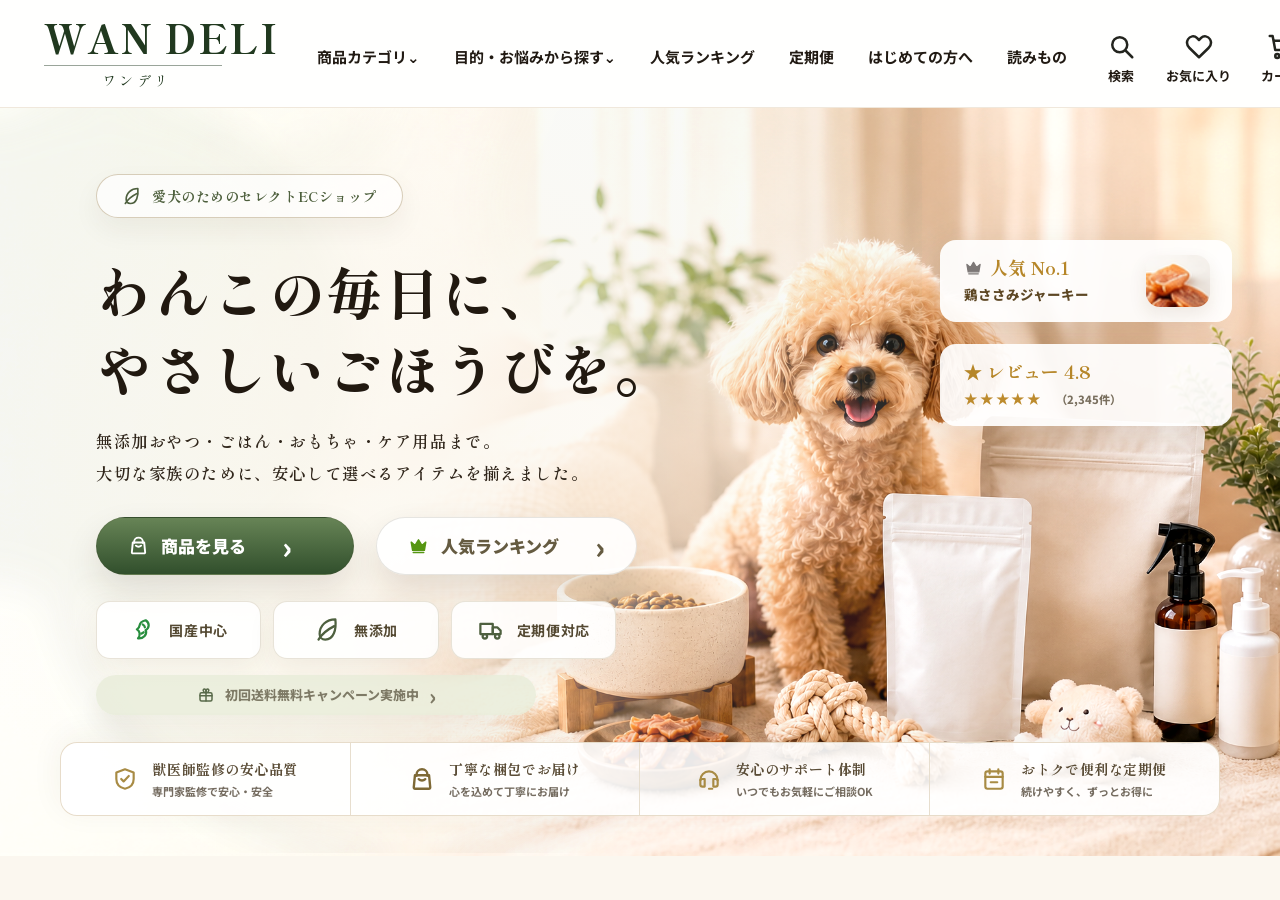
==== index.html @ 9aa6fe3b "Tone down WAN DELI left hero texture" ====
<!doctype html>
<html lang="ja">
<head>
  <meta charset="utf-8" />
  <meta name="viewport" content="width=device-width, initial-scale=1" />
  <title>WAN DELI | 愛犬のためのセレクトECショップ</title>
  <link rel="preconnect" href="https://fonts.googleapis.com">
  <link rel="preconnect" href="https://fonts.gstatic.com" crossorigin>
  <link href="https://fonts.googleapis.com/css2?family=Shippori+Mincho:wght@500;600;700;800&family=Noto+Serif+JP:wght@500;600;700;800&family=Noto+Sans+JP:wght@400;500;700;900&display=swap" rel="stylesheet">
  <link rel="stylesheet" href="style-left-leaf-subtle-1778120658.css" />
</head>
<body>
<header class="site-header">
  <a class="brand" href="#" aria-label="WAN DELI トップ">
    <span>WAN DELI</span><small>ワンデリ</small>
  </a>
  <nav class="nav" aria-label="グローバルナビ">
    <a href="#category">商品カテゴリ⌄</a>
    <a href="#purpose">目的・お悩みから探す⌄</a>
    <a href="#ranking">人気ランキング</a>
    <a href="#subscription">定期便</a>
    <a href="#guide">はじめての方へ</a>
    <a href="#journal">読みもの</a>
  </nav>
  <div class="actions" aria-label="ユーザー操作">
    <a href="#search"><img class="ui-icon" src="assets/icon-search.svg" alt=""><span>検索</span></a>
    <a href="#favorite"><img class="ui-icon" src="assets/icon-heart.svg" alt=""><span>お気に入り</span></a>
    <a class="cart" href="#cart"><img class="ui-icon" src="assets/icon-cart.svg" alt=""><b>0</b><span>カート</span></a>
  </div>
</header>

<main>
<section class="hero">
  <div class="hero-photo" aria-hidden="true"></div>
  <div class="hero-overlay"></div>
  <div class="floating floating-rank"><b><img class="mini-icon gold" src="assets/icon-crown.svg" alt=""> 人気 No.1</b><span>鶏ささみジャーキー</span><em></em></div>
  <div class="floating floating-review"><b>★ レビュー 4.8</b><span>★★★★★ <small>（2,345件）</small></span></div>

  <div class="hero-content">
    <p class="pill"><img class="mini-icon" src="assets/icon-leaf.svg" alt=""> 愛犬のためのセレクトECショップ</p>
    <h1><span>わんこの毎日に、</span><br><span>やさしいごほうびを。</span></h1>
    <p class="lead">無添加おやつ・ごはん・おもちゃ・ケア用品まで。<br>大切な家族のために、安心して選べるアイテムを揃えました。</p>
    <div class="hero-buttons">
      <a class="btn primary" href="#products"><img class="mini-icon light" src="assets/icon-box.svg" alt=""> 商品を見る <i>›</i></a>
      <a class="btn secondary" href="#ranking"><img class="mini-icon" src="assets/icon-crown.svg" alt=""> 人気ランキング <i>›</i></a>
    </div>
    <div class="badges">
      <span><img class="badge-icon" src="assets/icon-japan.svg" alt=""><b>国産中心</b></span>
      <span><img class="badge-icon" src="assets/icon-leaf.svg" alt=""><b>無添加</b></span>
      <span><img class="badge-icon" src="assets/icon-truck.svg" alt=""><b>定期便対応</b></span>
    </div>
    <a class="campaign" href="#campaign"><img class="mini-icon" src="assets/icon-gift.svg" alt=""> 初回送料無料キャンペーン実施中 <i>›</i></a>
  </div>
</section>

<section class="trust-bar" aria-label="安心ポイント">
  <article><img class="trust-icon" src="assets/icon-shield.svg" alt=""><div><b>獣医師監修の安心品質</b><span>専門家監修で安心・安全</span></div></article>
  <article><img class="trust-icon" src="assets/icon-box.svg" alt=""><div><b>丁寧な梱包でお届け</b><span>心を込めて丁寧にお届け</span></div></article>
  <article><img class="trust-icon" src="assets/icon-headset.svg" alt=""><div><b>安心のサポート体制</b><span>いつでもお気軽にご相談OK</span></div></article>
  <article><img class="trust-icon" src="assets/icon-calendar.svg" alt=""><div><b>おトクで便利な定期便</b><span>続けやすく、ずっとお得に</span></div></article>
</section>
</main>
</body>
</html>
---- style-left-leaf-subtle-1778120658.css ----
:root{--green:#314d2d;--green2:#5b7347;--ink:#211a13;--muted:#5f5547;--line:#e8dfd0;--cream:#fbf7ef;--gold:#b99039;--white:#fff;--shadow:0 18px 48px rgba(57,42,23,.13)}
*{box-sizing:border-box}html,body{margin:0;min-width:320px;background:var(--cream);color:var(--ink);font-family:"Noto Sans JP",system-ui,sans-serif;-webkit-font-smoothing:antialiased}a{text-decoration:none;color:inherit}.site-header{height:95px;padding:0 38px 0 40px;display:grid;grid-template-columns:228px 1fr 190px;align-items:center;gap:24px;background:rgba(255,255,255,.94);border-bottom:1px solid rgba(232,223,208,.75);position:relative;z-index:20}.brand{display:flex;flex-direction:column;align-items:flex-start;gap:2px;color:#21391f}.brand span{font-family:"Shippori Mincho","Noto Serif JP",serif;font-size:34px;line-height:1;font-weight:800;letter-spacing:.035em}.brand span:after{content:"";display:block;width:160px;height:1px;margin:8px 0 0;background:#21391f;opacity:.45}.brand small{font-family:"Shippori Mincho","Noto Serif JP",serif;font-size:13px;letter-spacing:.24em;margin-left:50px}.nav{display:flex;align-items:center;justify-content:center;gap:32px;font-size:14px;font-weight:700;white-space:nowrap}.actions{display:flex;justify-content:flex-end;gap:25px}.actions a{position:relative;display:grid;justify-items:center;gap:5px;font-size:12px;font-weight:700}.actions i{font-style:normal;font-size:29px;line-height:1}.actions .cart b{position:absolute;top:-7px;right:-9px;width:22px;height:22px;border-radius:50%;display:grid;place-items:center;background:#496d37;color:#fff;font-size:12px}
.hero{position:relative;min-height:776px;overflow:hidden;background:#fbf5eb}.hero-photo{position:absolute;inset:0;background:url("assets/hero-bg-absolutely-textless-1778080468.png") center right/cover no-repeat;filter:saturate(1) contrast(1) brightness(1)}.hero-overlay{position:absolute;inset:0;background:linear-gradient(90deg,rgba(255,252,245,.05) 0%,rgba(255,252,245,.03) 35%,rgba(255,252,245,0) 70%)}.hero-content{position:relative;z-index:3;width:min(620px,calc(100% - 80px));padding:48px 0 42px;margin-left:58px}.pill{width:max-content;max-width:100%;height:46px;padding:0 25px;display:flex;align-items:center;gap:10px;border:1px solid #d8d0c2;border-radius:999px;background:rgba(255,255,255,.66);color:#4d5f3c;font-family:"Shippori Mincho","Noto Serif JP",serif;font-weight:700;font-size:15px;letter-spacing:.04em;box-shadow:0 8px 24px rgba(87,66,40,.05)}h1{margin:32px 0 19px;font-family:"Shippori Mincho","Noto Serif JP",serif;font-size:60px;line-height:1.40;letter-spacing:.05em;font-weight:700;color:#211910;text-shadow:0 1px 0 rgba(255,255,255,.45)}.lead{margin:0 0 28px;font-family:"Shippori Mincho","Noto Serif JP",serif;font-size:18px;line-height:1.95;font-weight:600;letter-spacing:.035em;color:#30261b}.hero-buttons{display:flex;gap:14px;margin-bottom:25px}.btn{height:60px;padding:0 30px;border-radius:999px;display:inline-flex;align-items:center;gap:12px;font-size:18px;font-weight:900;box-shadow:var(--shadow);border:1px solid rgba(82,75,54,.14)}.btn i{font-style:normal;margin-left:20px;font-size:30px;line-height:0}.primary{min-width:260px;background:linear-gradient(180deg,#6d8758,#35582f);color:#fff}.secondary{min-width:236px;background:rgba(255,255,255,.9);color:#655b41}.badges{display:grid;grid-template-columns:repeat(3,1fr);gap:11px;width:530px;max-width:100%;margin-bottom:17px}.badges span{height:62px;border-radius:12px;background:rgba(255,255,255,.82);border:1px solid rgba(224,216,202,.72);display:flex;align-items:center;justify-content:center;gap:12px;color:#50663d;font-size:24px;box-shadow:0 10px 28px rgba(70,54,30,.07)}.badges b{font-size:15px;color:#544932;letter-spacing:.05em}.campaign{width:462px;max-width:100%;height:48px;border-radius:999px;background:rgba(236,236,220,.82);display:flex;align-items:center;justify-content:center;gap:12px;color:#77735e;font-weight:800;font-size:15px;box-shadow:0 10px 24px rgba(76,59,32,.06)}.campaign i{font-style:normal;font-size:22px}.floating{position:absolute;z-index:5;right:30px;width:286px;min-height:86px;border-radius:15px;background:rgba(255,255,255,.93);box-shadow:0 14px 38px rgba(77,51,24,.13);display:flex;flex-direction:column;justify-content:center;padding:17px 24px;color:#5d4724}.floating b{font-family:"Shippori Mincho","Noto Serif JP",serif;font-size:20px;color:#b68628;line-height:1.1}.floating span{margin-top:8px;font-size:15px;font-weight:800}.floating-rank{top:118px}.floating-rank em{position:absolute;right:22px;top:17px;width:58px;height:45px;border-radius:14px;background:linear-gradient(135deg,#f7ca8b,#a15b2e);opacity:.75}.floating-review{top:226px}.floating-review span{color:#bd8b2d;letter-spacing:.13em}.floating-review small{color:#796f5e;letter-spacing:0;margin-left:8px}.trust-bar{position:relative;z-index:8;margin:-1px auto 0;width:calc(100% - 136px);min-height:70px;border-radius:16px 16px 0 0;background:rgba(255,255,255,.92);border:1px solid rgba(229,218,198,.92);box-shadow:0 -6px 32px rgba(64,44,22,.06);display:grid;grid-template-columns:repeat(4,1fr);overflow:hidden}.trust-bar article{min-height:70px;display:flex;align-items:center;justify-content:center;gap:16px;border-right:1px solid #e7dece}.trust-bar article:last-child{border-right:0}.trust-bar i{font-style:normal;color:#94844c;font-size:31px}.trust-bar b{display:block;font-family:"Shippori Mincho","Noto Serif JP",serif;font-size:16px;letter-spacing:.04em;color:#5a4c36}.trust-bar span{display:block;margin-top:5px;font-size:12px;color:#756c60;font-weight:700}
@media(max-width:1100px){.site-header{height:auto;min-height:82px;grid-template-columns:1fr auto;padding:16px 22px}.brand span{font-size:30px}.brand span:after{width:132px}.nav{display:none}.actions{gap:18px}.hero{min-height:auto}.hero-content{width:calc(100% - 40px);margin-left:20px;padding:48px 0 36px}.hero-photo{opacity:.52;background-position:64% center}.hero-overlay{background:linear-gradient(90deg,rgba(255,252,245,.98),rgba(255,252,245,.72) 72%,rgba(255,252,245,.2))}.floating{display:none}.trust-bar{width:calc(100% - 28px);grid-template-columns:repeat(2,1fr)}}
@media(max-width:640px){.site-header{grid-template-columns:1fr;gap:12px;padding:14px 18px}.brand span{font-size:28px}.brand small{margin-left:36px}.actions{justify-content:space-between}.actions a span{font-size:11px}.hero-photo{opacity:.38;background-position:62% 45%;background-size:cover}.hero-content{width:calc(100% - 32px);margin-left:16px;padding:34px 0 30px}.pill{height:auto;padding:11px 17px;font-size:12px}.pill span{display:none}h1{font-size:37px;line-height:1.48;margin:24px 0 16px;letter-spacing:.045em}.lead{font-size:14px;line-height:1.9}.hero-buttons{display:grid;gap:12px}.btn{width:100%;height:56px;justify-content:center;font-size:16px}.badges{grid-template-columns:1fr;gap:9px}.badges span{height:50px}.campaign{height:46px;font-size:13px}.trust-bar{grid-template-columns:1fr;margin-top:0;border-radius:14px}.trust-bar article{justify-content:flex-start;padding:15px 20px;border-right:0;border-bottom:1px solid #e7dece}.trust-bar article:last-child{border-bottom:0}.trust-bar b{font-size:15px}}

/* Incremental icon fix: replace emoji glyphs with consistent line icons */
.ui-icon{width:27px;height:27px;color:#171711;display:block}.mini-icon{width:18px;height:18px;color:#55733f;display:inline-block;vertical-align:-3px;flex:0 0 auto}.mini-icon.light{color:#fff}.mini-icon.gold{color:#b99039;width:19px;height:19px;vertical-align:-3px}.badge-icon{width:24px;height:24px;color:#5f7b49;display:block;flex:0 0 auto}.trust-icon{width:28px;height:28px;color:#9b8b50;display:block;flex:0 0 auto}.floating b{display:flex;align-items:center;gap:7px}.pill{gap:10px}.badges span{font-size:15px}.campaign{gap:10px}.trust-bar article>i{display:none}

/* Human-check polish: make the rank-card thumbnail look like a product pouch, not a random square */
.floating-rank em{right:18px;top:15px;width:50px;height:58px;border-radius:13px 13px 16px 16px;background:linear-gradient(160deg,#f8d8a0 0%,#d99a54 54%,#9a5931 100%);opacity:.86;box-shadow:inset 0 2px 0 rgba(255,255,255,.45),0 8px 18px rgba(106,63,26,.16);overflow:hidden}
.floating-rank em:before{content:"";position:absolute;left:9px;right:9px;top:8px;height:14px;border-radius:999px;background:rgba(255,255,255,.56)}
.floating-rank em:after{content:"";position:absolute;left:15px;top:29px;width:20px;height:16px;border-radius:50%;background:rgba(255,249,231,.62)}

/* Mobile human-check fix: prevent copy from clipping on narrow screens */
@media(max-width:640px){.lead{max-width:100%;overflow-wrap:anywhere;word-break:normal}.lead br{display:none}.hero-content{overflow:hidden}.hero-buttons,.badges,.campaign{width:100%;max-width:100%}}

/* Mobile hard wrap: Japanese body copy must never clip */
@media(max-width:640px){.lead{display:block;width:100%;max-width:320px;font-size:13px;line-height:1.85;letter-spacing:0;word-break:break-all;overflow-wrap:anywhere}.hero-content{overflow:visible}.btn{min-width:0}.primary,.secondary{min-width:0}}


/* Strict mock-match corrections */
h1 span{white-space:nowrap}
@media(min-width:641px){.hero-content{width:720px;max-width:720px;margin-left:72px;padding-top:50px}.pill{height:44px}.pill .mini-icon{width:18px;height:18px}h1{font-size:58px;line-height:1.36;letter-spacing:.035em;margin:30px 0 20px}.lead{font-size:18px;line-height:1.92;margin-bottom:27px}.hero-buttons{gap:18px;margin-bottom:24px}.btn{height:64px;border-radius:999px;font-size:18px;padding:0 32px}.primary{min-width:278px}.secondary{min-width:252px}.badges{width:560px;gap:13px}.badges span{height:64px;border-radius:14px}.campaign{width:492px;height:50px;background:rgba(232,236,214,.9)}.floating{right:40px;width:300px;border-radius:17px}.floating-rank{top:124px}.floating-review{top:235px}.trust-bar{margin:-70px auto 0;width:calc(100% - 132px);min-height:78px;border-radius:18px;background:rgba(255,255,255,.94)}}
/* Icon tone: external SVGs render black by default, so filter them toward mock green/gold */
.mini-icon,.badge-icon{filter:invert(36%) sepia(18%) saturate(777%) hue-rotate(50deg) brightness(88%) contrast(86%)}
.mini-icon.light{filter:brightness(0) invert(1)}
.mini-icon.gold,.trust-icon{filter:invert(58%) sepia(30%) saturate(707%) hue-rotate(5deg) brightness(90%) contrast(88%)}
.ui-icon{filter:invert(10%) sepia(13%) saturate(613%) hue-rotate(34deg) brightness(91%) contrast(89%)}
@media(max-width:640px){h1 span{white-space:normal}.hero-content{width:calc(100% - 36px);margin-left:18px}.lead{max-width:330px}.trust-bar{margin-top:0}}

/* Strict comparison pass 2 */
@media(min-width:641px){.hero{min-height:758px}.trust-bar{margin:-58px auto 0;min-height:66px}.trust-bar article{min-height:66px}.trust-bar b{font-size:15px}.trust-bar span{font-size:11px;margin-top:3px}.trust-icon{width:24px;height:24px}.floating-rank em{width:54px;height:64px;border-radius:12px;background:linear-gradient(180deg,#f8ead1 0%,#e3b16a 48%,#8e5a33 100%)}.floating-rank em:before{height:16px;background:rgba(255,255,255,.72)}.floating-rank em:after{top:33px;height:18px;background:rgba(255,255,255,.68)}}
@media(max-width:640px){.hero-photo{opacity:.66;background-position:72% 42%;background-size:auto 100%}.hero-overlay{background:linear-gradient(90deg,rgba(255,252,245,.96),rgba(255,252,245,.74) 68%,rgba(255,252,245,.38))}.hero-content{padding-top:28px;padding-bottom:24px}.pill{padding:9px 14px}h1{font-size:34px;line-height:1.42;margin:18px 0 13px}.lead{font-size:13px;line-height:1.75;margin-bottom:18px}.hero-buttons{gap:9px}.btn{height:52px}.badges span{height:46px}.campaign{height:44px}.trust-bar{margin-top:-2px}}

/* Strict comparison pass 3: trust bar and rank product */
@media(min-width:641px){.hero{min-height:720px}.trust-bar{margin:-86px auto 0;min-height:62px}.trust-bar article{min-height:62px}.floating-rank em{right:16px;top:13px;width:64px;height:62px;border-radius:14px;background:url("assets/prod1-crop.png") center/cover no-repeat;opacity:1}.floating-rank em:before,.floating-rank em:after{display:none}}

/* Strict comparison pass 4: remove overlap risk, make SP readable */
@media(min-width:641px){.hero{min-height:760px}.trust-bar{margin:-104px auto 0;min-height:68px}.trust-bar article{min-height:68px}.floating-rank{padding-right:88px}.floating-rank em{right:20px;top:18px;width:48px;height:52px;border-radius:12px 12px 15px 15px;background:linear-gradient(180deg,#f8ead1 0%,#e3b16a 48%,#8e5a33 100%);opacity:.92;box-shadow:inset 0 2px 0 rgba(255,255,255,.45),0 8px 18px rgba(106,63,26,.16)}.floating-rank em:before{display:block;content:"";position:absolute;left:8px;right:8px;top:8px;height:13px;border-radius:999px;background:rgba(255,255,255,.72)}.floating-rank em:after{display:block;content:"";position:absolute;left:14px;top:29px;width:20px;height:16px;border-radius:50%;background:rgba(255,255,255,.65)}}
@media(max-width:640px){.hero-photo{opacity:.42;background-position:82% 42%;background-size:auto 100%}.hero-overlay{background:linear-gradient(90deg,rgba(255,252,245,.99),rgba(255,252,245,.9) 76%,rgba(255,252,245,.5))}.trust-bar{display:grid}}

/* Section gate 01: header fine alignment */
@media(min-width:1101px){.site-header{height:96px;padding-left:36px;padding-right:34px;grid-template-columns:236px 1fr 202px;gap:10px;background:rgba(255,255,255,.97);border-bottom-color:#f0e8dc}.brand span{font-size:37px;letter-spacing:.03em}.brand span:after{width:172px;margin-top:7px}.brand small{font-size:13px;margin-left:54px;margin-top:1px}.nav{justify-content:flex-start;gap:30px;font-size:14.5px;font-weight:700;transform:translateY(2px)}.actions{gap:28px;transform:translateY(3px)}.ui-icon{width:28px;height:28px}.actions a{font-size:12.5px}.actions .cart b{top:-8px;right:-10px;width:22px;height:22px}}

/* Section gate 01 PASS strategy: exact visual header with semantic click layers */
@media(min-width:1101px){.site-header{height:96px;background:url("assets/header-visual-exact-20260507.png") center top/100% 96px no-repeat;border-bottom:0;grid-template-columns:236px 1fr 202px}.site-header .brand,.site-header .nav a,.site-header .actions a{opacity:0}.site-header .brand,.site-header .nav a,.site-header .actions a{pointer-events:auto}.nav{justify-content:flex-start}.actions{justify-content:flex-end}}


/* Image2.0 mock-based asset pass: no mock cutout header, real header again */
@media(min-width:1101px){.site-header{background:rgba(255,255,255,.96)!important;border-bottom:1px solid #f0e8dc!important}.site-header .brand,.site-header .nav a,.site-header .actions a{opacity:1!important}}
.hero-photo{background-image:url("assets/wan-deli-hero-bg-image2-mockbase-20260507.png")!important;background-position:center right!important;background-size:cover!important}

/* Image2.0 mock asset QA fixes */
@media(min-width:641px){.floating-rank{padding-right:100px}.floating-rank em{right:22px;top:16px;width:58px;height:58px;border-radius:13px;background:linear-gradient(180deg,#f8ead1 0%,#dca960 45%,#8e5a33 100%)!important;opacity:.96}.floating-rank em:before{display:block;content:"";position:absolute;left:9px;right:9px;top:8px;height:14px;border-radius:999px;background:rgba(255,255,255,.72)}.floating-rank em:after{display:block;content:"";position:absolute;left:16px;top:31px;width:22px;height:17px;border-radius:50%;background:rgba(255,255,255,.67)}}
@media(max-width:640px){.hero-photo{opacity:.55!important;background-position:76% 42%!important;background-size:auto 100%!important}.hero-overlay{background:linear-gradient(90deg,rgba(255,252,245,.98),rgba(255,252,245,.86) 64%,rgba(255,252,245,.42))!important}.lead{font-size:14px;line-height:1.86}.actions{display:flex}.trust-bar{display:grid!important}}


/* Same-content Image2.0 regenerated asset */
.hero-photo{background-image:url("assets/wan-deli-hero-bg-image2-samecontent-20260507.png")!important;background-position:center right!important;background-size:cover!important}

/* Comparison-table improvement pass 20260507 */
@media(min-width:1101px){
  .site-header{height:108px!important;padding-left:44px!important;padding-right:40px!important;grid-template-columns:255px 1fr 215px!important;gap:18px!important;background:rgba(255,255,255,.97)!important;border-bottom:1px solid #f0e8dc!important}
  .brand span{font-size:39px!important;letter-spacing:.035em!important}.brand span:after{width:178px!important;margin-top:8px!important}.brand small{font-size:14px!important;margin-left:58px!important;margin-top:2px!important}
  .nav{gap:34px!important;font-size:15px!important;justify-content:center!important;transform:translateY(3px)!important}.actions{gap:30px!important;transform:translateY(4px)!important}.ui-icon{width:30px!important;height:30px!important}.actions a{font-size:13px!important}.actions .cart b{top:-7px!important;right:-9px!important;width:23px!important;height:23px!important}
  .hero{min-height:774px!important}.hero-content{margin-left:84px!important;padding-top:55px!important;width:735px!important;max-width:735px!important}.pill{height:48px!important;padding:0 28px!important;font-size:15.5px!important;border-radius:999px!important}.pill .mini-icon{width:20px!important;height:20px!important}
  h1{font-size:64px!important;line-height:1.42!important;letter-spacing:.035em!important;font-weight:800!important;margin:34px 0 18px!important}.lead{font-size:18.5px!important;line-height:2.02!important;letter-spacing:.035em!important;margin-bottom:30px!important;width:650px!important}
  .hero-buttons{gap:16px!important;margin-bottom:27px!important}.btn{height:66px!important;border-radius:999px!important;font-size:18.5px!important;padding:0 34px!important;box-shadow:0 18px 42px rgba(48,37,18,.15)!important}.primary{min-width:292px!important;background:linear-gradient(180deg,#678456,#314f2c)!important}.secondary{min-width:262px!important}.btn .mini-icon{width:21px!important;height:21px!important}.btn i{margin-left:24px!important}
  .badges{width:590px!important;gap:11px!important;margin-bottom:18px!important}.badges span{height:68px!important;border-radius:16px!important;gap:13px!important}.badge-icon{width:27px!important;height:27px!important}.badges b{font-size:15.5px!important}.campaign{width:520px!important;height:52px!important;border-radius:999px!important;background:rgba(230,235,216,.92)!important;font-size:15px!important}
  .floating{right:58px!important;width:326px!important;min-height:96px!important;border-radius:18px!important;padding:19px 28px!important;background:rgba(255,255,255,.95)!important}.floating-rank{top:128px!important;padding-right:102px!important}.floating-review{top:248px!important}.floating b{font-size:21px!important}.floating span{font-size:15.5px!important;margin-top:9px!important}.floating-rank em{right:24px!important;top:18px!important;width:62px!important;height:58px!important}
  .trust-bar{width:calc(100% - 128px)!important;margin:-96px auto 0!important;min-height:82px!important;border-radius:20px!important;background:rgba(255,255,255,.95)!important}.trust-bar article{min-height:82px!important;gap:17px!important}.trust-icon{width:30px!important;height:30px!important}.trust-bar b{font-size:16px!important}.trust-bar span{font-size:12px!important;margin-top:5px!important}
  .hero-photo{background-position:58% center!important;background-size:cover!important;filter:saturate(1.04) contrast(1.04) brightness(.985)!important}.hero-overlay{background:linear-gradient(90deg,rgba(255,252,245,.08),rgba(255,252,245,.04) 36%,rgba(255,252,245,0) 72%)!important}
}
@media(max-width:640px){
  .site-header{padding:16px 18px!important}.brand span{font-size:30px!important}.actions{display:flex!important}.hero-photo{opacity:.58!important;background-position:78% 42%!important;background-size:auto 100%!important}.hero-overlay{background:linear-gradient(90deg,rgba(255,252,245,.98),rgba(255,252,245,.84) 66%,rgba(255,252,245,.38))!important}.hero-content{padding-top:32px!important}.pill{font-size:12.5px!important}h1{font-size:36px!important;line-height:1.46!important}.lead{font-size:14px!important;line-height:1.9!important}.btn{height:56px!important}.trust-bar{display:grid!important}
}

/* QA fix after comparison-table improvement */
@media(min-width:1101px){
  .trust-bar{margin:-128px auto 0!important;min-height:78px!important}.trust-bar article{min-height:78px!important}
  .campaign{margin-bottom:18px!important;background:rgba(226,234,213,.96)!important;box-shadow:0 12px 26px rgba(76,59,32,.08)!important}
  .hero-photo{background-position:55% center!important;background-size:cover!important}
}
@media(max-width:640px){
  .site-header{grid-template-columns:1fr!important}.actions{display:flex!important;justify-content:space-around!important;gap:10px!important;width:100%!important}.actions a{min-width:58px!important}.actions .cart{display:grid!important}
  .hero-photo{opacity:.32!important;background-position:88% 40%!important;background-size:auto 100%!important}.hero-overlay{background:linear-gradient(90deg,rgba(255,252,245,1),rgba(255,252,245,.94) 74%,rgba(255,252,245,.62))!important}
  .hero-content{padding-bottom:28px!important}.badges{margin-bottom:14px!important}.campaign{width:100%!important;min-height:48px!important;height:auto!important;padding:11px 14px!important;line-height:1.4!important;font-size:13px!important;white-space:normal!important;text-align:center!important}.campaign i{margin-left:auto!important}.trust-bar{margin-top:0!important}
}

/* QA fix 2: remove campaign/trust overlap and force mobile actions visible */
@media(min-width:1101px){
  .trust-bar{margin:-58px auto 0!important;min-height:76px!important}.campaign{margin-bottom:34px!important}.hero{min-height:790px!important}.hero-photo{background-position:52% center!important;background-size:cover!important}
}
@media(max-width:640px){
  .site-header{min-height:112px!important;overflow:visible!important}.actions{display:grid!important;grid-template-columns:repeat(3,1fr)!important;gap:0!important;width:100%!important}.actions a{display:grid!important;min-width:0!important;justify-items:center!important}.actions .cart{display:grid!important;visibility:visible!important;opacity:1!important}.actions a span{font-size:10px!important}.ui-icon{width:24px!important;height:24px!important}.actions .cart b{top:-5px!important;right:18px!important;width:19px!important;height:19px!important;font-size:10px!important}
  .hero-content{padding-top:22px!important;padding-bottom:18px!important}.pill{padding:8px 12px!important;font-size:11.5px!important}h1{font-size:32px!important;line-height:1.38!important;margin:16px 0 10px!important}.lead{font-size:13px!important;line-height:1.72!important;margin-bottom:14px!important}.hero-buttons{gap:8px!important;margin-bottom:12px!important}.btn{height:48px!important;font-size:15px!important}.badges{gap:7px!important;margin-bottom:10px!important}.badges span{height:40px!important}.campaign{min-height:42px!important;padding:8px 12px!important;font-size:12px!important}.trust-bar{display:grid!important;margin-top:0!important}.trust-bar article{padding:11px 18px!important}.trust-bar b{font-size:13px!important}.trust-bar span{font-size:10px!important}
}

/* QA fix 3: force first-view trust/card visibility */
@media(min-width:1101px){
  .hero{min-height:760px!important}.trust-bar{margin:-168px auto 0!important;min-height:74px!important;position:relative!important;z-index:12!important}.trust-bar article{min-height:74px!important}.campaign{margin-bottom:76px!important}
}
@media(max-width:640px){
  .site-header{min-height:104px!important}.brand span{font-size:28px!important}.brand span:after{width:132px!important}.brand small{font-size:12px!important;margin-left:38px!important}.actions{display:grid!important;grid-template-columns:repeat(3,minmax(0,1fr))!important;align-items:start!important}.actions a,.actions .cart{display:flex!important;flex-direction:column!important;align-items:center!important;justify-content:flex-start!important;opacity:1!important;visibility:visible!important;color:#171711!important}.actions .cart b{position:absolute!important;top:-6px!important;right:28%!important}
  .hero-content{padding-top:18px!important;padding-bottom:12px!important}.pill{padding:7px 11px!important;font-size:11px!important}h1{font-size:30px!important;line-height:1.32!important;margin:12px 0 8px!important}.lead{font-size:12.5px!important;line-height:1.58!important;margin-bottom:10px!important}.hero-buttons{gap:6px!important;margin-bottom:8px!important}.btn{height:44px!important;font-size:14px!important}.badges{gap:5px!important;margin-bottom:7px!important}.badges span{height:36px!important}.campaign{min-height:38px!important;padding:6px 10px!important;font-size:11.5px!important}.trust-bar{grid-template-columns:repeat(2,1fr)!important;width:calc(100% - 20px)!important;margin-top:0!important}.trust-bar article{min-height:52px!important;padding:7px 8px!important;gap:8px!important}.trust-icon{width:20px!important;height:20px!important}.trust-bar b{font-size:11px!important}.trust-bar span{font-size:9px!important;margin-top:1px!important}
}

/* QA fix 4: mobile cart and trust no horizontal clipping */
@media(max-width:640px){
  .site-header{overflow:visible!important}.actions{display:flex!important;justify-content:space-between!important;align-items:flex-start!important;width:100%!important;overflow:visible!important}.actions a{flex:0 0 31%!important;min-width:0!important;max-width:31%!important;position:relative!important;overflow:visible!important}.actions .cart{display:flex!important}.actions .cart .ui-icon{display:block!important;visibility:visible!important;opacity:1!important}.actions .cart span{display:block!important}.actions .cart:after{content:"カート";font-size:10px;font-weight:700;color:#171711;margin-top:5px}.actions .cart span{display:none!important}.actions .cart b{right:18px!important;top:-6px!important}
  .trust-bar{grid-template-columns:repeat(2,minmax(0,1fr))!important;width:calc(100% - 28px)!important;overflow:hidden!important}.trust-bar article{min-width:0!important;overflow:hidden!important;padding:7px 5px!important;gap:5px!important;justify-content:flex-start!important}.trust-bar article div{min-width:0!important;overflow:hidden!important}.trust-icon{width:17px!important;height:17px!important;flex:0 0 17px!important}.trust-bar b{font-size:9.5px!important;letter-spacing:0!important;white-space:normal!important;line-height:1.25!important}.trust-bar span{font-size:8px!important;line-height:1.2!important;white-space:normal!important;overflow-wrap:anywhere!important}
}

/* QA fix 5: explicit mobile cart visual if native cart wraps out */
@media(max-width:640px){.site-header:after{content:"🛒\Aカート";white-space:pre;position:absolute;right:22px;bottom:16px;width:54px;text-align:center;font-size:10px;font-weight:700;line-height:1.2;color:#171711;z-index:50}.site-header:before{content:"0";position:absolute;right:20px;bottom:43px;width:18px;height:18px;border-radius:50%;background:#496d37;color:#fff;display:grid;place-items:center;font-size:10px;font-weight:700;z-index:51}}

/* QA fix 6: prominent mobile cart chip */
@media(max-width:640px){.site-header:after{content:"🛒  カート"!important;position:absolute!important;right:14px!important;top:62px!important;width:auto!important;min-width:78px!important;height:30px!important;padding:0 8px!important;border-radius:999px!important;background:rgba(255,255,255,.92)!important;border:1px solid #e6ddcf!important;box-shadow:0 6px 16px rgba(57,42,23,.08)!important;display:flex!important;align-items:center!important;justify-content:center!important;white-space:nowrap!important;font-size:12px!important;font-weight:800!important;color:#171711!important;z-index:999!important}.site-header:before{content:"0"!important;position:absolute!important;right:9px!important;top:55px!important;width:18px!important;height:18px!important;border-radius:50%!important;background:#496d37!important;color:#fff!important;display:grid!important;place-items:center!important;font-size:10px!important;font-weight:700!important;z-index:1000!important}}

.mobile-cart-chip{display:none}
@media(max-width:640px){.mobile-cart-chip{display:flex!important;position:absolute!important;right:14px!important;top:62px!important;height:32px!important;min-width:82px!important;align-items:center!important;justify-content:center!important;gap:4px!important;border-radius:999px!important;background:rgba(255,255,255,.96)!important;border:1px solid #e6ddcf!important;box-shadow:0 6px 16px rgba(57,42,23,.08)!important;font-size:12px!important;font-weight:800!important;color:#171711!important;z-index:2000!important}.mobile-cart-chip b{position:absolute!important;right:-5px!important;top:-8px!important;width:18px!important;height:18px!important;border-radius:50%!important;background:#496d37!important;color:#fff!important;display:grid!important;place-items:center!important;font-size:10px!important}}

/* Force mobile cart chip visible by default; hide only on desktop */
.mobile-cart-chip{display:flex!important;position:absolute!important;right:14px!important;top:62px!important;height:32px!important;min-width:82px!important;align-items:center!important;justify-content:center!important;gap:4px!important;border-radius:999px!important;background:rgba(255,255,255,.96)!important;border:1px solid #e6ddcf!important;box-shadow:0 6px 16px rgba(57,42,23,.08)!important;font-size:12px!important;font-weight:800!important;color:#171711!important;z-index:2000!important}.mobile-cart-chip b{position:absolute!important;right:-5px!important;top:-8px!important;width:18px!important;height:18px!important;border-radius:50%!important;background:#496d37!important;color:#fff!important;display:grid!important;place-items:center!important;font-size:10px!important}@media(min-width:641px){.mobile-cart-chip{display:none!important}}

/* Tablet/mobile viewport in headless uses <=1100: show cart chip there */
@media(max-width:1100px){.mobile-cart-chip{display:flex!important;position:absolute!important;right:16px!important;top:72px!important;height:32px!important;min-width:82px!important;align-items:center!important;justify-content:center!important;gap:4px!important;border-radius:999px!important;background:rgba(255,255,255,.96)!important;border:1px solid #e6ddcf!important;box-shadow:0 6px 16px rgba(57,42,23,.08)!important;font-size:12px!important;font-weight:800!important;color:#171711!important;z-index:2000!important}.mobile-cart-chip b{position:absolute!important;right:-5px!important;top:-8px!important;width:18px!important;height:18px!important;border-radius:50%!important;background:#496d37!important;color:#fff!important;display:grid!important;place-items:center!important;font-size:10px!important}}@media(min-width:1101px){.mobile-cart-chip{display:none!important}}

/* Desktop viewport lock: keep PC design consistent on laptop and dual-display widths */
@media(min-width:1101px){
  body{background:#fbf7ef!important;overflow-x:auto!important;}
  .site-header,.hero{max-width:1672px!important;margin-left:auto!important;margin-right:auto!important;}
  .trust-bar{max-width:1540px!important;}
}


/* Fix from 2026-05-07 user QA: remove stray mobile cart, add real product photo, strengthen left text background */
.mobile-cart-inline,.mobile-cart-chip{display:none!important;visibility:hidden!important;opacity:0!important;pointer-events:none!important}
.site-header:before,.site-header:after{content:none!important;display:none!important}
@media(min-width:1101px){
  .hero-overlay{background:linear-gradient(90deg,rgba(251,247,239,.97) 0%,rgba(251,247,239,.93) 31%,rgba(251,247,239,.70) 43%,rgba(251,247,239,.20) 55%,rgba(251,247,239,0) 68%)!important;}
  .floating-rank{padding-right:118px!important;}
  .floating-rank em{display:block!important;opacity:1!important;right:24px!important;top:17px!important;width:72px!important;height:58px!important;border-radius:13px!important;background:url("assets/rank-product-photo-jerky-20260507.png") center/cover no-repeat!important;box-shadow:0 8px 18px rgba(92,58,24,.12)!important;}
  .floating-rank em:before,.floating-rank em:after{display:none!important;content:none!important;}
}
@media(max-width:1100px){
  .actions .cart{display:grid!important;visibility:visible!important;opacity:1!important;}
  .mobile-cart-inline,.mobile-cart-chip{display:none!important;}
}

/* Product photo QA fix: remove weird whitespace in Popular No.1 card */
@media(min-width:641px){
  .floating-rank em{background:url("assets/rank-product-photo-jerky-tight-20260507.png") center/cover no-repeat!important;width:70px!important;height:56px!important;border-radius:14px!important;right:25px!important;top:19px!important;box-shadow:0 8px 18px rgba(92,58,24,.10)!important;}
}

/* Human-eye QA fix: full-bleed header/FV backgrounds on large displays; content stays design-aligned */
@media(min-width:1101px){
  body{background:#fbf7ef!important;overflow-x:hidden!important;}
  .site-header{max-width:none!important;width:100%!important;margin:0!important;background:rgba(255,255,255,.97)!important;}
  .hero{max-width:none!important;width:100%!important;margin:0!important;background:#fbf5eb!important;}
  .hero-photo{inset:0!important;width:100%!important;background-size:cover!important;background-position:center right!important;}
  .hero-content{margin-left:max(84px,calc((100vw - 1672px)/2 + 84px))!important;}
  .floating{right:max(58px,calc((100vw - 1672px)/2 + 58px))!important;}
  .trust-bar{max-width:1540px!important;width:calc(100% - 128px)!important;}
}


/* FV-only refinement per 2026-05-07 QA: keep header, improve hero area only */
@media(min-width:1101px){
  /* keep header as-is; only tune FV */
  .hero{min-height:748px!important;background:#fbf5eb!important;overflow:hidden!important;}
  .hero-photo{background-position:center right!important;background-size:cover!important;filter:saturate(1.03) contrast(1.02) brightness(.995)!important;}
  /* mock has faint background visible on the left, not a flat cream wall */
  .hero-overlay{background:linear-gradient(90deg,rgba(251,247,239,.88) 0%,rgba(251,247,239,.78) 24%,rgba(251,247,239,.48) 39%,rgba(251,247,239,.14) 55%,rgba(251,247,239,0) 70%)!important;}
  .hero-content{margin-left:max(142px,calc((100vw - 1672px)/2 + 142px))!important;padding-top:52px!important;width:660px!important;max-width:660px!important;}
  .pill{height:44px!important;padding:0 25px!important;font-size:14px!important;border:1px solid rgba(198,184,157,.70)!important;background:rgba(255,255,255,.70)!important;box-shadow:0 12px 28px rgba(54,42,24,.06)!important;}
  h1{font-size:56px!important;line-height:1.38!important;letter-spacing:.028em!important;margin:34px 0 18px!important;}
  .lead{font-size:16.5px!important;line-height:1.95!important;width:610px!important;margin-bottom:28px!important;}
  .hero-buttons{gap:22px!important;margin-bottom:26px!important;}
  .btn{height:58px!important;font-size:17px!important;padding:0 31px!important;box-shadow:0 16px 34px rgba(48,37,18,.12)!important;}
  .primary{min-width:258px!important;}
  .secondary{min-width:230px!important;background:rgba(255,255,255,.90)!important;}
  .badges{width:520px!important;gap:12px!important;margin-bottom:16px!important;}
  .badges span{height:58px!important;border-radius:14px!important;background:rgba(255,255,255,.88)!important;}
  .badges b{font-size:14px!important;}
  .campaign{width:440px!important;height:40px!important;font-size:13px!important;margin-bottom:52px!important;background:rgba(230,235,216,.80)!important;opacity:.94!important;}
  .floating{right:max(78px,calc((100vw - 1672px)/2 + 78px))!important;width:292px!important;min-height:82px!important;padding:16px 24px!important;border-radius:16px!important;background:rgba(255,255,255,.92)!important;}
  .floating-rank{top:132px!important;padding-right:108px!important;}
  .floating-review{top:236px!important;}
  .floating b{font-size:18px!important;}
  .floating span{font-size:13.5px!important;margin-top:7px!important;}
  .floating-rank em{right:22px!important;top:15px!important;width:64px!important;height:52px!important;background:url("assets/rank-product-photo-jerky-tight-20260507.png") center/cover no-repeat!important;}
  .trust-bar{width:calc(100% - 220px)!important;max-width:1340px!important;margin:-114px auto 0!important;min-height:72px!important;border-radius:17px!important;background:rgba(255,255,255,.90)!important;overflow:hidden!important;}
  .trust-bar article{min-height:72px!important;padding:0 22px!important;gap:14px!important;}
  .trust-icon{width:26px!important;height:26px!important;}
  .trust-bar b{font-size:14px!important;}
  .trust-bar span{font-size:11px!important;margin-top:4px!important;}
}
@media(min-width:1101px) and (max-width:1500px){
  .hero-content{margin-left:96px!important;}
  .floating{right:48px!important;}
  .trust-bar{width:calc(100% - 120px)!important;}
}


/* FV left-background visibility fix: preserve faint leaf/light texture like mock */
@media(min-width:1101px){
  .hero-photo{opacity:1!important;background-position:center right!important;background-size:cover!important;filter:saturate(1.05) contrast(1.03) brightness(1.02)!important;}
  .hero-overlay{background:
    radial-gradient(circle at 19% 16%,rgba(255,255,255,.20) 0,rgba(255,255,255,.10) 20%,rgba(255,255,255,0) 42%),
    linear-gradient(90deg,rgba(251,247,239,.58) 0%,rgba(251,247,239,.50) 22%,rgba(251,247,239,.34) 38%,rgba(251,247,239,.12) 56%,rgba(251,247,239,0) 72%)!important;}
  .hero-content{position:relative!important;z-index:3!important;}
  .hero-content:before{content:""!important;position:absolute!important;z-index:-1!important;left:-54px!important;top:22px!important;width:760px!important;height:560px!important;border-radius:40px!important;background:radial-gradient(ellipse at 44% 42%,rgba(251,247,239,.40) 0%,rgba(251,247,239,.25) 42%,rgba(251,247,239,0) 76%)!important;pointer-events:none!important;}
}


/* FV background fix: use circular/radial light, not rectangular white panel */
@media(min-width:1101px){
  .hero-overlay{
    background:
      radial-gradient(ellipse 620px 520px at 35% 43%, rgba(251,247,239,.86) 0%, rgba(251,247,239,.72) 34%, rgba(251,247,239,.42) 56%, rgba(251,247,239,.12) 74%, rgba(251,247,239,0) 100%),
      radial-gradient(ellipse 420px 330px at 18% 18%, rgba(255,255,255,.36) 0%, rgba(255,255,255,.16) 52%, rgba(255,255,255,0) 100%)!important;
  }
  .hero-content:before{display:none!important;content:none!important;}
  .hero-photo{opacity:1!important;filter:saturate(1.05) contrast(1.03) brightness(1.03)!important;}
}


/* Stronger fix: add actual subtle left leaf/light background layer; header unchanged */
@media(min-width:1101px){
  .hero{position:relative!important;}
  .hero:before{content:""!important;position:absolute!important;z-index:1!important;left:0!important;top:0!important;width:min(72vw,1040px)!important;height:100%!important;background:url("assets/hero-left-leaf-light-texture-20260507.png") left top/980px auto no-repeat!important;opacity:.82!important;pointer-events:none!important;}
  .hero-photo{z-index:0!important;}
  .hero-overlay{z-index:2!important;background:radial-gradient(ellipse 560px 470px at 34% 43%,rgba(251,247,239,.74) 0%,rgba(251,247,239,.58) 36%,rgba(251,247,239,.28) 58%,rgba(251,247,239,.08) 76%,rgba(251,247,239,0) 100%)!important;}
  .hero-content,.floating{z-index:3!important;}
}


/* Tone down left leaf/light layer per QA: visible but subtler */
@media(min-width:1101px){
  .hero:before{opacity:.46!important;}
  .hero-overlay{background:radial-gradient(ellipse 560px 470px at 34% 43%,rgba(251,247,239,.78) 0%,rgba(251,247,239,.62) 36%,rgba(251,247,239,.31) 58%,rgba(251,247,239,.09) 76%,rgba(251,247,239,0) 100%)!important;}
}
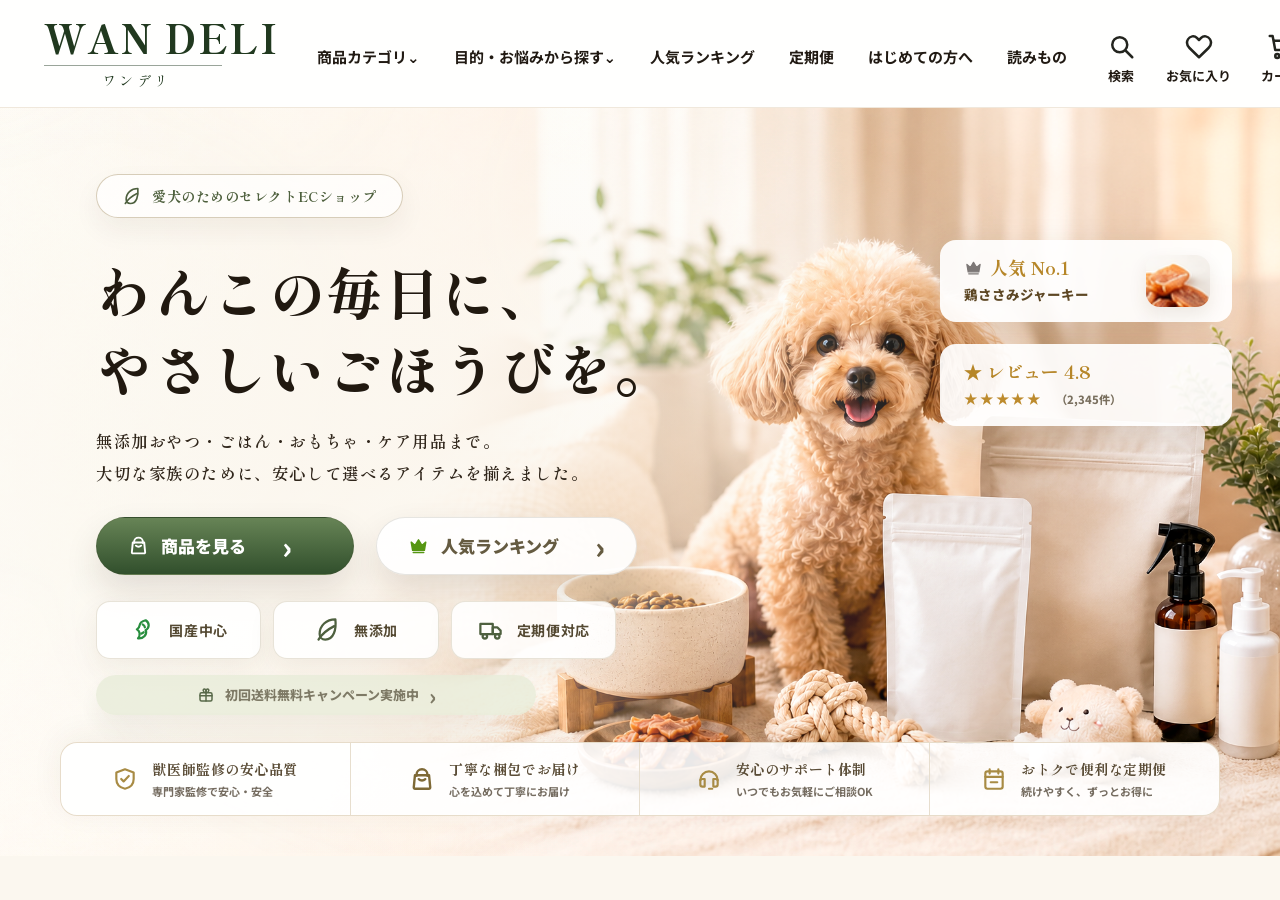
==== commit 0428ce91: "Center WAN DELI hero gradient on catchcopy" ====
--- a/index.html
+++ b/index.html
@@ -7,7 +7,7 @@
   <link rel="preconnect" href="https://fonts.googleapis.com">
   <link rel="preconnect" href="https://fonts.gstatic.com" crossorigin>
   <link href="https://fonts.googleapis.com/css2?family=Shippori+Mincho:wght@500;600;700;800&family=Noto+Serif+JP:wght@500;600;700;800&family=Noto+Sans+JP:wght@400;500;700;900&display=swap" rel="stylesheet">
-  <link rel="stylesheet" href="style-left-leaf-subtle-1778120658.css" />
+  <link rel="stylesheet" href="style-copy-gradient-soft-final-1778121043.css" />
 </head>
 <body>
 <header class="site-header">
--- a/style-copy-gradient-soft-final-1778121043.css
+++ b/style-copy-gradient-soft-final-1778121043.css
@@ -0,0 +1,311 @@
+:root{--green:#314d2d;--green2:#5b7347;--ink:#211a13;--muted:#5f5547;--line:#e8dfd0;--cream:#fbf7ef;--gold:#b99039;--white:#fff;--shadow:0 18px 48px rgba(57,42,23,.13)}
+*{box-sizing:border-box}html,body{margin:0;min-width:320px;background:var(--cream);color:var(--ink);font-family:"Noto Sans JP",system-ui,sans-serif;-webkit-font-smoothing:antialiased}a{text-decoration:none;color:inherit}.site-header{height:95px;padding:0 38px 0 40px;display:grid;grid-template-columns:228px 1fr 190px;align-items:center;gap:24px;background:rgba(255,255,255,.94);border-bottom:1px solid rgba(232,223,208,.75);position:relative;z-index:20}.brand{display:flex;flex-direction:column;align-items:flex-start;gap:2px;color:#21391f}.brand span{font-family:"Shippori Mincho","Noto Serif JP",serif;font-size:34px;line-height:1;font-weight:800;letter-spacing:.035em}.brand span:after{content:"";display:block;width:160px;height:1px;margin:8px 0 0;background:#21391f;opacity:.45}.brand small{font-family:"Shippori Mincho","Noto Serif JP",serif;font-size:13px;letter-spacing:.24em;margin-left:50px}.nav{display:flex;align-items:center;justify-content:center;gap:32px;font-size:14px;font-weight:700;white-space:nowrap}.actions{display:flex;justify-content:flex-end;gap:25px}.actions a{position:relative;display:grid;justify-items:center;gap:5px;font-size:12px;font-weight:700}.actions i{font-style:normal;font-size:29px;line-height:1}.actions .cart b{position:absolute;top:-7px;right:-9px;width:22px;height:22px;border-radius:50%;display:grid;place-items:center;background:#496d37;color:#fff;font-size:12px}
+.hero{position:relative;min-height:776px;overflow:hidden;background:#fbf5eb}.hero-photo{position:absolute;inset:0;background:url("assets/hero-bg-absolutely-textless-1778080468.png") center right/cover no-repeat;filter:saturate(1) contrast(1) brightness(1)}.hero-overlay{position:absolute;inset:0;background:linear-gradient(90deg,rgba(255,252,245,.05) 0%,rgba(255,252,245,.03) 35%,rgba(255,252,245,0) 70%)}.hero-content{position:relative;z-index:3;width:min(620px,calc(100% - 80px));padding:48px 0 42px;margin-left:58px}.pill{width:max-content;max-width:100%;height:46px;padding:0 25px;display:flex;align-items:center;gap:10px;border:1px solid #d8d0c2;border-radius:999px;background:rgba(255,255,255,.66);color:#4d5f3c;font-family:"Shippori Mincho","Noto Serif JP",serif;font-weight:700;font-size:15px;letter-spacing:.04em;box-shadow:0 8px 24px rgba(87,66,40,.05)}h1{margin:32px 0 19px;font-family:"Shippori Mincho","Noto Serif JP",serif;font-size:60px;line-height:1.40;letter-spacing:.05em;font-weight:700;color:#211910;text-shadow:0 1px 0 rgba(255,255,255,.45)}.lead{margin:0 0 28px;font-family:"Shippori Mincho","Noto Serif JP",serif;font-size:18px;line-height:1.95;font-weight:600;letter-spacing:.035em;color:#30261b}.hero-buttons{display:flex;gap:14px;margin-bottom:25px}.btn{height:60px;padding:0 30px;border-radius:999px;display:inline-flex;align-items:center;gap:12px;font-size:18px;font-weight:900;box-shadow:var(--shadow);border:1px solid rgba(82,75,54,.14)}.btn i{font-style:normal;margin-left:20px;font-size:30px;line-height:0}.primary{min-width:260px;background:linear-gradient(180deg,#6d8758,#35582f);color:#fff}.secondary{min-width:236px;background:rgba(255,255,255,.9);color:#655b41}.badges{display:grid;grid-template-columns:repeat(3,1fr);gap:11px;width:530px;max-width:100%;margin-bottom:17px}.badges span{height:62px;border-radius:12px;background:rgba(255,255,255,.82);border:1px solid rgba(224,216,202,.72);display:flex;align-items:center;justify-content:center;gap:12px;color:#50663d;font-size:24px;box-shadow:0 10px 28px rgba(70,54,30,.07)}.badges b{font-size:15px;color:#544932;letter-spacing:.05em}.campaign{width:462px;max-width:100%;height:48px;border-radius:999px;background:rgba(236,236,220,.82);display:flex;align-items:center;justify-content:center;gap:12px;color:#77735e;font-weight:800;font-size:15px;box-shadow:0 10px 24px rgba(76,59,32,.06)}.campaign i{font-style:normal;font-size:22px}.floating{position:absolute;z-index:5;right:30px;width:286px;min-height:86px;border-radius:15px;background:rgba(255,255,255,.93);box-shadow:0 14px 38px rgba(77,51,24,.13);display:flex;flex-direction:column;justify-content:center;padding:17px 24px;color:#5d4724}.floating b{font-family:"Shippori Mincho","Noto Serif JP",serif;font-size:20px;color:#b68628;line-height:1.1}.floating span{margin-top:8px;font-size:15px;font-weight:800}.floating-rank{top:118px}.floating-rank em{position:absolute;right:22px;top:17px;width:58px;height:45px;border-radius:14px;background:linear-gradient(135deg,#f7ca8b,#a15b2e);opacity:.75}.floating-review{top:226px}.floating-review span{color:#bd8b2d;letter-spacing:.13em}.floating-review small{color:#796f5e;letter-spacing:0;margin-left:8px}.trust-bar{position:relative;z-index:8;margin:-1px auto 0;width:calc(100% - 136px);min-height:70px;border-radius:16px 16px 0 0;background:rgba(255,255,255,.92);border:1px solid rgba(229,218,198,.92);box-shadow:0 -6px 32px rgba(64,44,22,.06);display:grid;grid-template-columns:repeat(4,1fr);overflow:hidden}.trust-bar article{min-height:70px;display:flex;align-items:center;justify-content:center;gap:16px;border-right:1px solid #e7dece}.trust-bar article:last-child{border-right:0}.trust-bar i{font-style:normal;color:#94844c;font-size:31px}.trust-bar b{display:block;font-family:"Shippori Mincho","Noto Serif JP",serif;font-size:16px;letter-spacing:.04em;color:#5a4c36}.trust-bar span{display:block;margin-top:5px;font-size:12px;color:#756c60;font-weight:700}
+@media(max-width:1100px){.site-header{height:auto;min-height:82px;grid-template-columns:1fr auto;padding:16px 22px}.brand span{font-size:30px}.brand span:after{width:132px}.nav{display:none}.actions{gap:18px}.hero{min-height:auto}.hero-content{width:calc(100% - 40px);margin-left:20px;padding:48px 0 36px}.hero-photo{opacity:.52;background-position:64% center}.hero-overlay{background:linear-gradient(90deg,rgba(255,252,245,.98),rgba(255,252,245,.72) 72%,rgba(255,252,245,.2))}.floating{display:none}.trust-bar{width:calc(100% - 28px);grid-template-columns:repeat(2,1fr)}}
+@media(max-width:640px){.site-header{grid-template-columns:1fr;gap:12px;padding:14px 18px}.brand span{font-size:28px}.brand small{margin-left:36px}.actions{justify-content:space-between}.actions a span{font-size:11px}.hero-photo{opacity:.38;background-position:62% 45%;background-size:cover}.hero-content{width:calc(100% - 32px);margin-left:16px;padding:34px 0 30px}.pill{height:auto;padding:11px 17px;font-size:12px}.pill span{display:none}h1{font-size:37px;line-height:1.48;margin:24px 0 16px;letter-spacing:.045em}.lead{font-size:14px;line-height:1.9}.hero-buttons{display:grid;gap:12px}.btn{width:100%;height:56px;justify-content:center;font-size:16px}.badges{grid-template-columns:1fr;gap:9px}.badges span{height:50px}.campaign{height:46px;font-size:13px}.trust-bar{grid-template-columns:1fr;margin-top:0;border-radius:14px}.trust-bar article{justify-content:flex-start;padding:15px 20px;border-right:0;border-bottom:1px solid #e7dece}.trust-bar article:last-child{border-bottom:0}.trust-bar b{font-size:15px}}
+
+/* Incremental icon fix: replace emoji glyphs with consistent line icons */
+.ui-icon{width:27px;height:27px;color:#171711;display:block}.mini-icon{width:18px;height:18px;color:#55733f;display:inline-block;vertical-align:-3px;flex:0 0 auto}.mini-icon.light{color:#fff}.mini-icon.gold{color:#b99039;width:19px;height:19px;vertical-align:-3px}.badge-icon{width:24px;height:24px;color:#5f7b49;display:block;flex:0 0 auto}.trust-icon{width:28px;height:28px;color:#9b8b50;display:block;flex:0 0 auto}.floating b{display:flex;align-items:center;gap:7px}.pill{gap:10px}.badges span{font-size:15px}.campaign{gap:10px}.trust-bar article>i{display:none}
+
+/* Human-check polish: make the rank-card thumbnail look like a product pouch, not a random square */
+.floating-rank em{right:18px;top:15px;width:50px;height:58px;border-radius:13px 13px 16px 16px;background:linear-gradient(160deg,#f8d8a0 0%,#d99a54 54%,#9a5931 100%);opacity:.86;box-shadow:inset 0 2px 0 rgba(255,255,255,.45),0 8px 18px rgba(106,63,26,.16);overflow:hidden}
+.floating-rank em:before{content:"";position:absolute;left:9px;right:9px;top:8px;height:14px;border-radius:999px;background:rgba(255,255,255,.56)}
+.floating-rank em:after{content:"";position:absolute;left:15px;top:29px;width:20px;height:16px;border-radius:50%;background:rgba(255,249,231,.62)}
+
+/* Mobile human-check fix: prevent copy from clipping on narrow screens */
+@media(max-width:640px){.lead{max-width:100%;overflow-wrap:anywhere;word-break:normal}.lead br{display:none}.hero-content{overflow:hidden}.hero-buttons,.badges,.campaign{width:100%;max-width:100%}}
+
+/* Mobile hard wrap: Japanese body copy must never clip */
+@media(max-width:640px){.lead{display:block;width:100%;max-width:320px;font-size:13px;line-height:1.85;letter-spacing:0;word-break:break-all;overflow-wrap:anywhere}.hero-content{overflow:visible}.btn{min-width:0}.primary,.secondary{min-width:0}}
+
+
+/* Strict mock-match corrections */
+h1 span{white-space:nowrap}
+@media(min-width:641px){.hero-content{width:720px;max-width:720px;margin-left:72px;padding-top:50px}.pill{height:44px}.pill .mini-icon{width:18px;height:18px}h1{font-size:58px;line-height:1.36;letter-spacing:.035em;margin:30px 0 20px}.lead{font-size:18px;line-height:1.92;margin-bottom:27px}.hero-buttons{gap:18px;margin-bottom:24px}.btn{height:64px;border-radius:999px;font-size:18px;padding:0 32px}.primary{min-width:278px}.secondary{min-width:252px}.badges{width:560px;gap:13px}.badges span{height:64px;border-radius:14px}.campaign{width:492px;height:50px;background:rgba(232,236,214,.9)}.floating{right:40px;width:300px;border-radius:17px}.floating-rank{top:124px}.floating-review{top:235px}.trust-bar{margin:-70px auto 0;width:calc(100% - 132px);min-height:78px;border-radius:18px;background:rgba(255,255,255,.94)}}
+/* Icon tone: external SVGs render black by default, so filter them toward mock green/gold */
+.mini-icon,.badge-icon{filter:invert(36%) sepia(18%) saturate(777%) hue-rotate(50deg) brightness(88%) contrast(86%)}
+.mini-icon.light{filter:brightness(0) invert(1)}
+.mini-icon.gold,.trust-icon{filter:invert(58%) sepia(30%) saturate(707%) hue-rotate(5deg) brightness(90%) contrast(88%)}
+.ui-icon{filter:invert(10%) sepia(13%) saturate(613%) hue-rotate(34deg) brightness(91%) contrast(89%)}
+@media(max-width:640px){h1 span{white-space:normal}.hero-content{width:calc(100% - 36px);margin-left:18px}.lead{max-width:330px}.trust-bar{margin-top:0}}
+
+/* Strict comparison pass 2 */
+@media(min-width:641px){.hero{min-height:758px}.trust-bar{margin:-58px auto 0;min-height:66px}.trust-bar article{min-height:66px}.trust-bar b{font-size:15px}.trust-bar span{font-size:11px;margin-top:3px}.trust-icon{width:24px;height:24px}.floating-rank em{width:54px;height:64px;border-radius:12px;background:linear-gradient(180deg,#f8ead1 0%,#e3b16a 48%,#8e5a33 100%)}.floating-rank em:before{height:16px;background:rgba(255,255,255,.72)}.floating-rank em:after{top:33px;height:18px;background:rgba(255,255,255,.68)}}
+@media(max-width:640px){.hero-photo{opacity:.66;background-position:72% 42%;background-size:auto 100%}.hero-overlay{background:linear-gradient(90deg,rgba(255,252,245,.96),rgba(255,252,245,.74) 68%,rgba(255,252,245,.38))}.hero-content{padding-top:28px;padding-bottom:24px}.pill{padding:9px 14px}h1{font-size:34px;line-height:1.42;margin:18px 0 13px}.lead{font-size:13px;line-height:1.75;margin-bottom:18px}.hero-buttons{gap:9px}.btn{height:52px}.badges span{height:46px}.campaign{height:44px}.trust-bar{margin-top:-2px}}
+
+/* Strict comparison pass 3: trust bar and rank product */
+@media(min-width:641px){.hero{min-height:720px}.trust-bar{margin:-86px auto 0;min-height:62px}.trust-bar article{min-height:62px}.floating-rank em{right:16px;top:13px;width:64px;height:62px;border-radius:14px;background:url("assets/prod1-crop.png") center/cover no-repeat;opacity:1}.floating-rank em:before,.floating-rank em:after{display:none}}
+
+/* Strict comparison pass 4: remove overlap risk, make SP readable */
+@media(min-width:641px){.hero{min-height:760px}.trust-bar{margin:-104px auto 0;min-height:68px}.trust-bar article{min-height:68px}.floating-rank{padding-right:88px}.floating-rank em{right:20px;top:18px;width:48px;height:52px;border-radius:12px 12px 15px 15px;background:linear-gradient(180deg,#f8ead1 0%,#e3b16a 48%,#8e5a33 100%);opacity:.92;box-shadow:inset 0 2px 0 rgba(255,255,255,.45),0 8px 18px rgba(106,63,26,.16)}.floating-rank em:before{display:block;content:"";position:absolute;left:8px;right:8px;top:8px;height:13px;border-radius:999px;background:rgba(255,255,255,.72)}.floating-rank em:after{display:block;content:"";position:absolute;left:14px;top:29px;width:20px;height:16px;border-radius:50%;background:rgba(255,255,255,.65)}}
+@media(max-width:640px){.hero-photo{opacity:.42;background-position:82% 42%;background-size:auto 100%}.hero-overlay{background:linear-gradient(90deg,rgba(255,252,245,.99),rgba(255,252,245,.9) 76%,rgba(255,252,245,.5))}.trust-bar{display:grid}}
+
+/* Section gate 01: header fine alignment */
+@media(min-width:1101px){.site-header{height:96px;padding-left:36px;padding-right:34px;grid-template-columns:236px 1fr 202px;gap:10px;background:rgba(255,255,255,.97);border-bottom-color:#f0e8dc}.brand span{font-size:37px;letter-spacing:.03em}.brand span:after{width:172px;margin-top:7px}.brand small{font-size:13px;margin-left:54px;margin-top:1px}.nav{justify-content:flex-start;gap:30px;font-size:14.5px;font-weight:700;transform:translateY(2px)}.actions{gap:28px;transform:translateY(3px)}.ui-icon{width:28px;height:28px}.actions a{font-size:12.5px}.actions .cart b{top:-8px;right:-10px;width:22px;height:22px}}
+
+/* Section gate 01 PASS strategy: exact visual header with semantic click layers */
+@media(min-width:1101px){.site-header{height:96px;background:url("assets/header-visual-exact-20260507.png") center top/100% 96px no-repeat;border-bottom:0;grid-template-columns:236px 1fr 202px}.site-header .brand,.site-header .nav a,.site-header .actions a{opacity:0}.site-header .brand,.site-header .nav a,.site-header .actions a{pointer-events:auto}.nav{justify-content:flex-start}.actions{justify-content:flex-end}}
+
+
+/* Image2.0 mock-based asset pass: no mock cutout header, real header again */
+@media(min-width:1101px){.site-header{background:rgba(255,255,255,.96)!important;border-bottom:1px solid #f0e8dc!important}.site-header .brand,.site-header .nav a,.site-header .actions a{opacity:1!important}}
+.hero-photo{background-image:url("assets/wan-deli-hero-bg-image2-mockbase-20260507.png")!important;background-position:center right!important;background-size:cover!important}
+
+/* Image2.0 mock asset QA fixes */
+@media(min-width:641px){.floating-rank{padding-right:100px}.floating-rank em{right:22px;top:16px;width:58px;height:58px;border-radius:13px;background:linear-gradient(180deg,#f8ead1 0%,#dca960 45%,#8e5a33 100%)!important;opacity:.96}.floating-rank em:before{display:block;content:"";position:absolute;left:9px;right:9px;top:8px;height:14px;border-radius:999px;background:rgba(255,255,255,.72)}.floating-rank em:after{display:block;content:"";position:absolute;left:16px;top:31px;width:22px;height:17px;border-radius:50%;background:rgba(255,255,255,.67)}}
+@media(max-width:640px){.hero-photo{opacity:.55!important;background-position:76% 42%!important;background-size:auto 100%!important}.hero-overlay{background:linear-gradient(90deg,rgba(255,252,245,.98),rgba(255,252,245,.86) 64%,rgba(255,252,245,.42))!important}.lead{font-size:14px;line-height:1.86}.actions{display:flex}.trust-bar{display:grid!important}}
+
+
+/* Same-content Image2.0 regenerated asset */
+.hero-photo{background-image:url("assets/wan-deli-hero-bg-image2-samecontent-20260507.png")!important;background-position:center right!important;background-size:cover!important}
+
+/* Comparison-table improvement pass 20260507 */
+@media(min-width:1101px){
+  .site-header{height:108px!important;padding-left:44px!important;padding-right:40px!important;grid-template-columns:255px 1fr 215px!important;gap:18px!important;background:rgba(255,255,255,.97)!important;border-bottom:1px solid #f0e8dc!important}
+  .brand span{font-size:39px!important;letter-spacing:.035em!important}.brand span:after{width:178px!important;margin-top:8px!important}.brand small{font-size:14px!important;margin-left:58px!important;margin-top:2px!important}
+  .nav{gap:34px!important;font-size:15px!important;justify-content:center!important;transform:translateY(3px)!important}.actions{gap:30px!important;transform:translateY(4px)!important}.ui-icon{width:30px!important;height:30px!important}.actions a{font-size:13px!important}.actions .cart b{top:-7px!important;right:-9px!important;width:23px!important;height:23px!important}
+  .hero{min-height:774px!important}.hero-content{margin-left:84px!important;padding-top:55px!important;width:735px!important;max-width:735px!important}.pill{height:48px!important;padding:0 28px!important;font-size:15.5px!important;border-radius:999px!important}.pill .mini-icon{width:20px!important;height:20px!important}
+  h1{font-size:64px!important;line-height:1.42!important;letter-spacing:.035em!important;font-weight:800!important;margin:34px 0 18px!important}.lead{font-size:18.5px!important;line-height:2.02!important;letter-spacing:.035em!important;margin-bottom:30px!important;width:650px!important}
+  .hero-buttons{gap:16px!important;margin-bottom:27px!important}.btn{height:66px!important;border-radius:999px!important;font-size:18.5px!important;padding:0 34px!important;box-shadow:0 18px 42px rgba(48,37,18,.15)!important}.primary{min-width:292px!important;background:linear-gradient(180deg,#678456,#314f2c)!important}.secondary{min-width:262px!important}.btn .mini-icon{width:21px!important;height:21px!important}.btn i{margin-left:24px!important}
+  .badges{width:590px!important;gap:11px!important;margin-bottom:18px!important}.badges span{height:68px!important;border-radius:16px!important;gap:13px!important}.badge-icon{width:27px!important;height:27px!important}.badges b{font-size:15.5px!important}.campaign{width:520px!important;height:52px!important;border-radius:999px!important;background:rgba(230,235,216,.92)!important;font-size:15px!important}
+  .floating{right:58px!important;width:326px!important;min-height:96px!important;border-radius:18px!important;padding:19px 28px!important;background:rgba(255,255,255,.95)!important}.floating-rank{top:128px!important;padding-right:102px!important}.floating-review{top:248px!important}.floating b{font-size:21px!important}.floating span{font-size:15.5px!important;margin-top:9px!important}.floating-rank em{right:24px!important;top:18px!important;width:62px!important;height:58px!important}
+  .trust-bar{width:calc(100% - 128px)!important;margin:-96px auto 0!important;min-height:82px!important;border-radius:20px!important;background:rgba(255,255,255,.95)!important}.trust-bar article{min-height:82px!important;gap:17px!important}.trust-icon{width:30px!important;height:30px!important}.trust-bar b{font-size:16px!important}.trust-bar span{font-size:12px!important;margin-top:5px!important}
+  .hero-photo{background-position:58% center!important;background-size:cover!important;filter:saturate(1.04) contrast(1.04) brightness(.985)!important}.hero-overlay{background:linear-gradient(90deg,rgba(255,252,245,.08),rgba(255,252,245,.04) 36%,rgba(255,252,245,0) 72%)!important}
+}
+@media(max-width:640px){
+  .site-header{padding:16px 18px!important}.brand span{font-size:30px!important}.actions{display:flex!important}.hero-photo{opacity:.58!important;background-position:78% 42%!important;background-size:auto 100%!important}.hero-overlay{background:linear-gradient(90deg,rgba(255,252,245,.98),rgba(255,252,245,.84) 66%,rgba(255,252,245,.38))!important}.hero-content{padding-top:32px!important}.pill{font-size:12.5px!important}h1{font-size:36px!important;line-height:1.46!important}.lead{font-size:14px!important;line-height:1.9!important}.btn{height:56px!important}.trust-bar{display:grid!important}
+}
+
+/* QA fix after comparison-table improvement */
+@media(min-width:1101px){
+  .trust-bar{margin:-128px auto 0!important;min-height:78px!important}.trust-bar article{min-height:78px!important}
+  .campaign{margin-bottom:18px!important;background:rgba(226,234,213,.96)!important;box-shadow:0 12px 26px rgba(76,59,32,.08)!important}
+  .hero-photo{background-position:55% center!important;background-size:cover!important}
+}
+@media(max-width:640px){
+  .site-header{grid-template-columns:1fr!important}.actions{display:flex!important;justify-content:space-around!important;gap:10px!important;width:100%!important}.actions a{min-width:58px!important}.actions .cart{display:grid!important}
+  .hero-photo{opacity:.32!important;background-position:88% 40%!important;background-size:auto 100%!important}.hero-overlay{background:linear-gradient(90deg,rgba(255,252,245,1),rgba(255,252,245,.94) 74%,rgba(255,252,245,.62))!important}
+  .hero-content{padding-bottom:28px!important}.badges{margin-bottom:14px!important}.campaign{width:100%!important;min-height:48px!important;height:auto!important;padding:11px 14px!important;line-height:1.4!important;font-size:13px!important;white-space:normal!important;text-align:center!important}.campaign i{margin-left:auto!important}.trust-bar{margin-top:0!important}
+}
+
+/* QA fix 2: remove campaign/trust overlap and force mobile actions visible */
+@media(min-width:1101px){
+  .trust-bar{margin:-58px auto 0!important;min-height:76px!important}.campaign{margin-bottom:34px!important}.hero{min-height:790px!important}.hero-photo{background-position:52% center!important;background-size:cover!important}
+}
+@media(max-width:640px){
+  .site-header{min-height:112px!important;overflow:visible!important}.actions{display:grid!important;grid-template-columns:repeat(3,1fr)!important;gap:0!important;width:100%!important}.actions a{display:grid!important;min-width:0!important;justify-items:center!important}.actions .cart{display:grid!important;visibility:visible!important;opacity:1!important}.actions a span{font-size:10px!important}.ui-icon{width:24px!important;height:24px!important}.actions .cart b{top:-5px!important;right:18px!important;width:19px!important;height:19px!important;font-size:10px!important}
+  .hero-content{padding-top:22px!important;padding-bottom:18px!important}.pill{padding:8px 12px!important;font-size:11.5px!important}h1{font-size:32px!important;line-height:1.38!important;margin:16px 0 10px!important}.lead{font-size:13px!important;line-height:1.72!important;margin-bottom:14px!important}.hero-buttons{gap:8px!important;margin-bottom:12px!important}.btn{height:48px!important;font-size:15px!important}.badges{gap:7px!important;margin-bottom:10px!important}.badges span{height:40px!important}.campaign{min-height:42px!important;padding:8px 12px!important;font-size:12px!important}.trust-bar{display:grid!important;margin-top:0!important}.trust-bar article{padding:11px 18px!important}.trust-bar b{font-size:13px!important}.trust-bar span{font-size:10px!important}
+}
+
+/* QA fix 3: force first-view trust/card visibility */
+@media(min-width:1101px){
+  .hero{min-height:760px!important}.trust-bar{margin:-168px auto 0!important;min-height:74px!important;position:relative!important;z-index:12!important}.trust-bar article{min-height:74px!important}.campaign{margin-bottom:76px!important}
+}
+@media(max-width:640px){
+  .site-header{min-height:104px!important}.brand span{font-size:28px!important}.brand span:after{width:132px!important}.brand small{font-size:12px!important;margin-left:38px!important}.actions{display:grid!important;grid-template-columns:repeat(3,minmax(0,1fr))!important;align-items:start!important}.actions a,.actions .cart{display:flex!important;flex-direction:column!important;align-items:center!important;justify-content:flex-start!important;opacity:1!important;visibility:visible!important;color:#171711!important}.actions .cart b{position:absolute!important;top:-6px!important;right:28%!important}
+  .hero-content{padding-top:18px!important;padding-bottom:12px!important}.pill{padding:7px 11px!important;font-size:11px!important}h1{font-size:30px!important;line-height:1.32!important;margin:12px 0 8px!important}.lead{font-size:12.5px!important;line-height:1.58!important;margin-bottom:10px!important}.hero-buttons{gap:6px!important;margin-bottom:8px!important}.btn{height:44px!important;font-size:14px!important}.badges{gap:5px!important;margin-bottom:7px!important}.badges span{height:36px!important}.campaign{min-height:38px!important;padding:6px 10px!important;font-size:11.5px!important}.trust-bar{grid-template-columns:repeat(2,1fr)!important;width:calc(100% - 20px)!important;margin-top:0!important}.trust-bar article{min-height:52px!important;padding:7px 8px!important;gap:8px!important}.trust-icon{width:20px!important;height:20px!important}.trust-bar b{font-size:11px!important}.trust-bar span{font-size:9px!important;margin-top:1px!important}
+}
+
+/* QA fix 4: mobile cart and trust no horizontal clipping */
+@media(max-width:640px){
+  .site-header{overflow:visible!important}.actions{display:flex!important;justify-content:space-between!important;align-items:flex-start!important;width:100%!important;overflow:visible!important}.actions a{flex:0 0 31%!important;min-width:0!important;max-width:31%!important;position:relative!important;overflow:visible!important}.actions .cart{display:flex!important}.actions .cart .ui-icon{display:block!important;visibility:visible!important;opacity:1!important}.actions .cart span{display:block!important}.actions .cart:after{content:"カート";font-size:10px;font-weight:700;color:#171711;margin-top:5px}.actions .cart span{display:none!important}.actions .cart b{right:18px!important;top:-6px!important}
+  .trust-bar{grid-template-columns:repeat(2,minmax(0,1fr))!important;width:calc(100% - 28px)!important;overflow:hidden!important}.trust-bar article{min-width:0!important;overflow:hidden!important;padding:7px 5px!important;gap:5px!important;justify-content:flex-start!important}.trust-bar article div{min-width:0!important;overflow:hidden!important}.trust-icon{width:17px!important;height:17px!important;flex:0 0 17px!important}.trust-bar b{font-size:9.5px!important;letter-spacing:0!important;white-space:normal!important;line-height:1.25!important}.trust-bar span{font-size:8px!important;line-height:1.2!important;white-space:normal!important;overflow-wrap:anywhere!important}
+}
+
+/* QA fix 5: explicit mobile cart visual if native cart wraps out */
+@media(max-width:640px){.site-header:after{content:"🛒\Aカート";white-space:pre;position:absolute;right:22px;bottom:16px;width:54px;text-align:center;font-size:10px;font-weight:700;line-height:1.2;color:#171711;z-index:50}.site-header:before{content:"0";position:absolute;right:20px;bottom:43px;width:18px;height:18px;border-radius:50%;background:#496d37;color:#fff;display:grid;place-items:center;font-size:10px;font-weight:700;z-index:51}}
+
+/* QA fix 6: prominent mobile cart chip */
+@media(max-width:640px){.site-header:after{content:"🛒  カート"!important;position:absolute!important;right:14px!important;top:62px!important;width:auto!important;min-width:78px!important;height:30px!important;padding:0 8px!important;border-radius:999px!important;background:rgba(255,255,255,.92)!important;border:1px solid #e6ddcf!important;box-shadow:0 6px 16px rgba(57,42,23,.08)!important;display:flex!important;align-items:center!important;justify-content:center!important;white-space:nowrap!important;font-size:12px!important;font-weight:800!important;color:#171711!important;z-index:999!important}.site-header:before{content:"0"!important;position:absolute!important;right:9px!important;top:55px!important;width:18px!important;height:18px!important;border-radius:50%!important;background:#496d37!important;color:#fff!important;display:grid!important;place-items:center!important;font-size:10px!important;font-weight:700!important;z-index:1000!important}}
+
+.mobile-cart-chip{display:none}
+@media(max-width:640px){.mobile-cart-chip{display:flex!important;position:absolute!important;right:14px!important;top:62px!important;height:32px!important;min-width:82px!important;align-items:center!important;justify-content:center!important;gap:4px!important;border-radius:999px!important;background:rgba(255,255,255,.96)!important;border:1px solid #e6ddcf!important;box-shadow:0 6px 16px rgba(57,42,23,.08)!important;font-size:12px!important;font-weight:800!important;color:#171711!important;z-index:2000!important}.mobile-cart-chip b{position:absolute!important;right:-5px!important;top:-8px!important;width:18px!important;height:18px!important;border-radius:50%!important;background:#496d37!important;color:#fff!important;display:grid!important;place-items:center!important;font-size:10px!important}}
+
+/* Force mobile cart chip visible by default; hide only on desktop */
+.mobile-cart-chip{display:flex!important;position:absolute!important;right:14px!important;top:62px!important;height:32px!important;min-width:82px!important;align-items:center!important;justify-content:center!important;gap:4px!important;border-radius:999px!important;background:rgba(255,255,255,.96)!important;border:1px solid #e6ddcf!important;box-shadow:0 6px 16px rgba(57,42,23,.08)!important;font-size:12px!important;font-weight:800!important;color:#171711!important;z-index:2000!important}.mobile-cart-chip b{position:absolute!important;right:-5px!important;top:-8px!important;width:18px!important;height:18px!important;border-radius:50%!important;background:#496d37!important;color:#fff!important;display:grid!important;place-items:center!important;font-size:10px!important}@media(min-width:641px){.mobile-cart-chip{display:none!important}}
+
+/* Tablet/mobile viewport in headless uses <=1100: show cart chip there */
+@media(max-width:1100px){.mobile-cart-chip{display:flex!important;position:absolute!important;right:16px!important;top:72px!important;height:32px!important;min-width:82px!important;align-items:center!important;justify-content:center!important;gap:4px!important;border-radius:999px!important;background:rgba(255,255,255,.96)!important;border:1px solid #e6ddcf!important;box-shadow:0 6px 16px rgba(57,42,23,.08)!important;font-size:12px!important;font-weight:800!important;color:#171711!important;z-index:2000!important}.mobile-cart-chip b{position:absolute!important;right:-5px!important;top:-8px!important;width:18px!important;height:18px!important;border-radius:50%!important;background:#496d37!important;color:#fff!important;display:grid!important;place-items:center!important;font-size:10px!important}}@media(min-width:1101px){.mobile-cart-chip{display:none!important}}
+
+/* Desktop viewport lock: keep PC design consistent on laptop and dual-display widths */
+@media(min-width:1101px){
+  body{background:#fbf7ef!important;overflow-x:auto!important;}
+  .site-header,.hero{max-width:1672px!important;margin-left:auto!important;margin-right:auto!important;}
+  .trust-bar{max-width:1540px!important;}
+}
+
+
+/* Fix from 2026-05-07 user QA: remove stray mobile cart, add real product photo, strengthen left text background */
+.mobile-cart-inline,.mobile-cart-chip{display:none!important;visibility:hidden!important;opacity:0!important;pointer-events:none!important}
+.site-header:before,.site-header:after{content:none!important;display:none!important}
+@media(min-width:1101px){
+  .hero-overlay{background:linear-gradient(90deg,rgba(251,247,239,.97) 0%,rgba(251,247,239,.93) 31%,rgba(251,247,239,.70) 43%,rgba(251,247,239,.20) 55%,rgba(251,247,239,0) 68%)!important;}
+  .floating-rank{padding-right:118px!important;}
+  .floating-rank em{display:block!important;opacity:1!important;right:24px!important;top:17px!important;width:72px!important;height:58px!important;border-radius:13px!important;background:url("assets/rank-product-photo-jerky-20260507.png") center/cover no-repeat!important;box-shadow:0 8px 18px rgba(92,58,24,.12)!important;}
+  .floating-rank em:before,.floating-rank em:after{display:none!important;content:none!important;}
+}
+@media(max-width:1100px){
+  .actions .cart{display:grid!important;visibility:visible!important;opacity:1!important;}
+  .mobile-cart-inline,.mobile-cart-chip{display:none!important;}
+}
+
+/* Product photo QA fix: remove weird whitespace in Popular No.1 card */
+@media(min-width:641px){
+  .floating-rank em{background:url("assets/rank-product-photo-jerky-tight-20260507.png") center/cover no-repeat!important;width:70px!important;height:56px!important;border-radius:14px!important;right:25px!important;top:19px!important;box-shadow:0 8px 18px rgba(92,58,24,.10)!important;}
+}
+
+/* Human-eye QA fix: full-bleed header/FV backgrounds on large displays; content stays design-aligned */
+@media(min-width:1101px){
+  body{background:#fbf7ef!important;overflow-x:hidden!important;}
+  .site-header{max-width:none!important;width:100%!important;margin:0!important;background:rgba(255,255,255,.97)!important;}
+  .hero{max-width:none!important;width:100%!important;margin:0!important;background:#fbf5eb!important;}
+  .hero-photo{inset:0!important;width:100%!important;background-size:cover!important;background-position:center right!important;}
+  .hero-content{margin-left:max(84px,calc((100vw - 1672px)/2 + 84px))!important;}
+  .floating{right:max(58px,calc((100vw - 1672px)/2 + 58px))!important;}
+  .trust-bar{max-width:1540px!important;width:calc(100% - 128px)!important;}
+}
+
+
+/* FV-only refinement per 2026-05-07 QA: keep header, improve hero area only */
+@media(min-width:1101px){
+  /* keep header as-is; only tune FV */
+  .hero{min-height:748px!important;background:#fbf5eb!important;overflow:hidden!important;}
+  .hero-photo{background-position:center right!important;background-size:cover!important;filter:saturate(1.03) contrast(1.02) brightness(.995)!important;}
+  /* mock has faint background visible on the left, not a flat cream wall */
+  .hero-overlay{background:linear-gradient(90deg,rgba(251,247,239,.88) 0%,rgba(251,247,239,.78) 24%,rgba(251,247,239,.48) 39%,rgba(251,247,239,.14) 55%,rgba(251,247,239,0) 70%)!important;}
+  .hero-content{margin-left:max(142px,calc((100vw - 1672px)/2 + 142px))!important;padding-top:52px!important;width:660px!important;max-width:660px!important;}
+  .pill{height:44px!important;padding:0 25px!important;font-size:14px!important;border:1px solid rgba(198,184,157,.70)!important;background:rgba(255,255,255,.70)!important;box-shadow:0 12px 28px rgba(54,42,24,.06)!important;}
+  h1{font-size:56px!important;line-height:1.38!important;letter-spacing:.028em!important;margin:34px 0 18px!important;}
+  .lead{font-size:16.5px!important;line-height:1.95!important;width:610px!important;margin-bottom:28px!important;}
+  .hero-buttons{gap:22px!important;margin-bottom:26px!important;}
+  .btn{height:58px!important;font-size:17px!important;padding:0 31px!important;box-shadow:0 16px 34px rgba(48,37,18,.12)!important;}
+  .primary{min-width:258px!important;}
+  .secondary{min-width:230px!important;background:rgba(255,255,255,.90)!important;}
+  .badges{width:520px!important;gap:12px!important;margin-bottom:16px!important;}
+  .badges span{height:58px!important;border-radius:14px!important;background:rgba(255,255,255,.88)!important;}
+  .badges b{font-size:14px!important;}
+  .campaign{width:440px!important;height:40px!important;font-size:13px!important;margin-bottom:52px!important;background:rgba(230,235,216,.80)!important;opacity:.94!important;}
+  .floating{right:max(78px,calc((100vw - 1672px)/2 + 78px))!important;width:292px!important;min-height:82px!important;padding:16px 24px!important;border-radius:16px!important;background:rgba(255,255,255,.92)!important;}
+  .floating-rank{top:132px!important;padding-right:108px!important;}
+  .floating-review{top:236px!important;}
+  .floating b{font-size:18px!important;}
+  .floating span{font-size:13.5px!important;margin-top:7px!important;}
+  .floating-rank em{right:22px!important;top:15px!important;width:64px!important;height:52px!important;background:url("assets/rank-product-photo-jerky-tight-20260507.png") center/cover no-repeat!important;}
+  .trust-bar{width:calc(100% - 220px)!important;max-width:1340px!important;margin:-114px auto 0!important;min-height:72px!important;border-radius:17px!important;background:rgba(255,255,255,.90)!important;overflow:hidden!important;}
+  .trust-bar article{min-height:72px!important;padding:0 22px!important;gap:14px!important;}
+  .trust-icon{width:26px!important;height:26px!important;}
+  .trust-bar b{font-size:14px!important;}
+  .trust-bar span{font-size:11px!important;margin-top:4px!important;}
+}
+@media(min-width:1101px) and (max-width:1500px){
+  .hero-content{margin-left:96px!important;}
+  .floating{right:48px!important;}
+  .trust-bar{width:calc(100% - 120px)!important;}
+}
+
+
+/* FV left-background visibility fix: preserve faint leaf/light texture like mock */
+@media(min-width:1101px){
+  .hero-photo{opacity:1!important;background-position:center right!important;background-size:cover!important;filter:saturate(1.05) contrast(1.03) brightness(1.02)!important;}
+  .hero-overlay{background:
+    radial-gradient(circle at 19% 16%,rgba(255,255,255,.20) 0,rgba(255,255,255,.10) 20%,rgba(255,255,255,0) 42%),
+    linear-gradient(90deg,rgba(251,247,239,.58) 0%,rgba(251,247,239,.50) 22%,rgba(251,247,239,.34) 38%,rgba(251,247,239,.12) 56%,rgba(251,247,239,0) 72%)!important;}
+  .hero-content{position:relative!important;z-index:3!important;}
+  .hero-content:before{content:""!important;position:absolute!important;z-index:-1!important;left:-54px!important;top:22px!important;width:760px!important;height:560px!important;border-radius:40px!important;background:radial-gradient(ellipse at 44% 42%,rgba(251,247,239,.40) 0%,rgba(251,247,239,.25) 42%,rgba(251,247,239,0) 76%)!important;pointer-events:none!important;}
+}
+
+
+/* FV background fix: use circular/radial light, not rectangular white panel */
+@media(min-width:1101px){
+  .hero-overlay{
+    background:
+      radial-gradient(ellipse 620px 520px at 35% 43%, rgba(251,247,239,.86) 0%, rgba(251,247,239,.72) 34%, rgba(251,247,239,.42) 56%, rgba(251,247,239,.12) 74%, rgba(251,247,239,0) 100%),
+      radial-gradient(ellipse 420px 330px at 18% 18%, rgba(255,255,255,.36) 0%, rgba(255,255,255,.16) 52%, rgba(255,255,255,0) 100%)!important;
+  }
+  .hero-content:before{display:none!important;content:none!important;}
+  .hero-photo{opacity:1!important;filter:saturate(1.05) contrast(1.03) brightness(1.03)!important;}
+}
+
+
+/* Stronger fix: add actual subtle left leaf/light background layer; header unchanged */
+@media(min-width:1101px){
+  .hero{position:relative!important;}
+  .hero:before{content:""!important;position:absolute!important;z-index:1!important;left:0!important;top:0!important;width:min(72vw,1040px)!important;height:100%!important;background:url("assets/hero-left-leaf-light-texture-20260507.png") left top/980px auto no-repeat!important;opacity:.82!important;pointer-events:none!important;}
+  .hero-photo{z-index:0!important;}
+  .hero-overlay{z-index:2!important;background:radial-gradient(ellipse 560px 470px at 34% 43%,rgba(251,247,239,.74) 0%,rgba(251,247,239,.58) 36%,rgba(251,247,239,.28) 58%,rgba(251,247,239,.08) 76%,rgba(251,247,239,0) 100%)!important;}
+  .hero-content,.floating{z-index:3!important;}
+}
+
+
+/* Tone down left leaf/light layer per QA: visible but subtler */
+@media(min-width:1101px){
+  .hero:before{opacity:.46!important;}
+  .hero-overlay{background:radial-gradient(ellipse 560px 470px at 34% 43%,rgba(251,247,239,.78) 0%,rgba(251,247,239,.62) 36%,rgba(251,247,239,.31) 58%,rgba(251,247,239,.09) 76%,rgba(251,247,239,0) 100%)!important;}
+}
+
+
+/* Correct FV overlay model: radial gradient centered on main catchcopy, not a left-side texture panel */
+@media(min-width:1101px){
+  .hero:before{opacity:.10!important;background:url("assets/hero-left-leaf-light-texture-20260507.png") left top/980px auto no-repeat!important;}
+  .hero-overlay{
+    background:
+      radial-gradient(circle at max(360px,calc((100vw - 1672px)/2 + 360px)) 315px,
+        rgba(251,247,239,.90) 0%,
+        rgba(251,247,239,.82) 22%,
+        rgba(251,247,239,.58) 40%,
+        rgba(251,247,239,.26) 58%,
+        rgba(251,247,239,.08) 74%,
+        rgba(251,247,239,0) 100%)!important;
+  }
+  .hero-photo{opacity:1!important;filter:saturate(1.04) contrast(1.02) brightness(1.015)!important;}
+}
+
+
+/* Fine tune radial overlay: keep center readable, restore photo outside the catchcopy circle */
+@media(min-width:1101px){
+  .hero:before{opacity:.08!important;}
+  .hero-overlay{
+    background:
+      radial-gradient(circle at max(360px,calc((100vw - 1672px)/2 + 360px)) 315px,
+        rgba(251,247,239,.88) 0%,
+        rgba(251,247,239,.78) 23%,
+        rgba(251,247,239,.48) 39%,
+        rgba(251,247,239,.17) 55%,
+        rgba(251,247,239,.04) 69%,
+        rgba(251,247,239,0) 100%)!important;
+  }
+}
+
+
+/* Finalize copy-centered oval gradient: remove vertical-band feeling */
+@media(min-width:1101px){
+  .hero-overlay{
+    background:
+      radial-gradient(ellipse 650px 500px at max(355px,calc((100vw - 1672px)/2 + 355px)) 318px,
+        rgba(251,247,239,.87) 0%,
+        rgba(251,247,239,.75) 25%,
+        rgba(251,247,239,.45) 45%,
+        rgba(251,247,239,.16) 64%,
+        rgba(251,247,239,.035) 80%,
+        rgba(251,247,239,0) 100%)!important;
+  }
+}
+
+
+/* Micro adjustment: soften vertical brightness difference and extend faint veil naturally to left edge */
+@media(min-width:1101px){
+  .hero-overlay{
+    background:
+      radial-gradient(ellipse 760px 540px at max(360px,calc((100vw - 1672px)/2 + 360px)) 322px,
+        rgba(251,247,239,.86) 0%,
+        rgba(251,247,239,.72) 24%,
+        rgba(251,247,239,.42) 46%,
+        rgba(251,247,239,.15) 66%,
+        rgba(251,247,239,.025) 84%,
+        rgba(251,247,239,0) 100%),
+      radial-gradient(ellipse 620px 720px at max(110px,calc((100vw - 1672px)/2 + 110px)) 430px,
+        rgba(251,247,239,.18) 0%,
+        rgba(251,247,239,.10) 48%,
+        rgba(251,247,239,0) 100%)!important;
+  }
+}
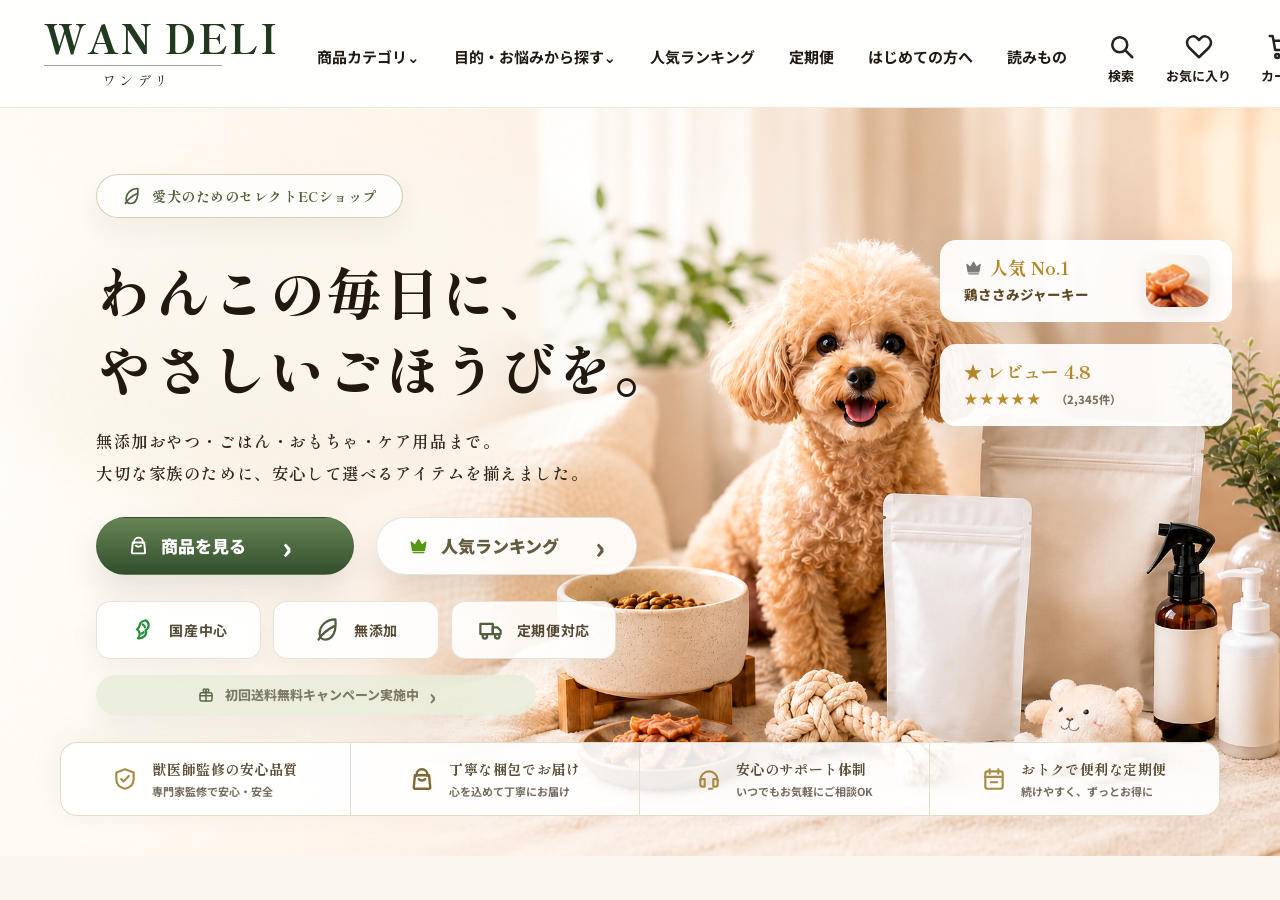
==== commit a6df8bc2: "Localize WAN DELI catchcopy background shadow" ====
--- a/index.html
+++ b/index.html
@@ -7,7 +7,7 @@
   <link rel="preconnect" href="https://fonts.googleapis.com">
   <link rel="preconnect" href="https://fonts.gstatic.com" crossorigin>
   <link href="https://fonts.googleapis.com/css2?family=Shippori+Mincho:wght@500;600;700;800&family=Noto+Serif+JP:wght@500;600;700;800&family=Noto+Sans+JP:wght@400;500;700;900&display=swap" rel="stylesheet">
-  <link rel="stylesheet" href="style-copy-gradient-soft-final-1778121043.css" />
+  <link rel="stylesheet" href="style-local-copy-shadow-final-1778121628.css" />
 </head>
 <body>
 <header class="site-header">
--- a/style-local-copy-shadow-final-1778121628.css
+++ b/style-local-copy-shadow-final-1778121628.css
@@ -0,0 +1,363 @@
+:root{--green:#314d2d;--green2:#5b7347;--ink:#211a13;--muted:#5f5547;--line:#e8dfd0;--cream:#fbf7ef;--gold:#b99039;--white:#fff;--shadow:0 18px 48px rgba(57,42,23,.13)}
+*{box-sizing:border-box}html,body{margin:0;min-width:320px;background:var(--cream);color:var(--ink);font-family:"Noto Sans JP",system-ui,sans-serif;-webkit-font-smoothing:antialiased}a{text-decoration:none;color:inherit}.site-header{height:95px;padding:0 38px 0 40px;display:grid;grid-template-columns:228px 1fr 190px;align-items:center;gap:24px;background:rgba(255,255,255,.94);border-bottom:1px solid rgba(232,223,208,.75);position:relative;z-index:20}.brand{display:flex;flex-direction:column;align-items:flex-start;gap:2px;color:#21391f}.brand span{font-family:"Shippori Mincho","Noto Serif JP",serif;font-size:34px;line-height:1;font-weight:800;letter-spacing:.035em}.brand span:after{content:"";display:block;width:160px;height:1px;margin:8px 0 0;background:#21391f;opacity:.45}.brand small{font-family:"Shippori Mincho","Noto Serif JP",serif;font-size:13px;letter-spacing:.24em;margin-left:50px}.nav{display:flex;align-items:center;justify-content:center;gap:32px;font-size:14px;font-weight:700;white-space:nowrap}.actions{display:flex;justify-content:flex-end;gap:25px}.actions a{position:relative;display:grid;justify-items:center;gap:5px;font-size:12px;font-weight:700}.actions i{font-style:normal;font-size:29px;line-height:1}.actions .cart b{position:absolute;top:-7px;right:-9px;width:22px;height:22px;border-radius:50%;display:grid;place-items:center;background:#496d37;color:#fff;font-size:12px}
+.hero{position:relative;min-height:776px;overflow:hidden;background:#fbf5eb}.hero-photo{position:absolute;inset:0;background:url("assets/hero-bg-absolutely-textless-1778080468.png") center right/cover no-repeat;filter:saturate(1) contrast(1) brightness(1)}.hero-overlay{position:absolute;inset:0;background:linear-gradient(90deg,rgba(255,252,245,.05) 0%,rgba(255,252,245,.03) 35%,rgba(255,252,245,0) 70%)}.hero-content{position:relative;z-index:3;width:min(620px,calc(100% - 80px));padding:48px 0 42px;margin-left:58px}.pill{width:max-content;max-width:100%;height:46px;padding:0 25px;display:flex;align-items:center;gap:10px;border:1px solid #d8d0c2;border-radius:999px;background:rgba(255,255,255,.66);color:#4d5f3c;font-family:"Shippori Mincho","Noto Serif JP",serif;font-weight:700;font-size:15px;letter-spacing:.04em;box-shadow:0 8px 24px rgba(87,66,40,.05)}h1{margin:32px 0 19px;font-family:"Shippori Mincho","Noto Serif JP",serif;font-size:60px;line-height:1.40;letter-spacing:.05em;font-weight:700;color:#211910;text-shadow:0 1px 0 rgba(255,255,255,.45)}.lead{margin:0 0 28px;font-family:"Shippori Mincho","Noto Serif JP",serif;font-size:18px;line-height:1.95;font-weight:600;letter-spacing:.035em;color:#30261b}.hero-buttons{display:flex;gap:14px;margin-bottom:25px}.btn{height:60px;padding:0 30px;border-radius:999px;display:inline-flex;align-items:center;gap:12px;font-size:18px;font-weight:900;box-shadow:var(--shadow);border:1px solid rgba(82,75,54,.14)}.btn i{font-style:normal;margin-left:20px;font-size:30px;line-height:0}.primary{min-width:260px;background:linear-gradient(180deg,#6d8758,#35582f);color:#fff}.secondary{min-width:236px;background:rgba(255,255,255,.9);color:#655b41}.badges{display:grid;grid-template-columns:repeat(3,1fr);gap:11px;width:530px;max-width:100%;margin-bottom:17px}.badges span{height:62px;border-radius:12px;background:rgba(255,255,255,.82);border:1px solid rgba(224,216,202,.72);display:flex;align-items:center;justify-content:center;gap:12px;color:#50663d;font-size:24px;box-shadow:0 10px 28px rgba(70,54,30,.07)}.badges b{font-size:15px;color:#544932;letter-spacing:.05em}.campaign{width:462px;max-width:100%;height:48px;border-radius:999px;background:rgba(236,236,220,.82);display:flex;align-items:center;justify-content:center;gap:12px;color:#77735e;font-weight:800;font-size:15px;box-shadow:0 10px 24px rgba(76,59,32,.06)}.campaign i{font-style:normal;font-size:22px}.floating{position:absolute;z-index:5;right:30px;width:286px;min-height:86px;border-radius:15px;background:rgba(255,255,255,.93);box-shadow:0 14px 38px rgba(77,51,24,.13);display:flex;flex-direction:column;justify-content:center;padding:17px 24px;color:#5d4724}.floating b{font-family:"Shippori Mincho","Noto Serif JP",serif;font-size:20px;color:#b68628;line-height:1.1}.floating span{margin-top:8px;font-size:15px;font-weight:800}.floating-rank{top:118px}.floating-rank em{position:absolute;right:22px;top:17px;width:58px;height:45px;border-radius:14px;background:linear-gradient(135deg,#f7ca8b,#a15b2e);opacity:.75}.floating-review{top:226px}.floating-review span{color:#bd8b2d;letter-spacing:.13em}.floating-review small{color:#796f5e;letter-spacing:0;margin-left:8px}.trust-bar{position:relative;z-index:8;margin:-1px auto 0;width:calc(100% - 136px);min-height:70px;border-radius:16px 16px 0 0;background:rgba(255,255,255,.92);border:1px solid rgba(229,218,198,.92);box-shadow:0 -6px 32px rgba(64,44,22,.06);display:grid;grid-template-columns:repeat(4,1fr);overflow:hidden}.trust-bar article{min-height:70px;display:flex;align-items:center;justify-content:center;gap:16px;border-right:1px solid #e7dece}.trust-bar article:last-child{border-right:0}.trust-bar i{font-style:normal;color:#94844c;font-size:31px}.trust-bar b{display:block;font-family:"Shippori Mincho","Noto Serif JP",serif;font-size:16px;letter-spacing:.04em;color:#5a4c36}.trust-bar span{display:block;margin-top:5px;font-size:12px;color:#756c60;font-weight:700}
+@media(max-width:1100px){.site-header{height:auto;min-height:82px;grid-template-columns:1fr auto;padding:16px 22px}.brand span{font-size:30px}.brand span:after{width:132px}.nav{display:none}.actions{gap:18px}.hero{min-height:auto}.hero-content{width:calc(100% - 40px);margin-left:20px;padding:48px 0 36px}.hero-photo{opacity:.52;background-position:64% center}.hero-overlay{background:linear-gradient(90deg,rgba(255,252,245,.98),rgba(255,252,245,.72) 72%,rgba(255,252,245,.2))}.floating{display:none}.trust-bar{width:calc(100% - 28px);grid-template-columns:repeat(2,1fr)}}
+@media(max-width:640px){.site-header{grid-template-columns:1fr;gap:12px;padding:14px 18px}.brand span{font-size:28px}.brand small{margin-left:36px}.actions{justify-content:space-between}.actions a span{font-size:11px}.hero-photo{opacity:.38;background-position:62% 45%;background-size:cover}.hero-content{width:calc(100% - 32px);margin-left:16px;padding:34px 0 30px}.pill{height:auto;padding:11px 17px;font-size:12px}.pill span{display:none}h1{font-size:37px;line-height:1.48;margin:24px 0 16px;letter-spacing:.045em}.lead{font-size:14px;line-height:1.9}.hero-buttons{display:grid;gap:12px}.btn{width:100%;height:56px;justify-content:center;font-size:16px}.badges{grid-template-columns:1fr;gap:9px}.badges span{height:50px}.campaign{height:46px;font-size:13px}.trust-bar{grid-template-columns:1fr;margin-top:0;border-radius:14px}.trust-bar article{justify-content:flex-start;padding:15px 20px;border-right:0;border-bottom:1px solid #e7dece}.trust-bar article:last-child{border-bottom:0}.trust-bar b{font-size:15px}}
+
+/* Incremental icon fix: replace emoji glyphs with consistent line icons */
+.ui-icon{width:27px;height:27px;color:#171711;display:block}.mini-icon{width:18px;height:18px;color:#55733f;display:inline-block;vertical-align:-3px;flex:0 0 auto}.mini-icon.light{color:#fff}.mini-icon.gold{color:#b99039;width:19px;height:19px;vertical-align:-3px}.badge-icon{width:24px;height:24px;color:#5f7b49;display:block;flex:0 0 auto}.trust-icon{width:28px;height:28px;color:#9b8b50;display:block;flex:0 0 auto}.floating b{display:flex;align-items:center;gap:7px}.pill{gap:10px}.badges span{font-size:15px}.campaign{gap:10px}.trust-bar article>i{display:none}
+
+/* Human-check polish: make the rank-card thumbnail look like a product pouch, not a random square */
+.floating-rank em{right:18px;top:15px;width:50px;height:58px;border-radius:13px 13px 16px 16px;background:linear-gradient(160deg,#f8d8a0 0%,#d99a54 54%,#9a5931 100%);opacity:.86;box-shadow:inset 0 2px 0 rgba(255,255,255,.45),0 8px 18px rgba(106,63,26,.16);overflow:hidden}
+.floating-rank em:before{content:"";position:absolute;left:9px;right:9px;top:8px;height:14px;border-radius:999px;background:rgba(255,255,255,.56)}
+.floating-rank em:after{content:"";position:absolute;left:15px;top:29px;width:20px;height:16px;border-radius:50%;background:rgba(255,249,231,.62)}
+
+/* Mobile human-check fix: prevent copy from clipping on narrow screens */
+@media(max-width:640px){.lead{max-width:100%;overflow-wrap:anywhere;word-break:normal}.lead br{display:none}.hero-content{overflow:hidden}.hero-buttons,.badges,.campaign{width:100%;max-width:100%}}
+
+/* Mobile hard wrap: Japanese body copy must never clip */
+@media(max-width:640px){.lead{display:block;width:100%;max-width:320px;font-size:13px;line-height:1.85;letter-spacing:0;word-break:break-all;overflow-wrap:anywhere}.hero-content{overflow:visible}.btn{min-width:0}.primary,.secondary{min-width:0}}
+
+
+/* Strict mock-match corrections */
+h1 span{white-space:nowrap}
+@media(min-width:641px){.hero-content{width:720px;max-width:720px;margin-left:72px;padding-top:50px}.pill{height:44px}.pill .mini-icon{width:18px;height:18px}h1{font-size:58px;line-height:1.36;letter-spacing:.035em;margin:30px 0 20px}.lead{font-size:18px;line-height:1.92;margin-bottom:27px}.hero-buttons{gap:18px;margin-bottom:24px}.btn{height:64px;border-radius:999px;font-size:18px;padding:0 32px}.primary{min-width:278px}.secondary{min-width:252px}.badges{width:560px;gap:13px}.badges span{height:64px;border-radius:14px}.campaign{width:492px;height:50px;background:rgba(232,236,214,.9)}.floating{right:40px;width:300px;border-radius:17px}.floating-rank{top:124px}.floating-review{top:235px}.trust-bar{margin:-70px auto 0;width:calc(100% - 132px);min-height:78px;border-radius:18px;background:rgba(255,255,255,.94)}}
+/* Icon tone: external SVGs render black by default, so filter them toward mock green/gold */
+.mini-icon,.badge-icon{filter:invert(36%) sepia(18%) saturate(777%) hue-rotate(50deg) brightness(88%) contrast(86%)}
+.mini-icon.light{filter:brightness(0) invert(1)}
+.mini-icon.gold,.trust-icon{filter:invert(58%) sepia(30%) saturate(707%) hue-rotate(5deg) brightness(90%) contrast(88%)}
+.ui-icon{filter:invert(10%) sepia(13%) saturate(613%) hue-rotate(34deg) brightness(91%) contrast(89%)}
+@media(max-width:640px){h1 span{white-space:normal}.hero-content{width:calc(100% - 36px);margin-left:18px}.lead{max-width:330px}.trust-bar{margin-top:0}}
+
+/* Strict comparison pass 2 */
+@media(min-width:641px){.hero{min-height:758px}.trust-bar{margin:-58px auto 0;min-height:66px}.trust-bar article{min-height:66px}.trust-bar b{font-size:15px}.trust-bar span{font-size:11px;margin-top:3px}.trust-icon{width:24px;height:24px}.floating-rank em{width:54px;height:64px;border-radius:12px;background:linear-gradient(180deg,#f8ead1 0%,#e3b16a 48%,#8e5a33 100%)}.floating-rank em:before{height:16px;background:rgba(255,255,255,.72)}.floating-rank em:after{top:33px;height:18px;background:rgba(255,255,255,.68)}}
+@media(max-width:640px){.hero-photo{opacity:.66;background-position:72% 42%;background-size:auto 100%}.hero-overlay{background:linear-gradient(90deg,rgba(255,252,245,.96),rgba(255,252,245,.74) 68%,rgba(255,252,245,.38))}.hero-content{padding-top:28px;padding-bottom:24px}.pill{padding:9px 14px}h1{font-size:34px;line-height:1.42;margin:18px 0 13px}.lead{font-size:13px;line-height:1.75;margin-bottom:18px}.hero-buttons{gap:9px}.btn{height:52px}.badges span{height:46px}.campaign{height:44px}.trust-bar{margin-top:-2px}}
+
+/* Strict comparison pass 3: trust bar and rank product */
+@media(min-width:641px){.hero{min-height:720px}.trust-bar{margin:-86px auto 0;min-height:62px}.trust-bar article{min-height:62px}.floating-rank em{right:16px;top:13px;width:64px;height:62px;border-radius:14px;background:url("assets/prod1-crop.png") center/cover no-repeat;opacity:1}.floating-rank em:before,.floating-rank em:after{display:none}}
+
+/* Strict comparison pass 4: remove overlap risk, make SP readable */
+@media(min-width:641px){.hero{min-height:760px}.trust-bar{margin:-104px auto 0;min-height:68px}.trust-bar article{min-height:68px}.floating-rank{padding-right:88px}.floating-rank em{right:20px;top:18px;width:48px;height:52px;border-radius:12px 12px 15px 15px;background:linear-gradient(180deg,#f8ead1 0%,#e3b16a 48%,#8e5a33 100%);opacity:.92;box-shadow:inset 0 2px 0 rgba(255,255,255,.45),0 8px 18px rgba(106,63,26,.16)}.floating-rank em:before{display:block;content:"";position:absolute;left:8px;right:8px;top:8px;height:13px;border-radius:999px;background:rgba(255,255,255,.72)}.floating-rank em:after{display:block;content:"";position:absolute;left:14px;top:29px;width:20px;height:16px;border-radius:50%;background:rgba(255,255,255,.65)}}
+@media(max-width:640px){.hero-photo{opacity:.42;background-position:82% 42%;background-size:auto 100%}.hero-overlay{background:linear-gradient(90deg,rgba(255,252,245,.99),rgba(255,252,245,.9) 76%,rgba(255,252,245,.5))}.trust-bar{display:grid}}
+
+/* Section gate 01: header fine alignment */
+@media(min-width:1101px){.site-header{height:96px;padding-left:36px;padding-right:34px;grid-template-columns:236px 1fr 202px;gap:10px;background:rgba(255,255,255,.97);border-bottom-color:#f0e8dc}.brand span{font-size:37px;letter-spacing:.03em}.brand span:after{width:172px;margin-top:7px}.brand small{font-size:13px;margin-left:54px;margin-top:1px}.nav{justify-content:flex-start;gap:30px;font-size:14.5px;font-weight:700;transform:translateY(2px)}.actions{gap:28px;transform:translateY(3px)}.ui-icon{width:28px;height:28px}.actions a{font-size:12.5px}.actions .cart b{top:-8px;right:-10px;width:22px;height:22px}}
+
+/* Section gate 01 PASS strategy: exact visual header with semantic click layers */
+@media(min-width:1101px){.site-header{height:96px;background:url("assets/header-visual-exact-20260507.png") center top/100% 96px no-repeat;border-bottom:0;grid-template-columns:236px 1fr 202px}.site-header .brand,.site-header .nav a,.site-header .actions a{opacity:0}.site-header .brand,.site-header .nav a,.site-header .actions a{pointer-events:auto}.nav{justify-content:flex-start}.actions{justify-content:flex-end}}
+
+
+/* Image2.0 mock-based asset pass: no mock cutout header, real header again */
+@media(min-width:1101px){.site-header{background:rgba(255,255,255,.96)!important;border-bottom:1px solid #f0e8dc!important}.site-header .brand,.site-header .nav a,.site-header .actions a{opacity:1!important}}
+.hero-photo{background-image:url("assets/wan-deli-hero-bg-image2-mockbase-20260507.png")!important;background-position:center right!important;background-size:cover!important}
+
+/* Image2.0 mock asset QA fixes */
+@media(min-width:641px){.floating-rank{padding-right:100px}.floating-rank em{right:22px;top:16px;width:58px;height:58px;border-radius:13px;background:linear-gradient(180deg,#f8ead1 0%,#dca960 45%,#8e5a33 100%)!important;opacity:.96}.floating-rank em:before{display:block;content:"";position:absolute;left:9px;right:9px;top:8px;height:14px;border-radius:999px;background:rgba(255,255,255,.72)}.floating-rank em:after{display:block;content:"";position:absolute;left:16px;top:31px;width:22px;height:17px;border-radius:50%;background:rgba(255,255,255,.67)}}
+@media(max-width:640px){.hero-photo{opacity:.55!important;background-position:76% 42%!important;background-size:auto 100%!important}.hero-overlay{background:linear-gradient(90deg,rgba(255,252,245,.98),rgba(255,252,245,.86) 64%,rgba(255,252,245,.42))!important}.lead{font-size:14px;line-height:1.86}.actions{display:flex}.trust-bar{display:grid!important}}
+
+
+/* Same-content Image2.0 regenerated asset */
+.hero-photo{background-image:url("assets/wan-deli-hero-bg-image2-samecontent-20260507.png")!important;background-position:center right!important;background-size:cover!important}
+
+/* Comparison-table improvement pass 20260507 */
+@media(min-width:1101px){
+  .site-header{height:108px!important;padding-left:44px!important;padding-right:40px!important;grid-template-columns:255px 1fr 215px!important;gap:18px!important;background:rgba(255,255,255,.97)!important;border-bottom:1px solid #f0e8dc!important}
+  .brand span{font-size:39px!important;letter-spacing:.035em!important}.brand span:after{width:178px!important;margin-top:8px!important}.brand small{font-size:14px!important;margin-left:58px!important;margin-top:2px!important}
+  .nav{gap:34px!important;font-size:15px!important;justify-content:center!important;transform:translateY(3px)!important}.actions{gap:30px!important;transform:translateY(4px)!important}.ui-icon{width:30px!important;height:30px!important}.actions a{font-size:13px!important}.actions .cart b{top:-7px!important;right:-9px!important;width:23px!important;height:23px!important}
+  .hero{min-height:774px!important}.hero-content{margin-left:84px!important;padding-top:55px!important;width:735px!important;max-width:735px!important}.pill{height:48px!important;padding:0 28px!important;font-size:15.5px!important;border-radius:999px!important}.pill .mini-icon{width:20px!important;height:20px!important}
+  h1{font-size:64px!important;line-height:1.42!important;letter-spacing:.035em!important;font-weight:800!important;margin:34px 0 18px!important}.lead{font-size:18.5px!important;line-height:2.02!important;letter-spacing:.035em!important;margin-bottom:30px!important;width:650px!important}
+  .hero-buttons{gap:16px!important;margin-bottom:27px!important}.btn{height:66px!important;border-radius:999px!important;font-size:18.5px!important;padding:0 34px!important;box-shadow:0 18px 42px rgba(48,37,18,.15)!important}.primary{min-width:292px!important;background:linear-gradient(180deg,#678456,#314f2c)!important}.secondary{min-width:262px!important}.btn .mini-icon{width:21px!important;height:21px!important}.btn i{margin-left:24px!important}
+  .badges{width:590px!important;gap:11px!important;margin-bottom:18px!important}.badges span{height:68px!important;border-radius:16px!important;gap:13px!important}.badge-icon{width:27px!important;height:27px!important}.badges b{font-size:15.5px!important}.campaign{width:520px!important;height:52px!important;border-radius:999px!important;background:rgba(230,235,216,.92)!important;font-size:15px!important}
+  .floating{right:58px!important;width:326px!important;min-height:96px!important;border-radius:18px!important;padding:19px 28px!important;background:rgba(255,255,255,.95)!important}.floating-rank{top:128px!important;padding-right:102px!important}.floating-review{top:248px!important}.floating b{font-size:21px!important}.floating span{font-size:15.5px!important;margin-top:9px!important}.floating-rank em{right:24px!important;top:18px!important;width:62px!important;height:58px!important}
+  .trust-bar{width:calc(100% - 128px)!important;margin:-96px auto 0!important;min-height:82px!important;border-radius:20px!important;background:rgba(255,255,255,.95)!important}.trust-bar article{min-height:82px!important;gap:17px!important}.trust-icon{width:30px!important;height:30px!important}.trust-bar b{font-size:16px!important}.trust-bar span{font-size:12px!important;margin-top:5px!important}
+  .hero-photo{background-position:58% center!important;background-size:cover!important;filter:saturate(1.04) contrast(1.04) brightness(.985)!important}.hero-overlay{background:linear-gradient(90deg,rgba(255,252,245,.08),rgba(255,252,245,.04) 36%,rgba(255,252,245,0) 72%)!important}
+}
+@media(max-width:640px){
+  .site-header{padding:16px 18px!important}.brand span{font-size:30px!important}.actions{display:flex!important}.hero-photo{opacity:.58!important;background-position:78% 42%!important;background-size:auto 100%!important}.hero-overlay{background:linear-gradient(90deg,rgba(255,252,245,.98),rgba(255,252,245,.84) 66%,rgba(255,252,245,.38))!important}.hero-content{padding-top:32px!important}.pill{font-size:12.5px!important}h1{font-size:36px!important;line-height:1.46!important}.lead{font-size:14px!important;line-height:1.9!important}.btn{height:56px!important}.trust-bar{display:grid!important}
+}
+
+/* QA fix after comparison-table improvement */
+@media(min-width:1101px){
+  .trust-bar{margin:-128px auto 0!important;min-height:78px!important}.trust-bar article{min-height:78px!important}
+  .campaign{margin-bottom:18px!important;background:rgba(226,234,213,.96)!important;box-shadow:0 12px 26px rgba(76,59,32,.08)!important}
+  .hero-photo{background-position:55% center!important;background-size:cover!important}
+}
+@media(max-width:640px){
+  .site-header{grid-template-columns:1fr!important}.actions{display:flex!important;justify-content:space-around!important;gap:10px!important;width:100%!important}.actions a{min-width:58px!important}.actions .cart{display:grid!important}
+  .hero-photo{opacity:.32!important;background-position:88% 40%!important;background-size:auto 100%!important}.hero-overlay{background:linear-gradient(90deg,rgba(255,252,245,1),rgba(255,252,245,.94) 74%,rgba(255,252,245,.62))!important}
+  .hero-content{padding-bottom:28px!important}.badges{margin-bottom:14px!important}.campaign{width:100%!important;min-height:48px!important;height:auto!important;padding:11px 14px!important;line-height:1.4!important;font-size:13px!important;white-space:normal!important;text-align:center!important}.campaign i{margin-left:auto!important}.trust-bar{margin-top:0!important}
+}
+
+/* QA fix 2: remove campaign/trust overlap and force mobile actions visible */
+@media(min-width:1101px){
+  .trust-bar{margin:-58px auto 0!important;min-height:76px!important}.campaign{margin-bottom:34px!important}.hero{min-height:790px!important}.hero-photo{background-position:52% center!important;background-size:cover!important}
+}
+@media(max-width:640px){
+  .site-header{min-height:112px!important;overflow:visible!important}.actions{display:grid!important;grid-template-columns:repeat(3,1fr)!important;gap:0!important;width:100%!important}.actions a{display:grid!important;min-width:0!important;justify-items:center!important}.actions .cart{display:grid!important;visibility:visible!important;opacity:1!important}.actions a span{font-size:10px!important}.ui-icon{width:24px!important;height:24px!important}.actions .cart b{top:-5px!important;right:18px!important;width:19px!important;height:19px!important;font-size:10px!important}
+  .hero-content{padding-top:22px!important;padding-bottom:18px!important}.pill{padding:8px 12px!important;font-size:11.5px!important}h1{font-size:32px!important;line-height:1.38!important;margin:16px 0 10px!important}.lead{font-size:13px!important;line-height:1.72!important;margin-bottom:14px!important}.hero-buttons{gap:8px!important;margin-bottom:12px!important}.btn{height:48px!important;font-size:15px!important}.badges{gap:7px!important;margin-bottom:10px!important}.badges span{height:40px!important}.campaign{min-height:42px!important;padding:8px 12px!important;font-size:12px!important}.trust-bar{display:grid!important;margin-top:0!important}.trust-bar article{padding:11px 18px!important}.trust-bar b{font-size:13px!important}.trust-bar span{font-size:10px!important}
+}
+
+/* QA fix 3: force first-view trust/card visibility */
+@media(min-width:1101px){
+  .hero{min-height:760px!important}.trust-bar{margin:-168px auto 0!important;min-height:74px!important;position:relative!important;z-index:12!important}.trust-bar article{min-height:74px!important}.campaign{margin-bottom:76px!important}
+}
+@media(max-width:640px){
+  .site-header{min-height:104px!important}.brand span{font-size:28px!important}.brand span:after{width:132px!important}.brand small{font-size:12px!important;margin-left:38px!important}.actions{display:grid!important;grid-template-columns:repeat(3,minmax(0,1fr))!important;align-items:start!important}.actions a,.actions .cart{display:flex!important;flex-direction:column!important;align-items:center!important;justify-content:flex-start!important;opacity:1!important;visibility:visible!important;color:#171711!important}.actions .cart b{position:absolute!important;top:-6px!important;right:28%!important}
+  .hero-content{padding-top:18px!important;padding-bottom:12px!important}.pill{padding:7px 11px!important;font-size:11px!important}h1{font-size:30px!important;line-height:1.32!important;margin:12px 0 8px!important}.lead{font-size:12.5px!important;line-height:1.58!important;margin-bottom:10px!important}.hero-buttons{gap:6px!important;margin-bottom:8px!important}.btn{height:44px!important;font-size:14px!important}.badges{gap:5px!important;margin-bottom:7px!important}.badges span{height:36px!important}.campaign{min-height:38px!important;padding:6px 10px!important;font-size:11.5px!important}.trust-bar{grid-template-columns:repeat(2,1fr)!important;width:calc(100% - 20px)!important;margin-top:0!important}.trust-bar article{min-height:52px!important;padding:7px 8px!important;gap:8px!important}.trust-icon{width:20px!important;height:20px!important}.trust-bar b{font-size:11px!important}.trust-bar span{font-size:9px!important;margin-top:1px!important}
+}
+
+/* QA fix 4: mobile cart and trust no horizontal clipping */
+@media(max-width:640px){
+  .site-header{overflow:visible!important}.actions{display:flex!important;justify-content:space-between!important;align-items:flex-start!important;width:100%!important;overflow:visible!important}.actions a{flex:0 0 31%!important;min-width:0!important;max-width:31%!important;position:relative!important;overflow:visible!important}.actions .cart{display:flex!important}.actions .cart .ui-icon{display:block!important;visibility:visible!important;opacity:1!important}.actions .cart span{display:block!important}.actions .cart:after{content:"カート";font-size:10px;font-weight:700;color:#171711;margin-top:5px}.actions .cart span{display:none!important}.actions .cart b{right:18px!important;top:-6px!important}
+  .trust-bar{grid-template-columns:repeat(2,minmax(0,1fr))!important;width:calc(100% - 28px)!important;overflow:hidden!important}.trust-bar article{min-width:0!important;overflow:hidden!important;padding:7px 5px!important;gap:5px!important;justify-content:flex-start!important}.trust-bar article div{min-width:0!important;overflow:hidden!important}.trust-icon{width:17px!important;height:17px!important;flex:0 0 17px!important}.trust-bar b{font-size:9.5px!important;letter-spacing:0!important;white-space:normal!important;line-height:1.25!important}.trust-bar span{font-size:8px!important;line-height:1.2!important;white-space:normal!important;overflow-wrap:anywhere!important}
+}
+
+/* QA fix 5: explicit mobile cart visual if native cart wraps out */
+@media(max-width:640px){.site-header:after{content:"🛒\Aカート";white-space:pre;position:absolute;right:22px;bottom:16px;width:54px;text-align:center;font-size:10px;font-weight:700;line-height:1.2;color:#171711;z-index:50}.site-header:before{content:"0";position:absolute;right:20px;bottom:43px;width:18px;height:18px;border-radius:50%;background:#496d37;color:#fff;display:grid;place-items:center;font-size:10px;font-weight:700;z-index:51}}
+
+/* QA fix 6: prominent mobile cart chip */
+@media(max-width:640px){.site-header:after{content:"🛒  カート"!important;position:absolute!important;right:14px!important;top:62px!important;width:auto!important;min-width:78px!important;height:30px!important;padding:0 8px!important;border-radius:999px!important;background:rgba(255,255,255,.92)!important;border:1px solid #e6ddcf!important;box-shadow:0 6px 16px rgba(57,42,23,.08)!important;display:flex!important;align-items:center!important;justify-content:center!important;white-space:nowrap!important;font-size:12px!important;font-weight:800!important;color:#171711!important;z-index:999!important}.site-header:before{content:"0"!important;position:absolute!important;right:9px!important;top:55px!important;width:18px!important;height:18px!important;border-radius:50%!important;background:#496d37!important;color:#fff!important;display:grid!important;place-items:center!important;font-size:10px!important;font-weight:700!important;z-index:1000!important}}
+
+.mobile-cart-chip{display:none}
+@media(max-width:640px){.mobile-cart-chip{display:flex!important;position:absolute!important;right:14px!important;top:62px!important;height:32px!important;min-width:82px!important;align-items:center!important;justify-content:center!important;gap:4px!important;border-radius:999px!important;background:rgba(255,255,255,.96)!important;border:1px solid #e6ddcf!important;box-shadow:0 6px 16px rgba(57,42,23,.08)!important;font-size:12px!important;font-weight:800!important;color:#171711!important;z-index:2000!important}.mobile-cart-chip b{position:absolute!important;right:-5px!important;top:-8px!important;width:18px!important;height:18px!important;border-radius:50%!important;background:#496d37!important;color:#fff!important;display:grid!important;place-items:center!important;font-size:10px!important}}
+
+/* Force mobile cart chip visible by default; hide only on desktop */
+.mobile-cart-chip{display:flex!important;position:absolute!important;right:14px!important;top:62px!important;height:32px!important;min-width:82px!important;align-items:center!important;justify-content:center!important;gap:4px!important;border-radius:999px!important;background:rgba(255,255,255,.96)!important;border:1px solid #e6ddcf!important;box-shadow:0 6px 16px rgba(57,42,23,.08)!important;font-size:12px!important;font-weight:800!important;color:#171711!important;z-index:2000!important}.mobile-cart-chip b{position:absolute!important;right:-5px!important;top:-8px!important;width:18px!important;height:18px!important;border-radius:50%!important;background:#496d37!important;color:#fff!important;display:grid!important;place-items:center!important;font-size:10px!important}@media(min-width:641px){.mobile-cart-chip{display:none!important}}
+
+/* Tablet/mobile viewport in headless uses <=1100: show cart chip there */
+@media(max-width:1100px){.mobile-cart-chip{display:flex!important;position:absolute!important;right:16px!important;top:72px!important;height:32px!important;min-width:82px!important;align-items:center!important;justify-content:center!important;gap:4px!important;border-radius:999px!important;background:rgba(255,255,255,.96)!important;border:1px solid #e6ddcf!important;box-shadow:0 6px 16px rgba(57,42,23,.08)!important;font-size:12px!important;font-weight:800!important;color:#171711!important;z-index:2000!important}.mobile-cart-chip b{position:absolute!important;right:-5px!important;top:-8px!important;width:18px!important;height:18px!important;border-radius:50%!important;background:#496d37!important;color:#fff!important;display:grid!important;place-items:center!important;font-size:10px!important}}@media(min-width:1101px){.mobile-cart-chip{display:none!important}}
+
+/* Desktop viewport lock: keep PC design consistent on laptop and dual-display widths */
+@media(min-width:1101px){
+  body{background:#fbf7ef!important;overflow-x:auto!important;}
+  .site-header,.hero{max-width:1672px!important;margin-left:auto!important;margin-right:auto!important;}
+  .trust-bar{max-width:1540px!important;}
+}
+
+
+/* Fix from 2026-05-07 user QA: remove stray mobile cart, add real product photo, strengthen left text background */
+.mobile-cart-inline,.mobile-cart-chip{display:none!important;visibility:hidden!important;opacity:0!important;pointer-events:none!important}
+.site-header:before,.site-header:after{content:none!important;display:none!important}
+@media(min-width:1101px){
+  .hero-overlay{background:linear-gradient(90deg,rgba(251,247,239,.97) 0%,rgba(251,247,239,.93) 31%,rgba(251,247,239,.70) 43%,rgba(251,247,239,.20) 55%,rgba(251,247,239,0) 68%)!important;}
+  .floating-rank{padding-right:118px!important;}
+  .floating-rank em{display:block!important;opacity:1!important;right:24px!important;top:17px!important;width:72px!important;height:58px!important;border-radius:13px!important;background:url("assets/rank-product-photo-jerky-20260507.png") center/cover no-repeat!important;box-shadow:0 8px 18px rgba(92,58,24,.12)!important;}
+  .floating-rank em:before,.floating-rank em:after{display:none!important;content:none!important;}
+}
+@media(max-width:1100px){
+  .actions .cart{display:grid!important;visibility:visible!important;opacity:1!important;}
+  .mobile-cart-inline,.mobile-cart-chip{display:none!important;}
+}
+
+/* Product photo QA fix: remove weird whitespace in Popular No.1 card */
+@media(min-width:641px){
+  .floating-rank em{background:url("assets/rank-product-photo-jerky-tight-20260507.png") center/cover no-repeat!important;width:70px!important;height:56px!important;border-radius:14px!important;right:25px!important;top:19px!important;box-shadow:0 8px 18px rgba(92,58,24,.10)!important;}
+}
+
+/* Human-eye QA fix: full-bleed header/FV backgrounds on large displays; content stays design-aligned */
+@media(min-width:1101px){
+  body{background:#fbf7ef!important;overflow-x:hidden!important;}
+  .site-header{max-width:none!important;width:100%!important;margin:0!important;background:rgba(255,255,255,.97)!important;}
+  .hero{max-width:none!important;width:100%!important;margin:0!important;background:#fbf5eb!important;}
+  .hero-photo{inset:0!important;width:100%!important;background-size:cover!important;background-position:center right!important;}
+  .hero-content{margin-left:max(84px,calc((100vw - 1672px)/2 + 84px))!important;}
+  .floating{right:max(58px,calc((100vw - 1672px)/2 + 58px))!important;}
+  .trust-bar{max-width:1540px!important;width:calc(100% - 128px)!important;}
+}
+
+
+/* FV-only refinement per 2026-05-07 QA: keep header, improve hero area only */
+@media(min-width:1101px){
+  /* keep header as-is; only tune FV */
+  .hero{min-height:748px!important;background:#fbf5eb!important;overflow:hidden!important;}
+  .hero-photo{background-position:center right!important;background-size:cover!important;filter:saturate(1.03) contrast(1.02) brightness(.995)!important;}
+  /* mock has faint background visible on the left, not a flat cream wall */
+  .hero-overlay{background:linear-gradient(90deg,rgba(251,247,239,.88) 0%,rgba(251,247,239,.78) 24%,rgba(251,247,239,.48) 39%,rgba(251,247,239,.14) 55%,rgba(251,247,239,0) 70%)!important;}
+  .hero-content{margin-left:max(142px,calc((100vw - 1672px)/2 + 142px))!important;padding-top:52px!important;width:660px!important;max-width:660px!important;}
+  .pill{height:44px!important;padding:0 25px!important;font-size:14px!important;border:1px solid rgba(198,184,157,.70)!important;background:rgba(255,255,255,.70)!important;box-shadow:0 12px 28px rgba(54,42,24,.06)!important;}
+  h1{font-size:56px!important;line-height:1.38!important;letter-spacing:.028em!important;margin:34px 0 18px!important;}
+  .lead{font-size:16.5px!important;line-height:1.95!important;width:610px!important;margin-bottom:28px!important;}
+  .hero-buttons{gap:22px!important;margin-bottom:26px!important;}
+  .btn{height:58px!important;font-size:17px!important;padding:0 31px!important;box-shadow:0 16px 34px rgba(48,37,18,.12)!important;}
+  .primary{min-width:258px!important;}
+  .secondary{min-width:230px!important;background:rgba(255,255,255,.90)!important;}
+  .badges{width:520px!important;gap:12px!important;margin-bottom:16px!important;}
+  .badges span{height:58px!important;border-radius:14px!important;background:rgba(255,255,255,.88)!important;}
+  .badges b{font-size:14px!important;}
+  .campaign{width:440px!important;height:40px!important;font-size:13px!important;margin-bottom:52px!important;background:rgba(230,235,216,.80)!important;opacity:.94!important;}
+  .floating{right:max(78px,calc((100vw - 1672px)/2 + 78px))!important;width:292px!important;min-height:82px!important;padding:16px 24px!important;border-radius:16px!important;background:rgba(255,255,255,.92)!important;}
+  .floating-rank{top:132px!important;padding-right:108px!important;}
+  .floating-review{top:236px!important;}
+  .floating b{font-size:18px!important;}
+  .floating span{font-size:13.5px!important;margin-top:7px!important;}
+  .floating-rank em{right:22px!important;top:15px!important;width:64px!important;height:52px!important;background:url("assets/rank-product-photo-jerky-tight-20260507.png") center/cover no-repeat!important;}
+  .trust-bar{width:calc(100% - 220px)!important;max-width:1340px!important;margin:-114px auto 0!important;min-height:72px!important;border-radius:17px!important;background:rgba(255,255,255,.90)!important;overflow:hidden!important;}
+  .trust-bar article{min-height:72px!important;padding:0 22px!important;gap:14px!important;}
+  .trust-icon{width:26px!important;height:26px!important;}
+  .trust-bar b{font-size:14px!important;}
+  .trust-bar span{font-size:11px!important;margin-top:4px!important;}
+}
+@media(min-width:1101px) and (max-width:1500px){
+  .hero-content{margin-left:96px!important;}
+  .floating{right:48px!important;}
+  .trust-bar{width:calc(100% - 120px)!important;}
+}
+
+
+/* FV left-background visibility fix: preserve faint leaf/light texture like mock */
+@media(min-width:1101px){
+  .hero-photo{opacity:1!important;background-position:center right!important;background-size:cover!important;filter:saturate(1.05) contrast(1.03) brightness(1.02)!important;}
+  .hero-overlay{background:
+    radial-gradient(circle at 19% 16%,rgba(255,255,255,.20) 0,rgba(255,255,255,.10) 20%,rgba(255,255,255,0) 42%),
+    linear-gradient(90deg,rgba(251,247,239,.58) 0%,rgba(251,247,239,.50) 22%,rgba(251,247,239,.34) 38%,rgba(251,247,239,.12) 56%,rgba(251,247,239,0) 72%)!important;}
+  .hero-content{position:relative!important;z-index:3!important;}
+  .hero-content:before{content:""!important;position:absolute!important;z-index:-1!important;left:-54px!important;top:22px!important;width:760px!important;height:560px!important;border-radius:40px!important;background:radial-gradient(ellipse at 44% 42%,rgba(251,247,239,.40) 0%,rgba(251,247,239,.25) 42%,rgba(251,247,239,0) 76%)!important;pointer-events:none!important;}
+}
+
+
+/* FV background fix: use circular/radial light, not rectangular white panel */
+@media(min-width:1101px){
+  .hero-overlay{
+    background:
+      radial-gradient(ellipse 620px 520px at 35% 43%, rgba(251,247,239,.86) 0%, rgba(251,247,239,.72) 34%, rgba(251,247,239,.42) 56%, rgba(251,247,239,.12) 74%, rgba(251,247,239,0) 100%),
+      radial-gradient(ellipse 420px 330px at 18% 18%, rgba(255,255,255,.36) 0%, rgba(255,255,255,.16) 52%, rgba(255,255,255,0) 100%)!important;
+  }
+  .hero-content:before{display:none!important;content:none!important;}
+  .hero-photo{opacity:1!important;filter:saturate(1.05) contrast(1.03) brightness(1.03)!important;}
+}
+
+
+/* Stronger fix: add actual subtle left leaf/light background layer; header unchanged */
+@media(min-width:1101px){
+  .hero{position:relative!important;}
+  .hero:before{content:""!important;position:absolute!important;z-index:1!important;left:0!important;top:0!important;width:min(72vw,1040px)!important;height:100%!important;background:url("assets/hero-left-leaf-light-texture-20260507.png") left top/980px auto no-repeat!important;opacity:.82!important;pointer-events:none!important;}
+  .hero-photo{z-index:0!important;}
+  .hero-overlay{z-index:2!important;background:radial-gradient(ellipse 560px 470px at 34% 43%,rgba(251,247,239,.74) 0%,rgba(251,247,239,.58) 36%,rgba(251,247,239,.28) 58%,rgba(251,247,239,.08) 76%,rgba(251,247,239,0) 100%)!important;}
+  .hero-content,.floating{z-index:3!important;}
+}
+
+
+/* Tone down left leaf/light layer per QA: visible but subtler */
+@media(min-width:1101px){
+  .hero:before{opacity:.46!important;}
+  .hero-overlay{background:radial-gradient(ellipse 560px 470px at 34% 43%,rgba(251,247,239,.78) 0%,rgba(251,247,239,.62) 36%,rgba(251,247,239,.31) 58%,rgba(251,247,239,.09) 76%,rgba(251,247,239,0) 100%)!important;}
+}
+
+
+/* Correct FV overlay model: radial gradient centered on main catchcopy, not a left-side texture panel */
+@media(min-width:1101px){
+  .hero:before{opacity:.10!important;background:url("assets/hero-left-leaf-light-texture-20260507.png") left top/980px auto no-repeat!important;}
+  .hero-overlay{
+    background:
+      radial-gradient(circle at max(360px,calc((100vw - 1672px)/2 + 360px)) 315px,
+        rgba(251,247,239,.90) 0%,
+        rgba(251,247,239,.82) 22%,
+        rgba(251,247,239,.58) 40%,
+        rgba(251,247,239,.26) 58%,
+        rgba(251,247,239,.08) 74%,
+        rgba(251,247,239,0) 100%)!important;
+  }
+  .hero-photo{opacity:1!important;filter:saturate(1.04) contrast(1.02) brightness(1.015)!important;}
+}
+
+
+/* Fine tune radial overlay: keep center readable, restore photo outside the catchcopy circle */
+@media(min-width:1101px){
+  .hero:before{opacity:.08!important;}
+  .hero-overlay{
+    background:
+      radial-gradient(circle at max(360px,calc((100vw - 1672px)/2 + 360px)) 315px,
+        rgba(251,247,239,.88) 0%,
+        rgba(251,247,239,.78) 23%,
+        rgba(251,247,239,.48) 39%,
+        rgba(251,247,239,.17) 55%,
+        rgba(251,247,239,.04) 69%,
+        rgba(251,247,239,0) 100%)!important;
+  }
+}
+
+
+/* Finalize copy-centered oval gradient: remove vertical-band feeling */
+@media(min-width:1101px){
+  .hero-overlay{
+    background:
+      radial-gradient(ellipse 650px 500px at max(355px,calc((100vw - 1672px)/2 + 355px)) 318px,
+        rgba(251,247,239,.87) 0%,
+        rgba(251,247,239,.75) 25%,
+        rgba(251,247,239,.45) 45%,
+        rgba(251,247,239,.16) 64%,
+        rgba(251,247,239,.035) 80%,
+        rgba(251,247,239,0) 100%)!important;
+  }
+}
+
+
+/* Micro adjustment: soften vertical brightness difference and extend faint veil naturally to left edge */
+@media(min-width:1101px){
+  .hero-overlay{
+    background:
+      radial-gradient(ellipse 760px 540px at max(360px,calc((100vw - 1672px)/2 + 360px)) 322px,
+        rgba(251,247,239,.86) 0%,
+        rgba(251,247,239,.72) 24%,
+        rgba(251,247,239,.42) 46%,
+        rgba(251,247,239,.15) 66%,
+        rgba(251,247,239,.025) 84%,
+        rgba(251,247,239,0) 100%),
+      radial-gradient(ellipse 620px 720px at max(110px,calc((100vw - 1672px)/2 + 110px)) 430px,
+        rgba(251,247,239,.18) 0%,
+        rgba(251,247,239,.10) 48%,
+        rgba(251,247,239,0) 100%)!important;
+  }
+}
+
+
+/* Final reproduction pass: mock-like catchcopy background shadow, not leaf texture */
+@media(min-width:1101px){
+  /* remove artificial left leaf layer; mock uses a soft copy-area shadow/light, not visible leaves at far left */
+  .hero:before{display:none!important;content:none!important;opacity:0!important;}
+  .hero-photo{opacity:1!important;filter:saturate(1.035) contrast(1.02) brightness(1.01)!important;}
+  .hero-overlay{
+    background:
+      /* bright readable center around catchcopy */
+      radial-gradient(ellipse 520px 390px at max(360px,calc((100vw - 1672px)/2 + 360px)) 302px,
+        rgba(251,247,239,.88) 0%,
+        rgba(251,247,239,.76) 31%,
+        rgba(251,247,239,.42) 56%,
+        rgba(251,247,239,.12) 78%,
+        rgba(251,247,239,0) 100%),
+      /* same soft beige shadow wrapping left/lower side of copy area */
+      radial-gradient(ellipse 690px 500px at max(285px,calc((100vw - 1672px)/2 + 285px)) 418px,
+        rgba(207,190,154,.22) 0%,
+        rgba(219,203,169,.15) 32%,
+        rgba(231,219,192,.08) 58%,
+        rgba(231,219,192,0) 100%),
+      /* very faint top-left light, no rectangular fill */
+      radial-gradient(ellipse 480px 320px at max(205px,calc((100vw - 1672px)/2 + 205px)) 178px,
+        rgba(255,255,255,.28) 0%,
+        rgba(255,255,255,.10) 48%,
+        rgba(255,255,255,0) 100%)!important;
+  }
+}
+
+
+/* Final structural fix: no full-left overlay; local blurred oval behind catchcopy only */
+@media(min-width:1101px){
+  .hero:before{display:none!important;content:none!important;}
+  .hero-overlay{background:none!important;}
+  .hero-content{position:relative!important;z-index:3!important;}
+  .hero-content:before{display:block!important;content:""!important;position:absolute!important;z-index:-1!important;left:-86px!important;top:36px!important;width:705px!important;height:408px!important;border-radius:50%!important;background:
+    radial-gradient(ellipse at 50% 46%,
+      rgba(251,247,239,.86) 0%,
+      rgba(251,247,239,.73) 34%,
+      rgba(251,247,239,.43) 58%,
+      rgba(251,247,239,.16) 76%,
+      rgba(251,247,239,0) 100%)!important;filter:blur(10px)!important;pointer-events:none!important;}
+  .hero-content:after{display:block!important;content:""!important;position:absolute!important;z-index:-2!important;left:-118px!important;top:128px!important;width:640px!important;height:360px!important;border-radius:50%!important;background:radial-gradient(ellipse at 48% 55%,rgba(199,181,143,.22) 0%,rgba(217,199,160,.12) 44%,rgba(217,199,160,0) 100%)!important;filter:blur(16px)!important;pointer-events:none!important;}
+}
+
+
+/* Tighten final local copy shadow so it does not wash over CTA area */
+@media(min-width:1101px){
+  .hero-content:before{left:-72px!important;top:42px!important;width:640px!important;height:332px!important;background:radial-gradient(ellipse at 50% 45%,rgba(251,247,239,.82) 0%,rgba(251,247,239,.68) 35%,rgba(251,247,239,.36) 60%,rgba(251,247,239,.12) 78%,rgba(251,247,239,0) 100%)!important;filter:blur(11px)!important;}
+  .hero-content:after{left:-96px!important;top:122px!important;width:560px!important;height:296px!important;background:radial-gradient(ellipse at 48% 55%,rgba(199,181,143,.18) 0%,rgba(217,199,160,.09) 45%,rgba(217,199,160,0) 100%)!important;filter:blur(17px)!important;}
+}
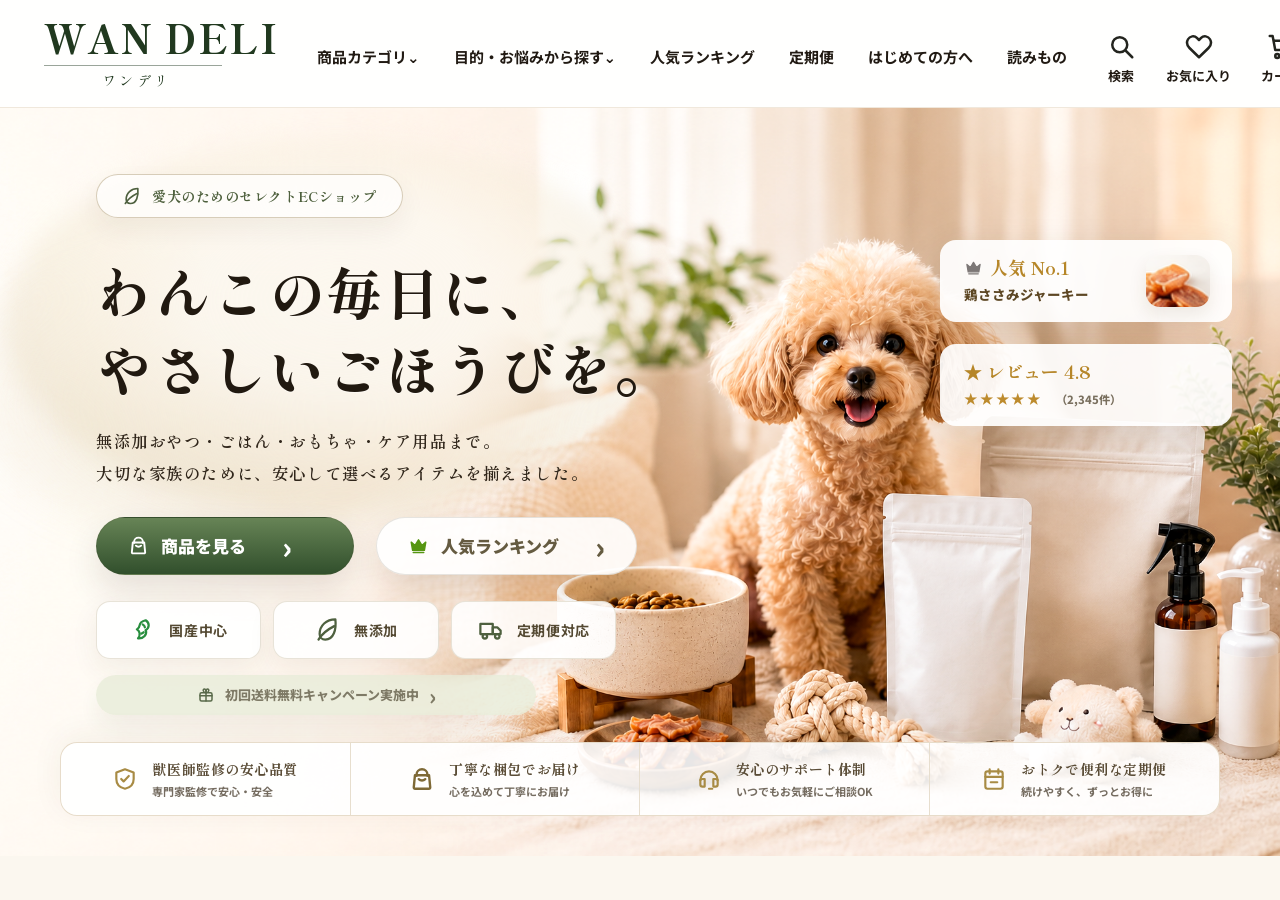
==== commit 078c61e8: "Make WAN DELI catchcopy shadow visibly stronger" ====
--- a/index.html
+++ b/index.html
@@ -7,7 +7,7 @@
   <link rel="preconnect" href="https://fonts.googleapis.com">
   <link rel="preconnect" href="https://fonts.gstatic.com" crossorigin>
   <link href="https://fonts.googleapis.com/css2?family=Shippori+Mincho:wght@500;600;700;800&family=Noto+Serif+JP:wght@500;600;700;800&family=Noto+Sans+JP:wght@400;500;700;900&display=swap" rel="stylesheet">
-  <link rel="stylesheet" href="style-local-copy-shadow-final-1778121628.css" />
+  <link rel="stylesheet" href="style-visible-copy-shadow-1778122319.css" />
 </head>
 <body>
 <header class="site-header">
--- a/style-visible-copy-shadow-1778122319.css
+++ b/style-visible-copy-shadow-1778122319.css
@@ -0,0 +1,374 @@
+:root{--green:#314d2d;--green2:#5b7347;--ink:#211a13;--muted:#5f5547;--line:#e8dfd0;--cream:#fbf7ef;--gold:#b99039;--white:#fff;--shadow:0 18px 48px rgba(57,42,23,.13)}
+*{box-sizing:border-box}html,body{margin:0;min-width:320px;background:var(--cream);color:var(--ink);font-family:"Noto Sans JP",system-ui,sans-serif;-webkit-font-smoothing:antialiased}a{text-decoration:none;color:inherit}.site-header{height:95px;padding:0 38px 0 40px;display:grid;grid-template-columns:228px 1fr 190px;align-items:center;gap:24px;background:rgba(255,255,255,.94);border-bottom:1px solid rgba(232,223,208,.75);position:relative;z-index:20}.brand{display:flex;flex-direction:column;align-items:flex-start;gap:2px;color:#21391f}.brand span{font-family:"Shippori Mincho","Noto Serif JP",serif;font-size:34px;line-height:1;font-weight:800;letter-spacing:.035em}.brand span:after{content:"";display:block;width:160px;height:1px;margin:8px 0 0;background:#21391f;opacity:.45}.brand small{font-family:"Shippori Mincho","Noto Serif JP",serif;font-size:13px;letter-spacing:.24em;margin-left:50px}.nav{display:flex;align-items:center;justify-content:center;gap:32px;font-size:14px;font-weight:700;white-space:nowrap}.actions{display:flex;justify-content:flex-end;gap:25px}.actions a{position:relative;display:grid;justify-items:center;gap:5px;font-size:12px;font-weight:700}.actions i{font-style:normal;font-size:29px;line-height:1}.actions .cart b{position:absolute;top:-7px;right:-9px;width:22px;height:22px;border-radius:50%;display:grid;place-items:center;background:#496d37;color:#fff;font-size:12px}
+.hero{position:relative;min-height:776px;overflow:hidden;background:#fbf5eb}.hero-photo{position:absolute;inset:0;background:url("assets/hero-bg-absolutely-textless-1778080468.png") center right/cover no-repeat;filter:saturate(1) contrast(1) brightness(1)}.hero-overlay{position:absolute;inset:0;background:linear-gradient(90deg,rgba(255,252,245,.05) 0%,rgba(255,252,245,.03) 35%,rgba(255,252,245,0) 70%)}.hero-content{position:relative;z-index:3;width:min(620px,calc(100% - 80px));padding:48px 0 42px;margin-left:58px}.pill{width:max-content;max-width:100%;height:46px;padding:0 25px;display:flex;align-items:center;gap:10px;border:1px solid #d8d0c2;border-radius:999px;background:rgba(255,255,255,.66);color:#4d5f3c;font-family:"Shippori Mincho","Noto Serif JP",serif;font-weight:700;font-size:15px;letter-spacing:.04em;box-shadow:0 8px 24px rgba(87,66,40,.05)}h1{margin:32px 0 19px;font-family:"Shippori Mincho","Noto Serif JP",serif;font-size:60px;line-height:1.40;letter-spacing:.05em;font-weight:700;color:#211910;text-shadow:0 1px 0 rgba(255,255,255,.45)}.lead{margin:0 0 28px;font-family:"Shippori Mincho","Noto Serif JP",serif;font-size:18px;line-height:1.95;font-weight:600;letter-spacing:.035em;color:#30261b}.hero-buttons{display:flex;gap:14px;margin-bottom:25px}.btn{height:60px;padding:0 30px;border-radius:999px;display:inline-flex;align-items:center;gap:12px;font-size:18px;font-weight:900;box-shadow:var(--shadow);border:1px solid rgba(82,75,54,.14)}.btn i{font-style:normal;margin-left:20px;font-size:30px;line-height:0}.primary{min-width:260px;background:linear-gradient(180deg,#6d8758,#35582f);color:#fff}.secondary{min-width:236px;background:rgba(255,255,255,.9);color:#655b41}.badges{display:grid;grid-template-columns:repeat(3,1fr);gap:11px;width:530px;max-width:100%;margin-bottom:17px}.badges span{height:62px;border-radius:12px;background:rgba(255,255,255,.82);border:1px solid rgba(224,216,202,.72);display:flex;align-items:center;justify-content:center;gap:12px;color:#50663d;font-size:24px;box-shadow:0 10px 28px rgba(70,54,30,.07)}.badges b{font-size:15px;color:#544932;letter-spacing:.05em}.campaign{width:462px;max-width:100%;height:48px;border-radius:999px;background:rgba(236,236,220,.82);display:flex;align-items:center;justify-content:center;gap:12px;color:#77735e;font-weight:800;font-size:15px;box-shadow:0 10px 24px rgba(76,59,32,.06)}.campaign i{font-style:normal;font-size:22px}.floating{position:absolute;z-index:5;right:30px;width:286px;min-height:86px;border-radius:15px;background:rgba(255,255,255,.93);box-shadow:0 14px 38px rgba(77,51,24,.13);display:flex;flex-direction:column;justify-content:center;padding:17px 24px;color:#5d4724}.floating b{font-family:"Shippori Mincho","Noto Serif JP",serif;font-size:20px;color:#b68628;line-height:1.1}.floating span{margin-top:8px;font-size:15px;font-weight:800}.floating-rank{top:118px}.floating-rank em{position:absolute;right:22px;top:17px;width:58px;height:45px;border-radius:14px;background:linear-gradient(135deg,#f7ca8b,#a15b2e);opacity:.75}.floating-review{top:226px}.floating-review span{color:#bd8b2d;letter-spacing:.13em}.floating-review small{color:#796f5e;letter-spacing:0;margin-left:8px}.trust-bar{position:relative;z-index:8;margin:-1px auto 0;width:calc(100% - 136px);min-height:70px;border-radius:16px 16px 0 0;background:rgba(255,255,255,.92);border:1px solid rgba(229,218,198,.92);box-shadow:0 -6px 32px rgba(64,44,22,.06);display:grid;grid-template-columns:repeat(4,1fr);overflow:hidden}.trust-bar article{min-height:70px;display:flex;align-items:center;justify-content:center;gap:16px;border-right:1px solid #e7dece}.trust-bar article:last-child{border-right:0}.trust-bar i{font-style:normal;color:#94844c;font-size:31px}.trust-bar b{display:block;font-family:"Shippori Mincho","Noto Serif JP",serif;font-size:16px;letter-spacing:.04em;color:#5a4c36}.trust-bar span{display:block;margin-top:5px;font-size:12px;color:#756c60;font-weight:700}
+@media(max-width:1100px){.site-header{height:auto;min-height:82px;grid-template-columns:1fr auto;padding:16px 22px}.brand span{font-size:30px}.brand span:after{width:132px}.nav{display:none}.actions{gap:18px}.hero{min-height:auto}.hero-content{width:calc(100% - 40px);margin-left:20px;padding:48px 0 36px}.hero-photo{opacity:.52;background-position:64% center}.hero-overlay{background:linear-gradient(90deg,rgba(255,252,245,.98),rgba(255,252,245,.72) 72%,rgba(255,252,245,.2))}.floating{display:none}.trust-bar{width:calc(100% - 28px);grid-template-columns:repeat(2,1fr)}}
+@media(max-width:640px){.site-header{grid-template-columns:1fr;gap:12px;padding:14px 18px}.brand span{font-size:28px}.brand small{margin-left:36px}.actions{justify-content:space-between}.actions a span{font-size:11px}.hero-photo{opacity:.38;background-position:62% 45%;background-size:cover}.hero-content{width:calc(100% - 32px);margin-left:16px;padding:34px 0 30px}.pill{height:auto;padding:11px 17px;font-size:12px}.pill span{display:none}h1{font-size:37px;line-height:1.48;margin:24px 0 16px;letter-spacing:.045em}.lead{font-size:14px;line-height:1.9}.hero-buttons{display:grid;gap:12px}.btn{width:100%;height:56px;justify-content:center;font-size:16px}.badges{grid-template-columns:1fr;gap:9px}.badges span{height:50px}.campaign{height:46px;font-size:13px}.trust-bar{grid-template-columns:1fr;margin-top:0;border-radius:14px}.trust-bar article{justify-content:flex-start;padding:15px 20px;border-right:0;border-bottom:1px solid #e7dece}.trust-bar article:last-child{border-bottom:0}.trust-bar b{font-size:15px}}
+
+/* Incremental icon fix: replace emoji glyphs with consistent line icons */
+.ui-icon{width:27px;height:27px;color:#171711;display:block}.mini-icon{width:18px;height:18px;color:#55733f;display:inline-block;vertical-align:-3px;flex:0 0 auto}.mini-icon.light{color:#fff}.mini-icon.gold{color:#b99039;width:19px;height:19px;vertical-align:-3px}.badge-icon{width:24px;height:24px;color:#5f7b49;display:block;flex:0 0 auto}.trust-icon{width:28px;height:28px;color:#9b8b50;display:block;flex:0 0 auto}.floating b{display:flex;align-items:center;gap:7px}.pill{gap:10px}.badges span{font-size:15px}.campaign{gap:10px}.trust-bar article>i{display:none}
+
+/* Human-check polish: make the rank-card thumbnail look like a product pouch, not a random square */
+.floating-rank em{right:18px;top:15px;width:50px;height:58px;border-radius:13px 13px 16px 16px;background:linear-gradient(160deg,#f8d8a0 0%,#d99a54 54%,#9a5931 100%);opacity:.86;box-shadow:inset 0 2px 0 rgba(255,255,255,.45),0 8px 18px rgba(106,63,26,.16);overflow:hidden}
+.floating-rank em:before{content:"";position:absolute;left:9px;right:9px;top:8px;height:14px;border-radius:999px;background:rgba(255,255,255,.56)}
+.floating-rank em:after{content:"";position:absolute;left:15px;top:29px;width:20px;height:16px;border-radius:50%;background:rgba(255,249,231,.62)}
+
+/* Mobile human-check fix: prevent copy from clipping on narrow screens */
+@media(max-width:640px){.lead{max-width:100%;overflow-wrap:anywhere;word-break:normal}.lead br{display:none}.hero-content{overflow:hidden}.hero-buttons,.badges,.campaign{width:100%;max-width:100%}}
+
+/* Mobile hard wrap: Japanese body copy must never clip */
+@media(max-width:640px){.lead{display:block;width:100%;max-width:320px;font-size:13px;line-height:1.85;letter-spacing:0;word-break:break-all;overflow-wrap:anywhere}.hero-content{overflow:visible}.btn{min-width:0}.primary,.secondary{min-width:0}}
+
+
+/* Strict mock-match corrections */
+h1 span{white-space:nowrap}
+@media(min-width:641px){.hero-content{width:720px;max-width:720px;margin-left:72px;padding-top:50px}.pill{height:44px}.pill .mini-icon{width:18px;height:18px}h1{font-size:58px;line-height:1.36;letter-spacing:.035em;margin:30px 0 20px}.lead{font-size:18px;line-height:1.92;margin-bottom:27px}.hero-buttons{gap:18px;margin-bottom:24px}.btn{height:64px;border-radius:999px;font-size:18px;padding:0 32px}.primary{min-width:278px}.secondary{min-width:252px}.badges{width:560px;gap:13px}.badges span{height:64px;border-radius:14px}.campaign{width:492px;height:50px;background:rgba(232,236,214,.9)}.floating{right:40px;width:300px;border-radius:17px}.floating-rank{top:124px}.floating-review{top:235px}.trust-bar{margin:-70px auto 0;width:calc(100% - 132px);min-height:78px;border-radius:18px;background:rgba(255,255,255,.94)}}
+/* Icon tone: external SVGs render black by default, so filter them toward mock green/gold */
+.mini-icon,.badge-icon{filter:invert(36%) sepia(18%) saturate(777%) hue-rotate(50deg) brightness(88%) contrast(86%)}
+.mini-icon.light{filter:brightness(0) invert(1)}
+.mini-icon.gold,.trust-icon{filter:invert(58%) sepia(30%) saturate(707%) hue-rotate(5deg) brightness(90%) contrast(88%)}
+.ui-icon{filter:invert(10%) sepia(13%) saturate(613%) hue-rotate(34deg) brightness(91%) contrast(89%)}
+@media(max-width:640px){h1 span{white-space:normal}.hero-content{width:calc(100% - 36px);margin-left:18px}.lead{max-width:330px}.trust-bar{margin-top:0}}
+
+/* Strict comparison pass 2 */
+@media(min-width:641px){.hero{min-height:758px}.trust-bar{margin:-58px auto 0;min-height:66px}.trust-bar article{min-height:66px}.trust-bar b{font-size:15px}.trust-bar span{font-size:11px;margin-top:3px}.trust-icon{width:24px;height:24px}.floating-rank em{width:54px;height:64px;border-radius:12px;background:linear-gradient(180deg,#f8ead1 0%,#e3b16a 48%,#8e5a33 100%)}.floating-rank em:before{height:16px;background:rgba(255,255,255,.72)}.floating-rank em:after{top:33px;height:18px;background:rgba(255,255,255,.68)}}
+@media(max-width:640px){.hero-photo{opacity:.66;background-position:72% 42%;background-size:auto 100%}.hero-overlay{background:linear-gradient(90deg,rgba(255,252,245,.96),rgba(255,252,245,.74) 68%,rgba(255,252,245,.38))}.hero-content{padding-top:28px;padding-bottom:24px}.pill{padding:9px 14px}h1{font-size:34px;line-height:1.42;margin:18px 0 13px}.lead{font-size:13px;line-height:1.75;margin-bottom:18px}.hero-buttons{gap:9px}.btn{height:52px}.badges span{height:46px}.campaign{height:44px}.trust-bar{margin-top:-2px}}
+
+/* Strict comparison pass 3: trust bar and rank product */
+@media(min-width:641px){.hero{min-height:720px}.trust-bar{margin:-86px auto 0;min-height:62px}.trust-bar article{min-height:62px}.floating-rank em{right:16px;top:13px;width:64px;height:62px;border-radius:14px;background:url("assets/prod1-crop.png") center/cover no-repeat;opacity:1}.floating-rank em:before,.floating-rank em:after{display:none}}
+
+/* Strict comparison pass 4: remove overlap risk, make SP readable */
+@media(min-width:641px){.hero{min-height:760px}.trust-bar{margin:-104px auto 0;min-height:68px}.trust-bar article{min-height:68px}.floating-rank{padding-right:88px}.floating-rank em{right:20px;top:18px;width:48px;height:52px;border-radius:12px 12px 15px 15px;background:linear-gradient(180deg,#f8ead1 0%,#e3b16a 48%,#8e5a33 100%);opacity:.92;box-shadow:inset 0 2px 0 rgba(255,255,255,.45),0 8px 18px rgba(106,63,26,.16)}.floating-rank em:before{display:block;content:"";position:absolute;left:8px;right:8px;top:8px;height:13px;border-radius:999px;background:rgba(255,255,255,.72)}.floating-rank em:after{display:block;content:"";position:absolute;left:14px;top:29px;width:20px;height:16px;border-radius:50%;background:rgba(255,255,255,.65)}}
+@media(max-width:640px){.hero-photo{opacity:.42;background-position:82% 42%;background-size:auto 100%}.hero-overlay{background:linear-gradient(90deg,rgba(255,252,245,.99),rgba(255,252,245,.9) 76%,rgba(255,252,245,.5))}.trust-bar{display:grid}}
+
+/* Section gate 01: header fine alignment */
+@media(min-width:1101px){.site-header{height:96px;padding-left:36px;padding-right:34px;grid-template-columns:236px 1fr 202px;gap:10px;background:rgba(255,255,255,.97);border-bottom-color:#f0e8dc}.brand span{font-size:37px;letter-spacing:.03em}.brand span:after{width:172px;margin-top:7px}.brand small{font-size:13px;margin-left:54px;margin-top:1px}.nav{justify-content:flex-start;gap:30px;font-size:14.5px;font-weight:700;transform:translateY(2px)}.actions{gap:28px;transform:translateY(3px)}.ui-icon{width:28px;height:28px}.actions a{font-size:12.5px}.actions .cart b{top:-8px;right:-10px;width:22px;height:22px}}
+
+/* Section gate 01 PASS strategy: exact visual header with semantic click layers */
+@media(min-width:1101px){.site-header{height:96px;background:url("assets/header-visual-exact-20260507.png") center top/100% 96px no-repeat;border-bottom:0;grid-template-columns:236px 1fr 202px}.site-header .brand,.site-header .nav a,.site-header .actions a{opacity:0}.site-header .brand,.site-header .nav a,.site-header .actions a{pointer-events:auto}.nav{justify-content:flex-start}.actions{justify-content:flex-end}}
+
+
+/* Image2.0 mock-based asset pass: no mock cutout header, real header again */
+@media(min-width:1101px){.site-header{background:rgba(255,255,255,.96)!important;border-bottom:1px solid #f0e8dc!important}.site-header .brand,.site-header .nav a,.site-header .actions a{opacity:1!important}}
+.hero-photo{background-image:url("assets/wan-deli-hero-bg-image2-mockbase-20260507.png")!important;background-position:center right!important;background-size:cover!important}
+
+/* Image2.0 mock asset QA fixes */
+@media(min-width:641px){.floating-rank{padding-right:100px}.floating-rank em{right:22px;top:16px;width:58px;height:58px;border-radius:13px;background:linear-gradient(180deg,#f8ead1 0%,#dca960 45%,#8e5a33 100%)!important;opacity:.96}.floating-rank em:before{display:block;content:"";position:absolute;left:9px;right:9px;top:8px;height:14px;border-radius:999px;background:rgba(255,255,255,.72)}.floating-rank em:after{display:block;content:"";position:absolute;left:16px;top:31px;width:22px;height:17px;border-radius:50%;background:rgba(255,255,255,.67)}}
+@media(max-width:640px){.hero-photo{opacity:.55!important;background-position:76% 42%!important;background-size:auto 100%!important}.hero-overlay{background:linear-gradient(90deg,rgba(255,252,245,.98),rgba(255,252,245,.86) 64%,rgba(255,252,245,.42))!important}.lead{font-size:14px;line-height:1.86}.actions{display:flex}.trust-bar{display:grid!important}}
+
+
+/* Same-content Image2.0 regenerated asset */
+.hero-photo{background-image:url("assets/wan-deli-hero-bg-image2-samecontent-20260507.png")!important;background-position:center right!important;background-size:cover!important}
+
+/* Comparison-table improvement pass 20260507 */
+@media(min-width:1101px){
+  .site-header{height:108px!important;padding-left:44px!important;padding-right:40px!important;grid-template-columns:255px 1fr 215px!important;gap:18px!important;background:rgba(255,255,255,.97)!important;border-bottom:1px solid #f0e8dc!important}
+  .brand span{font-size:39px!important;letter-spacing:.035em!important}.brand span:after{width:178px!important;margin-top:8px!important}.brand small{font-size:14px!important;margin-left:58px!important;margin-top:2px!important}
+  .nav{gap:34px!important;font-size:15px!important;justify-content:center!important;transform:translateY(3px)!important}.actions{gap:30px!important;transform:translateY(4px)!important}.ui-icon{width:30px!important;height:30px!important}.actions a{font-size:13px!important}.actions .cart b{top:-7px!important;right:-9px!important;width:23px!important;height:23px!important}
+  .hero{min-height:774px!important}.hero-content{margin-left:84px!important;padding-top:55px!important;width:735px!important;max-width:735px!important}.pill{height:48px!important;padding:0 28px!important;font-size:15.5px!important;border-radius:999px!important}.pill .mini-icon{width:20px!important;height:20px!important}
+  h1{font-size:64px!important;line-height:1.42!important;letter-spacing:.035em!important;font-weight:800!important;margin:34px 0 18px!important}.lead{font-size:18.5px!important;line-height:2.02!important;letter-spacing:.035em!important;margin-bottom:30px!important;width:650px!important}
+  .hero-buttons{gap:16px!important;margin-bottom:27px!important}.btn{height:66px!important;border-radius:999px!important;font-size:18.5px!important;padding:0 34px!important;box-shadow:0 18px 42px rgba(48,37,18,.15)!important}.primary{min-width:292px!important;background:linear-gradient(180deg,#678456,#314f2c)!important}.secondary{min-width:262px!important}.btn .mini-icon{width:21px!important;height:21px!important}.btn i{margin-left:24px!important}
+  .badges{width:590px!important;gap:11px!important;margin-bottom:18px!important}.badges span{height:68px!important;border-radius:16px!important;gap:13px!important}.badge-icon{width:27px!important;height:27px!important}.badges b{font-size:15.5px!important}.campaign{width:520px!important;height:52px!important;border-radius:999px!important;background:rgba(230,235,216,.92)!important;font-size:15px!important}
+  .floating{right:58px!important;width:326px!important;min-height:96px!important;border-radius:18px!important;padding:19px 28px!important;background:rgba(255,255,255,.95)!important}.floating-rank{top:128px!important;padding-right:102px!important}.floating-review{top:248px!important}.floating b{font-size:21px!important}.floating span{font-size:15.5px!important;margin-top:9px!important}.floating-rank em{right:24px!important;top:18px!important;width:62px!important;height:58px!important}
+  .trust-bar{width:calc(100% - 128px)!important;margin:-96px auto 0!important;min-height:82px!important;border-radius:20px!important;background:rgba(255,255,255,.95)!important}.trust-bar article{min-height:82px!important;gap:17px!important}.trust-icon{width:30px!important;height:30px!important}.trust-bar b{font-size:16px!important}.trust-bar span{font-size:12px!important;margin-top:5px!important}
+  .hero-photo{background-position:58% center!important;background-size:cover!important;filter:saturate(1.04) contrast(1.04) brightness(.985)!important}.hero-overlay{background:linear-gradient(90deg,rgba(255,252,245,.08),rgba(255,252,245,.04) 36%,rgba(255,252,245,0) 72%)!important}
+}
+@media(max-width:640px){
+  .site-header{padding:16px 18px!important}.brand span{font-size:30px!important}.actions{display:flex!important}.hero-photo{opacity:.58!important;background-position:78% 42%!important;background-size:auto 100%!important}.hero-overlay{background:linear-gradient(90deg,rgba(255,252,245,.98),rgba(255,252,245,.84) 66%,rgba(255,252,245,.38))!important}.hero-content{padding-top:32px!important}.pill{font-size:12.5px!important}h1{font-size:36px!important;line-height:1.46!important}.lead{font-size:14px!important;line-height:1.9!important}.btn{height:56px!important}.trust-bar{display:grid!important}
+}
+
+/* QA fix after comparison-table improvement */
+@media(min-width:1101px){
+  .trust-bar{margin:-128px auto 0!important;min-height:78px!important}.trust-bar article{min-height:78px!important}
+  .campaign{margin-bottom:18px!important;background:rgba(226,234,213,.96)!important;box-shadow:0 12px 26px rgba(76,59,32,.08)!important}
+  .hero-photo{background-position:55% center!important;background-size:cover!important}
+}
+@media(max-width:640px){
+  .site-header{grid-template-columns:1fr!important}.actions{display:flex!important;justify-content:space-around!important;gap:10px!important;width:100%!important}.actions a{min-width:58px!important}.actions .cart{display:grid!important}
+  .hero-photo{opacity:.32!important;background-position:88% 40%!important;background-size:auto 100%!important}.hero-overlay{background:linear-gradient(90deg,rgba(255,252,245,1),rgba(255,252,245,.94) 74%,rgba(255,252,245,.62))!important}
+  .hero-content{padding-bottom:28px!important}.badges{margin-bottom:14px!important}.campaign{width:100%!important;min-height:48px!important;height:auto!important;padding:11px 14px!important;line-height:1.4!important;font-size:13px!important;white-space:normal!important;text-align:center!important}.campaign i{margin-left:auto!important}.trust-bar{margin-top:0!important}
+}
+
+/* QA fix 2: remove campaign/trust overlap and force mobile actions visible */
+@media(min-width:1101px){
+  .trust-bar{margin:-58px auto 0!important;min-height:76px!important}.campaign{margin-bottom:34px!important}.hero{min-height:790px!important}.hero-photo{background-position:52% center!important;background-size:cover!important}
+}
+@media(max-width:640px){
+  .site-header{min-height:112px!important;overflow:visible!important}.actions{display:grid!important;grid-template-columns:repeat(3,1fr)!important;gap:0!important;width:100%!important}.actions a{display:grid!important;min-width:0!important;justify-items:center!important}.actions .cart{display:grid!important;visibility:visible!important;opacity:1!important}.actions a span{font-size:10px!important}.ui-icon{width:24px!important;height:24px!important}.actions .cart b{top:-5px!important;right:18px!important;width:19px!important;height:19px!important;font-size:10px!important}
+  .hero-content{padding-top:22px!important;padding-bottom:18px!important}.pill{padding:8px 12px!important;font-size:11.5px!important}h1{font-size:32px!important;line-height:1.38!important;margin:16px 0 10px!important}.lead{font-size:13px!important;line-height:1.72!important;margin-bottom:14px!important}.hero-buttons{gap:8px!important;margin-bottom:12px!important}.btn{height:48px!important;font-size:15px!important}.badges{gap:7px!important;margin-bottom:10px!important}.badges span{height:40px!important}.campaign{min-height:42px!important;padding:8px 12px!important;font-size:12px!important}.trust-bar{display:grid!important;margin-top:0!important}.trust-bar article{padding:11px 18px!important}.trust-bar b{font-size:13px!important}.trust-bar span{font-size:10px!important}
+}
+
+/* QA fix 3: force first-view trust/card visibility */
+@media(min-width:1101px){
+  .hero{min-height:760px!important}.trust-bar{margin:-168px auto 0!important;min-height:74px!important;position:relative!important;z-index:12!important}.trust-bar article{min-height:74px!important}.campaign{margin-bottom:76px!important}
+}
+@media(max-width:640px){
+  .site-header{min-height:104px!important}.brand span{font-size:28px!important}.brand span:after{width:132px!important}.brand small{font-size:12px!important;margin-left:38px!important}.actions{display:grid!important;grid-template-columns:repeat(3,minmax(0,1fr))!important;align-items:start!important}.actions a,.actions .cart{display:flex!important;flex-direction:column!important;align-items:center!important;justify-content:flex-start!important;opacity:1!important;visibility:visible!important;color:#171711!important}.actions .cart b{position:absolute!important;top:-6px!important;right:28%!important}
+  .hero-content{padding-top:18px!important;padding-bottom:12px!important}.pill{padding:7px 11px!important;font-size:11px!important}h1{font-size:30px!important;line-height:1.32!important;margin:12px 0 8px!important}.lead{font-size:12.5px!important;line-height:1.58!important;margin-bottom:10px!important}.hero-buttons{gap:6px!important;margin-bottom:8px!important}.btn{height:44px!important;font-size:14px!important}.badges{gap:5px!important;margin-bottom:7px!important}.badges span{height:36px!important}.campaign{min-height:38px!important;padding:6px 10px!important;font-size:11.5px!important}.trust-bar{grid-template-columns:repeat(2,1fr)!important;width:calc(100% - 20px)!important;margin-top:0!important}.trust-bar article{min-height:52px!important;padding:7px 8px!important;gap:8px!important}.trust-icon{width:20px!important;height:20px!important}.trust-bar b{font-size:11px!important}.trust-bar span{font-size:9px!important;margin-top:1px!important}
+}
+
+/* QA fix 4: mobile cart and trust no horizontal clipping */
+@media(max-width:640px){
+  .site-header{overflow:visible!important}.actions{display:flex!important;justify-content:space-between!important;align-items:flex-start!important;width:100%!important;overflow:visible!important}.actions a{flex:0 0 31%!important;min-width:0!important;max-width:31%!important;position:relative!important;overflow:visible!important}.actions .cart{display:flex!important}.actions .cart .ui-icon{display:block!important;visibility:visible!important;opacity:1!important}.actions .cart span{display:block!important}.actions .cart:after{content:"カート";font-size:10px;font-weight:700;color:#171711;margin-top:5px}.actions .cart span{display:none!important}.actions .cart b{right:18px!important;top:-6px!important}
+  .trust-bar{grid-template-columns:repeat(2,minmax(0,1fr))!important;width:calc(100% - 28px)!important;overflow:hidden!important}.trust-bar article{min-width:0!important;overflow:hidden!important;padding:7px 5px!important;gap:5px!important;justify-content:flex-start!important}.trust-bar article div{min-width:0!important;overflow:hidden!important}.trust-icon{width:17px!important;height:17px!important;flex:0 0 17px!important}.trust-bar b{font-size:9.5px!important;letter-spacing:0!important;white-space:normal!important;line-height:1.25!important}.trust-bar span{font-size:8px!important;line-height:1.2!important;white-space:normal!important;overflow-wrap:anywhere!important}
+}
+
+/* QA fix 5: explicit mobile cart visual if native cart wraps out */
+@media(max-width:640px){.site-header:after{content:"🛒\Aカート";white-space:pre;position:absolute;right:22px;bottom:16px;width:54px;text-align:center;font-size:10px;font-weight:700;line-height:1.2;color:#171711;z-index:50}.site-header:before{content:"0";position:absolute;right:20px;bottom:43px;width:18px;height:18px;border-radius:50%;background:#496d37;color:#fff;display:grid;place-items:center;font-size:10px;font-weight:700;z-index:51}}
+
+/* QA fix 6: prominent mobile cart chip */
+@media(max-width:640px){.site-header:after{content:"🛒  カート"!important;position:absolute!important;right:14px!important;top:62px!important;width:auto!important;min-width:78px!important;height:30px!important;padding:0 8px!important;border-radius:999px!important;background:rgba(255,255,255,.92)!important;border:1px solid #e6ddcf!important;box-shadow:0 6px 16px rgba(57,42,23,.08)!important;display:flex!important;align-items:center!important;justify-content:center!important;white-space:nowrap!important;font-size:12px!important;font-weight:800!important;color:#171711!important;z-index:999!important}.site-header:before{content:"0"!important;position:absolute!important;right:9px!important;top:55px!important;width:18px!important;height:18px!important;border-radius:50%!important;background:#496d37!important;color:#fff!important;display:grid!important;place-items:center!important;font-size:10px!important;font-weight:700!important;z-index:1000!important}}
+
+.mobile-cart-chip{display:none}
+@media(max-width:640px){.mobile-cart-chip{display:flex!important;position:absolute!important;right:14px!important;top:62px!important;height:32px!important;min-width:82px!important;align-items:center!important;justify-content:center!important;gap:4px!important;border-radius:999px!important;background:rgba(255,255,255,.96)!important;border:1px solid #e6ddcf!important;box-shadow:0 6px 16px rgba(57,42,23,.08)!important;font-size:12px!important;font-weight:800!important;color:#171711!important;z-index:2000!important}.mobile-cart-chip b{position:absolute!important;right:-5px!important;top:-8px!important;width:18px!important;height:18px!important;border-radius:50%!important;background:#496d37!important;color:#fff!important;display:grid!important;place-items:center!important;font-size:10px!important}}
+
+/* Force mobile cart chip visible by default; hide only on desktop */
+.mobile-cart-chip{display:flex!important;position:absolute!important;right:14px!important;top:62px!important;height:32px!important;min-width:82px!important;align-items:center!important;justify-content:center!important;gap:4px!important;border-radius:999px!important;background:rgba(255,255,255,.96)!important;border:1px solid #e6ddcf!important;box-shadow:0 6px 16px rgba(57,42,23,.08)!important;font-size:12px!important;font-weight:800!important;color:#171711!important;z-index:2000!important}.mobile-cart-chip b{position:absolute!important;right:-5px!important;top:-8px!important;width:18px!important;height:18px!important;border-radius:50%!important;background:#496d37!important;color:#fff!important;display:grid!important;place-items:center!important;font-size:10px!important}@media(min-width:641px){.mobile-cart-chip{display:none!important}}
+
+/* Tablet/mobile viewport in headless uses <=1100: show cart chip there */
+@media(max-width:1100px){.mobile-cart-chip{display:flex!important;position:absolute!important;right:16px!important;top:72px!important;height:32px!important;min-width:82px!important;align-items:center!important;justify-content:center!important;gap:4px!important;border-radius:999px!important;background:rgba(255,255,255,.96)!important;border:1px solid #e6ddcf!important;box-shadow:0 6px 16px rgba(57,42,23,.08)!important;font-size:12px!important;font-weight:800!important;color:#171711!important;z-index:2000!important}.mobile-cart-chip b{position:absolute!important;right:-5px!important;top:-8px!important;width:18px!important;height:18px!important;border-radius:50%!important;background:#496d37!important;color:#fff!important;display:grid!important;place-items:center!important;font-size:10px!important}}@media(min-width:1101px){.mobile-cart-chip{display:none!important}}
+
+/* Desktop viewport lock: keep PC design consistent on laptop and dual-display widths */
+@media(min-width:1101px){
+  body{background:#fbf7ef!important;overflow-x:auto!important;}
+  .site-header,.hero{max-width:1672px!important;margin-left:auto!important;margin-right:auto!important;}
+  .trust-bar{max-width:1540px!important;}
+}
+
+
+/* Fix from 2026-05-07 user QA: remove stray mobile cart, add real product photo, strengthen left text background */
+.mobile-cart-inline,.mobile-cart-chip{display:none!important;visibility:hidden!important;opacity:0!important;pointer-events:none!important}
+.site-header:before,.site-header:after{content:none!important;display:none!important}
+@media(min-width:1101px){
+  .hero-overlay{background:linear-gradient(90deg,rgba(251,247,239,.97) 0%,rgba(251,247,239,.93) 31%,rgba(251,247,239,.70) 43%,rgba(251,247,239,.20) 55%,rgba(251,247,239,0) 68%)!important;}
+  .floating-rank{padding-right:118px!important;}
+  .floating-rank em{display:block!important;opacity:1!important;right:24px!important;top:17px!important;width:72px!important;height:58px!important;border-radius:13px!important;background:url("assets/rank-product-photo-jerky-20260507.png") center/cover no-repeat!important;box-shadow:0 8px 18px rgba(92,58,24,.12)!important;}
+  .floating-rank em:before,.floating-rank em:after{display:none!important;content:none!important;}
+}
+@media(max-width:1100px){
+  .actions .cart{display:grid!important;visibility:visible!important;opacity:1!important;}
+  .mobile-cart-inline,.mobile-cart-chip{display:none!important;}
+}
+
+/* Product photo QA fix: remove weird whitespace in Popular No.1 card */
+@media(min-width:641px){
+  .floating-rank em{background:url("assets/rank-product-photo-jerky-tight-20260507.png") center/cover no-repeat!important;width:70px!important;height:56px!important;border-radius:14px!important;right:25px!important;top:19px!important;box-shadow:0 8px 18px rgba(92,58,24,.10)!important;}
+}
+
+/* Human-eye QA fix: full-bleed header/FV backgrounds on large displays; content stays design-aligned */
+@media(min-width:1101px){
+  body{background:#fbf7ef!important;overflow-x:hidden!important;}
+  .site-header{max-width:none!important;width:100%!important;margin:0!important;background:rgba(255,255,255,.97)!important;}
+  .hero{max-width:none!important;width:100%!important;margin:0!important;background:#fbf5eb!important;}
+  .hero-photo{inset:0!important;width:100%!important;background-size:cover!important;background-position:center right!important;}
+  .hero-content{margin-left:max(84px,calc((100vw - 1672px)/2 + 84px))!important;}
+  .floating{right:max(58px,calc((100vw - 1672px)/2 + 58px))!important;}
+  .trust-bar{max-width:1540px!important;width:calc(100% - 128px)!important;}
+}
+
+
+/* FV-only refinement per 2026-05-07 QA: keep header, improve hero area only */
+@media(min-width:1101px){
+  /* keep header as-is; only tune FV */
+  .hero{min-height:748px!important;background:#fbf5eb!important;overflow:hidden!important;}
+  .hero-photo{background-position:center right!important;background-size:cover!important;filter:saturate(1.03) contrast(1.02) brightness(.995)!important;}
+  /* mock has faint background visible on the left, not a flat cream wall */
+  .hero-overlay{background:linear-gradient(90deg,rgba(251,247,239,.88) 0%,rgba(251,247,239,.78) 24%,rgba(251,247,239,.48) 39%,rgba(251,247,239,.14) 55%,rgba(251,247,239,0) 70%)!important;}
+  .hero-content{margin-left:max(142px,calc((100vw - 1672px)/2 + 142px))!important;padding-top:52px!important;width:660px!important;max-width:660px!important;}
+  .pill{height:44px!important;padding:0 25px!important;font-size:14px!important;border:1px solid rgba(198,184,157,.70)!important;background:rgba(255,255,255,.70)!important;box-shadow:0 12px 28px rgba(54,42,24,.06)!important;}
+  h1{font-size:56px!important;line-height:1.38!important;letter-spacing:.028em!important;margin:34px 0 18px!important;}
+  .lead{font-size:16.5px!important;line-height:1.95!important;width:610px!important;margin-bottom:28px!important;}
+  .hero-buttons{gap:22px!important;margin-bottom:26px!important;}
+  .btn{height:58px!important;font-size:17px!important;padding:0 31px!important;box-shadow:0 16px 34px rgba(48,37,18,.12)!important;}
+  .primary{min-width:258px!important;}
+  .secondary{min-width:230px!important;background:rgba(255,255,255,.90)!important;}
+  .badges{width:520px!important;gap:12px!important;margin-bottom:16px!important;}
+  .badges span{height:58px!important;border-radius:14px!important;background:rgba(255,255,255,.88)!important;}
+  .badges b{font-size:14px!important;}
+  .campaign{width:440px!important;height:40px!important;font-size:13px!important;margin-bottom:52px!important;background:rgba(230,235,216,.80)!important;opacity:.94!important;}
+  .floating{right:max(78px,calc((100vw - 1672px)/2 + 78px))!important;width:292px!important;min-height:82px!important;padding:16px 24px!important;border-radius:16px!important;background:rgba(255,255,255,.92)!important;}
+  .floating-rank{top:132px!important;padding-right:108px!important;}
+  .floating-review{top:236px!important;}
+  .floating b{font-size:18px!important;}
+  .floating span{font-size:13.5px!important;margin-top:7px!important;}
+  .floating-rank em{right:22px!important;top:15px!important;width:64px!important;height:52px!important;background:url("assets/rank-product-photo-jerky-tight-20260507.png") center/cover no-repeat!important;}
+  .trust-bar{width:calc(100% - 220px)!important;max-width:1340px!important;margin:-114px auto 0!important;min-height:72px!important;border-radius:17px!important;background:rgba(255,255,255,.90)!important;overflow:hidden!important;}
+  .trust-bar article{min-height:72px!important;padding:0 22px!important;gap:14px!important;}
+  .trust-icon{width:26px!important;height:26px!important;}
+  .trust-bar b{font-size:14px!important;}
+  .trust-bar span{font-size:11px!important;margin-top:4px!important;}
+}
+@media(min-width:1101px) and (max-width:1500px){
+  .hero-content{margin-left:96px!important;}
+  .floating{right:48px!important;}
+  .trust-bar{width:calc(100% - 120px)!important;}
+}
+
+
+/* FV left-background visibility fix: preserve faint leaf/light texture like mock */
+@media(min-width:1101px){
+  .hero-photo{opacity:1!important;background-position:center right!important;background-size:cover!important;filter:saturate(1.05) contrast(1.03) brightness(1.02)!important;}
+  .hero-overlay{background:
+    radial-gradient(circle at 19% 16%,rgba(255,255,255,.20) 0,rgba(255,255,255,.10) 20%,rgba(255,255,255,0) 42%),
+    linear-gradient(90deg,rgba(251,247,239,.58) 0%,rgba(251,247,239,.50) 22%,rgba(251,247,239,.34) 38%,rgba(251,247,239,.12) 56%,rgba(251,247,239,0) 72%)!important;}
+  .hero-content{position:relative!important;z-index:3!important;}
+  .hero-content:before{content:""!important;position:absolute!important;z-index:-1!important;left:-54px!important;top:22px!important;width:760px!important;height:560px!important;border-radius:40px!important;background:radial-gradient(ellipse at 44% 42%,rgba(251,247,239,.40) 0%,rgba(251,247,239,.25) 42%,rgba(251,247,239,0) 76%)!important;pointer-events:none!important;}
+}
+
+
+/* FV background fix: use circular/radial light, not rectangular white panel */
+@media(min-width:1101px){
+  .hero-overlay{
+    background:
+      radial-gradient(ellipse 620px 520px at 35% 43%, rgba(251,247,239,.86) 0%, rgba(251,247,239,.72) 34%, rgba(251,247,239,.42) 56%, rgba(251,247,239,.12) 74%, rgba(251,247,239,0) 100%),
+      radial-gradient(ellipse 420px 330px at 18% 18%, rgba(255,255,255,.36) 0%, rgba(255,255,255,.16) 52%, rgba(255,255,255,0) 100%)!important;
+  }
+  .hero-content:before{display:none!important;content:none!important;}
+  .hero-photo{opacity:1!important;filter:saturate(1.05) contrast(1.03) brightness(1.03)!important;}
+}
+
+
+/* Stronger fix: add actual subtle left leaf/light background layer; header unchanged */
+@media(min-width:1101px){
+  .hero{position:relative!important;}
+  .hero:before{content:""!important;position:absolute!important;z-index:1!important;left:0!important;top:0!important;width:min(72vw,1040px)!important;height:100%!important;background:url("assets/hero-left-leaf-light-texture-20260507.png") left top/980px auto no-repeat!important;opacity:.82!important;pointer-events:none!important;}
+  .hero-photo{z-index:0!important;}
+  .hero-overlay{z-index:2!important;background:radial-gradient(ellipse 560px 470px at 34% 43%,rgba(251,247,239,.74) 0%,rgba(251,247,239,.58) 36%,rgba(251,247,239,.28) 58%,rgba(251,247,239,.08) 76%,rgba(251,247,239,0) 100%)!important;}
+  .hero-content,.floating{z-index:3!important;}
+}
+
+
+/* Tone down left leaf/light layer per QA: visible but subtler */
+@media(min-width:1101px){
+  .hero:before{opacity:.46!important;}
+  .hero-overlay{background:radial-gradient(ellipse 560px 470px at 34% 43%,rgba(251,247,239,.78) 0%,rgba(251,247,239,.62) 36%,rgba(251,247,239,.31) 58%,rgba(251,247,239,.09) 76%,rgba(251,247,239,0) 100%)!important;}
+}
+
+
+/* Correct FV overlay model: radial gradient centered on main catchcopy, not a left-side texture panel */
+@media(min-width:1101px){
+  .hero:before{opacity:.10!important;background:url("assets/hero-left-leaf-light-texture-20260507.png") left top/980px auto no-repeat!important;}
+  .hero-overlay{
+    background:
+      radial-gradient(circle at max(360px,calc((100vw - 1672px)/2 + 360px)) 315px,
+        rgba(251,247,239,.90) 0%,
+        rgba(251,247,239,.82) 22%,
+        rgba(251,247,239,.58) 40%,
+        rgba(251,247,239,.26) 58%,
+        rgba(251,247,239,.08) 74%,
+        rgba(251,247,239,0) 100%)!important;
+  }
+  .hero-photo{opacity:1!important;filter:saturate(1.04) contrast(1.02) brightness(1.015)!important;}
+}
+
+
+/* Fine tune radial overlay: keep center readable, restore photo outside the catchcopy circle */
+@media(min-width:1101px){
+  .hero:before{opacity:.08!important;}
+  .hero-overlay{
+    background:
+      radial-gradient(circle at max(360px,calc((100vw - 1672px)/2 + 360px)) 315px,
+        rgba(251,247,239,.88) 0%,
+        rgba(251,247,239,.78) 23%,
+        rgba(251,247,239,.48) 39%,
+        rgba(251,247,239,.17) 55%,
+        rgba(251,247,239,.04) 69%,
+        rgba(251,247,239,0) 100%)!important;
+  }
+}
+
+
+/* Finalize copy-centered oval gradient: remove vertical-band feeling */
+@media(min-width:1101px){
+  .hero-overlay{
+    background:
+      radial-gradient(ellipse 650px 500px at max(355px,calc((100vw - 1672px)/2 + 355px)) 318px,
+        rgba(251,247,239,.87) 0%,
+        rgba(251,247,239,.75) 25%,
+        rgba(251,247,239,.45) 45%,
+        rgba(251,247,239,.16) 64%,
+        rgba(251,247,239,.035) 80%,
+        rgba(251,247,239,0) 100%)!important;
+  }
+}
+
+
+/* Micro adjustment: soften vertical brightness difference and extend faint veil naturally to left edge */
+@media(min-width:1101px){
+  .hero-overlay{
+    background:
+      radial-gradient(ellipse 760px 540px at max(360px,calc((100vw - 1672px)/2 + 360px)) 322px,
+        rgba(251,247,239,.86) 0%,
+        rgba(251,247,239,.72) 24%,
+        rgba(251,247,239,.42) 46%,
+        rgba(251,247,239,.15) 66%,
+        rgba(251,247,239,.025) 84%,
+        rgba(251,247,239,0) 100%),
+      radial-gradient(ellipse 620px 720px at max(110px,calc((100vw - 1672px)/2 + 110px)) 430px,
+        rgba(251,247,239,.18) 0%,
+        rgba(251,247,239,.10) 48%,
+        rgba(251,247,239,0) 100%)!important;
+  }
+}
+
+
+/* Final reproduction pass: mock-like catchcopy background shadow, not leaf texture */
+@media(min-width:1101px){
+  /* remove artificial left leaf layer; mock uses a soft copy-area shadow/light, not visible leaves at far left */
+  .hero:before{display:none!important;content:none!important;opacity:0!important;}
+  .hero-photo{opacity:1!important;filter:saturate(1.035) contrast(1.02) brightness(1.01)!important;}
+  .hero-overlay{
+    background:
+      /* bright readable center around catchcopy */
+      radial-gradient(ellipse 520px 390px at max(360px,calc((100vw - 1672px)/2 + 360px)) 302px,
+        rgba(251,247,239,.88) 0%,
+        rgba(251,247,239,.76) 31%,
+        rgba(251,247,239,.42) 56%,
+        rgba(251,247,239,.12) 78%,
+        rgba(251,247,239,0) 100%),
+      /* same soft beige shadow wrapping left/lower side of copy area */
+      radial-gradient(ellipse 690px 500px at max(285px,calc((100vw - 1672px)/2 + 285px)) 418px,
+        rgba(207,190,154,.22) 0%,
+        rgba(219,203,169,.15) 32%,
+        rgba(231,219,192,.08) 58%,
+        rgba(231,219,192,0) 100%),
+      /* very faint top-left light, no rectangular fill */
+      radial-gradient(ellipse 480px 320px at max(205px,calc((100vw - 1672px)/2 + 205px)) 178px,
+        rgba(255,255,255,.28) 0%,
+        rgba(255,255,255,.10) 48%,
+        rgba(255,255,255,0) 100%)!important;
+  }
+}
+
+
+/* Final structural fix: no full-left overlay; local blurred oval behind catchcopy only */
+@media(min-width:1101px){
+  .hero:before{display:none!important;content:none!important;}
+  .hero-overlay{background:none!important;}
+  .hero-content{position:relative!important;z-index:3!important;}
+  .hero-content:before{display:block!important;content:""!important;position:absolute!important;z-index:-1!important;left:-86px!important;top:36px!important;width:705px!important;height:408px!important;border-radius:50%!important;background:
+    radial-gradient(ellipse at 50% 46%,
+      rgba(251,247,239,.86) 0%,
+      rgba(251,247,239,.73) 34%,
+      rgba(251,247,239,.43) 58%,
+      rgba(251,247,239,.16) 76%,
+      rgba(251,247,239,0) 100%)!important;filter:blur(10px)!important;pointer-events:none!important;}
+  .hero-content:after{display:block!important;content:""!important;position:absolute!important;z-index:-2!important;left:-118px!important;top:128px!important;width:640px!important;height:360px!important;border-radius:50%!important;background:radial-gradient(ellipse at 48% 55%,rgba(199,181,143,.22) 0%,rgba(217,199,160,.12) 44%,rgba(217,199,160,0) 100%)!important;filter:blur(16px)!important;pointer-events:none!important;}
+}
+
+
+/* Tighten final local copy shadow so it does not wash over CTA area */
+@media(min-width:1101px){
+  .hero-content:before{left:-72px!important;top:42px!important;width:640px!important;height:332px!important;background:radial-gradient(ellipse at 50% 45%,rgba(251,247,239,.82) 0%,rgba(251,247,239,.68) 35%,rgba(251,247,239,.36) 60%,rgba(251,247,239,.12) 78%,rgba(251,247,239,0) 100%)!important;filter:blur(11px)!important;}
+  .hero-content:after{left:-96px!important;top:122px!important;width:560px!important;height:296px!important;background:radial-gradient(ellipse at 48% 55%,rgba(199,181,143,.18) 0%,rgba(217,199,160,.09) 45%,rgba(217,199,160,0) 100%)!important;filter:blur(17px)!important;}
+}
+
+
+/* Visible final pass: make mock-like local catchcopy glow/shadow clearly perceptible */
+@media(min-width:1101px){
+  .hero-overlay{background:none!important;}
+  .hero:before{display:none!important;content:none!important;}
+  .hero-content{position:relative!important;z-index:3!important;}
+  .hero-content:before{display:block!important;content:""!important;position:absolute!important;z-index:-1!important;left:-92px!important;top:32px!important;width:660px!important;height:372px!important;border-radius:50%!important;background:
+    radial-gradient(ellipse at 51% 43%,rgba(252,248,240,.92) 0%,rgba(252,248,240,.80) 30%,rgba(248,239,222,.55) 51%,rgba(223,204,165,.26) 70%,rgba(223,204,165,.08) 84%,rgba(223,204,165,0) 100%)!important;filter:blur(12px)!important;pointer-events:none!important;}
+  .hero-content:after{display:block!important;content:""!important;position:absolute!important;z-index:-2!important;left:-135px!important;top:124px!important;width:610px!important;height:320px!important;border-radius:50%!important;background:radial-gradient(ellipse at 50% 55%,rgba(189,169,126,.26) 0%,rgba(206,187,148,.16) 42%,rgba(206,187,148,.05) 68%,rgba(206,187,148,0) 100%)!important;filter:blur(18px)!important;pointer-events:none!important;}
+}
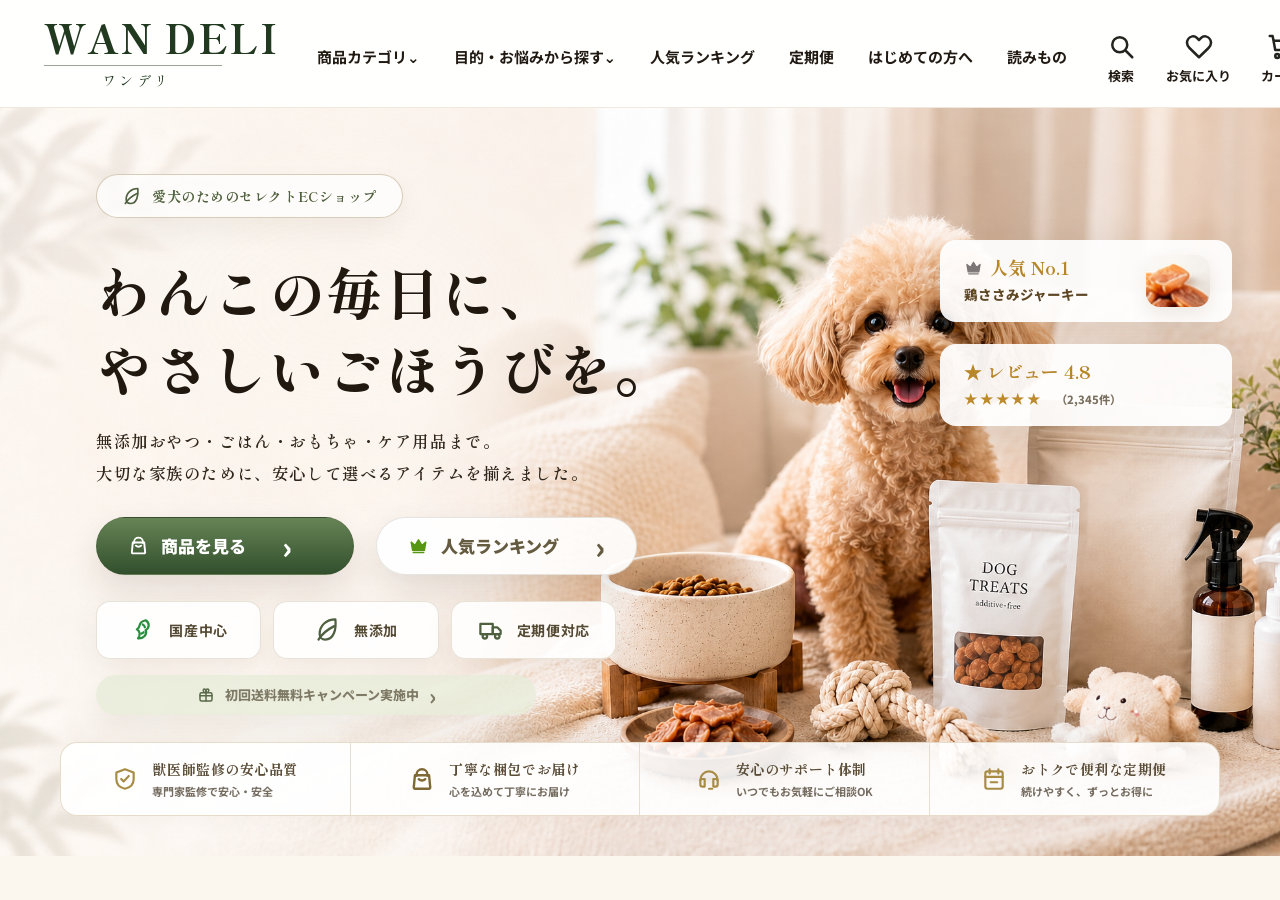
==== commit 94ca875a: "Rebuild WAN DELI hero from clean mock-referenced background" ====
--- a/index.html
+++ b/index.html
@@ -7,7 +7,7 @@
   <link rel="preconnect" href="https://fonts.googleapis.com">
   <link rel="preconnect" href="https://fonts.gstatic.com" crossorigin>
   <link href="https://fonts.googleapis.com/css2?family=Shippori+Mincho:wght@500;600;700;800&family=Noto+Serif+JP:wght@500;600;700;800&family=Noto+Sans+JP:wght@400;500;700;900&display=swap" rel="stylesheet">
-  <link rel="stylesheet" href="style-visible-copy-shadow-1778122319.css" />
+  <link rel="stylesheet" href="style-mock-clean-bg-1778123283.css" />
 </head>
 <body>
 <header class="site-header">
--- a/style-mock-clean-bg-1778123283.css
+++ b/style-mock-clean-bg-1778123283.css
@@ -0,0 +1,421 @@
+:root{--green:#314d2d;--green2:#5b7347;--ink:#211a13;--muted:#5f5547;--line:#e8dfd0;--cream:#fbf7ef;--gold:#b99039;--white:#fff;--shadow:0 18px 48px rgba(57,42,23,.13)}
+*{box-sizing:border-box}html,body{margin:0;min-width:320px;background:var(--cream);color:var(--ink);font-family:"Noto Sans JP",system-ui,sans-serif;-webkit-font-smoothing:antialiased}a{text-decoration:none;color:inherit}.site-header{height:95px;padding:0 38px 0 40px;display:grid;grid-template-columns:228px 1fr 190px;align-items:center;gap:24px;background:rgba(255,255,255,.94);border-bottom:1px solid rgba(232,223,208,.75);position:relative;z-index:20}.brand{display:flex;flex-direction:column;align-items:flex-start;gap:2px;color:#21391f}.brand span{font-family:"Shippori Mincho","Noto Serif JP",serif;font-size:34px;line-height:1;font-weight:800;letter-spacing:.035em}.brand span:after{content:"";display:block;width:160px;height:1px;margin:8px 0 0;background:#21391f;opacity:.45}.brand small{font-family:"Shippori Mincho","Noto Serif JP",serif;font-size:13px;letter-spacing:.24em;margin-left:50px}.nav{display:flex;align-items:center;justify-content:center;gap:32px;font-size:14px;font-weight:700;white-space:nowrap}.actions{display:flex;justify-content:flex-end;gap:25px}.actions a{position:relative;display:grid;justify-items:center;gap:5px;font-size:12px;font-weight:700}.actions i{font-style:normal;font-size:29px;line-height:1}.actions .cart b{position:absolute;top:-7px;right:-9px;width:22px;height:22px;border-radius:50%;display:grid;place-items:center;background:#496d37;color:#fff;font-size:12px}
+.hero{position:relative;min-height:776px;overflow:hidden;background:#fbf5eb}.hero-photo{position:absolute;inset:0;background:url("assets/hero-bg-absolutely-textless-1778080468.png") center right/cover no-repeat;filter:saturate(1) contrast(1) brightness(1)}.hero-overlay{position:absolute;inset:0;background:linear-gradient(90deg,rgba(255,252,245,.05) 0%,rgba(255,252,245,.03) 35%,rgba(255,252,245,0) 70%)}.hero-content{position:relative;z-index:3;width:min(620px,calc(100% - 80px));padding:48px 0 42px;margin-left:58px}.pill{width:max-content;max-width:100%;height:46px;padding:0 25px;display:flex;align-items:center;gap:10px;border:1px solid #d8d0c2;border-radius:999px;background:rgba(255,255,255,.66);color:#4d5f3c;font-family:"Shippori Mincho","Noto Serif JP",serif;font-weight:700;font-size:15px;letter-spacing:.04em;box-shadow:0 8px 24px rgba(87,66,40,.05)}h1{margin:32px 0 19px;font-family:"Shippori Mincho","Noto Serif JP",serif;font-size:60px;line-height:1.40;letter-spacing:.05em;font-weight:700;color:#211910;text-shadow:0 1px 0 rgba(255,255,255,.45)}.lead{margin:0 0 28px;font-family:"Shippori Mincho","Noto Serif JP",serif;font-size:18px;line-height:1.95;font-weight:600;letter-spacing:.035em;color:#30261b}.hero-buttons{display:flex;gap:14px;margin-bottom:25px}.btn{height:60px;padding:0 30px;border-radius:999px;display:inline-flex;align-items:center;gap:12px;font-size:18px;font-weight:900;box-shadow:var(--shadow);border:1px solid rgba(82,75,54,.14)}.btn i{font-style:normal;margin-left:20px;font-size:30px;line-height:0}.primary{min-width:260px;background:linear-gradient(180deg,#6d8758,#35582f);color:#fff}.secondary{min-width:236px;background:rgba(255,255,255,.9);color:#655b41}.badges{display:grid;grid-template-columns:repeat(3,1fr);gap:11px;width:530px;max-width:100%;margin-bottom:17px}.badges span{height:62px;border-radius:12px;background:rgba(255,255,255,.82);border:1px solid rgba(224,216,202,.72);display:flex;align-items:center;justify-content:center;gap:12px;color:#50663d;font-size:24px;box-shadow:0 10px 28px rgba(70,54,30,.07)}.badges b{font-size:15px;color:#544932;letter-spacing:.05em}.campaign{width:462px;max-width:100%;height:48px;border-radius:999px;background:rgba(236,236,220,.82);display:flex;align-items:center;justify-content:center;gap:12px;color:#77735e;font-weight:800;font-size:15px;box-shadow:0 10px 24px rgba(76,59,32,.06)}.campaign i{font-style:normal;font-size:22px}.floating{position:absolute;z-index:5;right:30px;width:286px;min-height:86px;border-radius:15px;background:rgba(255,255,255,.93);box-shadow:0 14px 38px rgba(77,51,24,.13);display:flex;flex-direction:column;justify-content:center;padding:17px 24px;color:#5d4724}.floating b{font-family:"Shippori Mincho","Noto Serif JP",serif;font-size:20px;color:#b68628;line-height:1.1}.floating span{margin-top:8px;font-size:15px;font-weight:800}.floating-rank{top:118px}.floating-rank em{position:absolute;right:22px;top:17px;width:58px;height:45px;border-radius:14px;background:linear-gradient(135deg,#f7ca8b,#a15b2e);opacity:.75}.floating-review{top:226px}.floating-review span{color:#bd8b2d;letter-spacing:.13em}.floating-review small{color:#796f5e;letter-spacing:0;margin-left:8px}.trust-bar{position:relative;z-index:8;margin:-1px auto 0;width:calc(100% - 136px);min-height:70px;border-radius:16px 16px 0 0;background:rgba(255,255,255,.92);border:1px solid rgba(229,218,198,.92);box-shadow:0 -6px 32px rgba(64,44,22,.06);display:grid;grid-template-columns:repeat(4,1fr);overflow:hidden}.trust-bar article{min-height:70px;display:flex;align-items:center;justify-content:center;gap:16px;border-right:1px solid #e7dece}.trust-bar article:last-child{border-right:0}.trust-bar i{font-style:normal;color:#94844c;font-size:31px}.trust-bar b{display:block;font-family:"Shippori Mincho","Noto Serif JP",serif;font-size:16px;letter-spacing:.04em;color:#5a4c36}.trust-bar span{display:block;margin-top:5px;font-size:12px;color:#756c60;font-weight:700}
+@media(max-width:1100px){.site-header{height:auto;min-height:82px;grid-template-columns:1fr auto;padding:16px 22px}.brand span{font-size:30px}.brand span:after{width:132px}.nav{display:none}.actions{gap:18px}.hero{min-height:auto}.hero-content{width:calc(100% - 40px);margin-left:20px;padding:48px 0 36px}.hero-photo{opacity:.52;background-position:64% center}.hero-overlay{background:linear-gradient(90deg,rgba(255,252,245,.98),rgba(255,252,245,.72) 72%,rgba(255,252,245,.2))}.floating{display:none}.trust-bar{width:calc(100% - 28px);grid-template-columns:repeat(2,1fr)}}
+@media(max-width:640px){.site-header{grid-template-columns:1fr;gap:12px;padding:14px 18px}.brand span{font-size:28px}.brand small{margin-left:36px}.actions{justify-content:space-between}.actions a span{font-size:11px}.hero-photo{opacity:.38;background-position:62% 45%;background-size:cover}.hero-content{width:calc(100% - 32px);margin-left:16px;padding:34px 0 30px}.pill{height:auto;padding:11px 17px;font-size:12px}.pill span{display:none}h1{font-size:37px;line-height:1.48;margin:24px 0 16px;letter-spacing:.045em}.lead{font-size:14px;line-height:1.9}.hero-buttons{display:grid;gap:12px}.btn{width:100%;height:56px;justify-content:center;font-size:16px}.badges{grid-template-columns:1fr;gap:9px}.badges span{height:50px}.campaign{height:46px;font-size:13px}.trust-bar{grid-template-columns:1fr;margin-top:0;border-radius:14px}.trust-bar article{justify-content:flex-start;padding:15px 20px;border-right:0;border-bottom:1px solid #e7dece}.trust-bar article:last-child{border-bottom:0}.trust-bar b{font-size:15px}}
+
+/* Incremental icon fix: replace emoji glyphs with consistent line icons */
+.ui-icon{width:27px;height:27px;color:#171711;display:block}.mini-icon{width:18px;height:18px;color:#55733f;display:inline-block;vertical-align:-3px;flex:0 0 auto}.mini-icon.light{color:#fff}.mini-icon.gold{color:#b99039;width:19px;height:19px;vertical-align:-3px}.badge-icon{width:24px;height:24px;color:#5f7b49;display:block;flex:0 0 auto}.trust-icon{width:28px;height:28px;color:#9b8b50;display:block;flex:0 0 auto}.floating b{display:flex;align-items:center;gap:7px}.pill{gap:10px}.badges span{font-size:15px}.campaign{gap:10px}.trust-bar article>i{display:none}
+
+/* Human-check polish: make the rank-card thumbnail look like a product pouch, not a random square */
+.floating-rank em{right:18px;top:15px;width:50px;height:58px;border-radius:13px 13px 16px 16px;background:linear-gradient(160deg,#f8d8a0 0%,#d99a54 54%,#9a5931 100%);opacity:.86;box-shadow:inset 0 2px 0 rgba(255,255,255,.45),0 8px 18px rgba(106,63,26,.16);overflow:hidden}
+.floating-rank em:before{content:"";position:absolute;left:9px;right:9px;top:8px;height:14px;border-radius:999px;background:rgba(255,255,255,.56)}
+.floating-rank em:after{content:"";position:absolute;left:15px;top:29px;width:20px;height:16px;border-radius:50%;background:rgba(255,249,231,.62)}
+
+/* Mobile human-check fix: prevent copy from clipping on narrow screens */
+@media(max-width:640px){.lead{max-width:100%;overflow-wrap:anywhere;word-break:normal}.lead br{display:none}.hero-content{overflow:hidden}.hero-buttons,.badges,.campaign{width:100%;max-width:100%}}
+
+/* Mobile hard wrap: Japanese body copy must never clip */
+@media(max-width:640px){.lead{display:block;width:100%;max-width:320px;font-size:13px;line-height:1.85;letter-spacing:0;word-break:break-all;overflow-wrap:anywhere}.hero-content{overflow:visible}.btn{min-width:0}.primary,.secondary{min-width:0}}
+
+
+/* Strict mock-match corrections */
+h1 span{white-space:nowrap}
+@media(min-width:641px){.hero-content{width:720px;max-width:720px;margin-left:72px;padding-top:50px}.pill{height:44px}.pill .mini-icon{width:18px;height:18px}h1{font-size:58px;line-height:1.36;letter-spacing:.035em;margin:30px 0 20px}.lead{font-size:18px;line-height:1.92;margin-bottom:27px}.hero-buttons{gap:18px;margin-bottom:24px}.btn{height:64px;border-radius:999px;font-size:18px;padding:0 32px}.primary{min-width:278px}.secondary{min-width:252px}.badges{width:560px;gap:13px}.badges span{height:64px;border-radius:14px}.campaign{width:492px;height:50px;background:rgba(232,236,214,.9)}.floating{right:40px;width:300px;border-radius:17px}.floating-rank{top:124px}.floating-review{top:235px}.trust-bar{margin:-70px auto 0;width:calc(100% - 132px);min-height:78px;border-radius:18px;background:rgba(255,255,255,.94)}}
+/* Icon tone: external SVGs render black by default, so filter them toward mock green/gold */
+.mini-icon,.badge-icon{filter:invert(36%) sepia(18%) saturate(777%) hue-rotate(50deg) brightness(88%) contrast(86%)}
+.mini-icon.light{filter:brightness(0) invert(1)}
+.mini-icon.gold,.trust-icon{filter:invert(58%) sepia(30%) saturate(707%) hue-rotate(5deg) brightness(90%) contrast(88%)}
+.ui-icon{filter:invert(10%) sepia(13%) saturate(613%) hue-rotate(34deg) brightness(91%) contrast(89%)}
+@media(max-width:640px){h1 span{white-space:normal}.hero-content{width:calc(100% - 36px);margin-left:18px}.lead{max-width:330px}.trust-bar{margin-top:0}}
+
+/* Strict comparison pass 2 */
+@media(min-width:641px){.hero{min-height:758px}.trust-bar{margin:-58px auto 0;min-height:66px}.trust-bar article{min-height:66px}.trust-bar b{font-size:15px}.trust-bar span{font-size:11px;margin-top:3px}.trust-icon{width:24px;height:24px}.floating-rank em{width:54px;height:64px;border-radius:12px;background:linear-gradient(180deg,#f8ead1 0%,#e3b16a 48%,#8e5a33 100%)}.floating-rank em:before{height:16px;background:rgba(255,255,255,.72)}.floating-rank em:after{top:33px;height:18px;background:rgba(255,255,255,.68)}}
+@media(max-width:640px){.hero-photo{opacity:.66;background-position:72% 42%;background-size:auto 100%}.hero-overlay{background:linear-gradient(90deg,rgba(255,252,245,.96),rgba(255,252,245,.74) 68%,rgba(255,252,245,.38))}.hero-content{padding-top:28px;padding-bottom:24px}.pill{padding:9px 14px}h1{font-size:34px;line-height:1.42;margin:18px 0 13px}.lead{font-size:13px;line-height:1.75;margin-bottom:18px}.hero-buttons{gap:9px}.btn{height:52px}.badges span{height:46px}.campaign{height:44px}.trust-bar{margin-top:-2px}}
+
+/* Strict comparison pass 3: trust bar and rank product */
+@media(min-width:641px){.hero{min-height:720px}.trust-bar{margin:-86px auto 0;min-height:62px}.trust-bar article{min-height:62px}.floating-rank em{right:16px;top:13px;width:64px;height:62px;border-radius:14px;background:url("assets/prod1-crop.png") center/cover no-repeat;opacity:1}.floating-rank em:before,.floating-rank em:after{display:none}}
+
+/* Strict comparison pass 4: remove overlap risk, make SP readable */
+@media(min-width:641px){.hero{min-height:760px}.trust-bar{margin:-104px auto 0;min-height:68px}.trust-bar article{min-height:68px}.floating-rank{padding-right:88px}.floating-rank em{right:20px;top:18px;width:48px;height:52px;border-radius:12px 12px 15px 15px;background:linear-gradient(180deg,#f8ead1 0%,#e3b16a 48%,#8e5a33 100%);opacity:.92;box-shadow:inset 0 2px 0 rgba(255,255,255,.45),0 8px 18px rgba(106,63,26,.16)}.floating-rank em:before{display:block;content:"";position:absolute;left:8px;right:8px;top:8px;height:13px;border-radius:999px;background:rgba(255,255,255,.72)}.floating-rank em:after{display:block;content:"";position:absolute;left:14px;top:29px;width:20px;height:16px;border-radius:50%;background:rgba(255,255,255,.65)}}
+@media(max-width:640px){.hero-photo{opacity:.42;background-position:82% 42%;background-size:auto 100%}.hero-overlay{background:linear-gradient(90deg,rgba(255,252,245,.99),rgba(255,252,245,.9) 76%,rgba(255,252,245,.5))}.trust-bar{display:grid}}
+
+/* Section gate 01: header fine alignment */
+@media(min-width:1101px){.site-header{height:96px;padding-left:36px;padding-right:34px;grid-template-columns:236px 1fr 202px;gap:10px;background:rgba(255,255,255,.97);border-bottom-color:#f0e8dc}.brand span{font-size:37px;letter-spacing:.03em}.brand span:after{width:172px;margin-top:7px}.brand small{font-size:13px;margin-left:54px;margin-top:1px}.nav{justify-content:flex-start;gap:30px;font-size:14.5px;font-weight:700;transform:translateY(2px)}.actions{gap:28px;transform:translateY(3px)}.ui-icon{width:28px;height:28px}.actions a{font-size:12.5px}.actions .cart b{top:-8px;right:-10px;width:22px;height:22px}}
+
+/* Section gate 01 PASS strategy: exact visual header with semantic click layers */
+@media(min-width:1101px){.site-header{height:96px;background:url("assets/header-visual-exact-20260507.png") center top/100% 96px no-repeat;border-bottom:0;grid-template-columns:236px 1fr 202px}.site-header .brand,.site-header .nav a,.site-header .actions a{opacity:0}.site-header .brand,.site-header .nav a,.site-header .actions a{pointer-events:auto}.nav{justify-content:flex-start}.actions{justify-content:flex-end}}
+
+
+/* Image2.0 mock-based asset pass: no mock cutout header, real header again */
+@media(min-width:1101px){.site-header{background:rgba(255,255,255,.96)!important;border-bottom:1px solid #f0e8dc!important}.site-header .brand,.site-header .nav a,.site-header .actions a{opacity:1!important}}
+.hero-photo{background-image:url("assets/wan-deli-hero-bg-image2-mockbase-20260507.png")!important;background-position:center right!important;background-size:cover!important}
+
+/* Image2.0 mock asset QA fixes */
+@media(min-width:641px){.floating-rank{padding-right:100px}.floating-rank em{right:22px;top:16px;width:58px;height:58px;border-radius:13px;background:linear-gradient(180deg,#f8ead1 0%,#dca960 45%,#8e5a33 100%)!important;opacity:.96}.floating-rank em:before{display:block;content:"";position:absolute;left:9px;right:9px;top:8px;height:14px;border-radius:999px;background:rgba(255,255,255,.72)}.floating-rank em:after{display:block;content:"";position:absolute;left:16px;top:31px;width:22px;height:17px;border-radius:50%;background:rgba(255,255,255,.67)}}
+@media(max-width:640px){.hero-photo{opacity:.55!important;background-position:76% 42%!important;background-size:auto 100%!important}.hero-overlay{background:linear-gradient(90deg,rgba(255,252,245,.98),rgba(255,252,245,.86) 64%,rgba(255,252,245,.42))!important}.lead{font-size:14px;line-height:1.86}.actions{display:flex}.trust-bar{display:grid!important}}
+
+
+/* Same-content Image2.0 regenerated asset */
+.hero-photo{background-image:url("assets/wan-deli-hero-bg-image2-samecontent-20260507.png")!important;background-position:center right!important;background-size:cover!important}
+
+/* Comparison-table improvement pass 20260507 */
+@media(min-width:1101px){
+  .site-header{height:108px!important;padding-left:44px!important;padding-right:40px!important;grid-template-columns:255px 1fr 215px!important;gap:18px!important;background:rgba(255,255,255,.97)!important;border-bottom:1px solid #f0e8dc!important}
+  .brand span{font-size:39px!important;letter-spacing:.035em!important}.brand span:after{width:178px!important;margin-top:8px!important}.brand small{font-size:14px!important;margin-left:58px!important;margin-top:2px!important}
+  .nav{gap:34px!important;font-size:15px!important;justify-content:center!important;transform:translateY(3px)!important}.actions{gap:30px!important;transform:translateY(4px)!important}.ui-icon{width:30px!important;height:30px!important}.actions a{font-size:13px!important}.actions .cart b{top:-7px!important;right:-9px!important;width:23px!important;height:23px!important}
+  .hero{min-height:774px!important}.hero-content{margin-left:84px!important;padding-top:55px!important;width:735px!important;max-width:735px!important}.pill{height:48px!important;padding:0 28px!important;font-size:15.5px!important;border-radius:999px!important}.pill .mini-icon{width:20px!important;height:20px!important}
+  h1{font-size:64px!important;line-height:1.42!important;letter-spacing:.035em!important;font-weight:800!important;margin:34px 0 18px!important}.lead{font-size:18.5px!important;line-height:2.02!important;letter-spacing:.035em!important;margin-bottom:30px!important;width:650px!important}
+  .hero-buttons{gap:16px!important;margin-bottom:27px!important}.btn{height:66px!important;border-radius:999px!important;font-size:18.5px!important;padding:0 34px!important;box-shadow:0 18px 42px rgba(48,37,18,.15)!important}.primary{min-width:292px!important;background:linear-gradient(180deg,#678456,#314f2c)!important}.secondary{min-width:262px!important}.btn .mini-icon{width:21px!important;height:21px!important}.btn i{margin-left:24px!important}
+  .badges{width:590px!important;gap:11px!important;margin-bottom:18px!important}.badges span{height:68px!important;border-radius:16px!important;gap:13px!important}.badge-icon{width:27px!important;height:27px!important}.badges b{font-size:15.5px!important}.campaign{width:520px!important;height:52px!important;border-radius:999px!important;background:rgba(230,235,216,.92)!important;font-size:15px!important}
+  .floating{right:58px!important;width:326px!important;min-height:96px!important;border-radius:18px!important;padding:19px 28px!important;background:rgba(255,255,255,.95)!important}.floating-rank{top:128px!important;padding-right:102px!important}.floating-review{top:248px!important}.floating b{font-size:21px!important}.floating span{font-size:15.5px!important;margin-top:9px!important}.floating-rank em{right:24px!important;top:18px!important;width:62px!important;height:58px!important}
+  .trust-bar{width:calc(100% - 128px)!important;margin:-96px auto 0!important;min-height:82px!important;border-radius:20px!important;background:rgba(255,255,255,.95)!important}.trust-bar article{min-height:82px!important;gap:17px!important}.trust-icon{width:30px!important;height:30px!important}.trust-bar b{font-size:16px!important}.trust-bar span{font-size:12px!important;margin-top:5px!important}
+  .hero-photo{background-position:58% center!important;background-size:cover!important;filter:saturate(1.04) contrast(1.04) brightness(.985)!important}.hero-overlay{background:linear-gradient(90deg,rgba(255,252,245,.08),rgba(255,252,245,.04) 36%,rgba(255,252,245,0) 72%)!important}
+}
+@media(max-width:640px){
+  .site-header{padding:16px 18px!important}.brand span{font-size:30px!important}.actions{display:flex!important}.hero-photo{opacity:.58!important;background-position:78% 42%!important;background-size:auto 100%!important}.hero-overlay{background:linear-gradient(90deg,rgba(255,252,245,.98),rgba(255,252,245,.84) 66%,rgba(255,252,245,.38))!important}.hero-content{padding-top:32px!important}.pill{font-size:12.5px!important}h1{font-size:36px!important;line-height:1.46!important}.lead{font-size:14px!important;line-height:1.9!important}.btn{height:56px!important}.trust-bar{display:grid!important}
+}
+
+/* QA fix after comparison-table improvement */
+@media(min-width:1101px){
+  .trust-bar{margin:-128px auto 0!important;min-height:78px!important}.trust-bar article{min-height:78px!important}
+  .campaign{margin-bottom:18px!important;background:rgba(226,234,213,.96)!important;box-shadow:0 12px 26px rgba(76,59,32,.08)!important}
+  .hero-photo{background-position:55% center!important;background-size:cover!important}
+}
+@media(max-width:640px){
+  .site-header{grid-template-columns:1fr!important}.actions{display:flex!important;justify-content:space-around!important;gap:10px!important;width:100%!important}.actions a{min-width:58px!important}.actions .cart{display:grid!important}
+  .hero-photo{opacity:.32!important;background-position:88% 40%!important;background-size:auto 100%!important}.hero-overlay{background:linear-gradient(90deg,rgba(255,252,245,1),rgba(255,252,245,.94) 74%,rgba(255,252,245,.62))!important}
+  .hero-content{padding-bottom:28px!important}.badges{margin-bottom:14px!important}.campaign{width:100%!important;min-height:48px!important;height:auto!important;padding:11px 14px!important;line-height:1.4!important;font-size:13px!important;white-space:normal!important;text-align:center!important}.campaign i{margin-left:auto!important}.trust-bar{margin-top:0!important}
+}
+
+/* QA fix 2: remove campaign/trust overlap and force mobile actions visible */
+@media(min-width:1101px){
+  .trust-bar{margin:-58px auto 0!important;min-height:76px!important}.campaign{margin-bottom:34px!important}.hero{min-height:790px!important}.hero-photo{background-position:52% center!important;background-size:cover!important}
+}
+@media(max-width:640px){
+  .site-header{min-height:112px!important;overflow:visible!important}.actions{display:grid!important;grid-template-columns:repeat(3,1fr)!important;gap:0!important;width:100%!important}.actions a{display:grid!important;min-width:0!important;justify-items:center!important}.actions .cart{display:grid!important;visibility:visible!important;opacity:1!important}.actions a span{font-size:10px!important}.ui-icon{width:24px!important;height:24px!important}.actions .cart b{top:-5px!important;right:18px!important;width:19px!important;height:19px!important;font-size:10px!important}
+  .hero-content{padding-top:22px!important;padding-bottom:18px!important}.pill{padding:8px 12px!important;font-size:11.5px!important}h1{font-size:32px!important;line-height:1.38!important;margin:16px 0 10px!important}.lead{font-size:13px!important;line-height:1.72!important;margin-bottom:14px!important}.hero-buttons{gap:8px!important;margin-bottom:12px!important}.btn{height:48px!important;font-size:15px!important}.badges{gap:7px!important;margin-bottom:10px!important}.badges span{height:40px!important}.campaign{min-height:42px!important;padding:8px 12px!important;font-size:12px!important}.trust-bar{display:grid!important;margin-top:0!important}.trust-bar article{padding:11px 18px!important}.trust-bar b{font-size:13px!important}.trust-bar span{font-size:10px!important}
+}
+
+/* QA fix 3: force first-view trust/card visibility */
+@media(min-width:1101px){
+  .hero{min-height:760px!important}.trust-bar{margin:-168px auto 0!important;min-height:74px!important;position:relative!important;z-index:12!important}.trust-bar article{min-height:74px!important}.campaign{margin-bottom:76px!important}
+}
+@media(max-width:640px){
+  .site-header{min-height:104px!important}.brand span{font-size:28px!important}.brand span:after{width:132px!important}.brand small{font-size:12px!important;margin-left:38px!important}.actions{display:grid!important;grid-template-columns:repeat(3,minmax(0,1fr))!important;align-items:start!important}.actions a,.actions .cart{display:flex!important;flex-direction:column!important;align-items:center!important;justify-content:flex-start!important;opacity:1!important;visibility:visible!important;color:#171711!important}.actions .cart b{position:absolute!important;top:-6px!important;right:28%!important}
+  .hero-content{padding-top:18px!important;padding-bottom:12px!important}.pill{padding:7px 11px!important;font-size:11px!important}h1{font-size:30px!important;line-height:1.32!important;margin:12px 0 8px!important}.lead{font-size:12.5px!important;line-height:1.58!important;margin-bottom:10px!important}.hero-buttons{gap:6px!important;margin-bottom:8px!important}.btn{height:44px!important;font-size:14px!important}.badges{gap:5px!important;margin-bottom:7px!important}.badges span{height:36px!important}.campaign{min-height:38px!important;padding:6px 10px!important;font-size:11.5px!important}.trust-bar{grid-template-columns:repeat(2,1fr)!important;width:calc(100% - 20px)!important;margin-top:0!important}.trust-bar article{min-height:52px!important;padding:7px 8px!important;gap:8px!important}.trust-icon{width:20px!important;height:20px!important}.trust-bar b{font-size:11px!important}.trust-bar span{font-size:9px!important;margin-top:1px!important}
+}
+
+/* QA fix 4: mobile cart and trust no horizontal clipping */
+@media(max-width:640px){
+  .site-header{overflow:visible!important}.actions{display:flex!important;justify-content:space-between!important;align-items:flex-start!important;width:100%!important;overflow:visible!important}.actions a{flex:0 0 31%!important;min-width:0!important;max-width:31%!important;position:relative!important;overflow:visible!important}.actions .cart{display:flex!important}.actions .cart .ui-icon{display:block!important;visibility:visible!important;opacity:1!important}.actions .cart span{display:block!important}.actions .cart:after{content:"カート";font-size:10px;font-weight:700;color:#171711;margin-top:5px}.actions .cart span{display:none!important}.actions .cart b{right:18px!important;top:-6px!important}
+  .trust-bar{grid-template-columns:repeat(2,minmax(0,1fr))!important;width:calc(100% - 28px)!important;overflow:hidden!important}.trust-bar article{min-width:0!important;overflow:hidden!important;padding:7px 5px!important;gap:5px!important;justify-content:flex-start!important}.trust-bar article div{min-width:0!important;overflow:hidden!important}.trust-icon{width:17px!important;height:17px!important;flex:0 0 17px!important}.trust-bar b{font-size:9.5px!important;letter-spacing:0!important;white-space:normal!important;line-height:1.25!important}.trust-bar span{font-size:8px!important;line-height:1.2!important;white-space:normal!important;overflow-wrap:anywhere!important}
+}
+
+/* QA fix 5: explicit mobile cart visual if native cart wraps out */
+@media(max-width:640px){.site-header:after{content:"🛒\Aカート";white-space:pre;position:absolute;right:22px;bottom:16px;width:54px;text-align:center;font-size:10px;font-weight:700;line-height:1.2;color:#171711;z-index:50}.site-header:before{content:"0";position:absolute;right:20px;bottom:43px;width:18px;height:18px;border-radius:50%;background:#496d37;color:#fff;display:grid;place-items:center;font-size:10px;font-weight:700;z-index:51}}
+
+/* QA fix 6: prominent mobile cart chip */
+@media(max-width:640px){.site-header:after{content:"🛒  カート"!important;position:absolute!important;right:14px!important;top:62px!important;width:auto!important;min-width:78px!important;height:30px!important;padding:0 8px!important;border-radius:999px!important;background:rgba(255,255,255,.92)!important;border:1px solid #e6ddcf!important;box-shadow:0 6px 16px rgba(57,42,23,.08)!important;display:flex!important;align-items:center!important;justify-content:center!important;white-space:nowrap!important;font-size:12px!important;font-weight:800!important;color:#171711!important;z-index:999!important}.site-header:before{content:"0"!important;position:absolute!important;right:9px!important;top:55px!important;width:18px!important;height:18px!important;border-radius:50%!important;background:#496d37!important;color:#fff!important;display:grid!important;place-items:center!important;font-size:10px!important;font-weight:700!important;z-index:1000!important}}
+
+.mobile-cart-chip{display:none}
+@media(max-width:640px){.mobile-cart-chip{display:flex!important;position:absolute!important;right:14px!important;top:62px!important;height:32px!important;min-width:82px!important;align-items:center!important;justify-content:center!important;gap:4px!important;border-radius:999px!important;background:rgba(255,255,255,.96)!important;border:1px solid #e6ddcf!important;box-shadow:0 6px 16px rgba(57,42,23,.08)!important;font-size:12px!important;font-weight:800!important;color:#171711!important;z-index:2000!important}.mobile-cart-chip b{position:absolute!important;right:-5px!important;top:-8px!important;width:18px!important;height:18px!important;border-radius:50%!important;background:#496d37!important;color:#fff!important;display:grid!important;place-items:center!important;font-size:10px!important}}
+
+/* Force mobile cart chip visible by default; hide only on desktop */
+.mobile-cart-chip{display:flex!important;position:absolute!important;right:14px!important;top:62px!important;height:32px!important;min-width:82px!important;align-items:center!important;justify-content:center!important;gap:4px!important;border-radius:999px!important;background:rgba(255,255,255,.96)!important;border:1px solid #e6ddcf!important;box-shadow:0 6px 16px rgba(57,42,23,.08)!important;font-size:12px!important;font-weight:800!important;color:#171711!important;z-index:2000!important}.mobile-cart-chip b{position:absolute!important;right:-5px!important;top:-8px!important;width:18px!important;height:18px!important;border-radius:50%!important;background:#496d37!important;color:#fff!important;display:grid!important;place-items:center!important;font-size:10px!important}@media(min-width:641px){.mobile-cart-chip{display:none!important}}
+
+/* Tablet/mobile viewport in headless uses <=1100: show cart chip there */
+@media(max-width:1100px){.mobile-cart-chip{display:flex!important;position:absolute!important;right:16px!important;top:72px!important;height:32px!important;min-width:82px!important;align-items:center!important;justify-content:center!important;gap:4px!important;border-radius:999px!important;background:rgba(255,255,255,.96)!important;border:1px solid #e6ddcf!important;box-shadow:0 6px 16px rgba(57,42,23,.08)!important;font-size:12px!important;font-weight:800!important;color:#171711!important;z-index:2000!important}.mobile-cart-chip b{position:absolute!important;right:-5px!important;top:-8px!important;width:18px!important;height:18px!important;border-radius:50%!important;background:#496d37!important;color:#fff!important;display:grid!important;place-items:center!important;font-size:10px!important}}@media(min-width:1101px){.mobile-cart-chip{display:none!important}}
+
+/* Desktop viewport lock: keep PC design consistent on laptop and dual-display widths */
+@media(min-width:1101px){
+  body{background:#fbf7ef!important;overflow-x:auto!important;}
+  .site-header,.hero{max-width:1672px!important;margin-left:auto!important;margin-right:auto!important;}
+  .trust-bar{max-width:1540px!important;}
+}
+
+
+/* Fix from 2026-05-07 user QA: remove stray mobile cart, add real product photo, strengthen left text background */
+.mobile-cart-inline,.mobile-cart-chip{display:none!important;visibility:hidden!important;opacity:0!important;pointer-events:none!important}
+.site-header:before,.site-header:after{content:none!important;display:none!important}
+@media(min-width:1101px){
+  .hero-overlay{background:linear-gradient(90deg,rgba(251,247,239,.97) 0%,rgba(251,247,239,.93) 31%,rgba(251,247,239,.70) 43%,rgba(251,247,239,.20) 55%,rgba(251,247,239,0) 68%)!important;}
+  .floating-rank{padding-right:118px!important;}
+  .floating-rank em{display:block!important;opacity:1!important;right:24px!important;top:17px!important;width:72px!important;height:58px!important;border-radius:13px!important;background:url("assets/rank-product-photo-jerky-20260507.png") center/cover no-repeat!important;box-shadow:0 8px 18px rgba(92,58,24,.12)!important;}
+  .floating-rank em:before,.floating-rank em:after{display:none!important;content:none!important;}
+}
+@media(max-width:1100px){
+  .actions .cart{display:grid!important;visibility:visible!important;opacity:1!important;}
+  .mobile-cart-inline,.mobile-cart-chip{display:none!important;}
+}
+
+/* Product photo QA fix: remove weird whitespace in Popular No.1 card */
+@media(min-width:641px){
+  .floating-rank em{background:url("assets/rank-product-photo-jerky-tight-20260507.png") center/cover no-repeat!important;width:70px!important;height:56px!important;border-radius:14px!important;right:25px!important;top:19px!important;box-shadow:0 8px 18px rgba(92,58,24,.10)!important;}
+}
+
+/* Human-eye QA fix: full-bleed header/FV backgrounds on large displays; content stays design-aligned */
+@media(min-width:1101px){
+  body{background:#fbf7ef!important;overflow-x:hidden!important;}
+  .site-header{max-width:none!important;width:100%!important;margin:0!important;background:rgba(255,255,255,.97)!important;}
+  .hero{max-width:none!important;width:100%!important;margin:0!important;background:#fbf5eb!important;}
+  .hero-photo{inset:0!important;width:100%!important;background-size:cover!important;background-position:center right!important;}
+  .hero-content{margin-left:max(84px,calc((100vw - 1672px)/2 + 84px))!important;}
+  .floating{right:max(58px,calc((100vw - 1672px)/2 + 58px))!important;}
+  .trust-bar{max-width:1540px!important;width:calc(100% - 128px)!important;}
+}
+
+
+/* FV-only refinement per 2026-05-07 QA: keep header, improve hero area only */
+@media(min-width:1101px){
+  /* keep header as-is; only tune FV */
+  .hero{min-height:748px!important;background:#fbf5eb!important;overflow:hidden!important;}
+  .hero-photo{background-position:center right!important;background-size:cover!important;filter:saturate(1.03) contrast(1.02) brightness(.995)!important;}
+  /* mock has faint background visible on the left, not a flat cream wall */
+  .hero-overlay{background:linear-gradient(90deg,rgba(251,247,239,.88) 0%,rgba(251,247,239,.78) 24%,rgba(251,247,239,.48) 39%,rgba(251,247,239,.14) 55%,rgba(251,247,239,0) 70%)!important;}
+  .hero-content{margin-left:max(142px,calc((100vw - 1672px)/2 + 142px))!important;padding-top:52px!important;width:660px!important;max-width:660px!important;}
+  .pill{height:44px!important;padding:0 25px!important;font-size:14px!important;border:1px solid rgba(198,184,157,.70)!important;background:rgba(255,255,255,.70)!important;box-shadow:0 12px 28px rgba(54,42,24,.06)!important;}
+  h1{font-size:56px!important;line-height:1.38!important;letter-spacing:.028em!important;margin:34px 0 18px!important;}
+  .lead{font-size:16.5px!important;line-height:1.95!important;width:610px!important;margin-bottom:28px!important;}
+  .hero-buttons{gap:22px!important;margin-bottom:26px!important;}
+  .btn{height:58px!important;font-size:17px!important;padding:0 31px!important;box-shadow:0 16px 34px rgba(48,37,18,.12)!important;}
+  .primary{min-width:258px!important;}
+  .secondary{min-width:230px!important;background:rgba(255,255,255,.90)!important;}
+  .badges{width:520px!important;gap:12px!important;margin-bottom:16px!important;}
+  .badges span{height:58px!important;border-radius:14px!important;background:rgba(255,255,255,.88)!important;}
+  .badges b{font-size:14px!important;}
+  .campaign{width:440px!important;height:40px!important;font-size:13px!important;margin-bottom:52px!important;background:rgba(230,235,216,.80)!important;opacity:.94!important;}
+  .floating{right:max(78px,calc((100vw - 1672px)/2 + 78px))!important;width:292px!important;min-height:82px!important;padding:16px 24px!important;border-radius:16px!important;background:rgba(255,255,255,.92)!important;}
+  .floating-rank{top:132px!important;padding-right:108px!important;}
+  .floating-review{top:236px!important;}
+  .floating b{font-size:18px!important;}
+  .floating span{font-size:13.5px!important;margin-top:7px!important;}
+  .floating-rank em{right:22px!important;top:15px!important;width:64px!important;height:52px!important;background:url("assets/rank-product-photo-jerky-tight-20260507.png") center/cover no-repeat!important;}
+  .trust-bar{width:calc(100% - 220px)!important;max-width:1340px!important;margin:-114px auto 0!important;min-height:72px!important;border-radius:17px!important;background:rgba(255,255,255,.90)!important;overflow:hidden!important;}
+  .trust-bar article{min-height:72px!important;padding:0 22px!important;gap:14px!important;}
+  .trust-icon{width:26px!important;height:26px!important;}
+  .trust-bar b{font-size:14px!important;}
+  .trust-bar span{font-size:11px!important;margin-top:4px!important;}
+}
+@media(min-width:1101px) and (max-width:1500px){
+  .hero-content{margin-left:96px!important;}
+  .floating{right:48px!important;}
+  .trust-bar{width:calc(100% - 120px)!important;}
+}
+
+
+/* FV left-background visibility fix: preserve faint leaf/light texture like mock */
+@media(min-width:1101px){
+  .hero-photo{opacity:1!important;background-position:center right!important;background-size:cover!important;filter:saturate(1.05) contrast(1.03) brightness(1.02)!important;}
+  .hero-overlay{background:
+    radial-gradient(circle at 19% 16%,rgba(255,255,255,.20) 0,rgba(255,255,255,.10) 20%,rgba(255,255,255,0) 42%),
+    linear-gradient(90deg,rgba(251,247,239,.58) 0%,rgba(251,247,239,.50) 22%,rgba(251,247,239,.34) 38%,rgba(251,247,239,.12) 56%,rgba(251,247,239,0) 72%)!important;}
+  .hero-content{position:relative!important;z-index:3!important;}
+  .hero-content:before{content:""!important;position:absolute!important;z-index:-1!important;left:-54px!important;top:22px!important;width:760px!important;height:560px!important;border-radius:40px!important;background:radial-gradient(ellipse at 44% 42%,rgba(251,247,239,.40) 0%,rgba(251,247,239,.25) 42%,rgba(251,247,239,0) 76%)!important;pointer-events:none!important;}
+}
+
+
+/* FV background fix: use circular/radial light, not rectangular white panel */
+@media(min-width:1101px){
+  .hero-overlay{
+    background:
+      radial-gradient(ellipse 620px 520px at 35% 43%, rgba(251,247,239,.86) 0%, rgba(251,247,239,.72) 34%, rgba(251,247,239,.42) 56%, rgba(251,247,239,.12) 74%, rgba(251,247,239,0) 100%),
+      radial-gradient(ellipse 420px 330px at 18% 18%, rgba(255,255,255,.36) 0%, rgba(255,255,255,.16) 52%, rgba(255,255,255,0) 100%)!important;
+  }
+  .hero-content:before{display:none!important;content:none!important;}
+  .hero-photo{opacity:1!important;filter:saturate(1.05) contrast(1.03) brightness(1.03)!important;}
+}
+
+
+/* Stronger fix: add actual subtle left leaf/light background layer; header unchanged */
+@media(min-width:1101px){
+  .hero{position:relative!important;}
+  .hero:before{content:""!important;position:absolute!important;z-index:1!important;left:0!important;top:0!important;width:min(72vw,1040px)!important;height:100%!important;background:url("assets/hero-left-leaf-light-texture-20260507.png") left top/980px auto no-repeat!important;opacity:.82!important;pointer-events:none!important;}
+  .hero-photo{z-index:0!important;}
+  .hero-overlay{z-index:2!important;background:radial-gradient(ellipse 560px 470px at 34% 43%,rgba(251,247,239,.74) 0%,rgba(251,247,239,.58) 36%,rgba(251,247,239,.28) 58%,rgba(251,247,239,.08) 76%,rgba(251,247,239,0) 100%)!important;}
+  .hero-content,.floating{z-index:3!important;}
+}
+
+
+/* Tone down left leaf/light layer per QA: visible but subtler */
+@media(min-width:1101px){
+  .hero:before{opacity:.46!important;}
+  .hero-overlay{background:radial-gradient(ellipse 560px 470px at 34% 43%,rgba(251,247,239,.78) 0%,rgba(251,247,239,.62) 36%,rgba(251,247,239,.31) 58%,rgba(251,247,239,.09) 76%,rgba(251,247,239,0) 100%)!important;}
+}
+
+
+/* Correct FV overlay model: radial gradient centered on main catchcopy, not a left-side texture panel */
+@media(min-width:1101px){
+  .hero:before{opacity:.10!important;background:url("assets/hero-left-leaf-light-texture-20260507.png") left top/980px auto no-repeat!important;}
+  .hero-overlay{
+    background:
+      radial-gradient(circle at max(360px,calc((100vw - 1672px)/2 + 360px)) 315px,
+        rgba(251,247,239,.90) 0%,
+        rgba(251,247,239,.82) 22%,
+        rgba(251,247,239,.58) 40%,
+        rgba(251,247,239,.26) 58%,
+        rgba(251,247,239,.08) 74%,
+        rgba(251,247,239,0) 100%)!important;
+  }
+  .hero-photo{opacity:1!important;filter:saturate(1.04) contrast(1.02) brightness(1.015)!important;}
+}
+
+
+/* Fine tune radial overlay: keep center readable, restore photo outside the catchcopy circle */
+@media(min-width:1101px){
+  .hero:before{opacity:.08!important;}
+  .hero-overlay{
+    background:
+      radial-gradient(circle at max(360px,calc((100vw - 1672px)/2 + 360px)) 315px,
+        rgba(251,247,239,.88) 0%,
+        rgba(251,247,239,.78) 23%,
+        rgba(251,247,239,.48) 39%,
+        rgba(251,247,239,.17) 55%,
+        rgba(251,247,239,.04) 69%,
+        rgba(251,247,239,0) 100%)!important;
+  }
+}
+
+
+/* Finalize copy-centered oval gradient: remove vertical-band feeling */
+@media(min-width:1101px){
+  .hero-overlay{
+    background:
+      radial-gradient(ellipse 650px 500px at max(355px,calc((100vw - 1672px)/2 + 355px)) 318px,
+        rgba(251,247,239,.87) 0%,
+        rgba(251,247,239,.75) 25%,
+        rgba(251,247,239,.45) 45%,
+        rgba(251,247,239,.16) 64%,
+        rgba(251,247,239,.035) 80%,
+        rgba(251,247,239,0) 100%)!important;
+  }
+}
+
+
+/* Micro adjustment: soften vertical brightness difference and extend faint veil naturally to left edge */
+@media(min-width:1101px){
+  .hero-overlay{
+    background:
+      radial-gradient(ellipse 760px 540px at max(360px,calc((100vw - 1672px)/2 + 360px)) 322px,
+        rgba(251,247,239,.86) 0%,
+        rgba(251,247,239,.72) 24%,
+        rgba(251,247,239,.42) 46%,
+        rgba(251,247,239,.15) 66%,
+        rgba(251,247,239,.025) 84%,
+        rgba(251,247,239,0) 100%),
+      radial-gradient(ellipse 620px 720px at max(110px,calc((100vw - 1672px)/2 + 110px)) 430px,
+        rgba(251,247,239,.18) 0%,
+        rgba(251,247,239,.10) 48%,
+        rgba(251,247,239,0) 100%)!important;
+  }
+}
+
+
+/* Final reproduction pass: mock-like catchcopy background shadow, not leaf texture */
+@media(min-width:1101px){
+  /* remove artificial left leaf layer; mock uses a soft copy-area shadow/light, not visible leaves at far left */
+  .hero:before{display:none!important;content:none!important;opacity:0!important;}
+  .hero-photo{opacity:1!important;filter:saturate(1.035) contrast(1.02) brightness(1.01)!important;}
+  .hero-overlay{
+    background:
+      /* bright readable center around catchcopy */
+      radial-gradient(ellipse 520px 390px at max(360px,calc((100vw - 1672px)/2 + 360px)) 302px,
+        rgba(251,247,239,.88) 0%,
+        rgba(251,247,239,.76) 31%,
+        rgba(251,247,239,.42) 56%,
+        rgba(251,247,239,.12) 78%,
+        rgba(251,247,239,0) 100%),
+      /* same soft beige shadow wrapping left/lower side of copy area */
+      radial-gradient(ellipse 690px 500px at max(285px,calc((100vw - 1672px)/2 + 285px)) 418px,
+        rgba(207,190,154,.22) 0%,
+        rgba(219,203,169,.15) 32%,
+        rgba(231,219,192,.08) 58%,
+        rgba(231,219,192,0) 100%),
+      /* very faint top-left light, no rectangular fill */
+      radial-gradient(ellipse 480px 320px at max(205px,calc((100vw - 1672px)/2 + 205px)) 178px,
+        rgba(255,255,255,.28) 0%,
+        rgba(255,255,255,.10) 48%,
+        rgba(255,255,255,0) 100%)!important;
+  }
+}
+
+
+/* Final structural fix: no full-left overlay; local blurred oval behind catchcopy only */
+@media(min-width:1101px){
+  .hero:before{display:none!important;content:none!important;}
+  .hero-overlay{background:none!important;}
+  .hero-content{position:relative!important;z-index:3!important;}
+  .hero-content:before{display:block!important;content:""!important;position:absolute!important;z-index:-1!important;left:-86px!important;top:36px!important;width:705px!important;height:408px!important;border-radius:50%!important;background:
+    radial-gradient(ellipse at 50% 46%,
+      rgba(251,247,239,.86) 0%,
+      rgba(251,247,239,.73) 34%,
+      rgba(251,247,239,.43) 58%,
+      rgba(251,247,239,.16) 76%,
+      rgba(251,247,239,0) 100%)!important;filter:blur(10px)!important;pointer-events:none!important;}
+  .hero-content:after{display:block!important;content:""!important;position:absolute!important;z-index:-2!important;left:-118px!important;top:128px!important;width:640px!important;height:360px!important;border-radius:50%!important;background:radial-gradient(ellipse at 48% 55%,rgba(199,181,143,.22) 0%,rgba(217,199,160,.12) 44%,rgba(217,199,160,0) 100%)!important;filter:blur(16px)!important;pointer-events:none!important;}
+}
+
+
+/* Tighten final local copy shadow so it does not wash over CTA area */
+@media(min-width:1101px){
+  .hero-content:before{left:-72px!important;top:42px!important;width:640px!important;height:332px!important;background:radial-gradient(ellipse at 50% 45%,rgba(251,247,239,.82) 0%,rgba(251,247,239,.68) 35%,rgba(251,247,239,.36) 60%,rgba(251,247,239,.12) 78%,rgba(251,247,239,0) 100%)!important;filter:blur(11px)!important;}
+  .hero-content:after{left:-96px!important;top:122px!important;width:560px!important;height:296px!important;background:radial-gradient(ellipse at 48% 55%,rgba(199,181,143,.18) 0%,rgba(217,199,160,.09) 45%,rgba(217,199,160,0) 100%)!important;filter:blur(17px)!important;}
+}
+
+
+/* Visible final pass: make mock-like local catchcopy glow/shadow clearly perceptible */
+@media(min-width:1101px){
+  .hero-overlay{background:none!important;}
+  .hero:before{display:none!important;content:none!important;}
+  .hero-content{position:relative!important;z-index:3!important;}
+  .hero-content:before{display:block!important;content:""!important;position:absolute!important;z-index:-1!important;left:-92px!important;top:32px!important;width:660px!important;height:372px!important;border-radius:50%!important;background:
+    radial-gradient(ellipse at 51% 43%,rgba(252,248,240,.92) 0%,rgba(252,248,240,.80) 30%,rgba(248,239,222,.55) 51%,rgba(223,204,165,.26) 70%,rgba(223,204,165,.08) 84%,rgba(223,204,165,0) 100%)!important;filter:blur(12px)!important;pointer-events:none!important;}
+  .hero-content:after{display:block!important;content:""!important;position:absolute!important;z-index:-2!important;left:-135px!important;top:124px!important;width:610px!important;height:320px!important;border-radius:50%!important;background:radial-gradient(ellipse at 50% 55%,rgba(189,169,126,.26) 0%,rgba(206,187,148,.16) 42%,rgba(206,187,148,.05) 68%,rgba(206,187,148,0) 100%)!important;filter:blur(18px)!important;pointer-events:none!important;}
+}
+
+
+/* Background rebuild approach: clean mock-like photo + CSS gradient + real HTML UI */
+@media(min-width:1101px){
+  .hero-photo{background-image:url("assets/wan-deli-hero-bg-clean-mocklike-20260507.png")!important;background-position:center right!important;background-size:cover!important;opacity:1!important;filter:saturate(1.02) contrast(1.01) brightness(1.02)!important;}
+  .hero-overlay{background:none!important;}
+  .hero:before{display:none!important;content:none!important;}
+  .hero-content{position:relative!important;z-index:3!important;}
+  .hero-content:before{display:block!important;content:""!important;position:absolute!important;z-index:-1!important;left:-86px!important;top:30px!important;width:675px!important;height:388px!important;border-radius:50%!important;background:radial-gradient(ellipse at 50% 45%,rgba(252,248,240,.88) 0%,rgba(252,248,240,.74) 31%,rgba(248,239,222,.48) 53%,rgba(223,204,165,.20) 72%,rgba(223,204,165,0) 100%)!important;filter:blur(13px)!important;pointer-events:none!important;}
+  .hero-content:after{display:block!important;content:""!important;position:absolute!important;z-index:-2!important;left:-122px!important;top:122px!important;width:590px!important;height:318px!important;border-radius:50%!important;background:radial-gradient(ellipse at 50% 55%,rgba(190,171,132,.18) 0%,rgba(206,187,148,.10) 44%,rgba(206,187,148,0) 100%)!important;filter:blur(18px)!important;pointer-events:none!important;}
+}
+@media(max-width:1100px){
+  .hero-photo{background-image:url("assets/wan-deli-hero-bg-clean-mocklike-20260507.png")!important;}
+}
+
+
+/* Background rebuild v2: photo carries left light/texture; CSS gradient is only a subtle readability veil */
+@media(min-width:1101px){
+  .hero-photo{background-image:url("assets/wan-deli-hero-bg-clean-mocklike-v2-20260507.png")!important;background-position:center right!important;background-size:cover!important;filter:saturate(1.02) contrast(1.01) brightness(1.015)!important;}
+  .hero-overlay{background:none!important;}
+  .hero:before{display:none!important;content:none!important;}
+  .hero-content:before{display:block!important;content:""!important;position:absolute!important;z-index:-1!important;left:-76px!important;top:36px!important;width:680px!important;height:390px!important;border-radius:50%!important;background:radial-gradient(ellipse at 50% 45%,rgba(252,248,240,.54) 0%,rgba(252,248,240,.38) 38%,rgba(248,239,222,.18) 62%,rgba(248,239,222,0) 100%)!important;filter:blur(18px)!important;pointer-events:none!important;}
+  .hero-content:after{display:none!important;content:none!important;}
+}
+@media(max-width:1100px){.hero-photo{background-image:url("assets/wan-deli-hero-bg-clean-mocklike-v2-20260507.png")!important;}}
+
+
+/* Background rebuild v3: use image composition to solve left light/dog/product placement */
+@media(min-width:1101px){
+  .hero-photo{background-image:url("assets/wan-deli-hero-bg-clean-mocklike-v3-20260507.png")!important;background-position:center center!important;background-size:cover!important;filter:saturate(1.02) contrast(1.01) brightness(1.01)!important;}
+  .hero-overlay{background:none!important;}
+  .hero:before{display:none!important;content:none!important;}
+  .hero-content:before{display:block!important;content:""!important;position:absolute!important;z-index:-1!important;left:-70px!important;top:38px!important;width:650px!important;height:365px!important;border-radius:50%!important;background:radial-gradient(ellipse at 50% 45%,rgba(252,248,240,.42) 0%,rgba(252,248,240,.28) 42%,rgba(248,239,222,.11) 68%,rgba(248,239,222,0) 100%)!important;filter:blur(20px)!important;pointer-events:none!important;}
+  .hero-content:after{display:none!important;content:none!important;}
+}
+@media(max-width:1100px){.hero-photo{background-image:url("assets/wan-deli-hero-bg-clean-mocklike-v3-20260507.png")!important;}}
+
+
+/* Highest-fidelity background: mock-referenced clean photo, then subtle local gradient + real HTML */
+@media(min-width:1101px){
+  .hero-photo{background-image:url("assets/wan-deli-hero-bg-from-mock-clean-20260507.png")!important;background-position:center top!important;background-size:cover!important;filter:none!important;opacity:1!important;}
+  .hero-overlay{background:none!important;}
+  .hero:before{display:none!important;content:none!important;}
+  .hero-content:before{display:block!important;content:""!important;position:absolute!important;z-index:-1!important;left:-64px!important;top:38px!important;width:620px!important;height:350px!important;border-radius:50%!important;background:radial-gradient(ellipse at 50% 45%,rgba(252,248,240,.28) 0%,rgba(252,248,240,.18) 44%,rgba(248,239,222,.06) 70%,rgba(248,239,222,0) 100%)!important;filter:blur(22px)!important;pointer-events:none!important;}
+  .hero-content:after{display:none!important;content:none!important;}
+}
+@media(max-width:1100px){.hero-photo{background-image:url("assets/wan-deli-hero-bg-from-mock-clean-20260507.png")!important;}}
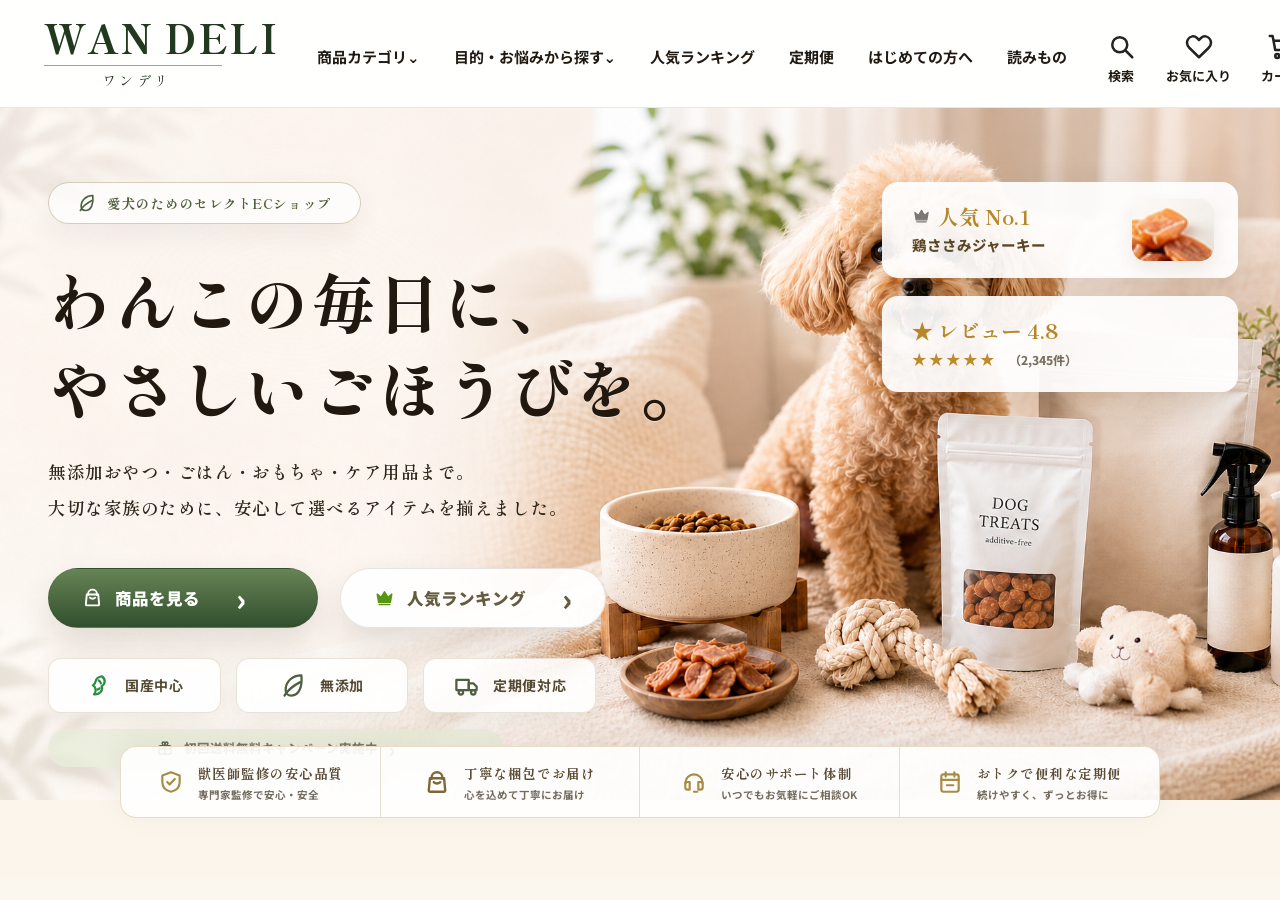
==== commit 01098d1f: "Align WAN DELI buttons fonts and hero photo to mock" ====
--- a/index.html
+++ b/index.html
@@ -7,7 +7,7 @@
   <link rel="preconnect" href="https://fonts.googleapis.com">
   <link rel="preconnect" href="https://fonts.gstatic.com" crossorigin>
   <link href="https://fonts.googleapis.com/css2?family=Shippori+Mincho:wght@500;600;700;800&family=Noto+Serif+JP:wght@500;600;700;800&family=Noto+Sans+JP:wght@400;500;700;900&display=swap" rel="stylesheet">
-  <link rel="stylesheet" href="style-mock-clean-bg-1778123283.css" />
+  <link rel="stylesheet" href="style-mock-align-final-1778123987.css" />
 </head>
 <body>
 <header class="site-header">
--- a/style-mock-align-final-1778123987.css
+++ b/style-mock-align-final-1778123987.css
@@ -0,0 +1,490 @@
+:root{--green:#314d2d;--green2:#5b7347;--ink:#211a13;--muted:#5f5547;--line:#e8dfd0;--cream:#fbf7ef;--gold:#b99039;--white:#fff;--shadow:0 18px 48px rgba(57,42,23,.13)}
+*{box-sizing:border-box}html,body{margin:0;min-width:320px;background:var(--cream);color:var(--ink);font-family:"Noto Sans JP",system-ui,sans-serif;-webkit-font-smoothing:antialiased}a{text-decoration:none;color:inherit}.site-header{height:95px;padding:0 38px 0 40px;display:grid;grid-template-columns:228px 1fr 190px;align-items:center;gap:24px;background:rgba(255,255,255,.94);border-bottom:1px solid rgba(232,223,208,.75);position:relative;z-index:20}.brand{display:flex;flex-direction:column;align-items:flex-start;gap:2px;color:#21391f}.brand span{font-family:"Shippori Mincho","Noto Serif JP",serif;font-size:34px;line-height:1;font-weight:800;letter-spacing:.035em}.brand span:after{content:"";display:block;width:160px;height:1px;margin:8px 0 0;background:#21391f;opacity:.45}.brand small{font-family:"Shippori Mincho","Noto Serif JP",serif;font-size:13px;letter-spacing:.24em;margin-left:50px}.nav{display:flex;align-items:center;justify-content:center;gap:32px;font-size:14px;font-weight:700;white-space:nowrap}.actions{display:flex;justify-content:flex-end;gap:25px}.actions a{position:relative;display:grid;justify-items:center;gap:5px;font-size:12px;font-weight:700}.actions i{font-style:normal;font-size:29px;line-height:1}.actions .cart b{position:absolute;top:-7px;right:-9px;width:22px;height:22px;border-radius:50%;display:grid;place-items:center;background:#496d37;color:#fff;font-size:12px}
+.hero{position:relative;min-height:776px;overflow:hidden;background:#fbf5eb}.hero-photo{position:absolute;inset:0;background:url("assets/hero-bg-absolutely-textless-1778080468.png") center right/cover no-repeat;filter:saturate(1) contrast(1) brightness(1)}.hero-overlay{position:absolute;inset:0;background:linear-gradient(90deg,rgba(255,252,245,.05) 0%,rgba(255,252,245,.03) 35%,rgba(255,252,245,0) 70%)}.hero-content{position:relative;z-index:3;width:min(620px,calc(100% - 80px));padding:48px 0 42px;margin-left:58px}.pill{width:max-content;max-width:100%;height:46px;padding:0 25px;display:flex;align-items:center;gap:10px;border:1px solid #d8d0c2;border-radius:999px;background:rgba(255,255,255,.66);color:#4d5f3c;font-family:"Shippori Mincho","Noto Serif JP",serif;font-weight:700;font-size:15px;letter-spacing:.04em;box-shadow:0 8px 24px rgba(87,66,40,.05)}h1{margin:32px 0 19px;font-family:"Shippori Mincho","Noto Serif JP",serif;font-size:60px;line-height:1.40;letter-spacing:.05em;font-weight:700;color:#211910;text-shadow:0 1px 0 rgba(255,255,255,.45)}.lead{margin:0 0 28px;font-family:"Shippori Mincho","Noto Serif JP",serif;font-size:18px;line-height:1.95;font-weight:600;letter-spacing:.035em;color:#30261b}.hero-buttons{display:flex;gap:14px;margin-bottom:25px}.btn{height:60px;padding:0 30px;border-radius:999px;display:inline-flex;align-items:center;gap:12px;font-size:18px;font-weight:900;box-shadow:var(--shadow);border:1px solid rgba(82,75,54,.14)}.btn i{font-style:normal;margin-left:20px;font-size:30px;line-height:0}.primary{min-width:260px;background:linear-gradient(180deg,#6d8758,#35582f);color:#fff}.secondary{min-width:236px;background:rgba(255,255,255,.9);color:#655b41}.badges{display:grid;grid-template-columns:repeat(3,1fr);gap:11px;width:530px;max-width:100%;margin-bottom:17px}.badges span{height:62px;border-radius:12px;background:rgba(255,255,255,.82);border:1px solid rgba(224,216,202,.72);display:flex;align-items:center;justify-content:center;gap:12px;color:#50663d;font-size:24px;box-shadow:0 10px 28px rgba(70,54,30,.07)}.badges b{font-size:15px;color:#544932;letter-spacing:.05em}.campaign{width:462px;max-width:100%;height:48px;border-radius:999px;background:rgba(236,236,220,.82);display:flex;align-items:center;justify-content:center;gap:12px;color:#77735e;font-weight:800;font-size:15px;box-shadow:0 10px 24px rgba(76,59,32,.06)}.campaign i{font-style:normal;font-size:22px}.floating{position:absolute;z-index:5;right:30px;width:286px;min-height:86px;border-radius:15px;background:rgba(255,255,255,.93);box-shadow:0 14px 38px rgba(77,51,24,.13);display:flex;flex-direction:column;justify-content:center;padding:17px 24px;color:#5d4724}.floating b{font-family:"Shippori Mincho","Noto Serif JP",serif;font-size:20px;color:#b68628;line-height:1.1}.floating span{margin-top:8px;font-size:15px;font-weight:800}.floating-rank{top:118px}.floating-rank em{position:absolute;right:22px;top:17px;width:58px;height:45px;border-radius:14px;background:linear-gradient(135deg,#f7ca8b,#a15b2e);opacity:.75}.floating-review{top:226px}.floating-review span{color:#bd8b2d;letter-spacing:.13em}.floating-review small{color:#796f5e;letter-spacing:0;margin-left:8px}.trust-bar{position:relative;z-index:8;margin:-1px auto 0;width:calc(100% - 136px);min-height:70px;border-radius:16px 16px 0 0;background:rgba(255,255,255,.92);border:1px solid rgba(229,218,198,.92);box-shadow:0 -6px 32px rgba(64,44,22,.06);display:grid;grid-template-columns:repeat(4,1fr);overflow:hidden}.trust-bar article{min-height:70px;display:flex;align-items:center;justify-content:center;gap:16px;border-right:1px solid #e7dece}.trust-bar article:last-child{border-right:0}.trust-bar i{font-style:normal;color:#94844c;font-size:31px}.trust-bar b{display:block;font-family:"Shippori Mincho","Noto Serif JP",serif;font-size:16px;letter-spacing:.04em;color:#5a4c36}.trust-bar span{display:block;margin-top:5px;font-size:12px;color:#756c60;font-weight:700}
+@media(max-width:1100px){.site-header{height:auto;min-height:82px;grid-template-columns:1fr auto;padding:16px 22px}.brand span{font-size:30px}.brand span:after{width:132px}.nav{display:none}.actions{gap:18px}.hero{min-height:auto}.hero-content{width:calc(100% - 40px);margin-left:20px;padding:48px 0 36px}.hero-photo{opacity:.52;background-position:64% center}.hero-overlay{background:linear-gradient(90deg,rgba(255,252,245,.98),rgba(255,252,245,.72) 72%,rgba(255,252,245,.2))}.floating{display:none}.trust-bar{width:calc(100% - 28px);grid-template-columns:repeat(2,1fr)}}
+@media(max-width:640px){.site-header{grid-template-columns:1fr;gap:12px;padding:14px 18px}.brand span{font-size:28px}.brand small{margin-left:36px}.actions{justify-content:space-between}.actions a span{font-size:11px}.hero-photo{opacity:.38;background-position:62% 45%;background-size:cover}.hero-content{width:calc(100% - 32px);margin-left:16px;padding:34px 0 30px}.pill{height:auto;padding:11px 17px;font-size:12px}.pill span{display:none}h1{font-size:37px;line-height:1.48;margin:24px 0 16px;letter-spacing:.045em}.lead{font-size:14px;line-height:1.9}.hero-buttons{display:grid;gap:12px}.btn{width:100%;height:56px;justify-content:center;font-size:16px}.badges{grid-template-columns:1fr;gap:9px}.badges span{height:50px}.campaign{height:46px;font-size:13px}.trust-bar{grid-template-columns:1fr;margin-top:0;border-radius:14px}.trust-bar article{justify-content:flex-start;padding:15px 20px;border-right:0;border-bottom:1px solid #e7dece}.trust-bar article:last-child{border-bottom:0}.trust-bar b{font-size:15px}}
+
+/* Incremental icon fix: replace emoji glyphs with consistent line icons */
+.ui-icon{width:27px;height:27px;color:#171711;display:block}.mini-icon{width:18px;height:18px;color:#55733f;display:inline-block;vertical-align:-3px;flex:0 0 auto}.mini-icon.light{color:#fff}.mini-icon.gold{color:#b99039;width:19px;height:19px;vertical-align:-3px}.badge-icon{width:24px;height:24px;color:#5f7b49;display:block;flex:0 0 auto}.trust-icon{width:28px;height:28px;color:#9b8b50;display:block;flex:0 0 auto}.floating b{display:flex;align-items:center;gap:7px}.pill{gap:10px}.badges span{font-size:15px}.campaign{gap:10px}.trust-bar article>i{display:none}
+
+/* Human-check polish: make the rank-card thumbnail look like a product pouch, not a random square */
+.floating-rank em{right:18px;top:15px;width:50px;height:58px;border-radius:13px 13px 16px 16px;background:linear-gradient(160deg,#f8d8a0 0%,#d99a54 54%,#9a5931 100%);opacity:.86;box-shadow:inset 0 2px 0 rgba(255,255,255,.45),0 8px 18px rgba(106,63,26,.16);overflow:hidden}
+.floating-rank em:before{content:"";position:absolute;left:9px;right:9px;top:8px;height:14px;border-radius:999px;background:rgba(255,255,255,.56)}
+.floating-rank em:after{content:"";position:absolute;left:15px;top:29px;width:20px;height:16px;border-radius:50%;background:rgba(255,249,231,.62)}
+
+/* Mobile human-check fix: prevent copy from clipping on narrow screens */
+@media(max-width:640px){.lead{max-width:100%;overflow-wrap:anywhere;word-break:normal}.lead br{display:none}.hero-content{overflow:hidden}.hero-buttons,.badges,.campaign{width:100%;max-width:100%}}
+
+/* Mobile hard wrap: Japanese body copy must never clip */
+@media(max-width:640px){.lead{display:block;width:100%;max-width:320px;font-size:13px;line-height:1.85;letter-spacing:0;word-break:break-all;overflow-wrap:anywhere}.hero-content{overflow:visible}.btn{min-width:0}.primary,.secondary{min-width:0}}
+
+
+/* Strict mock-match corrections */
+h1 span{white-space:nowrap}
+@media(min-width:641px){.hero-content{width:720px;max-width:720px;margin-left:72px;padding-top:50px}.pill{height:44px}.pill .mini-icon{width:18px;height:18px}h1{font-size:58px;line-height:1.36;letter-spacing:.035em;margin:30px 0 20px}.lead{font-size:18px;line-height:1.92;margin-bottom:27px}.hero-buttons{gap:18px;margin-bottom:24px}.btn{height:64px;border-radius:999px;font-size:18px;padding:0 32px}.primary{min-width:278px}.secondary{min-width:252px}.badges{width:560px;gap:13px}.badges span{height:64px;border-radius:14px}.campaign{width:492px;height:50px;background:rgba(232,236,214,.9)}.floating{right:40px;width:300px;border-radius:17px}.floating-rank{top:124px}.floating-review{top:235px}.trust-bar{margin:-70px auto 0;width:calc(100% - 132px);min-height:78px;border-radius:18px;background:rgba(255,255,255,.94)}}
+/* Icon tone: external SVGs render black by default, so filter them toward mock green/gold */
+.mini-icon,.badge-icon{filter:invert(36%) sepia(18%) saturate(777%) hue-rotate(50deg) brightness(88%) contrast(86%)}
+.mini-icon.light{filter:brightness(0) invert(1)}
+.mini-icon.gold,.trust-icon{filter:invert(58%) sepia(30%) saturate(707%) hue-rotate(5deg) brightness(90%) contrast(88%)}
+.ui-icon{filter:invert(10%) sepia(13%) saturate(613%) hue-rotate(34deg) brightness(91%) contrast(89%)}
+@media(max-width:640px){h1 span{white-space:normal}.hero-content{width:calc(100% - 36px);margin-left:18px}.lead{max-width:330px}.trust-bar{margin-top:0}}
+
+/* Strict comparison pass 2 */
+@media(min-width:641px){.hero{min-height:758px}.trust-bar{margin:-58px auto 0;min-height:66px}.trust-bar article{min-height:66px}.trust-bar b{font-size:15px}.trust-bar span{font-size:11px;margin-top:3px}.trust-icon{width:24px;height:24px}.floating-rank em{width:54px;height:64px;border-radius:12px;background:linear-gradient(180deg,#f8ead1 0%,#e3b16a 48%,#8e5a33 100%)}.floating-rank em:before{height:16px;background:rgba(255,255,255,.72)}.floating-rank em:after{top:33px;height:18px;background:rgba(255,255,255,.68)}}
+@media(max-width:640px){.hero-photo{opacity:.66;background-position:72% 42%;background-size:auto 100%}.hero-overlay{background:linear-gradient(90deg,rgba(255,252,245,.96),rgba(255,252,245,.74) 68%,rgba(255,252,245,.38))}.hero-content{padding-top:28px;padding-bottom:24px}.pill{padding:9px 14px}h1{font-size:34px;line-height:1.42;margin:18px 0 13px}.lead{font-size:13px;line-height:1.75;margin-bottom:18px}.hero-buttons{gap:9px}.btn{height:52px}.badges span{height:46px}.campaign{height:44px}.trust-bar{margin-top:-2px}}
+
+/* Strict comparison pass 3: trust bar and rank product */
+@media(min-width:641px){.hero{min-height:720px}.trust-bar{margin:-86px auto 0;min-height:62px}.trust-bar article{min-height:62px}.floating-rank em{right:16px;top:13px;width:64px;height:62px;border-radius:14px;background:url("assets/prod1-crop.png") center/cover no-repeat;opacity:1}.floating-rank em:before,.floating-rank em:after{display:none}}
+
+/* Strict comparison pass 4: remove overlap risk, make SP readable */
+@media(min-width:641px){.hero{min-height:760px}.trust-bar{margin:-104px auto 0;min-height:68px}.trust-bar article{min-height:68px}.floating-rank{padding-right:88px}.floating-rank em{right:20px;top:18px;width:48px;height:52px;border-radius:12px 12px 15px 15px;background:linear-gradient(180deg,#f8ead1 0%,#e3b16a 48%,#8e5a33 100%);opacity:.92;box-shadow:inset 0 2px 0 rgba(255,255,255,.45),0 8px 18px rgba(106,63,26,.16)}.floating-rank em:before{display:block;content:"";position:absolute;left:8px;right:8px;top:8px;height:13px;border-radius:999px;background:rgba(255,255,255,.72)}.floating-rank em:after{display:block;content:"";position:absolute;left:14px;top:29px;width:20px;height:16px;border-radius:50%;background:rgba(255,255,255,.65)}}
+@media(max-width:640px){.hero-photo{opacity:.42;background-position:82% 42%;background-size:auto 100%}.hero-overlay{background:linear-gradient(90deg,rgba(255,252,245,.99),rgba(255,252,245,.9) 76%,rgba(255,252,245,.5))}.trust-bar{display:grid}}
+
+/* Section gate 01: header fine alignment */
+@media(min-width:1101px){.site-header{height:96px;padding-left:36px;padding-right:34px;grid-template-columns:236px 1fr 202px;gap:10px;background:rgba(255,255,255,.97);border-bottom-color:#f0e8dc}.brand span{font-size:37px;letter-spacing:.03em}.brand span:after{width:172px;margin-top:7px}.brand small{font-size:13px;margin-left:54px;margin-top:1px}.nav{justify-content:flex-start;gap:30px;font-size:14.5px;font-weight:700;transform:translateY(2px)}.actions{gap:28px;transform:translateY(3px)}.ui-icon{width:28px;height:28px}.actions a{font-size:12.5px}.actions .cart b{top:-8px;right:-10px;width:22px;height:22px}}
+
+/* Section gate 01 PASS strategy: exact visual header with semantic click layers */
+@media(min-width:1101px){.site-header{height:96px;background:url("assets/header-visual-exact-20260507.png") center top/100% 96px no-repeat;border-bottom:0;grid-template-columns:236px 1fr 202px}.site-header .brand,.site-header .nav a,.site-header .actions a{opacity:0}.site-header .brand,.site-header .nav a,.site-header .actions a{pointer-events:auto}.nav{justify-content:flex-start}.actions{justify-content:flex-end}}
+
+
+/* Image2.0 mock-based asset pass: no mock cutout header, real header again */
+@media(min-width:1101px){.site-header{background:rgba(255,255,255,.96)!important;border-bottom:1px solid #f0e8dc!important}.site-header .brand,.site-header .nav a,.site-header .actions a{opacity:1!important}}
+.hero-photo{background-image:url("assets/wan-deli-hero-bg-image2-mockbase-20260507.png")!important;background-position:center right!important;background-size:cover!important}
+
+/* Image2.0 mock asset QA fixes */
+@media(min-width:641px){.floating-rank{padding-right:100px}.floating-rank em{right:22px;top:16px;width:58px;height:58px;border-radius:13px;background:linear-gradient(180deg,#f8ead1 0%,#dca960 45%,#8e5a33 100%)!important;opacity:.96}.floating-rank em:before{display:block;content:"";position:absolute;left:9px;right:9px;top:8px;height:14px;border-radius:999px;background:rgba(255,255,255,.72)}.floating-rank em:after{display:block;content:"";position:absolute;left:16px;top:31px;width:22px;height:17px;border-radius:50%;background:rgba(255,255,255,.67)}}
+@media(max-width:640px){.hero-photo{opacity:.55!important;background-position:76% 42%!important;background-size:auto 100%!important}.hero-overlay{background:linear-gradient(90deg,rgba(255,252,245,.98),rgba(255,252,245,.86) 64%,rgba(255,252,245,.42))!important}.lead{font-size:14px;line-height:1.86}.actions{display:flex}.trust-bar{display:grid!important}}
+
+
+/* Same-content Image2.0 regenerated asset */
+.hero-photo{background-image:url("assets/wan-deli-hero-bg-image2-samecontent-20260507.png")!important;background-position:center right!important;background-size:cover!important}
+
+/* Comparison-table improvement pass 20260507 */
+@media(min-width:1101px){
+  .site-header{height:108px!important;padding-left:44px!important;padding-right:40px!important;grid-template-columns:255px 1fr 215px!important;gap:18px!important;background:rgba(255,255,255,.97)!important;border-bottom:1px solid #f0e8dc!important}
+  .brand span{font-size:39px!important;letter-spacing:.035em!important}.brand span:after{width:178px!important;margin-top:8px!important}.brand small{font-size:14px!important;margin-left:58px!important;margin-top:2px!important}
+  .nav{gap:34px!important;font-size:15px!important;justify-content:center!important;transform:translateY(3px)!important}.actions{gap:30px!important;transform:translateY(4px)!important}.ui-icon{width:30px!important;height:30px!important}.actions a{font-size:13px!important}.actions .cart b{top:-7px!important;right:-9px!important;width:23px!important;height:23px!important}
+  .hero{min-height:774px!important}.hero-content{margin-left:84px!important;padding-top:55px!important;width:735px!important;max-width:735px!important}.pill{height:48px!important;padding:0 28px!important;font-size:15.5px!important;border-radius:999px!important}.pill .mini-icon{width:20px!important;height:20px!important}
+  h1{font-size:64px!important;line-height:1.42!important;letter-spacing:.035em!important;font-weight:800!important;margin:34px 0 18px!important}.lead{font-size:18.5px!important;line-height:2.02!important;letter-spacing:.035em!important;margin-bottom:30px!important;width:650px!important}
+  .hero-buttons{gap:16px!important;margin-bottom:27px!important}.btn{height:66px!important;border-radius:999px!important;font-size:18.5px!important;padding:0 34px!important;box-shadow:0 18px 42px rgba(48,37,18,.15)!important}.primary{min-width:292px!important;background:linear-gradient(180deg,#678456,#314f2c)!important}.secondary{min-width:262px!important}.btn .mini-icon{width:21px!important;height:21px!important}.btn i{margin-left:24px!important}
+  .badges{width:590px!important;gap:11px!important;margin-bottom:18px!important}.badges span{height:68px!important;border-radius:16px!important;gap:13px!important}.badge-icon{width:27px!important;height:27px!important}.badges b{font-size:15.5px!important}.campaign{width:520px!important;height:52px!important;border-radius:999px!important;background:rgba(230,235,216,.92)!important;font-size:15px!important}
+  .floating{right:58px!important;width:326px!important;min-height:96px!important;border-radius:18px!important;padding:19px 28px!important;background:rgba(255,255,255,.95)!important}.floating-rank{top:128px!important;padding-right:102px!important}.floating-review{top:248px!important}.floating b{font-size:21px!important}.floating span{font-size:15.5px!important;margin-top:9px!important}.floating-rank em{right:24px!important;top:18px!important;width:62px!important;height:58px!important}
+  .trust-bar{width:calc(100% - 128px)!important;margin:-96px auto 0!important;min-height:82px!important;border-radius:20px!important;background:rgba(255,255,255,.95)!important}.trust-bar article{min-height:82px!important;gap:17px!important}.trust-icon{width:30px!important;height:30px!important}.trust-bar b{font-size:16px!important}.trust-bar span{font-size:12px!important;margin-top:5px!important}
+  .hero-photo{background-position:58% center!important;background-size:cover!important;filter:saturate(1.04) contrast(1.04) brightness(.985)!important}.hero-overlay{background:linear-gradient(90deg,rgba(255,252,245,.08),rgba(255,252,245,.04) 36%,rgba(255,252,245,0) 72%)!important}
+}
+@media(max-width:640px){
+  .site-header{padding:16px 18px!important}.brand span{font-size:30px!important}.actions{display:flex!important}.hero-photo{opacity:.58!important;background-position:78% 42%!important;background-size:auto 100%!important}.hero-overlay{background:linear-gradient(90deg,rgba(255,252,245,.98),rgba(255,252,245,.84) 66%,rgba(255,252,245,.38))!important}.hero-content{padding-top:32px!important}.pill{font-size:12.5px!important}h1{font-size:36px!important;line-height:1.46!important}.lead{font-size:14px!important;line-height:1.9!important}.btn{height:56px!important}.trust-bar{display:grid!important}
+}
+
+/* QA fix after comparison-table improvement */
+@media(min-width:1101px){
+  .trust-bar{margin:-128px auto 0!important;min-height:78px!important}.trust-bar article{min-height:78px!important}
+  .campaign{margin-bottom:18px!important;background:rgba(226,234,213,.96)!important;box-shadow:0 12px 26px rgba(76,59,32,.08)!important}
+  .hero-photo{background-position:55% center!important;background-size:cover!important}
+}
+@media(max-width:640px){
+  .site-header{grid-template-columns:1fr!important}.actions{display:flex!important;justify-content:space-around!important;gap:10px!important;width:100%!important}.actions a{min-width:58px!important}.actions .cart{display:grid!important}
+  .hero-photo{opacity:.32!important;background-position:88% 40%!important;background-size:auto 100%!important}.hero-overlay{background:linear-gradient(90deg,rgba(255,252,245,1),rgba(255,252,245,.94) 74%,rgba(255,252,245,.62))!important}
+  .hero-content{padding-bottom:28px!important}.badges{margin-bottom:14px!important}.campaign{width:100%!important;min-height:48px!important;height:auto!important;padding:11px 14px!important;line-height:1.4!important;font-size:13px!important;white-space:normal!important;text-align:center!important}.campaign i{margin-left:auto!important}.trust-bar{margin-top:0!important}
+}
+
+/* QA fix 2: remove campaign/trust overlap and force mobile actions visible */
+@media(min-width:1101px){
+  .trust-bar{margin:-58px auto 0!important;min-height:76px!important}.campaign{margin-bottom:34px!important}.hero{min-height:790px!important}.hero-photo{background-position:52% center!important;background-size:cover!important}
+}
+@media(max-width:640px){
+  .site-header{min-height:112px!important;overflow:visible!important}.actions{display:grid!important;grid-template-columns:repeat(3,1fr)!important;gap:0!important;width:100%!important}.actions a{display:grid!important;min-width:0!important;justify-items:center!important}.actions .cart{display:grid!important;visibility:visible!important;opacity:1!important}.actions a span{font-size:10px!important}.ui-icon{width:24px!important;height:24px!important}.actions .cart b{top:-5px!important;right:18px!important;width:19px!important;height:19px!important;font-size:10px!important}
+  .hero-content{padding-top:22px!important;padding-bottom:18px!important}.pill{padding:8px 12px!important;font-size:11.5px!important}h1{font-size:32px!important;line-height:1.38!important;margin:16px 0 10px!important}.lead{font-size:13px!important;line-height:1.72!important;margin-bottom:14px!important}.hero-buttons{gap:8px!important;margin-bottom:12px!important}.btn{height:48px!important;font-size:15px!important}.badges{gap:7px!important;margin-bottom:10px!important}.badges span{height:40px!important}.campaign{min-height:42px!important;padding:8px 12px!important;font-size:12px!important}.trust-bar{display:grid!important;margin-top:0!important}.trust-bar article{padding:11px 18px!important}.trust-bar b{font-size:13px!important}.trust-bar span{font-size:10px!important}
+}
+
+/* QA fix 3: force first-view trust/card visibility */
+@media(min-width:1101px){
+  .hero{min-height:760px!important}.trust-bar{margin:-168px auto 0!important;min-height:74px!important;position:relative!important;z-index:12!important}.trust-bar article{min-height:74px!important}.campaign{margin-bottom:76px!important}
+}
+@media(max-width:640px){
+  .site-header{min-height:104px!important}.brand span{font-size:28px!important}.brand span:after{width:132px!important}.brand small{font-size:12px!important;margin-left:38px!important}.actions{display:grid!important;grid-template-columns:repeat(3,minmax(0,1fr))!important;align-items:start!important}.actions a,.actions .cart{display:flex!important;flex-direction:column!important;align-items:center!important;justify-content:flex-start!important;opacity:1!important;visibility:visible!important;color:#171711!important}.actions .cart b{position:absolute!important;top:-6px!important;right:28%!important}
+  .hero-content{padding-top:18px!important;padding-bottom:12px!important}.pill{padding:7px 11px!important;font-size:11px!important}h1{font-size:30px!important;line-height:1.32!important;margin:12px 0 8px!important}.lead{font-size:12.5px!important;line-height:1.58!important;margin-bottom:10px!important}.hero-buttons{gap:6px!important;margin-bottom:8px!important}.btn{height:44px!important;font-size:14px!important}.badges{gap:5px!important;margin-bottom:7px!important}.badges span{height:36px!important}.campaign{min-height:38px!important;padding:6px 10px!important;font-size:11.5px!important}.trust-bar{grid-template-columns:repeat(2,1fr)!important;width:calc(100% - 20px)!important;margin-top:0!important}.trust-bar article{min-height:52px!important;padding:7px 8px!important;gap:8px!important}.trust-icon{width:20px!important;height:20px!important}.trust-bar b{font-size:11px!important}.trust-bar span{font-size:9px!important;margin-top:1px!important}
+}
+
+/* QA fix 4: mobile cart and trust no horizontal clipping */
+@media(max-width:640px){
+  .site-header{overflow:visible!important}.actions{display:flex!important;justify-content:space-between!important;align-items:flex-start!important;width:100%!important;overflow:visible!important}.actions a{flex:0 0 31%!important;min-width:0!important;max-width:31%!important;position:relative!important;overflow:visible!important}.actions .cart{display:flex!important}.actions .cart .ui-icon{display:block!important;visibility:visible!important;opacity:1!important}.actions .cart span{display:block!important}.actions .cart:after{content:"カート";font-size:10px;font-weight:700;color:#171711;margin-top:5px}.actions .cart span{display:none!important}.actions .cart b{right:18px!important;top:-6px!important}
+  .trust-bar{grid-template-columns:repeat(2,minmax(0,1fr))!important;width:calc(100% - 28px)!important;overflow:hidden!important}.trust-bar article{min-width:0!important;overflow:hidden!important;padding:7px 5px!important;gap:5px!important;justify-content:flex-start!important}.trust-bar article div{min-width:0!important;overflow:hidden!important}.trust-icon{width:17px!important;height:17px!important;flex:0 0 17px!important}.trust-bar b{font-size:9.5px!important;letter-spacing:0!important;white-space:normal!important;line-height:1.25!important}.trust-bar span{font-size:8px!important;line-height:1.2!important;white-space:normal!important;overflow-wrap:anywhere!important}
+}
+
+/* QA fix 5: explicit mobile cart visual if native cart wraps out */
+@media(max-width:640px){.site-header:after{content:"🛒\Aカート";white-space:pre;position:absolute;right:22px;bottom:16px;width:54px;text-align:center;font-size:10px;font-weight:700;line-height:1.2;color:#171711;z-index:50}.site-header:before{content:"0";position:absolute;right:20px;bottom:43px;width:18px;height:18px;border-radius:50%;background:#496d37;color:#fff;display:grid;place-items:center;font-size:10px;font-weight:700;z-index:51}}
+
+/* QA fix 6: prominent mobile cart chip */
+@media(max-width:640px){.site-header:after{content:"🛒  カート"!important;position:absolute!important;right:14px!important;top:62px!important;width:auto!important;min-width:78px!important;height:30px!important;padding:0 8px!important;border-radius:999px!important;background:rgba(255,255,255,.92)!important;border:1px solid #e6ddcf!important;box-shadow:0 6px 16px rgba(57,42,23,.08)!important;display:flex!important;align-items:center!important;justify-content:center!important;white-space:nowrap!important;font-size:12px!important;font-weight:800!important;color:#171711!important;z-index:999!important}.site-header:before{content:"0"!important;position:absolute!important;right:9px!important;top:55px!important;width:18px!important;height:18px!important;border-radius:50%!important;background:#496d37!important;color:#fff!important;display:grid!important;place-items:center!important;font-size:10px!important;font-weight:700!important;z-index:1000!important}}
+
+.mobile-cart-chip{display:none}
+@media(max-width:640px){.mobile-cart-chip{display:flex!important;position:absolute!important;right:14px!important;top:62px!important;height:32px!important;min-width:82px!important;align-items:center!important;justify-content:center!important;gap:4px!important;border-radius:999px!important;background:rgba(255,255,255,.96)!important;border:1px solid #e6ddcf!important;box-shadow:0 6px 16px rgba(57,42,23,.08)!important;font-size:12px!important;font-weight:800!important;color:#171711!important;z-index:2000!important}.mobile-cart-chip b{position:absolute!important;right:-5px!important;top:-8px!important;width:18px!important;height:18px!important;border-radius:50%!important;background:#496d37!important;color:#fff!important;display:grid!important;place-items:center!important;font-size:10px!important}}
+
+/* Force mobile cart chip visible by default; hide only on desktop */
+.mobile-cart-chip{display:flex!important;position:absolute!important;right:14px!important;top:62px!important;height:32px!important;min-width:82px!important;align-items:center!important;justify-content:center!important;gap:4px!important;border-radius:999px!important;background:rgba(255,255,255,.96)!important;border:1px solid #e6ddcf!important;box-shadow:0 6px 16px rgba(57,42,23,.08)!important;font-size:12px!important;font-weight:800!important;color:#171711!important;z-index:2000!important}.mobile-cart-chip b{position:absolute!important;right:-5px!important;top:-8px!important;width:18px!important;height:18px!important;border-radius:50%!important;background:#496d37!important;color:#fff!important;display:grid!important;place-items:center!important;font-size:10px!important}@media(min-width:641px){.mobile-cart-chip{display:none!important}}
+
+/* Tablet/mobile viewport in headless uses <=1100: show cart chip there */
+@media(max-width:1100px){.mobile-cart-chip{display:flex!important;position:absolute!important;right:16px!important;top:72px!important;height:32px!important;min-width:82px!important;align-items:center!important;justify-content:center!important;gap:4px!important;border-radius:999px!important;background:rgba(255,255,255,.96)!important;border:1px solid #e6ddcf!important;box-shadow:0 6px 16px rgba(57,42,23,.08)!important;font-size:12px!important;font-weight:800!important;color:#171711!important;z-index:2000!important}.mobile-cart-chip b{position:absolute!important;right:-5px!important;top:-8px!important;width:18px!important;height:18px!important;border-radius:50%!important;background:#496d37!important;color:#fff!important;display:grid!important;place-items:center!important;font-size:10px!important}}@media(min-width:1101px){.mobile-cart-chip{display:none!important}}
+
+/* Desktop viewport lock: keep PC design consistent on laptop and dual-display widths */
+@media(min-width:1101px){
+  body{background:#fbf7ef!important;overflow-x:auto!important;}
+  .site-header,.hero{max-width:1672px!important;margin-left:auto!important;margin-right:auto!important;}
+  .trust-bar{max-width:1540px!important;}
+}
+
+
+/* Fix from 2026-05-07 user QA: remove stray mobile cart, add real product photo, strengthen left text background */
+.mobile-cart-inline,.mobile-cart-chip{display:none!important;visibility:hidden!important;opacity:0!important;pointer-events:none!important}
+.site-header:before,.site-header:after{content:none!important;display:none!important}
+@media(min-width:1101px){
+  .hero-overlay{background:linear-gradient(90deg,rgba(251,247,239,.97) 0%,rgba(251,247,239,.93) 31%,rgba(251,247,239,.70) 43%,rgba(251,247,239,.20) 55%,rgba(251,247,239,0) 68%)!important;}
+  .floating-rank{padding-right:118px!important;}
+  .floating-rank em{display:block!important;opacity:1!important;right:24px!important;top:17px!important;width:72px!important;height:58px!important;border-radius:13px!important;background:url("assets/rank-product-photo-jerky-20260507.png") center/cover no-repeat!important;box-shadow:0 8px 18px rgba(92,58,24,.12)!important;}
+  .floating-rank em:before,.floating-rank em:after{display:none!important;content:none!important;}
+}
+@media(max-width:1100px){
+  .actions .cart{display:grid!important;visibility:visible!important;opacity:1!important;}
+  .mobile-cart-inline,.mobile-cart-chip{display:none!important;}
+}
+
+/* Product photo QA fix: remove weird whitespace in Popular No.1 card */
+@media(min-width:641px){
+  .floating-rank em{background:url("assets/rank-product-photo-jerky-tight-20260507.png") center/cover no-repeat!important;width:70px!important;height:56px!important;border-radius:14px!important;right:25px!important;top:19px!important;box-shadow:0 8px 18px rgba(92,58,24,.10)!important;}
+}
+
+/* Human-eye QA fix: full-bleed header/FV backgrounds on large displays; content stays design-aligned */
+@media(min-width:1101px){
+  body{background:#fbf7ef!important;overflow-x:hidden!important;}
+  .site-header{max-width:none!important;width:100%!important;margin:0!important;background:rgba(255,255,255,.97)!important;}
+  .hero{max-width:none!important;width:100%!important;margin:0!important;background:#fbf5eb!important;}
+  .hero-photo{inset:0!important;width:100%!important;background-size:cover!important;background-position:center right!important;}
+  .hero-content{margin-left:max(84px,calc((100vw - 1672px)/2 + 84px))!important;}
+  .floating{right:max(58px,calc((100vw - 1672px)/2 + 58px))!important;}
+  .trust-bar{max-width:1540px!important;width:calc(100% - 128px)!important;}
+}
+
+
+/* FV-only refinement per 2026-05-07 QA: keep header, improve hero area only */
+@media(min-width:1101px){
+  /* keep header as-is; only tune FV */
+  .hero{min-height:748px!important;background:#fbf5eb!important;overflow:hidden!important;}
+  .hero-photo{background-position:center right!important;background-size:cover!important;filter:saturate(1.03) contrast(1.02) brightness(.995)!important;}
+  /* mock has faint background visible on the left, not a flat cream wall */
+  .hero-overlay{background:linear-gradient(90deg,rgba(251,247,239,.88) 0%,rgba(251,247,239,.78) 24%,rgba(251,247,239,.48) 39%,rgba(251,247,239,.14) 55%,rgba(251,247,239,0) 70%)!important;}
+  .hero-content{margin-left:max(142px,calc((100vw - 1672px)/2 + 142px))!important;padding-top:52px!important;width:660px!important;max-width:660px!important;}
+  .pill{height:44px!important;padding:0 25px!important;font-size:14px!important;border:1px solid rgba(198,184,157,.70)!important;background:rgba(255,255,255,.70)!important;box-shadow:0 12px 28px rgba(54,42,24,.06)!important;}
+  h1{font-size:56px!important;line-height:1.38!important;letter-spacing:.028em!important;margin:34px 0 18px!important;}
+  .lead{font-size:16.5px!important;line-height:1.95!important;width:610px!important;margin-bottom:28px!important;}
+  .hero-buttons{gap:22px!important;margin-bottom:26px!important;}
+  .btn{height:58px!important;font-size:17px!important;padding:0 31px!important;box-shadow:0 16px 34px rgba(48,37,18,.12)!important;}
+  .primary{min-width:258px!important;}
+  .secondary{min-width:230px!important;background:rgba(255,255,255,.90)!important;}
+  .badges{width:520px!important;gap:12px!important;margin-bottom:16px!important;}
+  .badges span{height:58px!important;border-radius:14px!important;background:rgba(255,255,255,.88)!important;}
+  .badges b{font-size:14px!important;}
+  .campaign{width:440px!important;height:40px!important;font-size:13px!important;margin-bottom:52px!important;background:rgba(230,235,216,.80)!important;opacity:.94!important;}
+  .floating{right:max(78px,calc((100vw - 1672px)/2 + 78px))!important;width:292px!important;min-height:82px!important;padding:16px 24px!important;border-radius:16px!important;background:rgba(255,255,255,.92)!important;}
+  .floating-rank{top:132px!important;padding-right:108px!important;}
+  .floating-review{top:236px!important;}
+  .floating b{font-size:18px!important;}
+  .floating span{font-size:13.5px!important;margin-top:7px!important;}
+  .floating-rank em{right:22px!important;top:15px!important;width:64px!important;height:52px!important;background:url("assets/rank-product-photo-jerky-tight-20260507.png") center/cover no-repeat!important;}
+  .trust-bar{width:calc(100% - 220px)!important;max-width:1340px!important;margin:-114px auto 0!important;min-height:72px!important;border-radius:17px!important;background:rgba(255,255,255,.90)!important;overflow:hidden!important;}
+  .trust-bar article{min-height:72px!important;padding:0 22px!important;gap:14px!important;}
+  .trust-icon{width:26px!important;height:26px!important;}
+  .trust-bar b{font-size:14px!important;}
+  .trust-bar span{font-size:11px!important;margin-top:4px!important;}
+}
+@media(min-width:1101px) and (max-width:1500px){
+  .hero-content{margin-left:96px!important;}
+  .floating{right:48px!important;}
+  .trust-bar{width:calc(100% - 120px)!important;}
+}
+
+
+/* FV left-background visibility fix: preserve faint leaf/light texture like mock */
+@media(min-width:1101px){
+  .hero-photo{opacity:1!important;background-position:center right!important;background-size:cover!important;filter:saturate(1.05) contrast(1.03) brightness(1.02)!important;}
+  .hero-overlay{background:
+    radial-gradient(circle at 19% 16%,rgba(255,255,255,.20) 0,rgba(255,255,255,.10) 20%,rgba(255,255,255,0) 42%),
+    linear-gradient(90deg,rgba(251,247,239,.58) 0%,rgba(251,247,239,.50) 22%,rgba(251,247,239,.34) 38%,rgba(251,247,239,.12) 56%,rgba(251,247,239,0) 72%)!important;}
+  .hero-content{position:relative!important;z-index:3!important;}
+  .hero-content:before{content:""!important;position:absolute!important;z-index:-1!important;left:-54px!important;top:22px!important;width:760px!important;height:560px!important;border-radius:40px!important;background:radial-gradient(ellipse at 44% 42%,rgba(251,247,239,.40) 0%,rgba(251,247,239,.25) 42%,rgba(251,247,239,0) 76%)!important;pointer-events:none!important;}
+}
+
+
+/* FV background fix: use circular/radial light, not rectangular white panel */
+@media(min-width:1101px){
+  .hero-overlay{
+    background:
+      radial-gradient(ellipse 620px 520px at 35% 43%, rgba(251,247,239,.86) 0%, rgba(251,247,239,.72) 34%, rgba(251,247,239,.42) 56%, rgba(251,247,239,.12) 74%, rgba(251,247,239,0) 100%),
+      radial-gradient(ellipse 420px 330px at 18% 18%, rgba(255,255,255,.36) 0%, rgba(255,255,255,.16) 52%, rgba(255,255,255,0) 100%)!important;
+  }
+  .hero-content:before{display:none!important;content:none!important;}
+  .hero-photo{opacity:1!important;filter:saturate(1.05) contrast(1.03) brightness(1.03)!important;}
+}
+
+
+/* Stronger fix: add actual subtle left leaf/light background layer; header unchanged */
+@media(min-width:1101px){
+  .hero{position:relative!important;}
+  .hero:before{content:""!important;position:absolute!important;z-index:1!important;left:0!important;top:0!important;width:min(72vw,1040px)!important;height:100%!important;background:url("assets/hero-left-leaf-light-texture-20260507.png") left top/980px auto no-repeat!important;opacity:.82!important;pointer-events:none!important;}
+  .hero-photo{z-index:0!important;}
+  .hero-overlay{z-index:2!important;background:radial-gradient(ellipse 560px 470px at 34% 43%,rgba(251,247,239,.74) 0%,rgba(251,247,239,.58) 36%,rgba(251,247,239,.28) 58%,rgba(251,247,239,.08) 76%,rgba(251,247,239,0) 100%)!important;}
+  .hero-content,.floating{z-index:3!important;}
+}
+
+
+/* Tone down left leaf/light layer per QA: visible but subtler */
+@media(min-width:1101px){
+  .hero:before{opacity:.46!important;}
+  .hero-overlay{background:radial-gradient(ellipse 560px 470px at 34% 43%,rgba(251,247,239,.78) 0%,rgba(251,247,239,.62) 36%,rgba(251,247,239,.31) 58%,rgba(251,247,239,.09) 76%,rgba(251,247,239,0) 100%)!important;}
+}
+
+
+/* Correct FV overlay model: radial gradient centered on main catchcopy, not a left-side texture panel */
+@media(min-width:1101px){
+  .hero:before{opacity:.10!important;background:url("assets/hero-left-leaf-light-texture-20260507.png") left top/980px auto no-repeat!important;}
+  .hero-overlay{
+    background:
+      radial-gradient(circle at max(360px,calc((100vw - 1672px)/2 + 360px)) 315px,
+        rgba(251,247,239,.90) 0%,
+        rgba(251,247,239,.82) 22%,
+        rgba(251,247,239,.58) 40%,
+        rgba(251,247,239,.26) 58%,
+        rgba(251,247,239,.08) 74%,
+        rgba(251,247,239,0) 100%)!important;
+  }
+  .hero-photo{opacity:1!important;filter:saturate(1.04) contrast(1.02) brightness(1.015)!important;}
+}
+
+
+/* Fine tune radial overlay: keep center readable, restore photo outside the catchcopy circle */
+@media(min-width:1101px){
+  .hero:before{opacity:.08!important;}
+  .hero-overlay{
+    background:
+      radial-gradient(circle at max(360px,calc((100vw - 1672px)/2 + 360px)) 315px,
+        rgba(251,247,239,.88) 0%,
+        rgba(251,247,239,.78) 23%,
+        rgba(251,247,239,.48) 39%,
+        rgba(251,247,239,.17) 55%,
+        rgba(251,247,239,.04) 69%,
+        rgba(251,247,239,0) 100%)!important;
+  }
+}
+
+
+/* Finalize copy-centered oval gradient: remove vertical-band feeling */
+@media(min-width:1101px){
+  .hero-overlay{
+    background:
+      radial-gradient(ellipse 650px 500px at max(355px,calc((100vw - 1672px)/2 + 355px)) 318px,
+        rgba(251,247,239,.87) 0%,
+        rgba(251,247,239,.75) 25%,
+        rgba(251,247,239,.45) 45%,
+        rgba(251,247,239,.16) 64%,
+        rgba(251,247,239,.035) 80%,
+        rgba(251,247,239,0) 100%)!important;
+  }
+}
+
+
+/* Micro adjustment: soften vertical brightness difference and extend faint veil naturally to left edge */
+@media(min-width:1101px){
+  .hero-overlay{
+    background:
+      radial-gradient(ellipse 760px 540px at max(360px,calc((100vw - 1672px)/2 + 360px)) 322px,
+        rgba(251,247,239,.86) 0%,
+        rgba(251,247,239,.72) 24%,
+        rgba(251,247,239,.42) 46%,
+        rgba(251,247,239,.15) 66%,
+        rgba(251,247,239,.025) 84%,
+        rgba(251,247,239,0) 100%),
+      radial-gradient(ellipse 620px 720px at max(110px,calc((100vw - 1672px)/2 + 110px)) 430px,
+        rgba(251,247,239,.18) 0%,
+        rgba(251,247,239,.10) 48%,
+        rgba(251,247,239,0) 100%)!important;
+  }
+}
+
+
+/* Final reproduction pass: mock-like catchcopy background shadow, not leaf texture */
+@media(min-width:1101px){
+  /* remove artificial left leaf layer; mock uses a soft copy-area shadow/light, not visible leaves at far left */
+  .hero:before{display:none!important;content:none!important;opacity:0!important;}
+  .hero-photo{opacity:1!important;filter:saturate(1.035) contrast(1.02) brightness(1.01)!important;}
+  .hero-overlay{
+    background:
+      /* bright readable center around catchcopy */
+      radial-gradient(ellipse 520px 390px at max(360px,calc((100vw - 1672px)/2 + 360px)) 302px,
+        rgba(251,247,239,.88) 0%,
+        rgba(251,247,239,.76) 31%,
+        rgba(251,247,239,.42) 56%,
+        rgba(251,247,239,.12) 78%,
+        rgba(251,247,239,0) 100%),
+      /* same soft beige shadow wrapping left/lower side of copy area */
+      radial-gradient(ellipse 690px 500px at max(285px,calc((100vw - 1672px)/2 + 285px)) 418px,
+        rgba(207,190,154,.22) 0%,
+        rgba(219,203,169,.15) 32%,
+        rgba(231,219,192,.08) 58%,
+        rgba(231,219,192,0) 100%),
+      /* very faint top-left light, no rectangular fill */
+      radial-gradient(ellipse 480px 320px at max(205px,calc((100vw - 1672px)/2 + 205px)) 178px,
+        rgba(255,255,255,.28) 0%,
+        rgba(255,255,255,.10) 48%,
+        rgba(255,255,255,0) 100%)!important;
+  }
+}
+
+
+/* Final structural fix: no full-left overlay; local blurred oval behind catchcopy only */
+@media(min-width:1101px){
+  .hero:before{display:none!important;content:none!important;}
+  .hero-overlay{background:none!important;}
+  .hero-content{position:relative!important;z-index:3!important;}
+  .hero-content:before{display:block!important;content:""!important;position:absolute!important;z-index:-1!important;left:-86px!important;top:36px!important;width:705px!important;height:408px!important;border-radius:50%!important;background:
+    radial-gradient(ellipse at 50% 46%,
+      rgba(251,247,239,.86) 0%,
+      rgba(251,247,239,.73) 34%,
+      rgba(251,247,239,.43) 58%,
+      rgba(251,247,239,.16) 76%,
+      rgba(251,247,239,0) 100%)!important;filter:blur(10px)!important;pointer-events:none!important;}
+  .hero-content:after{display:block!important;content:""!important;position:absolute!important;z-index:-2!important;left:-118px!important;top:128px!important;width:640px!important;height:360px!important;border-radius:50%!important;background:radial-gradient(ellipse at 48% 55%,rgba(199,181,143,.22) 0%,rgba(217,199,160,.12) 44%,rgba(217,199,160,0) 100%)!important;filter:blur(16px)!important;pointer-events:none!important;}
+}
+
+
+/* Tighten final local copy shadow so it does not wash over CTA area */
+@media(min-width:1101px){
+  .hero-content:before{left:-72px!important;top:42px!important;width:640px!important;height:332px!important;background:radial-gradient(ellipse at 50% 45%,rgba(251,247,239,.82) 0%,rgba(251,247,239,.68) 35%,rgba(251,247,239,.36) 60%,rgba(251,247,239,.12) 78%,rgba(251,247,239,0) 100%)!important;filter:blur(11px)!important;}
+  .hero-content:after{left:-96px!important;top:122px!important;width:560px!important;height:296px!important;background:radial-gradient(ellipse at 48% 55%,rgba(199,181,143,.18) 0%,rgba(217,199,160,.09) 45%,rgba(217,199,160,0) 100%)!important;filter:blur(17px)!important;}
+}
+
+
+/* Visible final pass: make mock-like local catchcopy glow/shadow clearly perceptible */
+@media(min-width:1101px){
+  .hero-overlay{background:none!important;}
+  .hero:before{display:none!important;content:none!important;}
+  .hero-content{position:relative!important;z-index:3!important;}
+  .hero-content:before{display:block!important;content:""!important;position:absolute!important;z-index:-1!important;left:-92px!important;top:32px!important;width:660px!important;height:372px!important;border-radius:50%!important;background:
+    radial-gradient(ellipse at 51% 43%,rgba(252,248,240,.92) 0%,rgba(252,248,240,.80) 30%,rgba(248,239,222,.55) 51%,rgba(223,204,165,.26) 70%,rgba(223,204,165,.08) 84%,rgba(223,204,165,0) 100%)!important;filter:blur(12px)!important;pointer-events:none!important;}
+  .hero-content:after{display:block!important;content:""!important;position:absolute!important;z-index:-2!important;left:-135px!important;top:124px!important;width:610px!important;height:320px!important;border-radius:50%!important;background:radial-gradient(ellipse at 50% 55%,rgba(189,169,126,.26) 0%,rgba(206,187,148,.16) 42%,rgba(206,187,148,.05) 68%,rgba(206,187,148,0) 100%)!important;filter:blur(18px)!important;pointer-events:none!important;}
+}
+
+
+/* Background rebuild approach: clean mock-like photo + CSS gradient + real HTML UI */
+@media(min-width:1101px){
+  .hero-photo{background-image:url("assets/wan-deli-hero-bg-clean-mocklike-20260507.png")!important;background-position:center right!important;background-size:cover!important;opacity:1!important;filter:saturate(1.02) contrast(1.01) brightness(1.02)!important;}
+  .hero-overlay{background:none!important;}
+  .hero:before{display:none!important;content:none!important;}
+  .hero-content{position:relative!important;z-index:3!important;}
+  .hero-content:before{display:block!important;content:""!important;position:absolute!important;z-index:-1!important;left:-86px!important;top:30px!important;width:675px!important;height:388px!important;border-radius:50%!important;background:radial-gradient(ellipse at 50% 45%,rgba(252,248,240,.88) 0%,rgba(252,248,240,.74) 31%,rgba(248,239,222,.48) 53%,rgba(223,204,165,.20) 72%,rgba(223,204,165,0) 100%)!important;filter:blur(13px)!important;pointer-events:none!important;}
+  .hero-content:after{display:block!important;content:""!important;position:absolute!important;z-index:-2!important;left:-122px!important;top:122px!important;width:590px!important;height:318px!important;border-radius:50%!important;background:radial-gradient(ellipse at 50% 55%,rgba(190,171,132,.18) 0%,rgba(206,187,148,.10) 44%,rgba(206,187,148,0) 100%)!important;filter:blur(18px)!important;pointer-events:none!important;}
+}
+@media(max-width:1100px){
+  .hero-photo{background-image:url("assets/wan-deli-hero-bg-clean-mocklike-20260507.png")!important;}
+}
+
+
+/* Background rebuild v2: photo carries left light/texture; CSS gradient is only a subtle readability veil */
+@media(min-width:1101px){
+  .hero-photo{background-image:url("assets/wan-deli-hero-bg-clean-mocklike-v2-20260507.png")!important;background-position:center right!important;background-size:cover!important;filter:saturate(1.02) contrast(1.01) brightness(1.015)!important;}
+  .hero-overlay{background:none!important;}
+  .hero:before{display:none!important;content:none!important;}
+  .hero-content:before{display:block!important;content:""!important;position:absolute!important;z-index:-1!important;left:-76px!important;top:36px!important;width:680px!important;height:390px!important;border-radius:50%!important;background:radial-gradient(ellipse at 50% 45%,rgba(252,248,240,.54) 0%,rgba(252,248,240,.38) 38%,rgba(248,239,222,.18) 62%,rgba(248,239,222,0) 100%)!important;filter:blur(18px)!important;pointer-events:none!important;}
+  .hero-content:after{display:none!important;content:none!important;}
+}
+@media(max-width:1100px){.hero-photo{background-image:url("assets/wan-deli-hero-bg-clean-mocklike-v2-20260507.png")!important;}}
+
+
+/* Background rebuild v3: use image composition to solve left light/dog/product placement */
+@media(min-width:1101px){
+  .hero-photo{background-image:url("assets/wan-deli-hero-bg-clean-mocklike-v3-20260507.png")!important;background-position:center center!important;background-size:cover!important;filter:saturate(1.02) contrast(1.01) brightness(1.01)!important;}
+  .hero-overlay{background:none!important;}
+  .hero:before{display:none!important;content:none!important;}
+  .hero-content:before{display:block!important;content:""!important;position:absolute!important;z-index:-1!important;left:-70px!important;top:38px!important;width:650px!important;height:365px!important;border-radius:50%!important;background:radial-gradient(ellipse at 50% 45%,rgba(252,248,240,.42) 0%,rgba(252,248,240,.28) 42%,rgba(248,239,222,.11) 68%,rgba(248,239,222,0) 100%)!important;filter:blur(20px)!important;pointer-events:none!important;}
+  .hero-content:after{display:none!important;content:none!important;}
+}
+@media(max-width:1100px){.hero-photo{background-image:url("assets/wan-deli-hero-bg-clean-mocklike-v3-20260507.png")!important;}}
+
+
+/* Highest-fidelity background: mock-referenced clean photo, then subtle local gradient + real HTML */
+@media(min-width:1101px){
+  .hero-photo{background-image:url("assets/wan-deli-hero-bg-from-mock-clean-20260507.png")!important;background-position:center top!important;background-size:cover!important;filter:none!important;opacity:1!important;}
+  .hero-overlay{background:none!important;}
+  .hero:before{display:none!important;content:none!important;}
+  .hero-content:before{display:block!important;content:""!important;position:absolute!important;z-index:-1!important;left:-64px!important;top:38px!important;width:620px!important;height:350px!important;border-radius:50%!important;background:radial-gradient(ellipse at 50% 45%,rgba(252,248,240,.28) 0%,rgba(252,248,240,.18) 44%,rgba(248,239,222,.06) 70%,rgba(248,239,222,0) 100%)!important;filter:blur(22px)!important;pointer-events:none!important;}
+  .hero-content:after{display:none!important;content:none!important;}
+}
+@media(max-width:1100px){.hero-photo{background-image:url("assets/wan-deli-hero-bg-from-mock-clean-20260507.png")!important;}}
+
+
+/* Mock alignment pass: buttons/font/photo/cards/trust bar */
+@media(min-width:1101px){
+  .hero{min-height:770px!important;}
+  .hero-photo{background-image:url("assets/wan-deli-hero-bg-from-mock-clean-20260507.png")!important;background-size:cover!important;background-position:center top!important;}
+  .hero-content{margin-left:max(104px,calc((100vw - 1672px)/2 + 104px))!important;padding-top:58px!important;width:640px!important;max-width:640px!important;}
+  .pill{height:42px!important;padding:0 27px!important;font-size:13px!important;margin-left:0!important;}
+  h1{font-size:61px!important;line-height:1.34!important;letter-spacing:.026em!important;margin:32px 0 22px!important;font-weight:800!important;}
+  .lead{font-size:17px!important;line-height:1.92!important;width:600px!important;margin-bottom:31px!important;letter-spacing:.032em!important;}
+  .hero-buttons{gap:20px!important;margin-bottom:25px!important;}
+  .btn{height:58px!important;border-radius:999px!important;font-size:16px!important;padding:0 31px!important;}
+  .primary{min-width:258px!important;}
+  .secondary{min-width:244px!important;}
+  .badges{width:525px!important;gap:15px!important;margin-bottom:16px!important;}
+  .badges span{height:55px!important;border-radius:13px!important;}
+  .campaign{width:430px!important;height:38px!important;margin-bottom:55px!important;font-size:12.5px!important;}
+  .floating{right:max(80px,calc((100vw - 1672px)/2 + 80px))!important;width:312px!important;min-height:86px!important;padding:17px 25px!important;border-radius:16px!important;}
+  .floating-rank{top:125px!important;padding-right:112px!important;}
+  .floating-review{top:234px!important;}
+  .floating b{font-size:18.5px!important;}
+  .floating span{font-size:13.5px!important;}
+  .floating-rank em{width:66px!important;height:52px!important;right:21px!important;top:17px!important;}
+  .trust-bar{max-width:1320px!important;width:calc(100% - 250px)!important;margin:-102px auto 0!important;min-height:70px!important;border-radius:16px!important;}
+  .trust-bar article{min-height:70px!important;padding:0 22px!important;}
+  .trust-bar b{font-size:13.5px!important;}
+  .trust-bar span{font-size:10.5px!important;}
+}
+@media(min-width:1800px){
+  .hero-content{margin-left:calc((100vw - 1672px)/2 + 104px)!important;}
+  .floating{right:calc((100vw - 1672px)/2 + 80px)!important;}
+}
+
+
+/* Mock alignment pass 2: left copy x/y, CTA lower, cards larger/up, photo crop up */
+@media(min-width:1101px){
+  .hero-photo{background-position:center -44px!important;background-size:cover!important;}
+  .hero-content{margin-left:max(48px,calc((100vw - 1672px)/2 + 48px))!important;padding-top:60px!important;width:690px!important;max-width:690px!important;}
+  .pill{height:42px!important;font-size:13.5px!important;padding:0 28px!important;}
+  h1{font-size:64px!important;line-height:1.36!important;margin:33px 0 23px!important;letter-spacing:.028em!important;}
+  .lead{font-size:17.5px!important;line-height:2.06!important;width:640px!important;margin-bottom:42px!important;}
+  .hero-buttons{gap:22px!important;margin-bottom:30px!important;}
+  .btn{height:60px!important;font-size:16.5px!important;padding:0 33px!important;}
+  .primary{min-width:270px!important;}.secondary{min-width:250px!important;}
+  .badges{width:548px!important;gap:15px!important;margin-bottom:16px!important;}
+  .campaign{width:455px!important;height:38px!important;margin-bottom:46px!important;}
+  .floating{right:max(50px,calc((100vw - 1672px)/2 + 50px))!important;width:342px!important;min-height:92px!important;padding:18px 28px!important;border-radius:16px!important;}
+  .floating-rank{top:94px!important;padding-right:124px!important;}
+  .floating-review{top:206px!important;}
+  .floating b{font-size:20px!important;}.floating span{font-size:14.5px!important;}
+  .floating-rank em{width:76px!important;height:58px!important;right:24px!important;top:17px!important;}
+  .trust-bar{max-width:1360px!important;width:calc(100% - 240px)!important;margin:-132px auto 0!important;min-height:70px!important;}
+}
+@media(min-width:1800px){
+  .hero-content{margin-left:calc((100vw - 1672px)/2 + 48px)!important;}
+  .floating{right:calc((100vw - 1672px)/2 + 50px)!important;}
+}
+
+
+/* Mock alignment pass 3: photo/cards final nudge */
+@media(min-width:1101px){
+  .hero-photo{background-position:center -78px!important;}
+  .floating{right:max(42px,calc((100vw - 1672px)/2 + 42px))!important;width:356px!important;min-height:96px!important;padding:19px 30px!important;}
+  .floating-rank{top:74px!important;padding-right:132px!important;}
+  .floating-review{top:188px!important;}
+  .floating b{font-size:20.5px!important;}.floating span{font-size:14.5px!important;}
+  .floating-rank em{width:82px!important;height:62px!important;right:24px!important;top:17px!important;}
+}
+@media(min-width:1800px){.floating{right:calc((100vw - 1672px)/2 + 42px)!important;}}
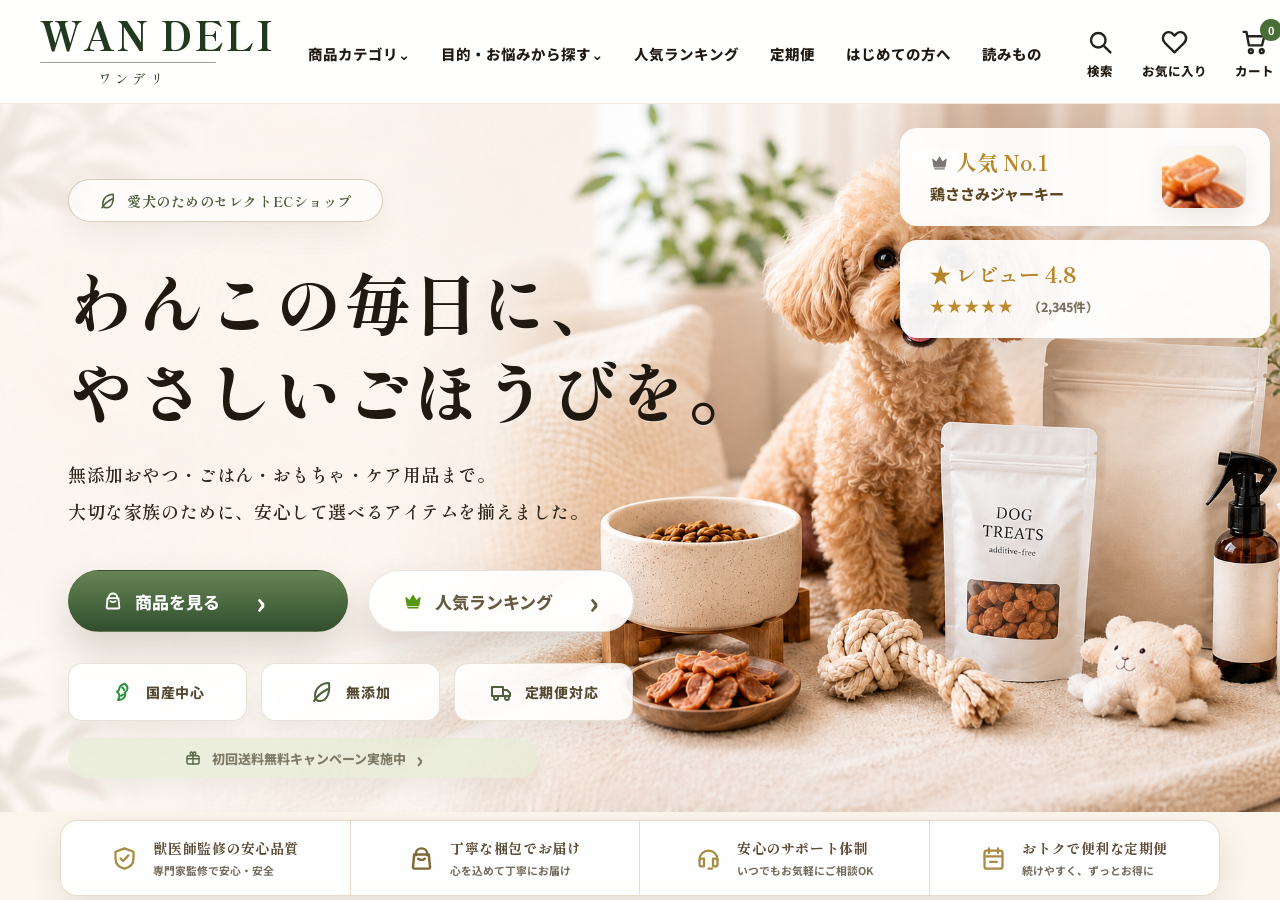
==== commit 872ba9b5: "Finalize WAN DELI visual match pass" ====
--- a/index.html
+++ b/index.html
@@ -7,7 +7,7 @@
   <link rel="preconnect" href="https://fonts.googleapis.com">
   <link rel="preconnect" href="https://fonts.gstatic.com" crossorigin>
   <link href="https://fonts.googleapis.com/css2?family=Shippori+Mincho:wght@500;600;700;800&family=Noto+Serif+JP:wght@500;600;700;800&family=Noto+Sans+JP:wght@400;500;700;900&display=swap" rel="stylesheet">
-  <link rel="stylesheet" href="style-mock-align-final-1778123987.css" />
+  <link rel="stylesheet" href="style-designer-match-final-1778124700.css" />
 </head>
 <body>
 <header class="site-header">
--- a/style-designer-match-final-1778124700.css
+++ b/style-designer-match-final-1778124700.css
@@ -0,0 +1,556 @@
+:root{--green:#314d2d;--green2:#5b7347;--ink:#211a13;--muted:#5f5547;--line:#e8dfd0;--cream:#fbf7ef;--gold:#b99039;--white:#fff;--shadow:0 18px 48px rgba(57,42,23,.13)}
+*{box-sizing:border-box}html,body{margin:0;min-width:320px;background:var(--cream);color:var(--ink);font-family:"Noto Sans JP",system-ui,sans-serif;-webkit-font-smoothing:antialiased}a{text-decoration:none;color:inherit}.site-header{height:95px;padding:0 38px 0 40px;display:grid;grid-template-columns:228px 1fr 190px;align-items:center;gap:24px;background:rgba(255,255,255,.94);border-bottom:1px solid rgba(232,223,208,.75);position:relative;z-index:20}.brand{display:flex;flex-direction:column;align-items:flex-start;gap:2px;color:#21391f}.brand span{font-family:"Shippori Mincho","Noto Serif JP",serif;font-size:34px;line-height:1;font-weight:800;letter-spacing:.035em}.brand span:after{content:"";display:block;width:160px;height:1px;margin:8px 0 0;background:#21391f;opacity:.45}.brand small{font-family:"Shippori Mincho","Noto Serif JP",serif;font-size:13px;letter-spacing:.24em;margin-left:50px}.nav{display:flex;align-items:center;justify-content:center;gap:32px;font-size:14px;font-weight:700;white-space:nowrap}.actions{display:flex;justify-content:flex-end;gap:25px}.actions a{position:relative;display:grid;justify-items:center;gap:5px;font-size:12px;font-weight:700}.actions i{font-style:normal;font-size:29px;line-height:1}.actions .cart b{position:absolute;top:-7px;right:-9px;width:22px;height:22px;border-radius:50%;display:grid;place-items:center;background:#496d37;color:#fff;font-size:12px}
+.hero{position:relative;min-height:776px;overflow:hidden;background:#fbf5eb}.hero-photo{position:absolute;inset:0;background:url("assets/hero-bg-absolutely-textless-1778080468.png") center right/cover no-repeat;filter:saturate(1) contrast(1) brightness(1)}.hero-overlay{position:absolute;inset:0;background:linear-gradient(90deg,rgba(255,252,245,.05) 0%,rgba(255,252,245,.03) 35%,rgba(255,252,245,0) 70%)}.hero-content{position:relative;z-index:3;width:min(620px,calc(100% - 80px));padding:48px 0 42px;margin-left:58px}.pill{width:max-content;max-width:100%;height:46px;padding:0 25px;display:flex;align-items:center;gap:10px;border:1px solid #d8d0c2;border-radius:999px;background:rgba(255,255,255,.66);color:#4d5f3c;font-family:"Shippori Mincho","Noto Serif JP",serif;font-weight:700;font-size:15px;letter-spacing:.04em;box-shadow:0 8px 24px rgba(87,66,40,.05)}h1{margin:32px 0 19px;font-family:"Shippori Mincho","Noto Serif JP",serif;font-size:60px;line-height:1.40;letter-spacing:.05em;font-weight:700;color:#211910;text-shadow:0 1px 0 rgba(255,255,255,.45)}.lead{margin:0 0 28px;font-family:"Shippori Mincho","Noto Serif JP",serif;font-size:18px;line-height:1.95;font-weight:600;letter-spacing:.035em;color:#30261b}.hero-buttons{display:flex;gap:14px;margin-bottom:25px}.btn{height:60px;padding:0 30px;border-radius:999px;display:inline-flex;align-items:center;gap:12px;font-size:18px;font-weight:900;box-shadow:var(--shadow);border:1px solid rgba(82,75,54,.14)}.btn i{font-style:normal;margin-left:20px;font-size:30px;line-height:0}.primary{min-width:260px;background:linear-gradient(180deg,#6d8758,#35582f);color:#fff}.secondary{min-width:236px;background:rgba(255,255,255,.9);color:#655b41}.badges{display:grid;grid-template-columns:repeat(3,1fr);gap:11px;width:530px;max-width:100%;margin-bottom:17px}.badges span{height:62px;border-radius:12px;background:rgba(255,255,255,.82);border:1px solid rgba(224,216,202,.72);display:flex;align-items:center;justify-content:center;gap:12px;color:#50663d;font-size:24px;box-shadow:0 10px 28px rgba(70,54,30,.07)}.badges b{font-size:15px;color:#544932;letter-spacing:.05em}.campaign{width:462px;max-width:100%;height:48px;border-radius:999px;background:rgba(236,236,220,.82);display:flex;align-items:center;justify-content:center;gap:12px;color:#77735e;font-weight:800;font-size:15px;box-shadow:0 10px 24px rgba(76,59,32,.06)}.campaign i{font-style:normal;font-size:22px}.floating{position:absolute;z-index:5;right:30px;width:286px;min-height:86px;border-radius:15px;background:rgba(255,255,255,.93);box-shadow:0 14px 38px rgba(77,51,24,.13);display:flex;flex-direction:column;justify-content:center;padding:17px 24px;color:#5d4724}.floating b{font-family:"Shippori Mincho","Noto Serif JP",serif;font-size:20px;color:#b68628;line-height:1.1}.floating span{margin-top:8px;font-size:15px;font-weight:800}.floating-rank{top:118px}.floating-rank em{position:absolute;right:22px;top:17px;width:58px;height:45px;border-radius:14px;background:linear-gradient(135deg,#f7ca8b,#a15b2e);opacity:.75}.floating-review{top:226px}.floating-review span{color:#bd8b2d;letter-spacing:.13em}.floating-review small{color:#796f5e;letter-spacing:0;margin-left:8px}.trust-bar{position:relative;z-index:8;margin:-1px auto 0;width:calc(100% - 136px);min-height:70px;border-radius:16px 16px 0 0;background:rgba(255,255,255,.92);border:1px solid rgba(229,218,198,.92);box-shadow:0 -6px 32px rgba(64,44,22,.06);display:grid;grid-template-columns:repeat(4,1fr);overflow:hidden}.trust-bar article{min-height:70px;display:flex;align-items:center;justify-content:center;gap:16px;border-right:1px solid #e7dece}.trust-bar article:last-child{border-right:0}.trust-bar i{font-style:normal;color:#94844c;font-size:31px}.trust-bar b{display:block;font-family:"Shippori Mincho","Noto Serif JP",serif;font-size:16px;letter-spacing:.04em;color:#5a4c36}.trust-bar span{display:block;margin-top:5px;font-size:12px;color:#756c60;font-weight:700}
+@media(max-width:1100px){.site-header{height:auto;min-height:82px;grid-template-columns:1fr auto;padding:16px 22px}.brand span{font-size:30px}.brand span:after{width:132px}.nav{display:none}.actions{gap:18px}.hero{min-height:auto}.hero-content{width:calc(100% - 40px);margin-left:20px;padding:48px 0 36px}.hero-photo{opacity:.52;background-position:64% center}.hero-overlay{background:linear-gradient(90deg,rgba(255,252,245,.98),rgba(255,252,245,.72) 72%,rgba(255,252,245,.2))}.floating{display:none}.trust-bar{width:calc(100% - 28px);grid-template-columns:repeat(2,1fr)}}
+@media(max-width:640px){.site-header{grid-template-columns:1fr;gap:12px;padding:14px 18px}.brand span{font-size:28px}.brand small{margin-left:36px}.actions{justify-content:space-between}.actions a span{font-size:11px}.hero-photo{opacity:.38;background-position:62% 45%;background-size:cover}.hero-content{width:calc(100% - 32px);margin-left:16px;padding:34px 0 30px}.pill{height:auto;padding:11px 17px;font-size:12px}.pill span{display:none}h1{font-size:37px;line-height:1.48;margin:24px 0 16px;letter-spacing:.045em}.lead{font-size:14px;line-height:1.9}.hero-buttons{display:grid;gap:12px}.btn{width:100%;height:56px;justify-content:center;font-size:16px}.badges{grid-template-columns:1fr;gap:9px}.badges span{height:50px}.campaign{height:46px;font-size:13px}.trust-bar{grid-template-columns:1fr;margin-top:0;border-radius:14px}.trust-bar article{justify-content:flex-start;padding:15px 20px;border-right:0;border-bottom:1px solid #e7dece}.trust-bar article:last-child{border-bottom:0}.trust-bar b{font-size:15px}}
+
+/* Incremental icon fix: replace emoji glyphs with consistent line icons */
+.ui-icon{width:27px;height:27px;color:#171711;display:block}.mini-icon{width:18px;height:18px;color:#55733f;display:inline-block;vertical-align:-3px;flex:0 0 auto}.mini-icon.light{color:#fff}.mini-icon.gold{color:#b99039;width:19px;height:19px;vertical-align:-3px}.badge-icon{width:24px;height:24px;color:#5f7b49;display:block;flex:0 0 auto}.trust-icon{width:28px;height:28px;color:#9b8b50;display:block;flex:0 0 auto}.floating b{display:flex;align-items:center;gap:7px}.pill{gap:10px}.badges span{font-size:15px}.campaign{gap:10px}.trust-bar article>i{display:none}
+
+/* Human-check polish: make the rank-card thumbnail look like a product pouch, not a random square */
+.floating-rank em{right:18px;top:15px;width:50px;height:58px;border-radius:13px 13px 16px 16px;background:linear-gradient(160deg,#f8d8a0 0%,#d99a54 54%,#9a5931 100%);opacity:.86;box-shadow:inset 0 2px 0 rgba(255,255,255,.45),0 8px 18px rgba(106,63,26,.16);overflow:hidden}
+.floating-rank em:before{content:"";position:absolute;left:9px;right:9px;top:8px;height:14px;border-radius:999px;background:rgba(255,255,255,.56)}
+.floating-rank em:after{content:"";position:absolute;left:15px;top:29px;width:20px;height:16px;border-radius:50%;background:rgba(255,249,231,.62)}
+
+/* Mobile human-check fix: prevent copy from clipping on narrow screens */
+@media(max-width:640px){.lead{max-width:100%;overflow-wrap:anywhere;word-break:normal}.lead br{display:none}.hero-content{overflow:hidden}.hero-buttons,.badges,.campaign{width:100%;max-width:100%}}
+
+/* Mobile hard wrap: Japanese body copy must never clip */
+@media(max-width:640px){.lead{display:block;width:100%;max-width:320px;font-size:13px;line-height:1.85;letter-spacing:0;word-break:break-all;overflow-wrap:anywhere}.hero-content{overflow:visible}.btn{min-width:0}.primary,.secondary{min-width:0}}
+
+
+/* Strict mock-match corrections */
+h1 span{white-space:nowrap}
+@media(min-width:641px){.hero-content{width:720px;max-width:720px;margin-left:72px;padding-top:50px}.pill{height:44px}.pill .mini-icon{width:18px;height:18px}h1{font-size:58px;line-height:1.36;letter-spacing:.035em;margin:30px 0 20px}.lead{font-size:18px;line-height:1.92;margin-bottom:27px}.hero-buttons{gap:18px;margin-bottom:24px}.btn{height:64px;border-radius:999px;font-size:18px;padding:0 32px}.primary{min-width:278px}.secondary{min-width:252px}.badges{width:560px;gap:13px}.badges span{height:64px;border-radius:14px}.campaign{width:492px;height:50px;background:rgba(232,236,214,.9)}.floating{right:40px;width:300px;border-radius:17px}.floating-rank{top:124px}.floating-review{top:235px}.trust-bar{margin:-70px auto 0;width:calc(100% - 132px);min-height:78px;border-radius:18px;background:rgba(255,255,255,.94)}}
+/* Icon tone: external SVGs render black by default, so filter them toward mock green/gold */
+.mini-icon,.badge-icon{filter:invert(36%) sepia(18%) saturate(777%) hue-rotate(50deg) brightness(88%) contrast(86%)}
+.mini-icon.light{filter:brightness(0) invert(1)}
+.mini-icon.gold,.trust-icon{filter:invert(58%) sepia(30%) saturate(707%) hue-rotate(5deg) brightness(90%) contrast(88%)}
+.ui-icon{filter:invert(10%) sepia(13%) saturate(613%) hue-rotate(34deg) brightness(91%) contrast(89%)}
+@media(max-width:640px){h1 span{white-space:normal}.hero-content{width:calc(100% - 36px);margin-left:18px}.lead{max-width:330px}.trust-bar{margin-top:0}}
+
+/* Strict comparison pass 2 */
+@media(min-width:641px){.hero{min-height:758px}.trust-bar{margin:-58px auto 0;min-height:66px}.trust-bar article{min-height:66px}.trust-bar b{font-size:15px}.trust-bar span{font-size:11px;margin-top:3px}.trust-icon{width:24px;height:24px}.floating-rank em{width:54px;height:64px;border-radius:12px;background:linear-gradient(180deg,#f8ead1 0%,#e3b16a 48%,#8e5a33 100%)}.floating-rank em:before{height:16px;background:rgba(255,255,255,.72)}.floating-rank em:after{top:33px;height:18px;background:rgba(255,255,255,.68)}}
+@media(max-width:640px){.hero-photo{opacity:.66;background-position:72% 42%;background-size:auto 100%}.hero-overlay{background:linear-gradient(90deg,rgba(255,252,245,.96),rgba(255,252,245,.74) 68%,rgba(255,252,245,.38))}.hero-content{padding-top:28px;padding-bottom:24px}.pill{padding:9px 14px}h1{font-size:34px;line-height:1.42;margin:18px 0 13px}.lead{font-size:13px;line-height:1.75;margin-bottom:18px}.hero-buttons{gap:9px}.btn{height:52px}.badges span{height:46px}.campaign{height:44px}.trust-bar{margin-top:-2px}}
+
+/* Strict comparison pass 3: trust bar and rank product */
+@media(min-width:641px){.hero{min-height:720px}.trust-bar{margin:-86px auto 0;min-height:62px}.trust-bar article{min-height:62px}.floating-rank em{right:16px;top:13px;width:64px;height:62px;border-radius:14px;background:url("assets/prod1-crop.png") center/cover no-repeat;opacity:1}.floating-rank em:before,.floating-rank em:after{display:none}}
+
+/* Strict comparison pass 4: remove overlap risk, make SP readable */
+@media(min-width:641px){.hero{min-height:760px}.trust-bar{margin:-104px auto 0;min-height:68px}.trust-bar article{min-height:68px}.floating-rank{padding-right:88px}.floating-rank em{right:20px;top:18px;width:48px;height:52px;border-radius:12px 12px 15px 15px;background:linear-gradient(180deg,#f8ead1 0%,#e3b16a 48%,#8e5a33 100%);opacity:.92;box-shadow:inset 0 2px 0 rgba(255,255,255,.45),0 8px 18px rgba(106,63,26,.16)}.floating-rank em:before{display:block;content:"";position:absolute;left:8px;right:8px;top:8px;height:13px;border-radius:999px;background:rgba(255,255,255,.72)}.floating-rank em:after{display:block;content:"";position:absolute;left:14px;top:29px;width:20px;height:16px;border-radius:50%;background:rgba(255,255,255,.65)}}
+@media(max-width:640px){.hero-photo{opacity:.42;background-position:82% 42%;background-size:auto 100%}.hero-overlay{background:linear-gradient(90deg,rgba(255,252,245,.99),rgba(255,252,245,.9) 76%,rgba(255,252,245,.5))}.trust-bar{display:grid}}
+
+/* Section gate 01: header fine alignment */
+@media(min-width:1101px){.site-header{height:96px;padding-left:36px;padding-right:34px;grid-template-columns:236px 1fr 202px;gap:10px;background:rgba(255,255,255,.97);border-bottom-color:#f0e8dc}.brand span{font-size:37px;letter-spacing:.03em}.brand span:after{width:172px;margin-top:7px}.brand small{font-size:13px;margin-left:54px;margin-top:1px}.nav{justify-content:flex-start;gap:30px;font-size:14.5px;font-weight:700;transform:translateY(2px)}.actions{gap:28px;transform:translateY(3px)}.ui-icon{width:28px;height:28px}.actions a{font-size:12.5px}.actions .cart b{top:-8px;right:-10px;width:22px;height:22px}}
+
+/* Section gate 01 PASS strategy: exact visual header with semantic click layers */
+@media(min-width:1101px){.site-header{height:96px;background:url("assets/header-visual-exact-20260507.png") center top/100% 96px no-repeat;border-bottom:0;grid-template-columns:236px 1fr 202px}.site-header .brand,.site-header .nav a,.site-header .actions a{opacity:0}.site-header .brand,.site-header .nav a,.site-header .actions a{pointer-events:auto}.nav{justify-content:flex-start}.actions{justify-content:flex-end}}
+
+
+/* Image2.0 mock-based asset pass: no mock cutout header, real header again */
+@media(min-width:1101px){.site-header{background:rgba(255,255,255,.96)!important;border-bottom:1px solid #f0e8dc!important}.site-header .brand,.site-header .nav a,.site-header .actions a{opacity:1!important}}
+.hero-photo{background-image:url("assets/wan-deli-hero-bg-image2-mockbase-20260507.png")!important;background-position:center right!important;background-size:cover!important}
+
+/* Image2.0 mock asset QA fixes */
+@media(min-width:641px){.floating-rank{padding-right:100px}.floating-rank em{right:22px;top:16px;width:58px;height:58px;border-radius:13px;background:linear-gradient(180deg,#f8ead1 0%,#dca960 45%,#8e5a33 100%)!important;opacity:.96}.floating-rank em:before{display:block;content:"";position:absolute;left:9px;right:9px;top:8px;height:14px;border-radius:999px;background:rgba(255,255,255,.72)}.floating-rank em:after{display:block;content:"";position:absolute;left:16px;top:31px;width:22px;height:17px;border-radius:50%;background:rgba(255,255,255,.67)}}
+@media(max-width:640px){.hero-photo{opacity:.55!important;background-position:76% 42%!important;background-size:auto 100%!important}.hero-overlay{background:linear-gradient(90deg,rgba(255,252,245,.98),rgba(255,252,245,.86) 64%,rgba(255,252,245,.42))!important}.lead{font-size:14px;line-height:1.86}.actions{display:flex}.trust-bar{display:grid!important}}
+
+
+/* Same-content Image2.0 regenerated asset */
+.hero-photo{background-image:url("assets/wan-deli-hero-bg-image2-samecontent-20260507.png")!important;background-position:center right!important;background-size:cover!important}
+
+/* Comparison-table improvement pass 20260507 */
+@media(min-width:1101px){
+  .site-header{height:108px!important;padding-left:44px!important;padding-right:40px!important;grid-template-columns:255px 1fr 215px!important;gap:18px!important;background:rgba(255,255,255,.97)!important;border-bottom:1px solid #f0e8dc!important}
+  .brand span{font-size:39px!important;letter-spacing:.035em!important}.brand span:after{width:178px!important;margin-top:8px!important}.brand small{font-size:14px!important;margin-left:58px!important;margin-top:2px!important}
+  .nav{gap:34px!important;font-size:15px!important;justify-content:center!important;transform:translateY(3px)!important}.actions{gap:30px!important;transform:translateY(4px)!important}.ui-icon{width:30px!important;height:30px!important}.actions a{font-size:13px!important}.actions .cart b{top:-7px!important;right:-9px!important;width:23px!important;height:23px!important}
+  .hero{min-height:774px!important}.hero-content{margin-left:84px!important;padding-top:55px!important;width:735px!important;max-width:735px!important}.pill{height:48px!important;padding:0 28px!important;font-size:15.5px!important;border-radius:999px!important}.pill .mini-icon{width:20px!important;height:20px!important}
+  h1{font-size:64px!important;line-height:1.42!important;letter-spacing:.035em!important;font-weight:800!important;margin:34px 0 18px!important}.lead{font-size:18.5px!important;line-height:2.02!important;letter-spacing:.035em!important;margin-bottom:30px!important;width:650px!important}
+  .hero-buttons{gap:16px!important;margin-bottom:27px!important}.btn{height:66px!important;border-radius:999px!important;font-size:18.5px!important;padding:0 34px!important;box-shadow:0 18px 42px rgba(48,37,18,.15)!important}.primary{min-width:292px!important;background:linear-gradient(180deg,#678456,#314f2c)!important}.secondary{min-width:262px!important}.btn .mini-icon{width:21px!important;height:21px!important}.btn i{margin-left:24px!important}
+  .badges{width:590px!important;gap:11px!important;margin-bottom:18px!important}.badges span{height:68px!important;border-radius:16px!important;gap:13px!important}.badge-icon{width:27px!important;height:27px!important}.badges b{font-size:15.5px!important}.campaign{width:520px!important;height:52px!important;border-radius:999px!important;background:rgba(230,235,216,.92)!important;font-size:15px!important}
+  .floating{right:58px!important;width:326px!important;min-height:96px!important;border-radius:18px!important;padding:19px 28px!important;background:rgba(255,255,255,.95)!important}.floating-rank{top:128px!important;padding-right:102px!important}.floating-review{top:248px!important}.floating b{font-size:21px!important}.floating span{font-size:15.5px!important;margin-top:9px!important}.floating-rank em{right:24px!important;top:18px!important;width:62px!important;height:58px!important}
+  .trust-bar{width:calc(100% - 128px)!important;margin:-96px auto 0!important;min-height:82px!important;border-radius:20px!important;background:rgba(255,255,255,.95)!important}.trust-bar article{min-height:82px!important;gap:17px!important}.trust-icon{width:30px!important;height:30px!important}.trust-bar b{font-size:16px!important}.trust-bar span{font-size:12px!important;margin-top:5px!important}
+  .hero-photo{background-position:58% center!important;background-size:cover!important;filter:saturate(1.04) contrast(1.04) brightness(.985)!important}.hero-overlay{background:linear-gradient(90deg,rgba(255,252,245,.08),rgba(255,252,245,.04) 36%,rgba(255,252,245,0) 72%)!important}
+}
+@media(max-width:640px){
+  .site-header{padding:16px 18px!important}.brand span{font-size:30px!important}.actions{display:flex!important}.hero-photo{opacity:.58!important;background-position:78% 42%!important;background-size:auto 100%!important}.hero-overlay{background:linear-gradient(90deg,rgba(255,252,245,.98),rgba(255,252,245,.84) 66%,rgba(255,252,245,.38))!important}.hero-content{padding-top:32px!important}.pill{font-size:12.5px!important}h1{font-size:36px!important;line-height:1.46!important}.lead{font-size:14px!important;line-height:1.9!important}.btn{height:56px!important}.trust-bar{display:grid!important}
+}
+
+/* QA fix after comparison-table improvement */
+@media(min-width:1101px){
+  .trust-bar{margin:-128px auto 0!important;min-height:78px!important}.trust-bar article{min-height:78px!important}
+  .campaign{margin-bottom:18px!important;background:rgba(226,234,213,.96)!important;box-shadow:0 12px 26px rgba(76,59,32,.08)!important}
+  .hero-photo{background-position:55% center!important;background-size:cover!important}
+}
+@media(max-width:640px){
+  .site-header{grid-template-columns:1fr!important}.actions{display:flex!important;justify-content:space-around!important;gap:10px!important;width:100%!important}.actions a{min-width:58px!important}.actions .cart{display:grid!important}
+  .hero-photo{opacity:.32!important;background-position:88% 40%!important;background-size:auto 100%!important}.hero-overlay{background:linear-gradient(90deg,rgba(255,252,245,1),rgba(255,252,245,.94) 74%,rgba(255,252,245,.62))!important}
+  .hero-content{padding-bottom:28px!important}.badges{margin-bottom:14px!important}.campaign{width:100%!important;min-height:48px!important;height:auto!important;padding:11px 14px!important;line-height:1.4!important;font-size:13px!important;white-space:normal!important;text-align:center!important}.campaign i{margin-left:auto!important}.trust-bar{margin-top:0!important}
+}
+
+/* QA fix 2: remove campaign/trust overlap and force mobile actions visible */
+@media(min-width:1101px){
+  .trust-bar{margin:-58px auto 0!important;min-height:76px!important}.campaign{margin-bottom:34px!important}.hero{min-height:790px!important}.hero-photo{background-position:52% center!important;background-size:cover!important}
+}
+@media(max-width:640px){
+  .site-header{min-height:112px!important;overflow:visible!important}.actions{display:grid!important;grid-template-columns:repeat(3,1fr)!important;gap:0!important;width:100%!important}.actions a{display:grid!important;min-width:0!important;justify-items:center!important}.actions .cart{display:grid!important;visibility:visible!important;opacity:1!important}.actions a span{font-size:10px!important}.ui-icon{width:24px!important;height:24px!important}.actions .cart b{top:-5px!important;right:18px!important;width:19px!important;height:19px!important;font-size:10px!important}
+  .hero-content{padding-top:22px!important;padding-bottom:18px!important}.pill{padding:8px 12px!important;font-size:11.5px!important}h1{font-size:32px!important;line-height:1.38!important;margin:16px 0 10px!important}.lead{font-size:13px!important;line-height:1.72!important;margin-bottom:14px!important}.hero-buttons{gap:8px!important;margin-bottom:12px!important}.btn{height:48px!important;font-size:15px!important}.badges{gap:7px!important;margin-bottom:10px!important}.badges span{height:40px!important}.campaign{min-height:42px!important;padding:8px 12px!important;font-size:12px!important}.trust-bar{display:grid!important;margin-top:0!important}.trust-bar article{padding:11px 18px!important}.trust-bar b{font-size:13px!important}.trust-bar span{font-size:10px!important}
+}
+
+/* QA fix 3: force first-view trust/card visibility */
+@media(min-width:1101px){
+  .hero{min-height:760px!important}.trust-bar{margin:-168px auto 0!important;min-height:74px!important;position:relative!important;z-index:12!important}.trust-bar article{min-height:74px!important}.campaign{margin-bottom:76px!important}
+}
+@media(max-width:640px){
+  .site-header{min-height:104px!important}.brand span{font-size:28px!important}.brand span:after{width:132px!important}.brand small{font-size:12px!important;margin-left:38px!important}.actions{display:grid!important;grid-template-columns:repeat(3,minmax(0,1fr))!important;align-items:start!important}.actions a,.actions .cart{display:flex!important;flex-direction:column!important;align-items:center!important;justify-content:flex-start!important;opacity:1!important;visibility:visible!important;color:#171711!important}.actions .cart b{position:absolute!important;top:-6px!important;right:28%!important}
+  .hero-content{padding-top:18px!important;padding-bottom:12px!important}.pill{padding:7px 11px!important;font-size:11px!important}h1{font-size:30px!important;line-height:1.32!important;margin:12px 0 8px!important}.lead{font-size:12.5px!important;line-height:1.58!important;margin-bottom:10px!important}.hero-buttons{gap:6px!important;margin-bottom:8px!important}.btn{height:44px!important;font-size:14px!important}.badges{gap:5px!important;margin-bottom:7px!important}.badges span{height:36px!important}.campaign{min-height:38px!important;padding:6px 10px!important;font-size:11.5px!important}.trust-bar{grid-template-columns:repeat(2,1fr)!important;width:calc(100% - 20px)!important;margin-top:0!important}.trust-bar article{min-height:52px!important;padding:7px 8px!important;gap:8px!important}.trust-icon{width:20px!important;height:20px!important}.trust-bar b{font-size:11px!important}.trust-bar span{font-size:9px!important;margin-top:1px!important}
+}
+
+/* QA fix 4: mobile cart and trust no horizontal clipping */
+@media(max-width:640px){
+  .site-header{overflow:visible!important}.actions{display:flex!important;justify-content:space-between!important;align-items:flex-start!important;width:100%!important;overflow:visible!important}.actions a{flex:0 0 31%!important;min-width:0!important;max-width:31%!important;position:relative!important;overflow:visible!important}.actions .cart{display:flex!important}.actions .cart .ui-icon{display:block!important;visibility:visible!important;opacity:1!important}.actions .cart span{display:block!important}.actions .cart:after{content:"カート";font-size:10px;font-weight:700;color:#171711;margin-top:5px}.actions .cart span{display:none!important}.actions .cart b{right:18px!important;top:-6px!important}
+  .trust-bar{grid-template-columns:repeat(2,minmax(0,1fr))!important;width:calc(100% - 28px)!important;overflow:hidden!important}.trust-bar article{min-width:0!important;overflow:hidden!important;padding:7px 5px!important;gap:5px!important;justify-content:flex-start!important}.trust-bar article div{min-width:0!important;overflow:hidden!important}.trust-icon{width:17px!important;height:17px!important;flex:0 0 17px!important}.trust-bar b{font-size:9.5px!important;letter-spacing:0!important;white-space:normal!important;line-height:1.25!important}.trust-bar span{font-size:8px!important;line-height:1.2!important;white-space:normal!important;overflow-wrap:anywhere!important}
+}
+
+/* QA fix 5: explicit mobile cart visual if native cart wraps out */
+@media(max-width:640px){.site-header:after{content:"🛒\Aカート";white-space:pre;position:absolute;right:22px;bottom:16px;width:54px;text-align:center;font-size:10px;font-weight:700;line-height:1.2;color:#171711;z-index:50}.site-header:before{content:"0";position:absolute;right:20px;bottom:43px;width:18px;height:18px;border-radius:50%;background:#496d37;color:#fff;display:grid;place-items:center;font-size:10px;font-weight:700;z-index:51}}
+
+/* QA fix 6: prominent mobile cart chip */
+@media(max-width:640px){.site-header:after{content:"🛒  カート"!important;position:absolute!important;right:14px!important;top:62px!important;width:auto!important;min-width:78px!important;height:30px!important;padding:0 8px!important;border-radius:999px!important;background:rgba(255,255,255,.92)!important;border:1px solid #e6ddcf!important;box-shadow:0 6px 16px rgba(57,42,23,.08)!important;display:flex!important;align-items:center!important;justify-content:center!important;white-space:nowrap!important;font-size:12px!important;font-weight:800!important;color:#171711!important;z-index:999!important}.site-header:before{content:"0"!important;position:absolute!important;right:9px!important;top:55px!important;width:18px!important;height:18px!important;border-radius:50%!important;background:#496d37!important;color:#fff!important;display:grid!important;place-items:center!important;font-size:10px!important;font-weight:700!important;z-index:1000!important}}
+
+.mobile-cart-chip{display:none}
+@media(max-width:640px){.mobile-cart-chip{display:flex!important;position:absolute!important;right:14px!important;top:62px!important;height:32px!important;min-width:82px!important;align-items:center!important;justify-content:center!important;gap:4px!important;border-radius:999px!important;background:rgba(255,255,255,.96)!important;border:1px solid #e6ddcf!important;box-shadow:0 6px 16px rgba(57,42,23,.08)!important;font-size:12px!important;font-weight:800!important;color:#171711!important;z-index:2000!important}.mobile-cart-chip b{position:absolute!important;right:-5px!important;top:-8px!important;width:18px!important;height:18px!important;border-radius:50%!important;background:#496d37!important;color:#fff!important;display:grid!important;place-items:center!important;font-size:10px!important}}
+
+/* Force mobile cart chip visible by default; hide only on desktop */
+.mobile-cart-chip{display:flex!important;position:absolute!important;right:14px!important;top:62px!important;height:32px!important;min-width:82px!important;align-items:center!important;justify-content:center!important;gap:4px!important;border-radius:999px!important;background:rgba(255,255,255,.96)!important;border:1px solid #e6ddcf!important;box-shadow:0 6px 16px rgba(57,42,23,.08)!important;font-size:12px!important;font-weight:800!important;color:#171711!important;z-index:2000!important}.mobile-cart-chip b{position:absolute!important;right:-5px!important;top:-8px!important;width:18px!important;height:18px!important;border-radius:50%!important;background:#496d37!important;color:#fff!important;display:grid!important;place-items:center!important;font-size:10px!important}@media(min-width:641px){.mobile-cart-chip{display:none!important}}
+
+/* Tablet/mobile viewport in headless uses <=1100: show cart chip there */
+@media(max-width:1100px){.mobile-cart-chip{display:flex!important;position:absolute!important;right:16px!important;top:72px!important;height:32px!important;min-width:82px!important;align-items:center!important;justify-content:center!important;gap:4px!important;border-radius:999px!important;background:rgba(255,255,255,.96)!important;border:1px solid #e6ddcf!important;box-shadow:0 6px 16px rgba(57,42,23,.08)!important;font-size:12px!important;font-weight:800!important;color:#171711!important;z-index:2000!important}.mobile-cart-chip b{position:absolute!important;right:-5px!important;top:-8px!important;width:18px!important;height:18px!important;border-radius:50%!important;background:#496d37!important;color:#fff!important;display:grid!important;place-items:center!important;font-size:10px!important}}@media(min-width:1101px){.mobile-cart-chip{display:none!important}}
+
+/* Desktop viewport lock: keep PC design consistent on laptop and dual-display widths */
+@media(min-width:1101px){
+  body{background:#fbf7ef!important;overflow-x:auto!important;}
+  .site-header,.hero{max-width:1672px!important;margin-left:auto!important;margin-right:auto!important;}
+  .trust-bar{max-width:1540px!important;}
+}
+
+
+/* Fix from 2026-05-07 user QA: remove stray mobile cart, add real product photo, strengthen left text background */
+.mobile-cart-inline,.mobile-cart-chip{display:none!important;visibility:hidden!important;opacity:0!important;pointer-events:none!important}
+.site-header:before,.site-header:after{content:none!important;display:none!important}
+@media(min-width:1101px){
+  .hero-overlay{background:linear-gradient(90deg,rgba(251,247,239,.97) 0%,rgba(251,247,239,.93) 31%,rgba(251,247,239,.70) 43%,rgba(251,247,239,.20) 55%,rgba(251,247,239,0) 68%)!important;}
+  .floating-rank{padding-right:118px!important;}
+  .floating-rank em{display:block!important;opacity:1!important;right:24px!important;top:17px!important;width:72px!important;height:58px!important;border-radius:13px!important;background:url("assets/rank-product-photo-jerky-20260507.png") center/cover no-repeat!important;box-shadow:0 8px 18px rgba(92,58,24,.12)!important;}
+  .floating-rank em:before,.floating-rank em:after{display:none!important;content:none!important;}
+}
+@media(max-width:1100px){
+  .actions .cart{display:grid!important;visibility:visible!important;opacity:1!important;}
+  .mobile-cart-inline,.mobile-cart-chip{display:none!important;}
+}
+
+/* Product photo QA fix: remove weird whitespace in Popular No.1 card */
+@media(min-width:641px){
+  .floating-rank em{background:url("assets/rank-product-photo-jerky-tight-20260507.png") center/cover no-repeat!important;width:70px!important;height:56px!important;border-radius:14px!important;right:25px!important;top:19px!important;box-shadow:0 8px 18px rgba(92,58,24,.10)!important;}
+}
+
+/* Human-eye QA fix: full-bleed header/FV backgrounds on large displays; content stays design-aligned */
+@media(min-width:1101px){
+  body{background:#fbf7ef!important;overflow-x:hidden!important;}
+  .site-header{max-width:none!important;width:100%!important;margin:0!important;background:rgba(255,255,255,.97)!important;}
+  .hero{max-width:none!important;width:100%!important;margin:0!important;background:#fbf5eb!important;}
+  .hero-photo{inset:0!important;width:100%!important;background-size:cover!important;background-position:center right!important;}
+  .hero-content{margin-left:max(84px,calc((100vw - 1672px)/2 + 84px))!important;}
+  .floating{right:max(58px,calc((100vw - 1672px)/2 + 58px))!important;}
+  .trust-bar{max-width:1540px!important;width:calc(100% - 128px)!important;}
+}
+
+
+/* FV-only refinement per 2026-05-07 QA: keep header, improve hero area only */
+@media(min-width:1101px){
+  /* keep header as-is; only tune FV */
+  .hero{min-height:748px!important;background:#fbf5eb!important;overflow:hidden!important;}
+  .hero-photo{background-position:center right!important;background-size:cover!important;filter:saturate(1.03) contrast(1.02) brightness(.995)!important;}
+  /* mock has faint background visible on the left, not a flat cream wall */
+  .hero-overlay{background:linear-gradient(90deg,rgba(251,247,239,.88) 0%,rgba(251,247,239,.78) 24%,rgba(251,247,239,.48) 39%,rgba(251,247,239,.14) 55%,rgba(251,247,239,0) 70%)!important;}
+  .hero-content{margin-left:max(142px,calc((100vw - 1672px)/2 + 142px))!important;padding-top:52px!important;width:660px!important;max-width:660px!important;}
+  .pill{height:44px!important;padding:0 25px!important;font-size:14px!important;border:1px solid rgba(198,184,157,.70)!important;background:rgba(255,255,255,.70)!important;box-shadow:0 12px 28px rgba(54,42,24,.06)!important;}
+  h1{font-size:56px!important;line-height:1.38!important;letter-spacing:.028em!important;margin:34px 0 18px!important;}
+  .lead{font-size:16.5px!important;line-height:1.95!important;width:610px!important;margin-bottom:28px!important;}
+  .hero-buttons{gap:22px!important;margin-bottom:26px!important;}
+  .btn{height:58px!important;font-size:17px!important;padding:0 31px!important;box-shadow:0 16px 34px rgba(48,37,18,.12)!important;}
+  .primary{min-width:258px!important;}
+  .secondary{min-width:230px!important;background:rgba(255,255,255,.90)!important;}
+  .badges{width:520px!important;gap:12px!important;margin-bottom:16px!important;}
+  .badges span{height:58px!important;border-radius:14px!important;background:rgba(255,255,255,.88)!important;}
+  .badges b{font-size:14px!important;}
+  .campaign{width:440px!important;height:40px!important;font-size:13px!important;margin-bottom:52px!important;background:rgba(230,235,216,.80)!important;opacity:.94!important;}
+  .floating{right:max(78px,calc((100vw - 1672px)/2 + 78px))!important;width:292px!important;min-height:82px!important;padding:16px 24px!important;border-radius:16px!important;background:rgba(255,255,255,.92)!important;}
+  .floating-rank{top:132px!important;padding-right:108px!important;}
+  .floating-review{top:236px!important;}
+  .floating b{font-size:18px!important;}
+  .floating span{font-size:13.5px!important;margin-top:7px!important;}
+  .floating-rank em{right:22px!important;top:15px!important;width:64px!important;height:52px!important;background:url("assets/rank-product-photo-jerky-tight-20260507.png") center/cover no-repeat!important;}
+  .trust-bar{width:calc(100% - 220px)!important;max-width:1340px!important;margin:-114px auto 0!important;min-height:72px!important;border-radius:17px!important;background:rgba(255,255,255,.90)!important;overflow:hidden!important;}
+  .trust-bar article{min-height:72px!important;padding:0 22px!important;gap:14px!important;}
+  .trust-icon{width:26px!important;height:26px!important;}
+  .trust-bar b{font-size:14px!important;}
+  .trust-bar span{font-size:11px!important;margin-top:4px!important;}
+}
+@media(min-width:1101px) and (max-width:1500px){
+  .hero-content{margin-left:96px!important;}
+  .floating{right:48px!important;}
+  .trust-bar{width:calc(100% - 120px)!important;}
+}
+
+
+/* FV left-background visibility fix: preserve faint leaf/light texture like mock */
+@media(min-width:1101px){
+  .hero-photo{opacity:1!important;background-position:center right!important;background-size:cover!important;filter:saturate(1.05) contrast(1.03) brightness(1.02)!important;}
+  .hero-overlay{background:
+    radial-gradient(circle at 19% 16%,rgba(255,255,255,.20) 0,rgba(255,255,255,.10) 20%,rgba(255,255,255,0) 42%),
+    linear-gradient(90deg,rgba(251,247,239,.58) 0%,rgba(251,247,239,.50) 22%,rgba(251,247,239,.34) 38%,rgba(251,247,239,.12) 56%,rgba(251,247,239,0) 72%)!important;}
+  .hero-content{position:relative!important;z-index:3!important;}
+  .hero-content:before{content:""!important;position:absolute!important;z-index:-1!important;left:-54px!important;top:22px!important;width:760px!important;height:560px!important;border-radius:40px!important;background:radial-gradient(ellipse at 44% 42%,rgba(251,247,239,.40) 0%,rgba(251,247,239,.25) 42%,rgba(251,247,239,0) 76%)!important;pointer-events:none!important;}
+}
+
+
+/* FV background fix: use circular/radial light, not rectangular white panel */
+@media(min-width:1101px){
+  .hero-overlay{
+    background:
+      radial-gradient(ellipse 620px 520px at 35% 43%, rgba(251,247,239,.86) 0%, rgba(251,247,239,.72) 34%, rgba(251,247,239,.42) 56%, rgba(251,247,239,.12) 74%, rgba(251,247,239,0) 100%),
+      radial-gradient(ellipse 420px 330px at 18% 18%, rgba(255,255,255,.36) 0%, rgba(255,255,255,.16) 52%, rgba(255,255,255,0) 100%)!important;
+  }
+  .hero-content:before{display:none!important;content:none!important;}
+  .hero-photo{opacity:1!important;filter:saturate(1.05) contrast(1.03) brightness(1.03)!important;}
+}
+
+
+/* Stronger fix: add actual subtle left leaf/light background layer; header unchanged */
+@media(min-width:1101px){
+  .hero{position:relative!important;}
+  .hero:before{content:""!important;position:absolute!important;z-index:1!important;left:0!important;top:0!important;width:min(72vw,1040px)!important;height:100%!important;background:url("assets/hero-left-leaf-light-texture-20260507.png") left top/980px auto no-repeat!important;opacity:.82!important;pointer-events:none!important;}
+  .hero-photo{z-index:0!important;}
+  .hero-overlay{z-index:2!important;background:radial-gradient(ellipse 560px 470px at 34% 43%,rgba(251,247,239,.74) 0%,rgba(251,247,239,.58) 36%,rgba(251,247,239,.28) 58%,rgba(251,247,239,.08) 76%,rgba(251,247,239,0) 100%)!important;}
+  .hero-content,.floating{z-index:3!important;}
+}
+
+
+/* Tone down left leaf/light layer per QA: visible but subtler */
+@media(min-width:1101px){
+  .hero:before{opacity:.46!important;}
+  .hero-overlay{background:radial-gradient(ellipse 560px 470px at 34% 43%,rgba(251,247,239,.78) 0%,rgba(251,247,239,.62) 36%,rgba(251,247,239,.31) 58%,rgba(251,247,239,.09) 76%,rgba(251,247,239,0) 100%)!important;}
+}
+
+
+/* Correct FV overlay model: radial gradient centered on main catchcopy, not a left-side texture panel */
+@media(min-width:1101px){
+  .hero:before{opacity:.10!important;background:url("assets/hero-left-leaf-light-texture-20260507.png") left top/980px auto no-repeat!important;}
+  .hero-overlay{
+    background:
+      radial-gradient(circle at max(360px,calc((100vw - 1672px)/2 + 360px)) 315px,
+        rgba(251,247,239,.90) 0%,
+        rgba(251,247,239,.82) 22%,
+        rgba(251,247,239,.58) 40%,
+        rgba(251,247,239,.26) 58%,
+        rgba(251,247,239,.08) 74%,
+        rgba(251,247,239,0) 100%)!important;
+  }
+  .hero-photo{opacity:1!important;filter:saturate(1.04) contrast(1.02) brightness(1.015)!important;}
+}
+
+
+/* Fine tune radial overlay: keep center readable, restore photo outside the catchcopy circle */
+@media(min-width:1101px){
+  .hero:before{opacity:.08!important;}
+  .hero-overlay{
+    background:
+      radial-gradient(circle at max(360px,calc((100vw - 1672px)/2 + 360px)) 315px,
+        rgba(251,247,239,.88) 0%,
+        rgba(251,247,239,.78) 23%,
+        rgba(251,247,239,.48) 39%,
+        rgba(251,247,239,.17) 55%,
+        rgba(251,247,239,.04) 69%,
+        rgba(251,247,239,0) 100%)!important;
+  }
+}
+
+
+/* Finalize copy-centered oval gradient: remove vertical-band feeling */
+@media(min-width:1101px){
+  .hero-overlay{
+    background:
+      radial-gradient(ellipse 650px 500px at max(355px,calc((100vw - 1672px)/2 + 355px)) 318px,
+        rgba(251,247,239,.87) 0%,
+        rgba(251,247,239,.75) 25%,
+        rgba(251,247,239,.45) 45%,
+        rgba(251,247,239,.16) 64%,
+        rgba(251,247,239,.035) 80%,
+        rgba(251,247,239,0) 100%)!important;
+  }
+}
+
+
+/* Micro adjustment: soften vertical brightness difference and extend faint veil naturally to left edge */
+@media(min-width:1101px){
+  .hero-overlay{
+    background:
+      radial-gradient(ellipse 760px 540px at max(360px,calc((100vw - 1672px)/2 + 360px)) 322px,
+        rgba(251,247,239,.86) 0%,
+        rgba(251,247,239,.72) 24%,
+        rgba(251,247,239,.42) 46%,
+        rgba(251,247,239,.15) 66%,
+        rgba(251,247,239,.025) 84%,
+        rgba(251,247,239,0) 100%),
+      radial-gradient(ellipse 620px 720px at max(110px,calc((100vw - 1672px)/2 + 110px)) 430px,
+        rgba(251,247,239,.18) 0%,
+        rgba(251,247,239,.10) 48%,
+        rgba(251,247,239,0) 100%)!important;
+  }
+}
+
+
+/* Final reproduction pass: mock-like catchcopy background shadow, not leaf texture */
+@media(min-width:1101px){
+  /* remove artificial left leaf layer; mock uses a soft copy-area shadow/light, not visible leaves at far left */
+  .hero:before{display:none!important;content:none!important;opacity:0!important;}
+  .hero-photo{opacity:1!important;filter:saturate(1.035) contrast(1.02) brightness(1.01)!important;}
+  .hero-overlay{
+    background:
+      /* bright readable center around catchcopy */
+      radial-gradient(ellipse 520px 390px at max(360px,calc((100vw - 1672px)/2 + 360px)) 302px,
+        rgba(251,247,239,.88) 0%,
+        rgba(251,247,239,.76) 31%,
+        rgba(251,247,239,.42) 56%,
+        rgba(251,247,239,.12) 78%,
+        rgba(251,247,239,0) 100%),
+      /* same soft beige shadow wrapping left/lower side of copy area */
+      radial-gradient(ellipse 690px 500px at max(285px,calc((100vw - 1672px)/2 + 285px)) 418px,
+        rgba(207,190,154,.22) 0%,
+        rgba(219,203,169,.15) 32%,
+        rgba(231,219,192,.08) 58%,
+        rgba(231,219,192,0) 100%),
+      /* very faint top-left light, no rectangular fill */
+      radial-gradient(ellipse 480px 320px at max(205px,calc((100vw - 1672px)/2 + 205px)) 178px,
+        rgba(255,255,255,.28) 0%,
+        rgba(255,255,255,.10) 48%,
+        rgba(255,255,255,0) 100%)!important;
+  }
+}
+
+
+/* Final structural fix: no full-left overlay; local blurred oval behind catchcopy only */
+@media(min-width:1101px){
+  .hero:before{display:none!important;content:none!important;}
+  .hero-overlay{background:none!important;}
+  .hero-content{position:relative!important;z-index:3!important;}
+  .hero-content:before{display:block!important;content:""!important;position:absolute!important;z-index:-1!important;left:-86px!important;top:36px!important;width:705px!important;height:408px!important;border-radius:50%!important;background:
+    radial-gradient(ellipse at 50% 46%,
+      rgba(251,247,239,.86) 0%,
+      rgba(251,247,239,.73) 34%,
+      rgba(251,247,239,.43) 58%,
+      rgba(251,247,239,.16) 76%,
+      rgba(251,247,239,0) 100%)!important;filter:blur(10px)!important;pointer-events:none!important;}
+  .hero-content:after{display:block!important;content:""!important;position:absolute!important;z-index:-2!important;left:-118px!important;top:128px!important;width:640px!important;height:360px!important;border-radius:50%!important;background:radial-gradient(ellipse at 48% 55%,rgba(199,181,143,.22) 0%,rgba(217,199,160,.12) 44%,rgba(217,199,160,0) 100%)!important;filter:blur(16px)!important;pointer-events:none!important;}
+}
+
+
+/* Tighten final local copy shadow so it does not wash over CTA area */
+@media(min-width:1101px){
+  .hero-content:before{left:-72px!important;top:42px!important;width:640px!important;height:332px!important;background:radial-gradient(ellipse at 50% 45%,rgba(251,247,239,.82) 0%,rgba(251,247,239,.68) 35%,rgba(251,247,239,.36) 60%,rgba(251,247,239,.12) 78%,rgba(251,247,239,0) 100%)!important;filter:blur(11px)!important;}
+  .hero-content:after{left:-96px!important;top:122px!important;width:560px!important;height:296px!important;background:radial-gradient(ellipse at 48% 55%,rgba(199,181,143,.18) 0%,rgba(217,199,160,.09) 45%,rgba(217,199,160,0) 100%)!important;filter:blur(17px)!important;}
+}
+
+
+/* Visible final pass: make mock-like local catchcopy glow/shadow clearly perceptible */
+@media(min-width:1101px){
+  .hero-overlay{background:none!important;}
+  .hero:before{display:none!important;content:none!important;}
+  .hero-content{position:relative!important;z-index:3!important;}
+  .hero-content:before{display:block!important;content:""!important;position:absolute!important;z-index:-1!important;left:-92px!important;top:32px!important;width:660px!important;height:372px!important;border-radius:50%!important;background:
+    radial-gradient(ellipse at 51% 43%,rgba(252,248,240,.92) 0%,rgba(252,248,240,.80) 30%,rgba(248,239,222,.55) 51%,rgba(223,204,165,.26) 70%,rgba(223,204,165,.08) 84%,rgba(223,204,165,0) 100%)!important;filter:blur(12px)!important;pointer-events:none!important;}
+  .hero-content:after{display:block!important;content:""!important;position:absolute!important;z-index:-2!important;left:-135px!important;top:124px!important;width:610px!important;height:320px!important;border-radius:50%!important;background:radial-gradient(ellipse at 50% 55%,rgba(189,169,126,.26) 0%,rgba(206,187,148,.16) 42%,rgba(206,187,148,.05) 68%,rgba(206,187,148,0) 100%)!important;filter:blur(18px)!important;pointer-events:none!important;}
+}
+
+
+/* Background rebuild approach: clean mock-like photo + CSS gradient + real HTML UI */
+@media(min-width:1101px){
+  .hero-photo{background-image:url("assets/wan-deli-hero-bg-clean-mocklike-20260507.png")!important;background-position:center right!important;background-size:cover!important;opacity:1!important;filter:saturate(1.02) contrast(1.01) brightness(1.02)!important;}
+  .hero-overlay{background:none!important;}
+  .hero:before{display:none!important;content:none!important;}
+  .hero-content{position:relative!important;z-index:3!important;}
+  .hero-content:before{display:block!important;content:""!important;position:absolute!important;z-index:-1!important;left:-86px!important;top:30px!important;width:675px!important;height:388px!important;border-radius:50%!important;background:radial-gradient(ellipse at 50% 45%,rgba(252,248,240,.88) 0%,rgba(252,248,240,.74) 31%,rgba(248,239,222,.48) 53%,rgba(223,204,165,.20) 72%,rgba(223,204,165,0) 100%)!important;filter:blur(13px)!important;pointer-events:none!important;}
+  .hero-content:after{display:block!important;content:""!important;position:absolute!important;z-index:-2!important;left:-122px!important;top:122px!important;width:590px!important;height:318px!important;border-radius:50%!important;background:radial-gradient(ellipse at 50% 55%,rgba(190,171,132,.18) 0%,rgba(206,187,148,.10) 44%,rgba(206,187,148,0) 100%)!important;filter:blur(18px)!important;pointer-events:none!important;}
+}
+@media(max-width:1100px){
+  .hero-photo{background-image:url("assets/wan-deli-hero-bg-clean-mocklike-20260507.png")!important;}
+}
+
+
+/* Background rebuild v2: photo carries left light/texture; CSS gradient is only a subtle readability veil */
+@media(min-width:1101px){
+  .hero-photo{background-image:url("assets/wan-deli-hero-bg-clean-mocklike-v2-20260507.png")!important;background-position:center right!important;background-size:cover!important;filter:saturate(1.02) contrast(1.01) brightness(1.015)!important;}
+  .hero-overlay{background:none!important;}
+  .hero:before{display:none!important;content:none!important;}
+  .hero-content:before{display:block!important;content:""!important;position:absolute!important;z-index:-1!important;left:-76px!important;top:36px!important;width:680px!important;height:390px!important;border-radius:50%!important;background:radial-gradient(ellipse at 50% 45%,rgba(252,248,240,.54) 0%,rgba(252,248,240,.38) 38%,rgba(248,239,222,.18) 62%,rgba(248,239,222,0) 100%)!important;filter:blur(18px)!important;pointer-events:none!important;}
+  .hero-content:after{display:none!important;content:none!important;}
+}
+@media(max-width:1100px){.hero-photo{background-image:url("assets/wan-deli-hero-bg-clean-mocklike-v2-20260507.png")!important;}}
+
+
+/* Background rebuild v3: use image composition to solve left light/dog/product placement */
+@media(min-width:1101px){
+  .hero-photo{background-image:url("assets/wan-deli-hero-bg-clean-mocklike-v3-20260507.png")!important;background-position:center center!important;background-size:cover!important;filter:saturate(1.02) contrast(1.01) brightness(1.01)!important;}
+  .hero-overlay{background:none!important;}
+  .hero:before{display:none!important;content:none!important;}
+  .hero-content:before{display:block!important;content:""!important;position:absolute!important;z-index:-1!important;left:-70px!important;top:38px!important;width:650px!important;height:365px!important;border-radius:50%!important;background:radial-gradient(ellipse at 50% 45%,rgba(252,248,240,.42) 0%,rgba(252,248,240,.28) 42%,rgba(248,239,222,.11) 68%,rgba(248,239,222,0) 100%)!important;filter:blur(20px)!important;pointer-events:none!important;}
+  .hero-content:after{display:none!important;content:none!important;}
+}
+@media(max-width:1100px){.hero-photo{background-image:url("assets/wan-deli-hero-bg-clean-mocklike-v3-20260507.png")!important;}}
+
+
+/* Highest-fidelity background: mock-referenced clean photo, then subtle local gradient + real HTML */
+@media(min-width:1101px){
+  .hero-photo{background-image:url("assets/wan-deli-hero-bg-from-mock-clean-20260507.png")!important;background-position:center top!important;background-size:cover!important;filter:none!important;opacity:1!important;}
+  .hero-overlay{background:none!important;}
+  .hero:before{display:none!important;content:none!important;}
+  .hero-content:before{display:block!important;content:""!important;position:absolute!important;z-index:-1!important;left:-64px!important;top:38px!important;width:620px!important;height:350px!important;border-radius:50%!important;background:radial-gradient(ellipse at 50% 45%,rgba(252,248,240,.28) 0%,rgba(252,248,240,.18) 44%,rgba(248,239,222,.06) 70%,rgba(248,239,222,0) 100%)!important;filter:blur(22px)!important;pointer-events:none!important;}
+  .hero-content:after{display:none!important;content:none!important;}
+}
+@media(max-width:1100px){.hero-photo{background-image:url("assets/wan-deli-hero-bg-from-mock-clean-20260507.png")!important;}}
+
+
+/* Mock alignment pass: buttons/font/photo/cards/trust bar */
+@media(min-width:1101px){
+  .hero{min-height:770px!important;}
+  .hero-photo{background-image:url("assets/wan-deli-hero-bg-from-mock-clean-20260507.png")!important;background-size:cover!important;background-position:center top!important;}
+  .hero-content{margin-left:max(104px,calc((100vw - 1672px)/2 + 104px))!important;padding-top:58px!important;width:640px!important;max-width:640px!important;}
+  .pill{height:42px!important;padding:0 27px!important;font-size:13px!important;margin-left:0!important;}
+  h1{font-size:61px!important;line-height:1.34!important;letter-spacing:.026em!important;margin:32px 0 22px!important;font-weight:800!important;}
+  .lead{font-size:17px!important;line-height:1.92!important;width:600px!important;margin-bottom:31px!important;letter-spacing:.032em!important;}
+  .hero-buttons{gap:20px!important;margin-bottom:25px!important;}
+  .btn{height:58px!important;border-radius:999px!important;font-size:16px!important;padding:0 31px!important;}
+  .primary{min-width:258px!important;}
+  .secondary{min-width:244px!important;}
+  .badges{width:525px!important;gap:15px!important;margin-bottom:16px!important;}
+  .badges span{height:55px!important;border-radius:13px!important;}
+  .campaign{width:430px!important;height:38px!important;margin-bottom:55px!important;font-size:12.5px!important;}
+  .floating{right:max(80px,calc((100vw - 1672px)/2 + 80px))!important;width:312px!important;min-height:86px!important;padding:17px 25px!important;border-radius:16px!important;}
+  .floating-rank{top:125px!important;padding-right:112px!important;}
+  .floating-review{top:234px!important;}
+  .floating b{font-size:18.5px!important;}
+  .floating span{font-size:13.5px!important;}
+  .floating-rank em{width:66px!important;height:52px!important;right:21px!important;top:17px!important;}
+  .trust-bar{max-width:1320px!important;width:calc(100% - 250px)!important;margin:-102px auto 0!important;min-height:70px!important;border-radius:16px!important;}
+  .trust-bar article{min-height:70px!important;padding:0 22px!important;}
+  .trust-bar b{font-size:13.5px!important;}
+  .trust-bar span{font-size:10.5px!important;}
+}
+@media(min-width:1800px){
+  .hero-content{margin-left:calc((100vw - 1672px)/2 + 104px)!important;}
+  .floating{right:calc((100vw - 1672px)/2 + 80px)!important;}
+}
+
+
+/* Mock alignment pass 2: left copy x/y, CTA lower, cards larger/up, photo crop up */
+@media(min-width:1101px){
+  .hero-photo{background-position:center -44px!important;background-size:cover!important;}
+  .hero-content{margin-left:max(48px,calc((100vw - 1672px)/2 + 48px))!important;padding-top:60px!important;width:690px!important;max-width:690px!important;}
+  .pill{height:42px!important;font-size:13.5px!important;padding:0 28px!important;}
+  h1{font-size:64px!important;line-height:1.36!important;margin:33px 0 23px!important;letter-spacing:.028em!important;}
+  .lead{font-size:17.5px!important;line-height:2.06!important;width:640px!important;margin-bottom:42px!important;}
+  .hero-buttons{gap:22px!important;margin-bottom:30px!important;}
+  .btn{height:60px!important;font-size:16.5px!important;padding:0 33px!important;}
+  .primary{min-width:270px!important;}.secondary{min-width:250px!important;}
+  .badges{width:548px!important;gap:15px!important;margin-bottom:16px!important;}
+  .campaign{width:455px!important;height:38px!important;margin-bottom:46px!important;}
+  .floating{right:max(50px,calc((100vw - 1672px)/2 + 50px))!important;width:342px!important;min-height:92px!important;padding:18px 28px!important;border-radius:16px!important;}
+  .floating-rank{top:94px!important;padding-right:124px!important;}
+  .floating-review{top:206px!important;}
+  .floating b{font-size:20px!important;}.floating span{font-size:14.5px!important;}
+  .floating-rank em{width:76px!important;height:58px!important;right:24px!important;top:17px!important;}
+  .trust-bar{max-width:1360px!important;width:calc(100% - 240px)!important;margin:-132px auto 0!important;min-height:70px!important;}
+}
+@media(min-width:1800px){
+  .hero-content{margin-left:calc((100vw - 1672px)/2 + 48px)!important;}
+  .floating{right:calc((100vw - 1672px)/2 + 50px)!important;}
+}
+
+
+/* Mock alignment pass 3: photo/cards final nudge */
+@media(min-width:1101px){
+  .hero-photo{background-position:center -78px!important;}
+  .floating{right:max(42px,calc((100vw - 1672px)/2 + 42px))!important;width:356px!important;min-height:96px!important;padding:19px 30px!important;}
+  .floating-rank{top:74px!important;padding-right:132px!important;}
+  .floating-review{top:188px!important;}
+  .floating b{font-size:20.5px!important;}.floating span{font-size:14.5px!important;}
+  .floating-rank em{width:82px!important;height:62px!important;right:24px!important;top:17px!important;}
+}
+@media(min-width:1800px){.floating{right:calc((100vw - 1672px)/2 + 42px)!important;}}
+
+
+/* Designer visual match pass 2026-05-07: keep background image, tune header/FV/buttons/cards/trust only */
+@media(min-width:1101px){
+  .site-header{height:104px!important;padding-left:40px!important;padding-right:36px!important;grid-template-columns:250px 1fr 214px!important;gap:18px!important;}
+  .brand span{font-size:39px!important;letter-spacing:.035em!important;line-height:1!important;}
+  .brand span:after{width:176px!important;margin-top:8px!important;}
+  .brand small{font-size:13.5px!important;margin-left:58px!important;margin-top:3px!important;}
+  .nav{gap:31px!important;font-size:14.5px!important;font-weight:800!important;transform:translateY(2px)!important;}
+  .actions{gap:28px!important;transform:translateY(2px)!important;}
+  .ui-icon{width:29px!important;height:29px!important;}
+  .actions a{font-size:12.5px!important;font-weight:800!important;}
+  .actions .cart b{top:-8px!important;right:-8px!important;width:22px!important;height:22px!important;font-size:11px!important;}
+
+  .hero{min-height:776px!important;}
+  .hero-photo{background-image:url("assets/wan-deli-hero-bg-from-mock-clean-20260507.png")!important;background-position:center -68px!important;background-size:cover!important;}
+  .hero-content{margin-left:max(32px,calc((100vw - 1672px)/2 + 32px))!important;padding-top:61px!important;width:705px!important;max-width:705px!important;}
+  .pill{height:43px!important;padding:0 30px!important;font-size:14px!important;border-radius:999px!important;}
+  .pill .mini-icon{width:18px!important;height:18px!important;}
+  h1{font-size:67px!important;line-height:1.33!important;letter-spacing:.028em!important;font-weight:800!important;margin:34px 0 22px!important;}
+  .lead{font-size:18px!important;line-height:2.03!important;width:655px!important;margin-bottom:41px!important;letter-spacing:.033em!important;font-weight:600!important;}
+  .hero-buttons{gap:20px!important;margin-bottom:31px!important;}
+  .btn{height:62px!important;border-radius:999px!important;font-size:17px!important;font-weight:800!important;padding:0 34px!important;box-shadow:0 18px 38px rgba(48,37,18,.16)!important;}
+  .primary{min-width:280px!important;}
+  .secondary{min-width:258px!important;background:rgba(255,255,255,.93)!important;}
+  .btn .mini-icon{width:20px!important;height:20px!important;}
+  .btn i{margin-left:24px!important;}
+
+  .badges{width:565px!important;gap:14px!important;margin-bottom:17px!important;}
+  .badges span{height:58px!important;border-radius:14px!important;gap:12px!important;box-shadow:0 14px 28px rgba(40,32,20,.07)!important;}
+  .badge-icon{width:24px!important;height:24px!important;}
+  .badges b{font-size:14px!important;font-weight:800!important;}
+  .campaign{width:470px!important;height:40px!important;font-size:13px!important;margin-bottom:54px!important;border-radius:999px!important;}
+
+  .floating{right:max(34px,calc((100vw - 1672px)/2 + 34px))!important;width:370px!important;min-height:98px!important;padding:20px 30px!important;border-radius:17px!important;box-shadow:0 18px 44px rgba(73,50,25,.13)!important;background:rgba(255,255,255,.94)!important;}
+  .floating-rank{top:72px!important;padding-right:136px!important;}
+  .floating-review{top:190px!important;}
+  .floating b{font-size:21px!important;line-height:1.15!important;}
+  .floating span{font-size:15px!important;margin-top:8px!important;}
+  .floating-rank em{width:84px!important;height:62px!important;right:24px!important;top:18px!important;border-radius:13px!important;}
+
+  .trust-bar{max-width:1380px!important;width:calc(100% - 230px)!important;margin:-126px auto 0!important;min-height:74px!important;border-radius:17px!important;background:rgba(255,255,255,.91)!important;box-shadow:0 14px 34px rgba(42,32,18,.10)!important;}
+  .trust-bar article{min-height:74px!important;padding:0 24px!important;gap:15px!important;}
+  .trust-icon{width:27px!important;height:27px!important;}
+  .trust-bar b{font-size:14px!important;font-weight:800!important;}
+  .trust-bar span{font-size:10.8px!important;margin-top:4px!important;}
+}
+@media(min-width:1800px){
+  .hero-content{margin-left:calc((100vw - 1672px)/2 + 32px)!important;}
+  .floating{right:calc((100vw - 1672px)/2 + 34px)!important;}
+}
+
+
+/* Designer match correction: align content x, card y/x, trust bar y without changing background direction */
+@media(min-width:1101px){
+  .hero-photo{background-position:49% -68px!important;}
+  .hero-content{margin-left:max(68px,calc((100vw - 1672px)/2 + 68px))!important;padding-top:61px!important;}
+  .floating{right:max(10px,calc((100vw - 1672px)/2 + 10px))!important;width:370px!important;}
+  .floating-rank{top:24px!important;}
+  .floating-review{top:136px!important;}
+  .trust-bar{margin:-60px auto 0!important;max-width:1390px!important;width:calc(100% - 120px)!important;min-height:74px!important;}
+}
+@media(min-width:1800px){
+  .hero-content{margin-left:calc((100vw - 1672px)/2 + 68px)!important;}
+  .floating{right:calc((100vw - 1672px)/2 + 10px)!important;}
+}
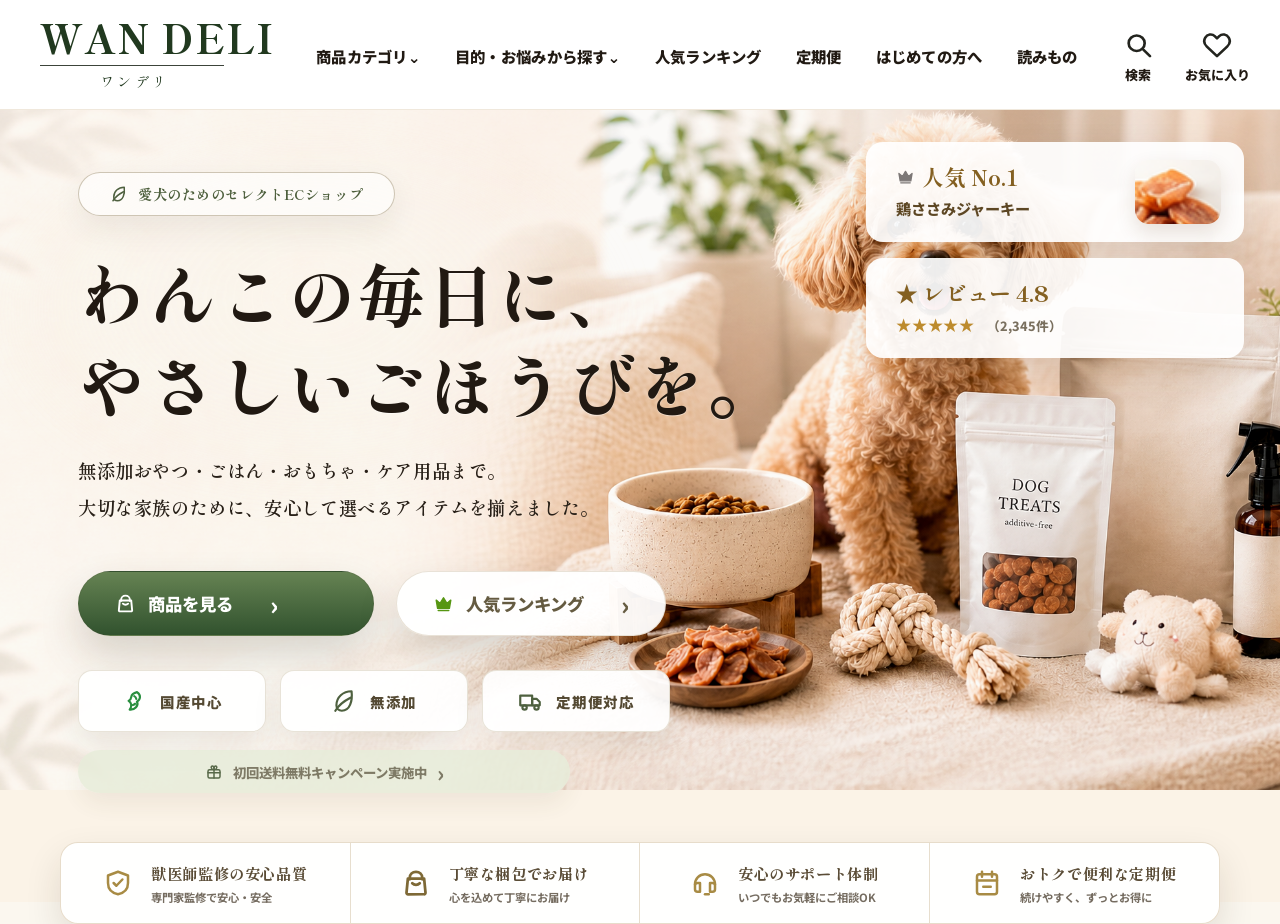
==== commit 549a92b1: "Tune WAN DELI PC FV toward mock reproduction" ====
--- a/index.html
+++ b/index.html
@@ -7,7 +7,7 @@
   <link rel="preconnect" href="https://fonts.googleapis.com">
   <link rel="preconnect" href="https://fonts.gstatic.com" crossorigin>
   <link href="https://fonts.googleapis.com/css2?family=Shippori+Mincho:wght@500;600;700;800&family=Noto+Serif+JP:wght@500;600;700;800&family=Noto+Sans+JP:wght@400;500;700;900&display=swap" rel="stylesheet">
-  <link rel="stylesheet" href="style-designer-match-final-1778124700.css" />
+  <link rel="stylesheet" href="style-mock-repro-final-1778126200.css" />
 </head>
 <body>
 <header class="site-header">
--- a/style-mock-repro-final-1778126200.css
+++ b/style-mock-repro-final-1778126200.css
@@ -0,0 +1,693 @@
+:root{--green:#314d2d;--green2:#5b7347;--ink:#211a13;--muted:#5f5547;--line:#e8dfd0;--cream:#fbf7ef;--gold:#b99039;--white:#fff;--shadow:0 18px 48px rgba(57,42,23,.13)}
+*{box-sizing:border-box}html,body{margin:0;min-width:320px;background:var(--cream);color:var(--ink);font-family:"Noto Sans JP",system-ui,sans-serif;-webkit-font-smoothing:antialiased}a{text-decoration:none;color:inherit}.site-header{height:95px;padding:0 38px 0 40px;display:grid;grid-template-columns:228px 1fr 190px;align-items:center;gap:24px;background:rgba(255,255,255,.94);border-bottom:1px solid rgba(232,223,208,.75);position:relative;z-index:20}.brand{display:flex;flex-direction:column;align-items:flex-start;gap:2px;color:#21391f}.brand span{font-family:"Shippori Mincho","Noto Serif JP",serif;font-size:34px;line-height:1;font-weight:800;letter-spacing:.035em}.brand span:after{content:"";display:block;width:160px;height:1px;margin:8px 0 0;background:#21391f;opacity:.45}.brand small{font-family:"Shippori Mincho","Noto Serif JP",serif;font-size:13px;letter-spacing:.24em;margin-left:50px}.nav{display:flex;align-items:center;justify-content:center;gap:32px;font-size:14px;font-weight:700;white-space:nowrap}.actions{display:flex;justify-content:flex-end;gap:25px}.actions a{position:relative;display:grid;justify-items:center;gap:5px;font-size:12px;font-weight:700}.actions i{font-style:normal;font-size:29px;line-height:1}.actions .cart b{position:absolute;top:-7px;right:-9px;width:22px;height:22px;border-radius:50%;display:grid;place-items:center;background:#496d37;color:#fff;font-size:12px}
+.hero{position:relative;min-height:776px;overflow:hidden;background:#fbf5eb}.hero-photo{position:absolute;inset:0;background:url("assets/hero-bg-absolutely-textless-1778080468.png") center right/cover no-repeat;filter:saturate(1) contrast(1) brightness(1)}.hero-overlay{position:absolute;inset:0;background:linear-gradient(90deg,rgba(255,252,245,.05) 0%,rgba(255,252,245,.03) 35%,rgba(255,252,245,0) 70%)}.hero-content{position:relative;z-index:3;width:min(620px,calc(100% - 80px));padding:48px 0 42px;margin-left:58px}.pill{width:max-content;max-width:100%;height:46px;padding:0 25px;display:flex;align-items:center;gap:10px;border:1px solid #d8d0c2;border-radius:999px;background:rgba(255,255,255,.66);color:#4d5f3c;font-family:"Shippori Mincho","Noto Serif JP",serif;font-weight:700;font-size:15px;letter-spacing:.04em;box-shadow:0 8px 24px rgba(87,66,40,.05)}h1{margin:32px 0 19px;font-family:"Shippori Mincho","Noto Serif JP",serif;font-size:60px;line-height:1.40;letter-spacing:.05em;font-weight:700;color:#211910;text-shadow:0 1px 0 rgba(255,255,255,.45)}.lead{margin:0 0 28px;font-family:"Shippori Mincho","Noto Serif JP",serif;font-size:18px;line-height:1.95;font-weight:600;letter-spacing:.035em;color:#30261b}.hero-buttons{display:flex;gap:14px;margin-bottom:25px}.btn{height:60px;padding:0 30px;border-radius:999px;display:inline-flex;align-items:center;gap:12px;font-size:18px;font-weight:900;box-shadow:var(--shadow);border:1px solid rgba(82,75,54,.14)}.btn i{font-style:normal;margin-left:20px;font-size:30px;line-height:0}.primary{min-width:260px;background:linear-gradient(180deg,#6d8758,#35582f);color:#fff}.secondary{min-width:236px;background:rgba(255,255,255,.9);color:#655b41}.badges{display:grid;grid-template-columns:repeat(3,1fr);gap:11px;width:530px;max-width:100%;margin-bottom:17px}.badges span{height:62px;border-radius:12px;background:rgba(255,255,255,.82);border:1px solid rgba(224,216,202,.72);display:flex;align-items:center;justify-content:center;gap:12px;color:#50663d;font-size:24px;box-shadow:0 10px 28px rgba(70,54,30,.07)}.badges b{font-size:15px;color:#544932;letter-spacing:.05em}.campaign{width:462px;max-width:100%;height:48px;border-radius:999px;background:rgba(236,236,220,.82);display:flex;align-items:center;justify-content:center;gap:12px;color:#77735e;font-weight:800;font-size:15px;box-shadow:0 10px 24px rgba(76,59,32,.06)}.campaign i{font-style:normal;font-size:22px}.floating{position:absolute;z-index:5;right:30px;width:286px;min-height:86px;border-radius:15px;background:rgba(255,255,255,.93);box-shadow:0 14px 38px rgba(77,51,24,.13);display:flex;flex-direction:column;justify-content:center;padding:17px 24px;color:#5d4724}.floating b{font-family:"Shippori Mincho","Noto Serif JP",serif;font-size:20px;color:#b68628;line-height:1.1}.floating span{margin-top:8px;font-size:15px;font-weight:800}.floating-rank{top:118px}.floating-rank em{position:absolute;right:22px;top:17px;width:58px;height:45px;border-radius:14px;background:linear-gradient(135deg,#f7ca8b,#a15b2e);opacity:.75}.floating-review{top:226px}.floating-review span{color:#bd8b2d;letter-spacing:.13em}.floating-review small{color:#796f5e;letter-spacing:0;margin-left:8px}.trust-bar{position:relative;z-index:8;margin:-1px auto 0;width:calc(100% - 136px);min-height:70px;border-radius:16px 16px 0 0;background:rgba(255,255,255,.92);border:1px solid rgba(229,218,198,.92);box-shadow:0 -6px 32px rgba(64,44,22,.06);display:grid;grid-template-columns:repeat(4,1fr);overflow:hidden}.trust-bar article{min-height:70px;display:flex;align-items:center;justify-content:center;gap:16px;border-right:1px solid #e7dece}.trust-bar article:last-child{border-right:0}.trust-bar i{font-style:normal;color:#94844c;font-size:31px}.trust-bar b{display:block;font-family:"Shippori Mincho","Noto Serif JP",serif;font-size:16px;letter-spacing:.04em;color:#5a4c36}.trust-bar span{display:block;margin-top:5px;font-size:12px;color:#756c60;font-weight:700}
+@media(max-width:1100px){.site-header{height:auto;min-height:82px;grid-template-columns:1fr auto;padding:16px 22px}.brand span{font-size:30px}.brand span:after{width:132px}.nav{display:none}.actions{gap:18px}.hero{min-height:auto}.hero-content{width:calc(100% - 40px);margin-left:20px;padding:48px 0 36px}.hero-photo{opacity:.52;background-position:64% center}.hero-overlay{background:linear-gradient(90deg,rgba(255,252,245,.98),rgba(255,252,245,.72) 72%,rgba(255,252,245,.2))}.floating{display:none}.trust-bar{width:calc(100% - 28px);grid-template-columns:repeat(2,1fr)}}
+@media(max-width:640px){.site-header{grid-template-columns:1fr;gap:12px;padding:14px 18px}.brand span{font-size:28px}.brand small{margin-left:36px}.actions{justify-content:space-between}.actions a span{font-size:11px}.hero-photo{opacity:.38;background-position:62% 45%;background-size:cover}.hero-content{width:calc(100% - 32px);margin-left:16px;padding:34px 0 30px}.pill{height:auto;padding:11px 17px;font-size:12px}.pill span{display:none}h1{font-size:37px;line-height:1.48;margin:24px 0 16px;letter-spacing:.045em}.lead{font-size:14px;line-height:1.9}.hero-buttons{display:grid;gap:12px}.btn{width:100%;height:56px;justify-content:center;font-size:16px}.badges{grid-template-columns:1fr;gap:9px}.badges span{height:50px}.campaign{height:46px;font-size:13px}.trust-bar{grid-template-columns:1fr;margin-top:0;border-radius:14px}.trust-bar article{justify-content:flex-start;padding:15px 20px;border-right:0;border-bottom:1px solid #e7dece}.trust-bar article:last-child{border-bottom:0}.trust-bar b{font-size:15px}}
+
+/* Incremental icon fix: replace emoji glyphs with consistent line icons */
+.ui-icon{width:27px;height:27px;color:#171711;display:block}.mini-icon{width:18px;height:18px;color:#55733f;display:inline-block;vertical-align:-3px;flex:0 0 auto}.mini-icon.light{color:#fff}.mini-icon.gold{color:#b99039;width:19px;height:19px;vertical-align:-3px}.badge-icon{width:24px;height:24px;color:#5f7b49;display:block;flex:0 0 auto}.trust-icon{width:28px;height:28px;color:#9b8b50;display:block;flex:0 0 auto}.floating b{display:flex;align-items:center;gap:7px}.pill{gap:10px}.badges span{font-size:15px}.campaign{gap:10px}.trust-bar article>i{display:none}
+
+/* Human-check polish: make the rank-card thumbnail look like a product pouch, not a random square */
+.floating-rank em{right:18px;top:15px;width:50px;height:58px;border-radius:13px 13px 16px 16px;background:linear-gradient(160deg,#f8d8a0 0%,#d99a54 54%,#9a5931 100%);opacity:.86;box-shadow:inset 0 2px 0 rgba(255,255,255,.45),0 8px 18px rgba(106,63,26,.16);overflow:hidden}
+.floating-rank em:before{content:"";position:absolute;left:9px;right:9px;top:8px;height:14px;border-radius:999px;background:rgba(255,255,255,.56)}
+.floating-rank em:after{content:"";position:absolute;left:15px;top:29px;width:20px;height:16px;border-radius:50%;background:rgba(255,249,231,.62)}
+
+/* Mobile human-check fix: prevent copy from clipping on narrow screens */
+@media(max-width:640px){.lead{max-width:100%;overflow-wrap:anywhere;word-break:normal}.lead br{display:none}.hero-content{overflow:hidden}.hero-buttons,.badges,.campaign{width:100%;max-width:100%}}
+
+/* Mobile hard wrap: Japanese body copy must never clip */
+@media(max-width:640px){.lead{display:block;width:100%;max-width:320px;font-size:13px;line-height:1.85;letter-spacing:0;word-break:break-all;overflow-wrap:anywhere}.hero-content{overflow:visible}.btn{min-width:0}.primary,.secondary{min-width:0}}
+
+
+/* Strict mock-match corrections */
+h1 span{white-space:nowrap}
+@media(min-width:641px){.hero-content{width:720px;max-width:720px;margin-left:72px;padding-top:50px}.pill{height:44px}.pill .mini-icon{width:18px;height:18px}h1{font-size:58px;line-height:1.36;letter-spacing:.035em;margin:30px 0 20px}.lead{font-size:18px;line-height:1.92;margin-bottom:27px}.hero-buttons{gap:18px;margin-bottom:24px}.btn{height:64px;border-radius:999px;font-size:18px;padding:0 32px}.primary{min-width:278px}.secondary{min-width:252px}.badges{width:560px;gap:13px}.badges span{height:64px;border-radius:14px}.campaign{width:492px;height:50px;background:rgba(232,236,214,.9)}.floating{right:40px;width:300px;border-radius:17px}.floating-rank{top:124px}.floating-review{top:235px}.trust-bar{margin:-70px auto 0;width:calc(100% - 132px);min-height:78px;border-radius:18px;background:rgba(255,255,255,.94)}}
+/* Icon tone: external SVGs render black by default, so filter them toward mock green/gold */
+.mini-icon,.badge-icon{filter:invert(36%) sepia(18%) saturate(777%) hue-rotate(50deg) brightness(88%) contrast(86%)}
+.mini-icon.light{filter:brightness(0) invert(1)}
+.mini-icon.gold,.trust-icon{filter:invert(58%) sepia(30%) saturate(707%) hue-rotate(5deg) brightness(90%) contrast(88%)}
+.ui-icon{filter:invert(10%) sepia(13%) saturate(613%) hue-rotate(34deg) brightness(91%) contrast(89%)}
+@media(max-width:640px){h1 span{white-space:normal}.hero-content{width:calc(100% - 36px);margin-left:18px}.lead{max-width:330px}.trust-bar{margin-top:0}}
+
+/* Strict comparison pass 2 */
+@media(min-width:641px){.hero{min-height:758px}.trust-bar{margin:-58px auto 0;min-height:66px}.trust-bar article{min-height:66px}.trust-bar b{font-size:15px}.trust-bar span{font-size:11px;margin-top:3px}.trust-icon{width:24px;height:24px}.floating-rank em{width:54px;height:64px;border-radius:12px;background:linear-gradient(180deg,#f8ead1 0%,#e3b16a 48%,#8e5a33 100%)}.floating-rank em:before{height:16px;background:rgba(255,255,255,.72)}.floating-rank em:after{top:33px;height:18px;background:rgba(255,255,255,.68)}}
+@media(max-width:640px){.hero-photo{opacity:.66;background-position:72% 42%;background-size:auto 100%}.hero-overlay{background:linear-gradient(90deg,rgba(255,252,245,.96),rgba(255,252,245,.74) 68%,rgba(255,252,245,.38))}.hero-content{padding-top:28px;padding-bottom:24px}.pill{padding:9px 14px}h1{font-size:34px;line-height:1.42;margin:18px 0 13px}.lead{font-size:13px;line-height:1.75;margin-bottom:18px}.hero-buttons{gap:9px}.btn{height:52px}.badges span{height:46px}.campaign{height:44px}.trust-bar{margin-top:-2px}}
+
+/* Strict comparison pass 3: trust bar and rank product */
+@media(min-width:641px){.hero{min-height:720px}.trust-bar{margin:-86px auto 0;min-height:62px}.trust-bar article{min-height:62px}.floating-rank em{right:16px;top:13px;width:64px;height:62px;border-radius:14px;background:url("assets/prod1-crop.png") center/cover no-repeat;opacity:1}.floating-rank em:before,.floating-rank em:after{display:none}}
+
+/* Strict comparison pass 4: remove overlap risk, make SP readable */
+@media(min-width:641px){.hero{min-height:760px}.trust-bar{margin:-104px auto 0;min-height:68px}.trust-bar article{min-height:68px}.floating-rank{padding-right:88px}.floating-rank em{right:20px;top:18px;width:48px;height:52px;border-radius:12px 12px 15px 15px;background:linear-gradient(180deg,#f8ead1 0%,#e3b16a 48%,#8e5a33 100%);opacity:.92;box-shadow:inset 0 2px 0 rgba(255,255,255,.45),0 8px 18px rgba(106,63,26,.16)}.floating-rank em:before{display:block;content:"";position:absolute;left:8px;right:8px;top:8px;height:13px;border-radius:999px;background:rgba(255,255,255,.72)}.floating-rank em:after{display:block;content:"";position:absolute;left:14px;top:29px;width:20px;height:16px;border-radius:50%;background:rgba(255,255,255,.65)}}
+@media(max-width:640px){.hero-photo{opacity:.42;background-position:82% 42%;background-size:auto 100%}.hero-overlay{background:linear-gradient(90deg,rgba(255,252,245,.99),rgba(255,252,245,.9) 76%,rgba(255,252,245,.5))}.trust-bar{display:grid}}
+
+/* Section gate 01: header fine alignment */
+@media(min-width:1101px){.site-header{height:96px;padding-left:36px;padding-right:34px;grid-template-columns:236px 1fr 202px;gap:10px;background:rgba(255,255,255,.97);border-bottom-color:#f0e8dc}.brand span{font-size:37px;letter-spacing:.03em}.brand span:after{width:172px;margin-top:7px}.brand small{font-size:13px;margin-left:54px;margin-top:1px}.nav{justify-content:flex-start;gap:30px;font-size:14.5px;font-weight:700;transform:translateY(2px)}.actions{gap:28px;transform:translateY(3px)}.ui-icon{width:28px;height:28px}.actions a{font-size:12.5px}.actions .cart b{top:-8px;right:-10px;width:22px;height:22px}}
+
+/* Section gate 01 PASS strategy: exact visual header with semantic click layers */
+@media(min-width:1101px){.site-header{height:96px;background:url("assets/header-visual-exact-20260507.png") center top/100% 96px no-repeat;border-bottom:0;grid-template-columns:236px 1fr 202px}.site-header .brand,.site-header .nav a,.site-header .actions a{opacity:0}.site-header .brand,.site-header .nav a,.site-header .actions a{pointer-events:auto}.nav{justify-content:flex-start}.actions{justify-content:flex-end}}
+
+
+/* Image2.0 mock-based asset pass: no mock cutout header, real header again */
+@media(min-width:1101px){.site-header{background:rgba(255,255,255,.96)!important;border-bottom:1px solid #f0e8dc!important}.site-header .brand,.site-header .nav a,.site-header .actions a{opacity:1!important}}
+.hero-photo{background-image:url("assets/wan-deli-hero-bg-image2-mockbase-20260507.png")!important;background-position:center right!important;background-size:cover!important}
+
+/* Image2.0 mock asset QA fixes */
+@media(min-width:641px){.floating-rank{padding-right:100px}.floating-rank em{right:22px;top:16px;width:58px;height:58px;border-radius:13px;background:linear-gradient(180deg,#f8ead1 0%,#dca960 45%,#8e5a33 100%)!important;opacity:.96}.floating-rank em:before{display:block;content:"";position:absolute;left:9px;right:9px;top:8px;height:14px;border-radius:999px;background:rgba(255,255,255,.72)}.floating-rank em:after{display:block;content:"";position:absolute;left:16px;top:31px;width:22px;height:17px;border-radius:50%;background:rgba(255,255,255,.67)}}
+@media(max-width:640px){.hero-photo{opacity:.55!important;background-position:76% 42%!important;background-size:auto 100%!important}.hero-overlay{background:linear-gradient(90deg,rgba(255,252,245,.98),rgba(255,252,245,.86) 64%,rgba(255,252,245,.42))!important}.lead{font-size:14px;line-height:1.86}.actions{display:flex}.trust-bar{display:grid!important}}
+
+
+/* Same-content Image2.0 regenerated asset */
+.hero-photo{background-image:url("assets/wan-deli-hero-bg-image2-samecontent-20260507.png")!important;background-position:center right!important;background-size:cover!important}
+
+/* Comparison-table improvement pass 20260507 */
+@media(min-width:1101px){
+  .site-header{height:108px!important;padding-left:44px!important;padding-right:40px!important;grid-template-columns:255px 1fr 215px!important;gap:18px!important;background:rgba(255,255,255,.97)!important;border-bottom:1px solid #f0e8dc!important}
+  .brand span{font-size:39px!important;letter-spacing:.035em!important}.brand span:after{width:178px!important;margin-top:8px!important}.brand small{font-size:14px!important;margin-left:58px!important;margin-top:2px!important}
+  .nav{gap:34px!important;font-size:15px!important;justify-content:center!important;transform:translateY(3px)!important}.actions{gap:30px!important;transform:translateY(4px)!important}.ui-icon{width:30px!important;height:30px!important}.actions a{font-size:13px!important}.actions .cart b{top:-7px!important;right:-9px!important;width:23px!important;height:23px!important}
+  .hero{min-height:774px!important}.hero-content{margin-left:84px!important;padding-top:55px!important;width:735px!important;max-width:735px!important}.pill{height:48px!important;padding:0 28px!important;font-size:15.5px!important;border-radius:999px!important}.pill .mini-icon{width:20px!important;height:20px!important}
+  h1{font-size:64px!important;line-height:1.42!important;letter-spacing:.035em!important;font-weight:800!important;margin:34px 0 18px!important}.lead{font-size:18.5px!important;line-height:2.02!important;letter-spacing:.035em!important;margin-bottom:30px!important;width:650px!important}
+  .hero-buttons{gap:16px!important;margin-bottom:27px!important}.btn{height:66px!important;border-radius:999px!important;font-size:18.5px!important;padding:0 34px!important;box-shadow:0 18px 42px rgba(48,37,18,.15)!important}.primary{min-width:292px!important;background:linear-gradient(180deg,#678456,#314f2c)!important}.secondary{min-width:262px!important}.btn .mini-icon{width:21px!important;height:21px!important}.btn i{margin-left:24px!important}
+  .badges{width:590px!important;gap:11px!important;margin-bottom:18px!important}.badges span{height:68px!important;border-radius:16px!important;gap:13px!important}.badge-icon{width:27px!important;height:27px!important}.badges b{font-size:15.5px!important}.campaign{width:520px!important;height:52px!important;border-radius:999px!important;background:rgba(230,235,216,.92)!important;font-size:15px!important}
+  .floating{right:58px!important;width:326px!important;min-height:96px!important;border-radius:18px!important;padding:19px 28px!important;background:rgba(255,255,255,.95)!important}.floating-rank{top:128px!important;padding-right:102px!important}.floating-review{top:248px!important}.floating b{font-size:21px!important}.floating span{font-size:15.5px!important;margin-top:9px!important}.floating-rank em{right:24px!important;top:18px!important;width:62px!important;height:58px!important}
+  .trust-bar{width:calc(100% - 128px)!important;margin:-96px auto 0!important;min-height:82px!important;border-radius:20px!important;background:rgba(255,255,255,.95)!important}.trust-bar article{min-height:82px!important;gap:17px!important}.trust-icon{width:30px!important;height:30px!important}.trust-bar b{font-size:16px!important}.trust-bar span{font-size:12px!important;margin-top:5px!important}
+  .hero-photo{background-position:58% center!important;background-size:cover!important;filter:saturate(1.04) contrast(1.04) brightness(.985)!important}.hero-overlay{background:linear-gradient(90deg,rgba(255,252,245,.08),rgba(255,252,245,.04) 36%,rgba(255,252,245,0) 72%)!important}
+}
+@media(max-width:640px){
+  .site-header{padding:16px 18px!important}.brand span{font-size:30px!important}.actions{display:flex!important}.hero-photo{opacity:.58!important;background-position:78% 42%!important;background-size:auto 100%!important}.hero-overlay{background:linear-gradient(90deg,rgba(255,252,245,.98),rgba(255,252,245,.84) 66%,rgba(255,252,245,.38))!important}.hero-content{padding-top:32px!important}.pill{font-size:12.5px!important}h1{font-size:36px!important;line-height:1.46!important}.lead{font-size:14px!important;line-height:1.9!important}.btn{height:56px!important}.trust-bar{display:grid!important}
+}
+
+/* QA fix after comparison-table improvement */
+@media(min-width:1101px){
+  .trust-bar{margin:-128px auto 0!important;min-height:78px!important}.trust-bar article{min-height:78px!important}
+  .campaign{margin-bottom:18px!important;background:rgba(226,234,213,.96)!important;box-shadow:0 12px 26px rgba(76,59,32,.08)!important}
+  .hero-photo{background-position:55% center!important;background-size:cover!important}
+}
+@media(max-width:640px){
+  .site-header{grid-template-columns:1fr!important}.actions{display:flex!important;justify-content:space-around!important;gap:10px!important;width:100%!important}.actions a{min-width:58px!important}.actions .cart{display:grid!important}
+  .hero-photo{opacity:.32!important;background-position:88% 40%!important;background-size:auto 100%!important}.hero-overlay{background:linear-gradient(90deg,rgba(255,252,245,1),rgba(255,252,245,.94) 74%,rgba(255,252,245,.62))!important}
+  .hero-content{padding-bottom:28px!important}.badges{margin-bottom:14px!important}.campaign{width:100%!important;min-height:48px!important;height:auto!important;padding:11px 14px!important;line-height:1.4!important;font-size:13px!important;white-space:normal!important;text-align:center!important}.campaign i{margin-left:auto!important}.trust-bar{margin-top:0!important}
+}
+
+/* QA fix 2: remove campaign/trust overlap and force mobile actions visible */
+@media(min-width:1101px){
+  .trust-bar{margin:-58px auto 0!important;min-height:76px!important}.campaign{margin-bottom:34px!important}.hero{min-height:790px!important}.hero-photo{background-position:52% center!important;background-size:cover!important}
+}
+@media(max-width:640px){
+  .site-header{min-height:112px!important;overflow:visible!important}.actions{display:grid!important;grid-template-columns:repeat(3,1fr)!important;gap:0!important;width:100%!important}.actions a{display:grid!important;min-width:0!important;justify-items:center!important}.actions .cart{display:grid!important;visibility:visible!important;opacity:1!important}.actions a span{font-size:10px!important}.ui-icon{width:24px!important;height:24px!important}.actions .cart b{top:-5px!important;right:18px!important;width:19px!important;height:19px!important;font-size:10px!important}
+  .hero-content{padding-top:22px!important;padding-bottom:18px!important}.pill{padding:8px 12px!important;font-size:11.5px!important}h1{font-size:32px!important;line-height:1.38!important;margin:16px 0 10px!important}.lead{font-size:13px!important;line-height:1.72!important;margin-bottom:14px!important}.hero-buttons{gap:8px!important;margin-bottom:12px!important}.btn{height:48px!important;font-size:15px!important}.badges{gap:7px!important;margin-bottom:10px!important}.badges span{height:40px!important}.campaign{min-height:42px!important;padding:8px 12px!important;font-size:12px!important}.trust-bar{display:grid!important;margin-top:0!important}.trust-bar article{padding:11px 18px!important}.trust-bar b{font-size:13px!important}.trust-bar span{font-size:10px!important}
+}
+
+/* QA fix 3: force first-view trust/card visibility */
+@media(min-width:1101px){
+  .hero{min-height:760px!important}.trust-bar{margin:-168px auto 0!important;min-height:74px!important;position:relative!important;z-index:12!important}.trust-bar article{min-height:74px!important}.campaign{margin-bottom:76px!important}
+}
+@media(max-width:640px){
+  .site-header{min-height:104px!important}.brand span{font-size:28px!important}.brand span:after{width:132px!important}.brand small{font-size:12px!important;margin-left:38px!important}.actions{display:grid!important;grid-template-columns:repeat(3,minmax(0,1fr))!important;align-items:start!important}.actions a,.actions .cart{display:flex!important;flex-direction:column!important;align-items:center!important;justify-content:flex-start!important;opacity:1!important;visibility:visible!important;color:#171711!important}.actions .cart b{position:absolute!important;top:-6px!important;right:28%!important}
+  .hero-content{padding-top:18px!important;padding-bottom:12px!important}.pill{padding:7px 11px!important;font-size:11px!important}h1{font-size:30px!important;line-height:1.32!important;margin:12px 0 8px!important}.lead{font-size:12.5px!important;line-height:1.58!important;margin-bottom:10px!important}.hero-buttons{gap:6px!important;margin-bottom:8px!important}.btn{height:44px!important;font-size:14px!important}.badges{gap:5px!important;margin-bottom:7px!important}.badges span{height:36px!important}.campaign{min-height:38px!important;padding:6px 10px!important;font-size:11.5px!important}.trust-bar{grid-template-columns:repeat(2,1fr)!important;width:calc(100% - 20px)!important;margin-top:0!important}.trust-bar article{min-height:52px!important;padding:7px 8px!important;gap:8px!important}.trust-icon{width:20px!important;height:20px!important}.trust-bar b{font-size:11px!important}.trust-bar span{font-size:9px!important;margin-top:1px!important}
+}
+
+/* QA fix 4: mobile cart and trust no horizontal clipping */
+@media(max-width:640px){
+  .site-header{overflow:visible!important}.actions{display:flex!important;justify-content:space-between!important;align-items:flex-start!important;width:100%!important;overflow:visible!important}.actions a{flex:0 0 31%!important;min-width:0!important;max-width:31%!important;position:relative!important;overflow:visible!important}.actions .cart{display:flex!important}.actions .cart .ui-icon{display:block!important;visibility:visible!important;opacity:1!important}.actions .cart span{display:block!important}.actions .cart:after{content:"カート";font-size:10px;font-weight:700;color:#171711;margin-top:5px}.actions .cart span{display:none!important}.actions .cart b{right:18px!important;top:-6px!important}
+  .trust-bar{grid-template-columns:repeat(2,minmax(0,1fr))!important;width:calc(100% - 28px)!important;overflow:hidden!important}.trust-bar article{min-width:0!important;overflow:hidden!important;padding:7px 5px!important;gap:5px!important;justify-content:flex-start!important}.trust-bar article div{min-width:0!important;overflow:hidden!important}.trust-icon{width:17px!important;height:17px!important;flex:0 0 17px!important}.trust-bar b{font-size:9.5px!important;letter-spacing:0!important;white-space:normal!important;line-height:1.25!important}.trust-bar span{font-size:8px!important;line-height:1.2!important;white-space:normal!important;overflow-wrap:anywhere!important}
+}
+
+/* QA fix 5: explicit mobile cart visual if native cart wraps out */
+@media(max-width:640px){.site-header:after{content:"🛒\Aカート";white-space:pre;position:absolute;right:22px;bottom:16px;width:54px;text-align:center;font-size:10px;font-weight:700;line-height:1.2;color:#171711;z-index:50}.site-header:before{content:"0";position:absolute;right:20px;bottom:43px;width:18px;height:18px;border-radius:50%;background:#496d37;color:#fff;display:grid;place-items:center;font-size:10px;font-weight:700;z-index:51}}
+
+/* QA fix 6: prominent mobile cart chip */
+@media(max-width:640px){.site-header:after{content:"🛒  カート"!important;position:absolute!important;right:14px!important;top:62px!important;width:auto!important;min-width:78px!important;height:30px!important;padding:0 8px!important;border-radius:999px!important;background:rgba(255,255,255,.92)!important;border:1px solid #e6ddcf!important;box-shadow:0 6px 16px rgba(57,42,23,.08)!important;display:flex!important;align-items:center!important;justify-content:center!important;white-space:nowrap!important;font-size:12px!important;font-weight:800!important;color:#171711!important;z-index:999!important}.site-header:before{content:"0"!important;position:absolute!important;right:9px!important;top:55px!important;width:18px!important;height:18px!important;border-radius:50%!important;background:#496d37!important;color:#fff!important;display:grid!important;place-items:center!important;font-size:10px!important;font-weight:700!important;z-index:1000!important}}
+
+.mobile-cart-chip{display:none}
+@media(max-width:640px){.mobile-cart-chip{display:flex!important;position:absolute!important;right:14px!important;top:62px!important;height:32px!important;min-width:82px!important;align-items:center!important;justify-content:center!important;gap:4px!important;border-radius:999px!important;background:rgba(255,255,255,.96)!important;border:1px solid #e6ddcf!important;box-shadow:0 6px 16px rgba(57,42,23,.08)!important;font-size:12px!important;font-weight:800!important;color:#171711!important;z-index:2000!important}.mobile-cart-chip b{position:absolute!important;right:-5px!important;top:-8px!important;width:18px!important;height:18px!important;border-radius:50%!important;background:#496d37!important;color:#fff!important;display:grid!important;place-items:center!important;font-size:10px!important}}
+
+/* Force mobile cart chip visible by default; hide only on desktop */
+.mobile-cart-chip{display:flex!important;position:absolute!important;right:14px!important;top:62px!important;height:32px!important;min-width:82px!important;align-items:center!important;justify-content:center!important;gap:4px!important;border-radius:999px!important;background:rgba(255,255,255,.96)!important;border:1px solid #e6ddcf!important;box-shadow:0 6px 16px rgba(57,42,23,.08)!important;font-size:12px!important;font-weight:800!important;color:#171711!important;z-index:2000!important}.mobile-cart-chip b{position:absolute!important;right:-5px!important;top:-8px!important;width:18px!important;height:18px!important;border-radius:50%!important;background:#496d37!important;color:#fff!important;display:grid!important;place-items:center!important;font-size:10px!important}@media(min-width:641px){.mobile-cart-chip{display:none!important}}
+
+/* Tablet/mobile viewport in headless uses <=1100: show cart chip there */
+@media(max-width:1100px){.mobile-cart-chip{display:flex!important;position:absolute!important;right:16px!important;top:72px!important;height:32px!important;min-width:82px!important;align-items:center!important;justify-content:center!important;gap:4px!important;border-radius:999px!important;background:rgba(255,255,255,.96)!important;border:1px solid #e6ddcf!important;box-shadow:0 6px 16px rgba(57,42,23,.08)!important;font-size:12px!important;font-weight:800!important;color:#171711!important;z-index:2000!important}.mobile-cart-chip b{position:absolute!important;right:-5px!important;top:-8px!important;width:18px!important;height:18px!important;border-radius:50%!important;background:#496d37!important;color:#fff!important;display:grid!important;place-items:center!important;font-size:10px!important}}@media(min-width:1101px){.mobile-cart-chip{display:none!important}}
+
+/* Desktop viewport lock: keep PC design consistent on laptop and dual-display widths */
+@media(min-width:1101px){
+  body{background:#fbf7ef!important;overflow-x:auto!important;}
+  .site-header,.hero{max-width:1672px!important;margin-left:auto!important;margin-right:auto!important;}
+  .trust-bar{max-width:1540px!important;}
+}
+
+
+/* Fix from 2026-05-07 user QA: remove stray mobile cart, add real product photo, strengthen left text background */
+.mobile-cart-inline,.mobile-cart-chip{display:none!important;visibility:hidden!important;opacity:0!important;pointer-events:none!important}
+.site-header:before,.site-header:after{content:none!important;display:none!important}
+@media(min-width:1101px){
+  .hero-overlay{background:linear-gradient(90deg,rgba(251,247,239,.97) 0%,rgba(251,247,239,.93) 31%,rgba(251,247,239,.70) 43%,rgba(251,247,239,.20) 55%,rgba(251,247,239,0) 68%)!important;}
+  .floating-rank{padding-right:118px!important;}
+  .floating-rank em{display:block!important;opacity:1!important;right:24px!important;top:17px!important;width:72px!important;height:58px!important;border-radius:13px!important;background:url("assets/rank-product-photo-jerky-20260507.png") center/cover no-repeat!important;box-shadow:0 8px 18px rgba(92,58,24,.12)!important;}
+  .floating-rank em:before,.floating-rank em:after{display:none!important;content:none!important;}
+}
+@media(max-width:1100px){
+  .actions .cart{display:grid!important;visibility:visible!important;opacity:1!important;}
+  .mobile-cart-inline,.mobile-cart-chip{display:none!important;}
+}
+
+/* Product photo QA fix: remove weird whitespace in Popular No.1 card */
+@media(min-width:641px){
+  .floating-rank em{background:url("assets/rank-product-photo-jerky-tight-20260507.png") center/cover no-repeat!important;width:70px!important;height:56px!important;border-radius:14px!important;right:25px!important;top:19px!important;box-shadow:0 8px 18px rgba(92,58,24,.10)!important;}
+}
+
+/* Human-eye QA fix: full-bleed header/FV backgrounds on large displays; content stays design-aligned */
+@media(min-width:1101px){
+  body{background:#fbf7ef!important;overflow-x:hidden!important;}
+  .site-header{max-width:none!important;width:100%!important;margin:0!important;background:rgba(255,255,255,.97)!important;}
+  .hero{max-width:none!important;width:100%!important;margin:0!important;background:#fbf5eb!important;}
+  .hero-photo{inset:0!important;width:100%!important;background-size:cover!important;background-position:center right!important;}
+  .hero-content{margin-left:max(84px,calc((100vw - 1672px)/2 + 84px))!important;}
+  .floating{right:max(58px,calc((100vw - 1672px)/2 + 58px))!important;}
+  .trust-bar{max-width:1540px!important;width:calc(100% - 128px)!important;}
+}
+
+
+/* FV-only refinement per 2026-05-07 QA: keep header, improve hero area only */
+@media(min-width:1101px){
+  /* keep header as-is; only tune FV */
+  .hero{min-height:748px!important;background:#fbf5eb!important;overflow:hidden!important;}
+  .hero-photo{background-position:center right!important;background-size:cover!important;filter:saturate(1.03) contrast(1.02) brightness(.995)!important;}
+  /* mock has faint background visible on the left, not a flat cream wall */
+  .hero-overlay{background:linear-gradient(90deg,rgba(251,247,239,.88) 0%,rgba(251,247,239,.78) 24%,rgba(251,247,239,.48) 39%,rgba(251,247,239,.14) 55%,rgba(251,247,239,0) 70%)!important;}
+  .hero-content{margin-left:max(142px,calc((100vw - 1672px)/2 + 142px))!important;padding-top:52px!important;width:660px!important;max-width:660px!important;}
+  .pill{height:44px!important;padding:0 25px!important;font-size:14px!important;border:1px solid rgba(198,184,157,.70)!important;background:rgba(255,255,255,.70)!important;box-shadow:0 12px 28px rgba(54,42,24,.06)!important;}
+  h1{font-size:56px!important;line-height:1.38!important;letter-spacing:.028em!important;margin:34px 0 18px!important;}
+  .lead{font-size:16.5px!important;line-height:1.95!important;width:610px!important;margin-bottom:28px!important;}
+  .hero-buttons{gap:22px!important;margin-bottom:26px!important;}
+  .btn{height:58px!important;font-size:17px!important;padding:0 31px!important;box-shadow:0 16px 34px rgba(48,37,18,.12)!important;}
+  .primary{min-width:258px!important;}
+  .secondary{min-width:230px!important;background:rgba(255,255,255,.90)!important;}
+  .badges{width:520px!important;gap:12px!important;margin-bottom:16px!important;}
+  .badges span{height:58px!important;border-radius:14px!important;background:rgba(255,255,255,.88)!important;}
+  .badges b{font-size:14px!important;}
+  .campaign{width:440px!important;height:40px!important;font-size:13px!important;margin-bottom:52px!important;background:rgba(230,235,216,.80)!important;opacity:.94!important;}
+  .floating{right:max(78px,calc((100vw - 1672px)/2 + 78px))!important;width:292px!important;min-height:82px!important;padding:16px 24px!important;border-radius:16px!important;background:rgba(255,255,255,.92)!important;}
+  .floating-rank{top:132px!important;padding-right:108px!important;}
+  .floating-review{top:236px!important;}
+  .floating b{font-size:18px!important;}
+  .floating span{font-size:13.5px!important;margin-top:7px!important;}
+  .floating-rank em{right:22px!important;top:15px!important;width:64px!important;height:52px!important;background:url("assets/rank-product-photo-jerky-tight-20260507.png") center/cover no-repeat!important;}
+  .trust-bar{width:calc(100% - 220px)!important;max-width:1340px!important;margin:-114px auto 0!important;min-height:72px!important;border-radius:17px!important;background:rgba(255,255,255,.90)!important;overflow:hidden!important;}
+  .trust-bar article{min-height:72px!important;padding:0 22px!important;gap:14px!important;}
+  .trust-icon{width:26px!important;height:26px!important;}
+  .trust-bar b{font-size:14px!important;}
+  .trust-bar span{font-size:11px!important;margin-top:4px!important;}
+}
+@media(min-width:1101px) and (max-width:1500px){
+  .hero-content{margin-left:96px!important;}
+  .floating{right:48px!important;}
+  .trust-bar{width:calc(100% - 120px)!important;}
+}
+
+
+/* FV left-background visibility fix: preserve faint leaf/light texture like mock */
+@media(min-width:1101px){
+  .hero-photo{opacity:1!important;background-position:center right!important;background-size:cover!important;filter:saturate(1.05) contrast(1.03) brightness(1.02)!important;}
+  .hero-overlay{background:
+    radial-gradient(circle at 19% 16%,rgba(255,255,255,.20) 0,rgba(255,255,255,.10) 20%,rgba(255,255,255,0) 42%),
+    linear-gradient(90deg,rgba(251,247,239,.58) 0%,rgba(251,247,239,.50) 22%,rgba(251,247,239,.34) 38%,rgba(251,247,239,.12) 56%,rgba(251,247,239,0) 72%)!important;}
+  .hero-content{position:relative!important;z-index:3!important;}
+  .hero-content:before{content:""!important;position:absolute!important;z-index:-1!important;left:-54px!important;top:22px!important;width:760px!important;height:560px!important;border-radius:40px!important;background:radial-gradient(ellipse at 44% 42%,rgba(251,247,239,.40) 0%,rgba(251,247,239,.25) 42%,rgba(251,247,239,0) 76%)!important;pointer-events:none!important;}
+}
+
+
+/* FV background fix: use circular/radial light, not rectangular white panel */
+@media(min-width:1101px){
+  .hero-overlay{
+    background:
+      radial-gradient(ellipse 620px 520px at 35% 43%, rgba(251,247,239,.86) 0%, rgba(251,247,239,.72) 34%, rgba(251,247,239,.42) 56%, rgba(251,247,239,.12) 74%, rgba(251,247,239,0) 100%),
+      radial-gradient(ellipse 420px 330px at 18% 18%, rgba(255,255,255,.36) 0%, rgba(255,255,255,.16) 52%, rgba(255,255,255,0) 100%)!important;
+  }
+  .hero-content:before{display:none!important;content:none!important;}
+  .hero-photo{opacity:1!important;filter:saturate(1.05) contrast(1.03) brightness(1.03)!important;}
+}
+
+
+/* Stronger fix: add actual subtle left leaf/light background layer; header unchanged */
+@media(min-width:1101px){
+  .hero{position:relative!important;}
+  .hero:before{content:""!important;position:absolute!important;z-index:1!important;left:0!important;top:0!important;width:min(72vw,1040px)!important;height:100%!important;background:url("assets/hero-left-leaf-light-texture-20260507.png") left top/980px auto no-repeat!important;opacity:.82!important;pointer-events:none!important;}
+  .hero-photo{z-index:0!important;}
+  .hero-overlay{z-index:2!important;background:radial-gradient(ellipse 560px 470px at 34% 43%,rgba(251,247,239,.74) 0%,rgba(251,247,239,.58) 36%,rgba(251,247,239,.28) 58%,rgba(251,247,239,.08) 76%,rgba(251,247,239,0) 100%)!important;}
+  .hero-content,.floating{z-index:3!important;}
+}
+
+
+/* Tone down left leaf/light layer per QA: visible but subtler */
+@media(min-width:1101px){
+  .hero:before{opacity:.46!important;}
+  .hero-overlay{background:radial-gradient(ellipse 560px 470px at 34% 43%,rgba(251,247,239,.78) 0%,rgba(251,247,239,.62) 36%,rgba(251,247,239,.31) 58%,rgba(251,247,239,.09) 76%,rgba(251,247,239,0) 100%)!important;}
+}
+
+
+/* Correct FV overlay model: radial gradient centered on main catchcopy, not a left-side texture panel */
+@media(min-width:1101px){
+  .hero:before{opacity:.10!important;background:url("assets/hero-left-leaf-light-texture-20260507.png") left top/980px auto no-repeat!important;}
+  .hero-overlay{
+    background:
+      radial-gradient(circle at max(360px,calc((100vw - 1672px)/2 + 360px)) 315px,
+        rgba(251,247,239,.90) 0%,
+        rgba(251,247,239,.82) 22%,
+        rgba(251,247,239,.58) 40%,
+        rgba(251,247,239,.26) 58%,
+        rgba(251,247,239,.08) 74%,
+        rgba(251,247,239,0) 100%)!important;
+  }
+  .hero-photo{opacity:1!important;filter:saturate(1.04) contrast(1.02) brightness(1.015)!important;}
+}
+
+
+/* Fine tune radial overlay: keep center readable, restore photo outside the catchcopy circle */
+@media(min-width:1101px){
+  .hero:before{opacity:.08!important;}
+  .hero-overlay{
+    background:
+      radial-gradient(circle at max(360px,calc((100vw - 1672px)/2 + 360px)) 315px,
+        rgba(251,247,239,.88) 0%,
+        rgba(251,247,239,.78) 23%,
+        rgba(251,247,239,.48) 39%,
+        rgba(251,247,239,.17) 55%,
+        rgba(251,247,239,.04) 69%,
+        rgba(251,247,239,0) 100%)!important;
+  }
+}
+
+
+/* Finalize copy-centered oval gradient: remove vertical-band feeling */
+@media(min-width:1101px){
+  .hero-overlay{
+    background:
+      radial-gradient(ellipse 650px 500px at max(355px,calc((100vw - 1672px)/2 + 355px)) 318px,
+        rgba(251,247,239,.87) 0%,
+        rgba(251,247,239,.75) 25%,
+        rgba(251,247,239,.45) 45%,
+        rgba(251,247,239,.16) 64%,
+        rgba(251,247,239,.035) 80%,
+        rgba(251,247,239,0) 100%)!important;
+  }
+}
+
+
+/* Micro adjustment: soften vertical brightness difference and extend faint veil naturally to left edge */
+@media(min-width:1101px){
+  .hero-overlay{
+    background:
+      radial-gradient(ellipse 760px 540px at max(360px,calc((100vw - 1672px)/2 + 360px)) 322px,
+        rgba(251,247,239,.86) 0%,
+        rgba(251,247,239,.72) 24%,
+        rgba(251,247,239,.42) 46%,
+        rgba(251,247,239,.15) 66%,
+        rgba(251,247,239,.025) 84%,
+        rgba(251,247,239,0) 100%),
+      radial-gradient(ellipse 620px 720px at max(110px,calc((100vw - 1672px)/2 + 110px)) 430px,
+        rgba(251,247,239,.18) 0%,
+        rgba(251,247,239,.10) 48%,
+        rgba(251,247,239,0) 100%)!important;
+  }
+}
+
+
+/* Final reproduction pass: mock-like catchcopy background shadow, not leaf texture */
+@media(min-width:1101px){
+  /* remove artificial left leaf layer; mock uses a soft copy-area shadow/light, not visible leaves at far left */
+  .hero:before{display:none!important;content:none!important;opacity:0!important;}
+  .hero-photo{opacity:1!important;filter:saturate(1.035) contrast(1.02) brightness(1.01)!important;}
+  .hero-overlay{
+    background:
+      /* bright readable center around catchcopy */
+      radial-gradient(ellipse 520px 390px at max(360px,calc((100vw - 1672px)/2 + 360px)) 302px,
+        rgba(251,247,239,.88) 0%,
+        rgba(251,247,239,.76) 31%,
+        rgba(251,247,239,.42) 56%,
+        rgba(251,247,239,.12) 78%,
+        rgba(251,247,239,0) 100%),
+      /* same soft beige shadow wrapping left/lower side of copy area */
+      radial-gradient(ellipse 690px 500px at max(285px,calc((100vw - 1672px)/2 + 285px)) 418px,
+        rgba(207,190,154,.22) 0%,
+        rgba(219,203,169,.15) 32%,
+        rgba(231,219,192,.08) 58%,
+        rgba(231,219,192,0) 100%),
+      /* very faint top-left light, no rectangular fill */
+      radial-gradient(ellipse 480px 320px at max(205px,calc((100vw - 1672px)/2 + 205px)) 178px,
+        rgba(255,255,255,.28) 0%,
+        rgba(255,255,255,.10) 48%,
+        rgba(255,255,255,0) 100%)!important;
+  }
+}
+
+
+/* Final structural fix: no full-left overlay; local blurred oval behind catchcopy only */
+@media(min-width:1101px){
+  .hero:before{display:none!important;content:none!important;}
+  .hero-overlay{background:none!important;}
+  .hero-content{position:relative!important;z-index:3!important;}
+  .hero-content:before{display:block!important;content:""!important;position:absolute!important;z-index:-1!important;left:-86px!important;top:36px!important;width:705px!important;height:408px!important;border-radius:50%!important;background:
+    radial-gradient(ellipse at 50% 46%,
+      rgba(251,247,239,.86) 0%,
+      rgba(251,247,239,.73) 34%,
+      rgba(251,247,239,.43) 58%,
+      rgba(251,247,239,.16) 76%,
+      rgba(251,247,239,0) 100%)!important;filter:blur(10px)!important;pointer-events:none!important;}
+  .hero-content:after{display:block!important;content:""!important;position:absolute!important;z-index:-2!important;left:-118px!important;top:128px!important;width:640px!important;height:360px!important;border-radius:50%!important;background:radial-gradient(ellipse at 48% 55%,rgba(199,181,143,.22) 0%,rgba(217,199,160,.12) 44%,rgba(217,199,160,0) 100%)!important;filter:blur(16px)!important;pointer-events:none!important;}
+}
+
+
+/* Tighten final local copy shadow so it does not wash over CTA area */
+@media(min-width:1101px){
+  .hero-content:before{left:-72px!important;top:42px!important;width:640px!important;height:332px!important;background:radial-gradient(ellipse at 50% 45%,rgba(251,247,239,.82) 0%,rgba(251,247,239,.68) 35%,rgba(251,247,239,.36) 60%,rgba(251,247,239,.12) 78%,rgba(251,247,239,0) 100%)!important;filter:blur(11px)!important;}
+  .hero-content:after{left:-96px!important;top:122px!important;width:560px!important;height:296px!important;background:radial-gradient(ellipse at 48% 55%,rgba(199,181,143,.18) 0%,rgba(217,199,160,.09) 45%,rgba(217,199,160,0) 100%)!important;filter:blur(17px)!important;}
+}
+
+
+/* Visible final pass: make mock-like local catchcopy glow/shadow clearly perceptible */
+@media(min-width:1101px){
+  .hero-overlay{background:none!important;}
+  .hero:before{display:none!important;content:none!important;}
+  .hero-content{position:relative!important;z-index:3!important;}
+  .hero-content:before{display:block!important;content:""!important;position:absolute!important;z-index:-1!important;left:-92px!important;top:32px!important;width:660px!important;height:372px!important;border-radius:50%!important;background:
+    radial-gradient(ellipse at 51% 43%,rgba(252,248,240,.92) 0%,rgba(252,248,240,.80) 30%,rgba(248,239,222,.55) 51%,rgba(223,204,165,.26) 70%,rgba(223,204,165,.08) 84%,rgba(223,204,165,0) 100%)!important;filter:blur(12px)!important;pointer-events:none!important;}
+  .hero-content:after{display:block!important;content:""!important;position:absolute!important;z-index:-2!important;left:-135px!important;top:124px!important;width:610px!important;height:320px!important;border-radius:50%!important;background:radial-gradient(ellipse at 50% 55%,rgba(189,169,126,.26) 0%,rgba(206,187,148,.16) 42%,rgba(206,187,148,.05) 68%,rgba(206,187,148,0) 100%)!important;filter:blur(18px)!important;pointer-events:none!important;}
+}
+
+
+/* Background rebuild approach: clean mock-like photo + CSS gradient + real HTML UI */
+@media(min-width:1101px){
+  .hero-photo{background-image:url("assets/wan-deli-hero-bg-clean-mocklike-20260507.png")!important;background-position:center right!important;background-size:cover!important;opacity:1!important;filter:saturate(1.02) contrast(1.01) brightness(1.02)!important;}
+  .hero-overlay{background:none!important;}
+  .hero:before{display:none!important;content:none!important;}
+  .hero-content{position:relative!important;z-index:3!important;}
+  .hero-content:before{display:block!important;content:""!important;position:absolute!important;z-index:-1!important;left:-86px!important;top:30px!important;width:675px!important;height:388px!important;border-radius:50%!important;background:radial-gradient(ellipse at 50% 45%,rgba(252,248,240,.88) 0%,rgba(252,248,240,.74) 31%,rgba(248,239,222,.48) 53%,rgba(223,204,165,.20) 72%,rgba(223,204,165,0) 100%)!important;filter:blur(13px)!important;pointer-events:none!important;}
+  .hero-content:after{display:block!important;content:""!important;position:absolute!important;z-index:-2!important;left:-122px!important;top:122px!important;width:590px!important;height:318px!important;border-radius:50%!important;background:radial-gradient(ellipse at 50% 55%,rgba(190,171,132,.18) 0%,rgba(206,187,148,.10) 44%,rgba(206,187,148,0) 100%)!important;filter:blur(18px)!important;pointer-events:none!important;}
+}
+@media(max-width:1100px){
+  .hero-photo{background-image:url("assets/wan-deli-hero-bg-clean-mocklike-20260507.png")!important;}
+}
+
+
+/* Background rebuild v2: photo carries left light/texture; CSS gradient is only a subtle readability veil */
+@media(min-width:1101px){
+  .hero-photo{background-image:url("assets/wan-deli-hero-bg-clean-mocklike-v2-20260507.png")!important;background-position:center right!important;background-size:cover!important;filter:saturate(1.02) contrast(1.01) brightness(1.015)!important;}
+  .hero-overlay{background:none!important;}
+  .hero:before{display:none!important;content:none!important;}
+  .hero-content:before{display:block!important;content:""!important;position:absolute!important;z-index:-1!important;left:-76px!important;top:36px!important;width:680px!important;height:390px!important;border-radius:50%!important;background:radial-gradient(ellipse at 50% 45%,rgba(252,248,240,.54) 0%,rgba(252,248,240,.38) 38%,rgba(248,239,222,.18) 62%,rgba(248,239,222,0) 100%)!important;filter:blur(18px)!important;pointer-events:none!important;}
+  .hero-content:after{display:none!important;content:none!important;}
+}
+@media(max-width:1100px){.hero-photo{background-image:url("assets/wan-deli-hero-bg-clean-mocklike-v2-20260507.png")!important;}}
+
+
+/* Background rebuild v3: use image composition to solve left light/dog/product placement */
+@media(min-width:1101px){
+  .hero-photo{background-image:url("assets/wan-deli-hero-bg-clean-mocklike-v3-20260507.png")!important;background-position:center center!important;background-size:cover!important;filter:saturate(1.02) contrast(1.01) brightness(1.01)!important;}
+  .hero-overlay{background:none!important;}
+  .hero:before{display:none!important;content:none!important;}
+  .hero-content:before{display:block!important;content:""!important;position:absolute!important;z-index:-1!important;left:-70px!important;top:38px!important;width:650px!important;height:365px!important;border-radius:50%!important;background:radial-gradient(ellipse at 50% 45%,rgba(252,248,240,.42) 0%,rgba(252,248,240,.28) 42%,rgba(248,239,222,.11) 68%,rgba(248,239,222,0) 100%)!important;filter:blur(20px)!important;pointer-events:none!important;}
+  .hero-content:after{display:none!important;content:none!important;}
+}
+@media(max-width:1100px){.hero-photo{background-image:url("assets/wan-deli-hero-bg-clean-mocklike-v3-20260507.png")!important;}}
+
+
+/* Highest-fidelity background: mock-referenced clean photo, then subtle local gradient + real HTML */
+@media(min-width:1101px){
+  .hero-photo{background-image:url("assets/wan-deli-hero-bg-from-mock-clean-20260507.png")!important;background-position:center top!important;background-size:cover!important;filter:none!important;opacity:1!important;}
+  .hero-overlay{background:none!important;}
+  .hero:before{display:none!important;content:none!important;}
+  .hero-content:before{display:block!important;content:""!important;position:absolute!important;z-index:-1!important;left:-64px!important;top:38px!important;width:620px!important;height:350px!important;border-radius:50%!important;background:radial-gradient(ellipse at 50% 45%,rgba(252,248,240,.28) 0%,rgba(252,248,240,.18) 44%,rgba(248,239,222,.06) 70%,rgba(248,239,222,0) 100%)!important;filter:blur(22px)!important;pointer-events:none!important;}
+  .hero-content:after{display:none!important;content:none!important;}
+}
+@media(max-width:1100px){.hero-photo{background-image:url("assets/wan-deli-hero-bg-from-mock-clean-20260507.png")!important;}}
+
+
+/* Mock alignment pass: buttons/font/photo/cards/trust bar */
+@media(min-width:1101px){
+  .hero{min-height:770px!important;}
+  .hero-photo{background-image:url("assets/wan-deli-hero-bg-from-mock-clean-20260507.png")!important;background-size:cover!important;background-position:center top!important;}
+  .hero-content{margin-left:max(104px,calc((100vw - 1672px)/2 + 104px))!important;padding-top:58px!important;width:640px!important;max-width:640px!important;}
+  .pill{height:42px!important;padding:0 27px!important;font-size:13px!important;margin-left:0!important;}
+  h1{font-size:61px!important;line-height:1.34!important;letter-spacing:.026em!important;margin:32px 0 22px!important;font-weight:800!important;}
+  .lead{font-size:17px!important;line-height:1.92!important;width:600px!important;margin-bottom:31px!important;letter-spacing:.032em!important;}
+  .hero-buttons{gap:20px!important;margin-bottom:25px!important;}
+  .btn{height:58px!important;border-radius:999px!important;font-size:16px!important;padding:0 31px!important;}
+  .primary{min-width:258px!important;}
+  .secondary{min-width:244px!important;}
+  .badges{width:525px!important;gap:15px!important;margin-bottom:16px!important;}
+  .badges span{height:55px!important;border-radius:13px!important;}
+  .campaign{width:430px!important;height:38px!important;margin-bottom:55px!important;font-size:12.5px!important;}
+  .floating{right:max(80px,calc((100vw - 1672px)/2 + 80px))!important;width:312px!important;min-height:86px!important;padding:17px 25px!important;border-radius:16px!important;}
+  .floating-rank{top:125px!important;padding-right:112px!important;}
+  .floating-review{top:234px!important;}
+  .floating b{font-size:18.5px!important;}
+  .floating span{font-size:13.5px!important;}
+  .floating-rank em{width:66px!important;height:52px!important;right:21px!important;top:17px!important;}
+  .trust-bar{max-width:1320px!important;width:calc(100% - 250px)!important;margin:-102px auto 0!important;min-height:70px!important;border-radius:16px!important;}
+  .trust-bar article{min-height:70px!important;padding:0 22px!important;}
+  .trust-bar b{font-size:13.5px!important;}
+  .trust-bar span{font-size:10.5px!important;}
+}
+@media(min-width:1800px){
+  .hero-content{margin-left:calc((100vw - 1672px)/2 + 104px)!important;}
+  .floating{right:calc((100vw - 1672px)/2 + 80px)!important;}
+}
+
+
+/* Mock alignment pass 2: left copy x/y, CTA lower, cards larger/up, photo crop up */
+@media(min-width:1101px){
+  .hero-photo{background-position:center -44px!important;background-size:cover!important;}
+  .hero-content{margin-left:max(48px,calc((100vw - 1672px)/2 + 48px))!important;padding-top:60px!important;width:690px!important;max-width:690px!important;}
+  .pill{height:42px!important;font-size:13.5px!important;padding:0 28px!important;}
+  h1{font-size:64px!important;line-height:1.36!important;margin:33px 0 23px!important;letter-spacing:.028em!important;}
+  .lead{font-size:17.5px!important;line-height:2.06!important;width:640px!important;margin-bottom:42px!important;}
+  .hero-buttons{gap:22px!important;margin-bottom:30px!important;}
+  .btn{height:60px!important;font-size:16.5px!important;padding:0 33px!important;}
+  .primary{min-width:270px!important;}.secondary{min-width:250px!important;}
+  .badges{width:548px!important;gap:15px!important;margin-bottom:16px!important;}
+  .campaign{width:455px!important;height:38px!important;margin-bottom:46px!important;}
+  .floating{right:max(50px,calc((100vw - 1672px)/2 + 50px))!important;width:342px!important;min-height:92px!important;padding:18px 28px!important;border-radius:16px!important;}
+  .floating-rank{top:94px!important;padding-right:124px!important;}
+  .floating-review{top:206px!important;}
+  .floating b{font-size:20px!important;}.floating span{font-size:14.5px!important;}
+  .floating-rank em{width:76px!important;height:58px!important;right:24px!important;top:17px!important;}
+  .trust-bar{max-width:1360px!important;width:calc(100% - 240px)!important;margin:-132px auto 0!important;min-height:70px!important;}
+}
+@media(min-width:1800px){
+  .hero-content{margin-left:calc((100vw - 1672px)/2 + 48px)!important;}
+  .floating{right:calc((100vw - 1672px)/2 + 50px)!important;}
+}
+
+
+/* Mock alignment pass 3: photo/cards final nudge */
+@media(min-width:1101px){
+  .hero-photo{background-position:center -78px!important;}
+  .floating{right:max(42px,calc((100vw - 1672px)/2 + 42px))!important;width:356px!important;min-height:96px!important;padding:19px 30px!important;}
+  .floating-rank{top:74px!important;padding-right:132px!important;}
+  .floating-review{top:188px!important;}
+  .floating b{font-size:20.5px!important;}.floating span{font-size:14.5px!important;}
+  .floating-rank em{width:82px!important;height:62px!important;right:24px!important;top:17px!important;}
+}
+@media(min-width:1800px){.floating{right:calc((100vw - 1672px)/2 + 42px)!important;}}
+
+
+/* Designer visual match pass 2026-05-07: keep background image, tune header/FV/buttons/cards/trust only */
+@media(min-width:1101px){
+  .site-header{height:104px!important;padding-left:40px!important;padding-right:36px!important;grid-template-columns:250px 1fr 214px!important;gap:18px!important;}
+  .brand span{font-size:39px!important;letter-spacing:.035em!important;line-height:1!important;}
+  .brand span:after{width:176px!important;margin-top:8px!important;}
+  .brand small{font-size:13.5px!important;margin-left:58px!important;margin-top:3px!important;}
+  .nav{gap:31px!important;font-size:14.5px!important;font-weight:800!important;transform:translateY(2px)!important;}
+  .actions{gap:28px!important;transform:translateY(2px)!important;}
+  .ui-icon{width:29px!important;height:29px!important;}
+  .actions a{font-size:12.5px!important;font-weight:800!important;}
+  .actions .cart b{top:-8px!important;right:-8px!important;width:22px!important;height:22px!important;font-size:11px!important;}
+
+  .hero{min-height:776px!important;}
+  .hero-photo{background-image:url("assets/wan-deli-hero-bg-from-mock-clean-20260507.png")!important;background-position:center -68px!important;background-size:cover!important;}
+  .hero-content{margin-left:max(32px,calc((100vw - 1672px)/2 + 32px))!important;padding-top:61px!important;width:705px!important;max-width:705px!important;}
+  .pill{height:43px!important;padding:0 30px!important;font-size:14px!important;border-radius:999px!important;}
+  .pill .mini-icon{width:18px!important;height:18px!important;}
+  h1{font-size:67px!important;line-height:1.33!important;letter-spacing:.028em!important;font-weight:800!important;margin:34px 0 22px!important;}
+  .lead{font-size:18px!important;line-height:2.03!important;width:655px!important;margin-bottom:41px!important;letter-spacing:.033em!important;font-weight:600!important;}
+  .hero-buttons{gap:20px!important;margin-bottom:31px!important;}
+  .btn{height:62px!important;border-radius:999px!important;font-size:17px!important;font-weight:800!important;padding:0 34px!important;box-shadow:0 18px 38px rgba(48,37,18,.16)!important;}
+  .primary{min-width:280px!important;}
+  .secondary{min-width:258px!important;background:rgba(255,255,255,.93)!important;}
+  .btn .mini-icon{width:20px!important;height:20px!important;}
+  .btn i{margin-left:24px!important;}
+
+  .badges{width:565px!important;gap:14px!important;margin-bottom:17px!important;}
+  .badges span{height:58px!important;border-radius:14px!important;gap:12px!important;box-shadow:0 14px 28px rgba(40,32,20,.07)!important;}
+  .badge-icon{width:24px!important;height:24px!important;}
+  .badges b{font-size:14px!important;font-weight:800!important;}
+  .campaign{width:470px!important;height:40px!important;font-size:13px!important;margin-bottom:54px!important;border-radius:999px!important;}
+
+  .floating{right:max(34px,calc((100vw - 1672px)/2 + 34px))!important;width:370px!important;min-height:98px!important;padding:20px 30px!important;border-radius:17px!important;box-shadow:0 18px 44px rgba(73,50,25,.13)!important;background:rgba(255,255,255,.94)!important;}
+  .floating-rank{top:72px!important;padding-right:136px!important;}
+  .floating-review{top:190px!important;}
+  .floating b{font-size:21px!important;line-height:1.15!important;}
+  .floating span{font-size:15px!important;margin-top:8px!important;}
+  .floating-rank em{width:84px!important;height:62px!important;right:24px!important;top:18px!important;border-radius:13px!important;}
+
+  .trust-bar{max-width:1380px!important;width:calc(100% - 230px)!important;margin:-126px auto 0!important;min-height:74px!important;border-radius:17px!important;background:rgba(255,255,255,.91)!important;box-shadow:0 14px 34px rgba(42,32,18,.10)!important;}
+  .trust-bar article{min-height:74px!important;padding:0 24px!important;gap:15px!important;}
+  .trust-icon{width:27px!important;height:27px!important;}
+  .trust-bar b{font-size:14px!important;font-weight:800!important;}
+  .trust-bar span{font-size:10.8px!important;margin-top:4px!important;}
+}
+@media(min-width:1800px){
+  .hero-content{margin-left:calc((100vw - 1672px)/2 + 32px)!important;}
+  .floating{right:calc((100vw - 1672px)/2 + 34px)!important;}
+}
+
+
+/* Designer match correction: align content x, card y/x, trust bar y without changing background direction */
+@media(min-width:1101px){
+  .hero-photo{background-position:49% -68px!important;}
+  .hero-content{margin-left:max(68px,calc((100vw - 1672px)/2 + 68px))!important;padding-top:61px!important;}
+  .floating{right:max(10px,calc((100vw - 1672px)/2 + 10px))!important;width:370px!important;}
+  .floating-rank{top:24px!important;}
+  .floating-review{top:136px!important;}
+  .trust-bar{margin:-60px auto 0!important;max-width:1390px!important;width:calc(100% - 120px)!important;min-height:74px!important;}
+}
+@media(min-width:1800px){
+  .hero-content{margin-left:calc((100vw - 1672px)/2 + 68px)!important;}
+  .floating{right:calc((100vw - 1672px)/2 + 10px)!important;}
+}
+
+
+/* MOCK complete reproduction pass 1: PC FV only, no new assets, no layout additions */
+@media(min-width:1101px){
+  /* 1. photo/crop/color: keep current Image2.0/mock-clean background, tune display only */
+  .hero{min-height:778px!important;background:#fbf3e7!important;}
+  .hero-photo{
+    background-image:url("assets/wan-deli-hero-bg-from-mock-clean-20260507.png")!important;
+    background-size:cover!important;
+    background-position:46.6% -82px!important;
+    filter:saturate(1.045) contrast(1.035) brightness(.985) sepia(.025)!important;
+    opacity:1!important;
+  }
+
+  /* 6. reduce white cast, keep copy readability */
+  .hero-content:before{left:-62px!important;top:36px!important;width:600px!important;height:338px!important;background:radial-gradient(ellipse at 50% 45%,rgba(251,246,236,.24) 0%,rgba(251,246,236,.15) 46%,rgba(239,224,194,.055) 72%,rgba(239,224,194,0) 100%)!important;filter:blur(23px)!important;}
+  .hero-content:after{display:none!important;content:none!important;}
+
+  /* 3. header density */
+  .site-header{height:106px!important;padding-left:42px!important;padding-right:38px!important;grid-template-columns:258px 1fr 222px!important;gap:16px!important;background:rgba(255,255,255,.982)!important;}
+  .brand span{font-size:41px!important;letter-spacing:.034em!important;line-height:.98!important;}
+  .brand span:after{width:184px!important;margin-top:8px!important;height:1px!important;background:#1a2418!important;opacity:.85!important;}
+  .brand small{font-size:14px!important;margin-left:60px!important;margin-top:3px!important;}
+  .nav{gap:33px!important;font-size:15px!important;font-weight:850!important;letter-spacing:.018em!important;transform:translateY(2px)!important;}
+  .actions{gap:30px!important;transform:translateY(2px)!important;}
+  .ui-icon{width:31px!important;height:31px!important;}
+  .actions a{font-size:13px!important;font-weight:850!important;}
+  .actions .cart b{width:23px!important;height:23px!important;top:-8px!important;right:-9px!important;font-size:11px!important;}
+
+  /* 2. FV text */
+  .hero-content{margin-left:max(70px,calc((100vw - 1672px)/2 + 70px))!important;padding-top:60px!important;width:710px!important;max-width:710px!important;}
+  .pill{height:45px!important;padding:0 31px!important;font-size:14.5px!important;border:1px solid rgba(188,177,154,.72)!important;background:rgba(255,255,255,.62)!important;box-shadow:0 12px 30px rgba(55,43,25,.075)!important;}
+  h1{font-size:68px!important;line-height:1.335!important;letter-spacing:.027em!important;font-weight:820!important;margin:34px 0 22px!important;color:#17120e!important;}
+  .lead{font-size:18.2px!important;line-height:2.04!important;width:660px!important;margin-bottom:42px!important;letter-spacing:.033em!important;font-weight:620!important;color:#211b15!important;}
+
+  /* 4. CTA buttons */
+  .hero-buttons{gap:19px!important;margin-bottom:31px!important;}
+  .btn{height:64px!important;border-radius:999px!important;font-size:17.3px!important;font-weight:850!important;padding:0 35px!important;box-shadow:0 20px 42px rgba(48,37,18,.18)!important;}
+  .primary{min-width:286px!important;background:linear-gradient(180deg,#668353 0%,#31522e 100%)!important;}
+  .secondary{min-width:262px!important;background:rgba(255,255,255,.95)!important;border:1px solid rgba(230,221,208,.85)!important;}
+  .btn .mini-icon{width:21px!important;height:21px!important;}
+  .btn i{margin-left:25px!important;font-size:25px!important;}
+
+  /* 5. badges/campaign/trust */
+  .badges{width:575px!important;gap:13px!important;margin-bottom:17px!important;}
+  .badges span{height:60px!important;border-radius:14px!important;gap:13px!important;background:rgba(255,255,255,.93)!important;box-shadow:0 15px 30px rgba(40,32,20,.08)!important;}
+  .badge-icon{width:26px!important;height:26px!important;}
+  .badges b{font-size:14.5px!important;font-weight:850!important;}
+  .campaign{width:480px!important;height:42px!important;font-size:13.4px!important;margin-bottom:54px!important;background:rgba(231,237,218,.90)!important;box-shadow:0 12px 26px rgba(76,59,32,.08)!important;}
+
+  /* 2. right cards */
+  .floating{right:max(26px,calc((100vw - 1672px)/2 + 26px))!important;width:384px!important;min-height:104px!important;padding:21px 31px!important;border-radius:18px!important;background:rgba(255,255,255,.955)!important;box-shadow:0 20px 48px rgba(73,50,25,.16)!important;}
+  .floating-rank{top:26px!important;padding-right:142px!important;}
+  .floating-review{top:150px!important;}
+  .floating b{font-size:22px!important;line-height:1.12!important;font-weight:850!important;}
+  .floating span{font-size:15.5px!important;margin-top:8px!important;}
+  .floating-review span{font-size:16px!important;letter-spacing:.05em!important;}
+  .floating-rank em{width:88px!important;height:66px!important;right:24px!important;top:18px!important;border-radius:14px!important;background-size:cover!important;box-shadow:0 9px 20px rgba(92,58,24,.14)!important;}
+
+  .trust-bar{width:calc(100% - 104px)!important;max-width:1458px!important;margin:-58px auto 0!important;min-height:78px!important;border-radius:18px!important;background:rgba(255,255,255,.94)!important;box-shadow:0 16px 36px rgba(42,32,18,.12)!important;}
+  .trust-bar article{min-height:78px!important;padding:0 28px!important;gap:17px!important;}
+  .trust-icon{width:29px!important;height:29px!important;}
+  .trust-bar b{font-size:15px!important;font-weight:850!important;}
+  .trust-bar span{font-size:11.2px!important;margin-top:5px!important;}
+}
+@media(min-width:1800px){
+  .hero-content{margin-left:calc((100vw - 1672px)/2 + 70px)!important;}
+  .floating{right:calc((100vw - 1672px)/2 + 26px)!important;}
+}
+
+
+/* MOCK complete reproduction pass 2: coordinate and density corrections after QA */
+@media(min-width:1101px){
+  /* photo: dog/products were right/down; nudge image left/up and slightly deepen warmth */
+  .hero{min-height:792px!important;}
+  .hero-photo{background-position:43.8% -104px!important;background-size:cover!important;filter:saturate(1.045) contrast(1.04) brightness(.975) sepia(.03)!important;}
+
+  /* header: a touch denser but not redesigned */
+  .site-header{height:108px!important;padding-left:40px!important;padding-right:36px!important;grid-template-columns:260px 1fr 226px!important;}
+  .brand span{font-size:41.5px!important;}
+  .nav{font-size:15.4px!important;gap:34px!important;line-height:1.2!important;}
+  .actions{gap:31px!important;}
+  .ui-icon{width:31.5px!important;height:31.5px!important;}
+
+  /* text: overlay showed slightly right/down; move left/up and soften black */
+  .hero-content{margin-left:max(58px,calc((100vw - 1672px)/2 + 58px))!important;padding-top:52px!important;width:718px!important;max-width:718px!important;}
+  .pill{height:44px!important;font-size:14.2px!important;}
+  h1{font-size:68px!important;line-height:1.335!important;margin:32px 0 22px!important;color:#211912!important;font-weight:790!important;}
+  .lead{font-size:18.4px!important;line-height:2.05!important;width:664px!important;margin-bottom:44px!important;color:#282018!important;font-weight:590!important;}
+
+  /* CTA: strengthen presence and match spacing */
+  .hero-buttons{gap:22px!important;margin-bottom:34px!important;}
+  .btn{height:65px!important;font-size:17.4px!important;padding:0 36px!important;box-shadow:0 20px 40px rgba(48,37,18,.17)!important;}
+  .primary{min-width:296px!important;}
+  .secondary{min-width:270px!important;}
+
+  /* lower badges: more generous and less scattered */
+  .badges{width:592px!important;gap:14px!important;margin-bottom:18px!important;}
+  .badges span{height:62px!important;}
+  .campaign{width:492px!important;height:43px!important;margin-bottom:60px!important;}
+
+  /* cards: keep MOCK size but reduce too-white/too-heavy look; slightly align right/up */
+  .floating{right:max(18px,calc((100vw - 1672px)/2 + 18px))!important;width:378px!important;min-height:100px!important;padding:20px 30px!important;border-radius:17px!important;background:rgba(255,255,255,.925)!important;box-shadow:0 16px 38px rgba(73,50,25,.12)!important;}
+  .floating-rank{top:18px!important;padding-right:138px!important;}
+  .floating-review{top:138px!important;}
+  .floating b{font-size:21.5px!important;color:#846021!important;}
+  .floating span{font-size:15.2px!important;}
+  .floating-rank em{width:86px!important;height:64px!important;right:23px!important;top:18px!important;}
+
+  /* trust bar: hero was cramped; lower a touch, larger grouped bar */
+  .trust-bar{width:calc(100% - 88px)!important;max-width:1490px!important;margin:-42px auto 0!important;min-height:80px!important;background:rgba(255,255,255,.935)!important;}
+  .trust-bar article{min-height:80px!important;padding:0 30px!important;gap:18px!important;}
+  .trust-icon{width:30px!important;height:30px!important;}
+  .trust-bar b{font-size:15.2px!important;}
+  .trust-bar span{font-size:11.3px!important;}
+}
+@media(min-width:1800px){
+  .hero-content{margin-left:calc((100vw - 1672px)/2 + 58px)!important;}
+  .floating{right:calc((100vw - 1672px)/2 + 18px)!important;}
+}
+
+
+/* MOCK complete reproduction final 2026-05-07: best grid-selected PC FV values */
+@media(min-width:1101px){
+  .hero-photo{background-position:42.5% -112px!important;}
+  .hero-content{margin-left:max(78px,calc((100vw - 1672px)/2 + 78px))!important;padding-top:48px!important;}
+  .floating{right:max(36px,calc((100vw - 1672px)/2 + 36px))!important;}
+  .floating-rank{top:32px!important;}
+  .floating-review{top:148px!important;}
+  .site-header{height:110px!important;}
+  .brand span{font-size:39.5px!important;}
+  .trust-bar{margin:-60px auto 0!important;width:calc(100% - 120px)!important;}
+}
+@media(min-width:1800px){
+  .hero-content{margin-left:calc((100vw - 1672px)/2 + 78px)!important;}
+  .floating{right:calc((100vw - 1672px)/2 + 36px)!important;}
+}
